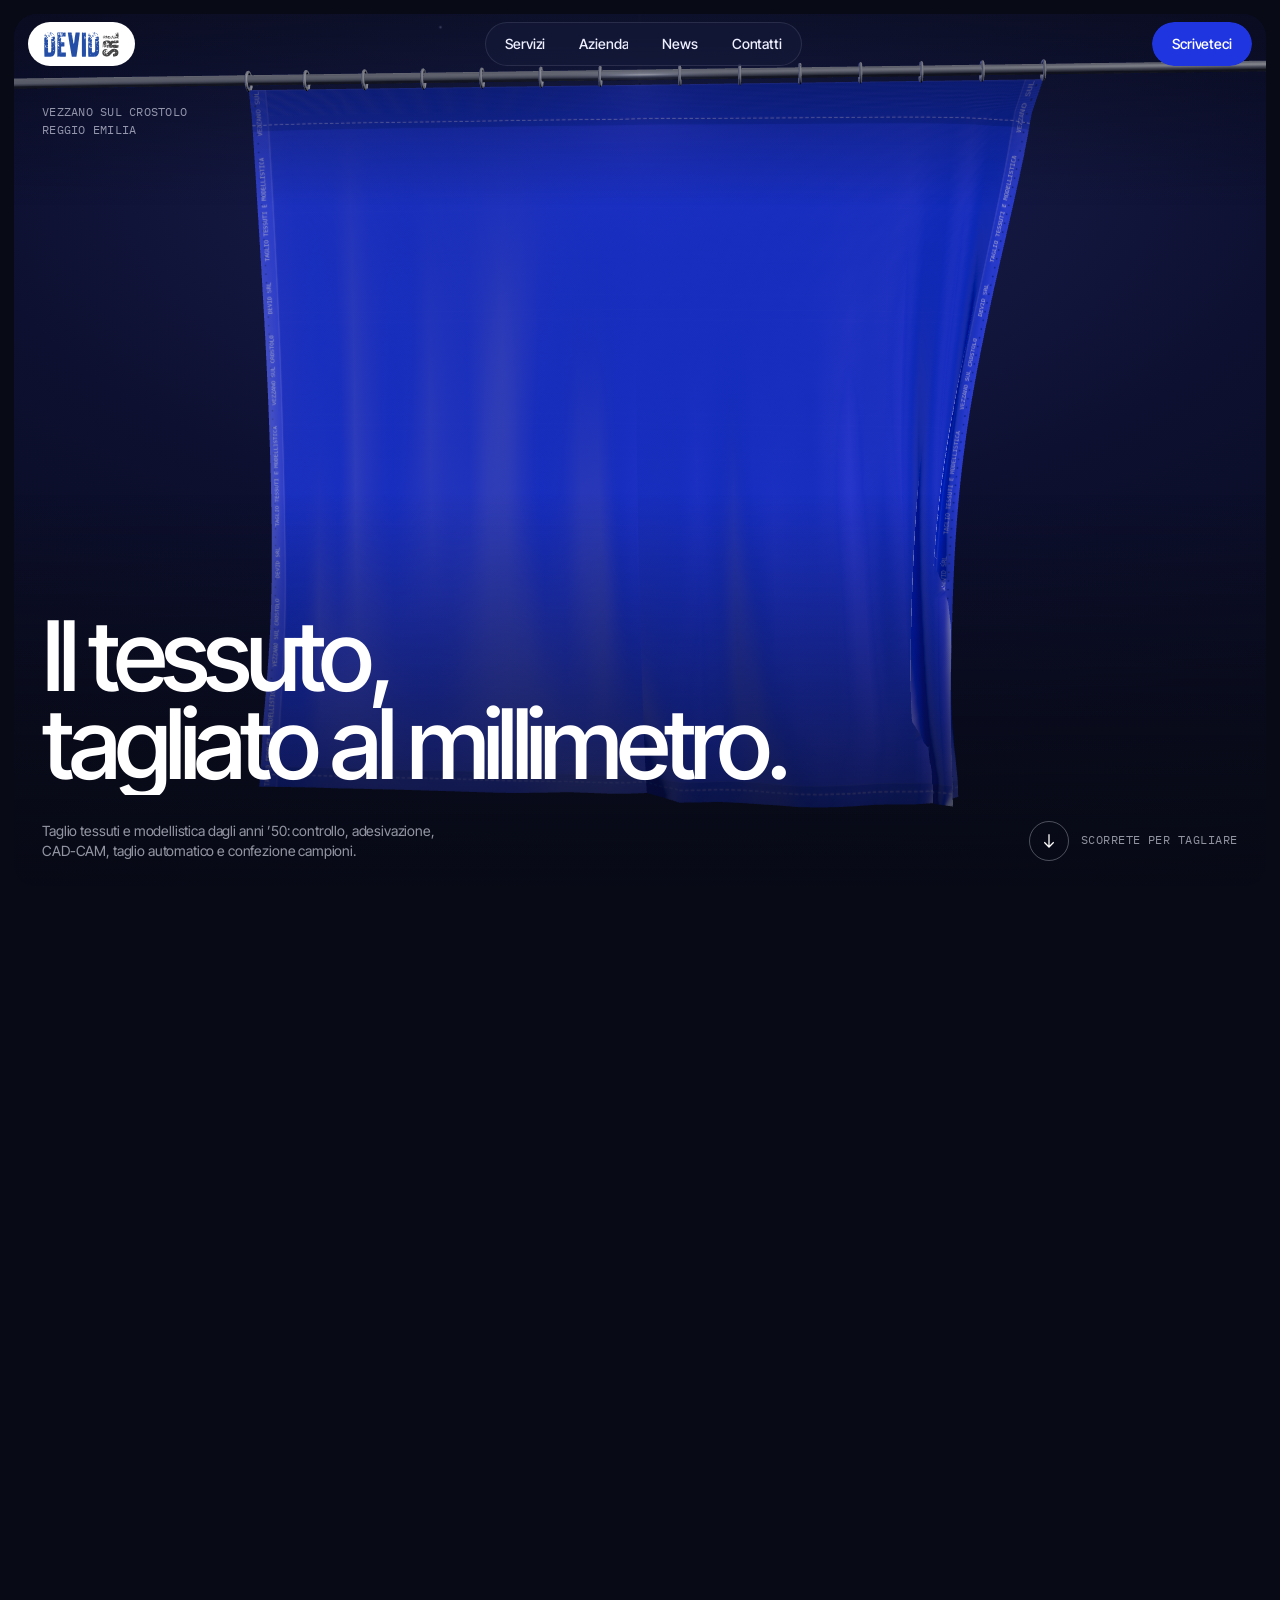
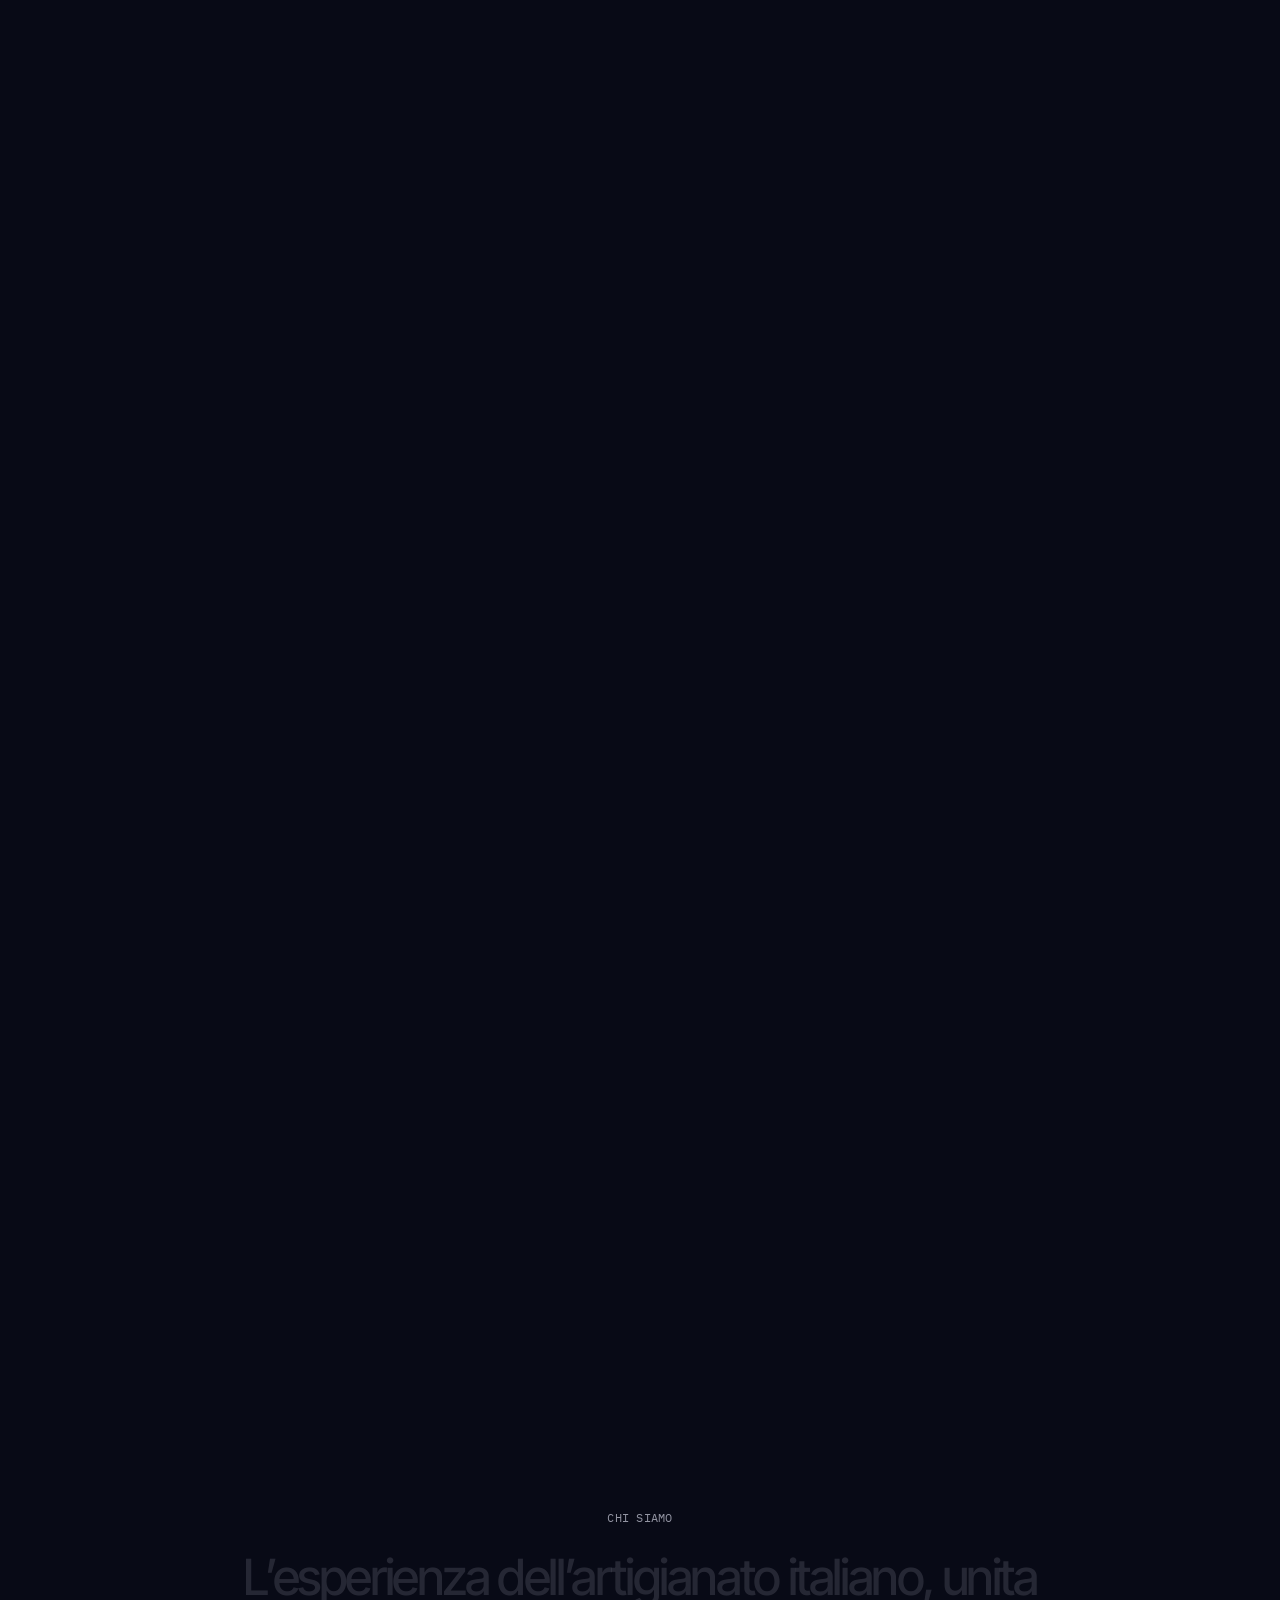
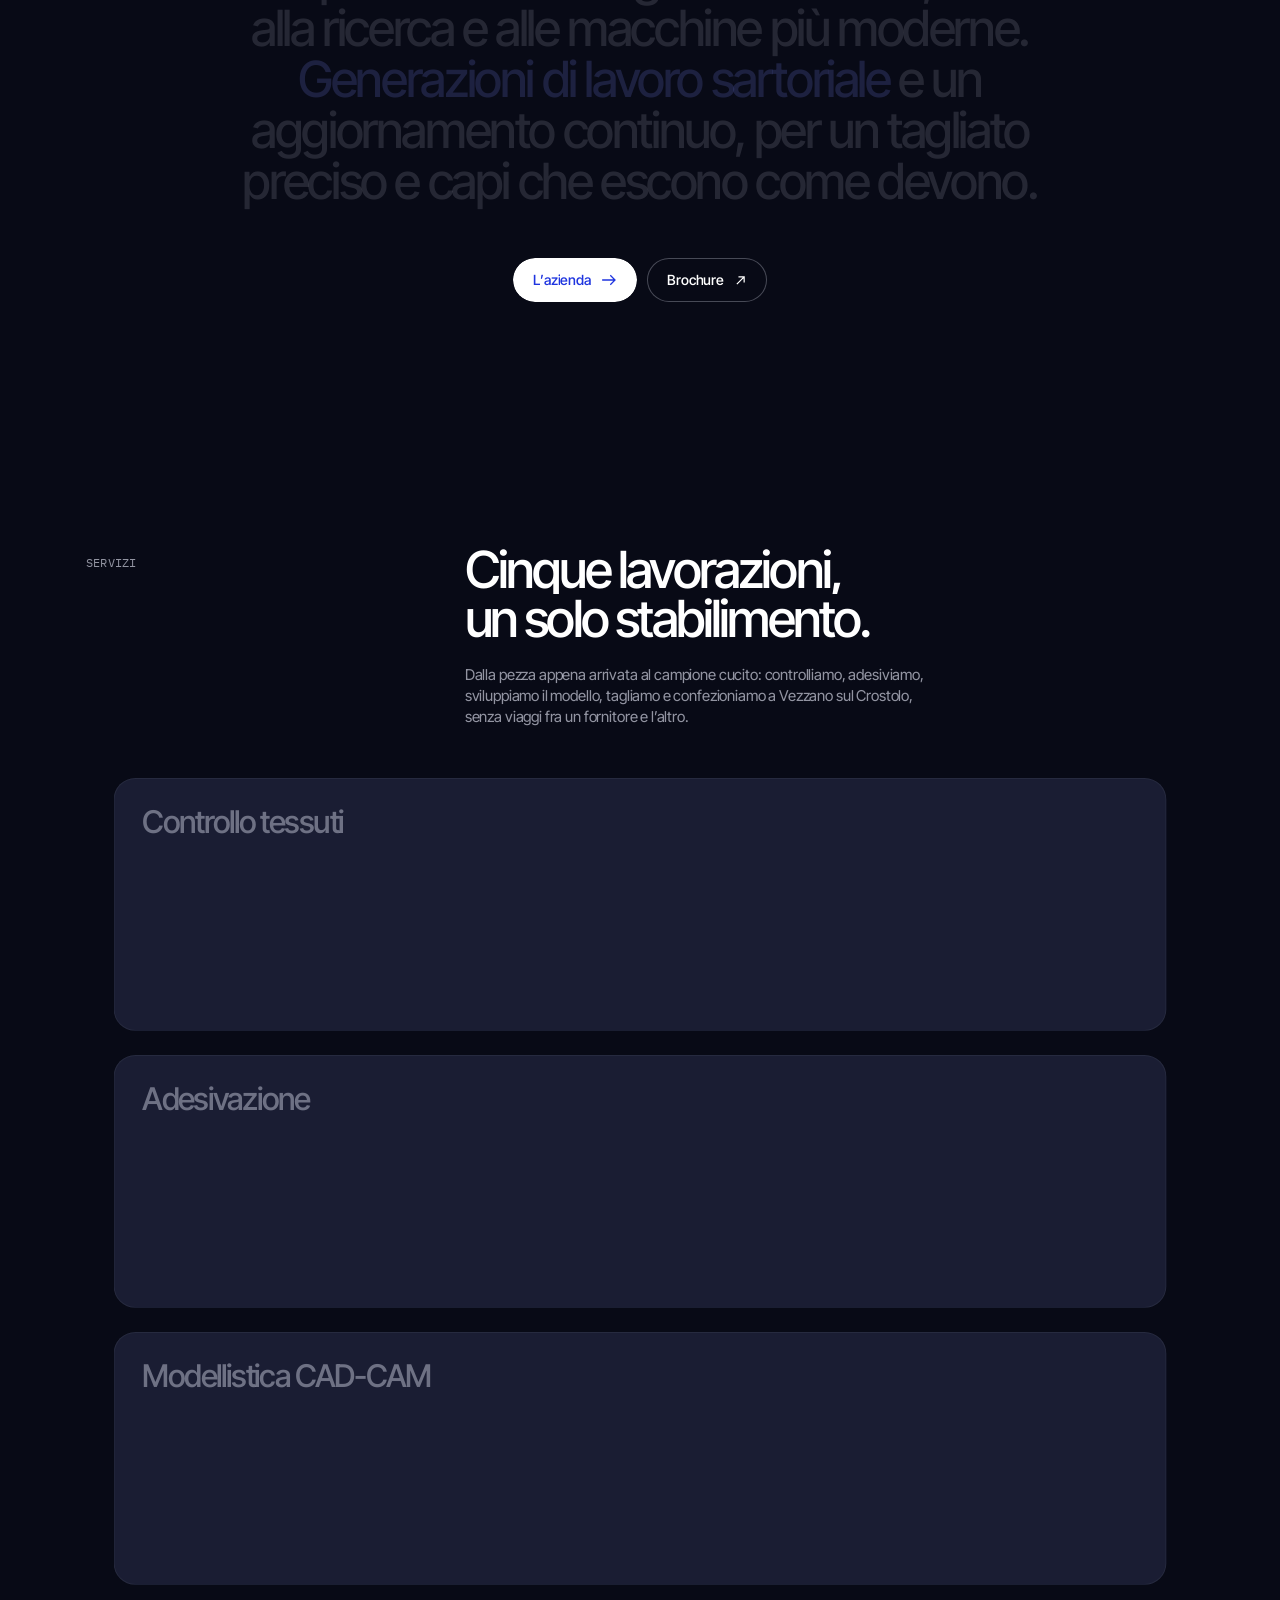
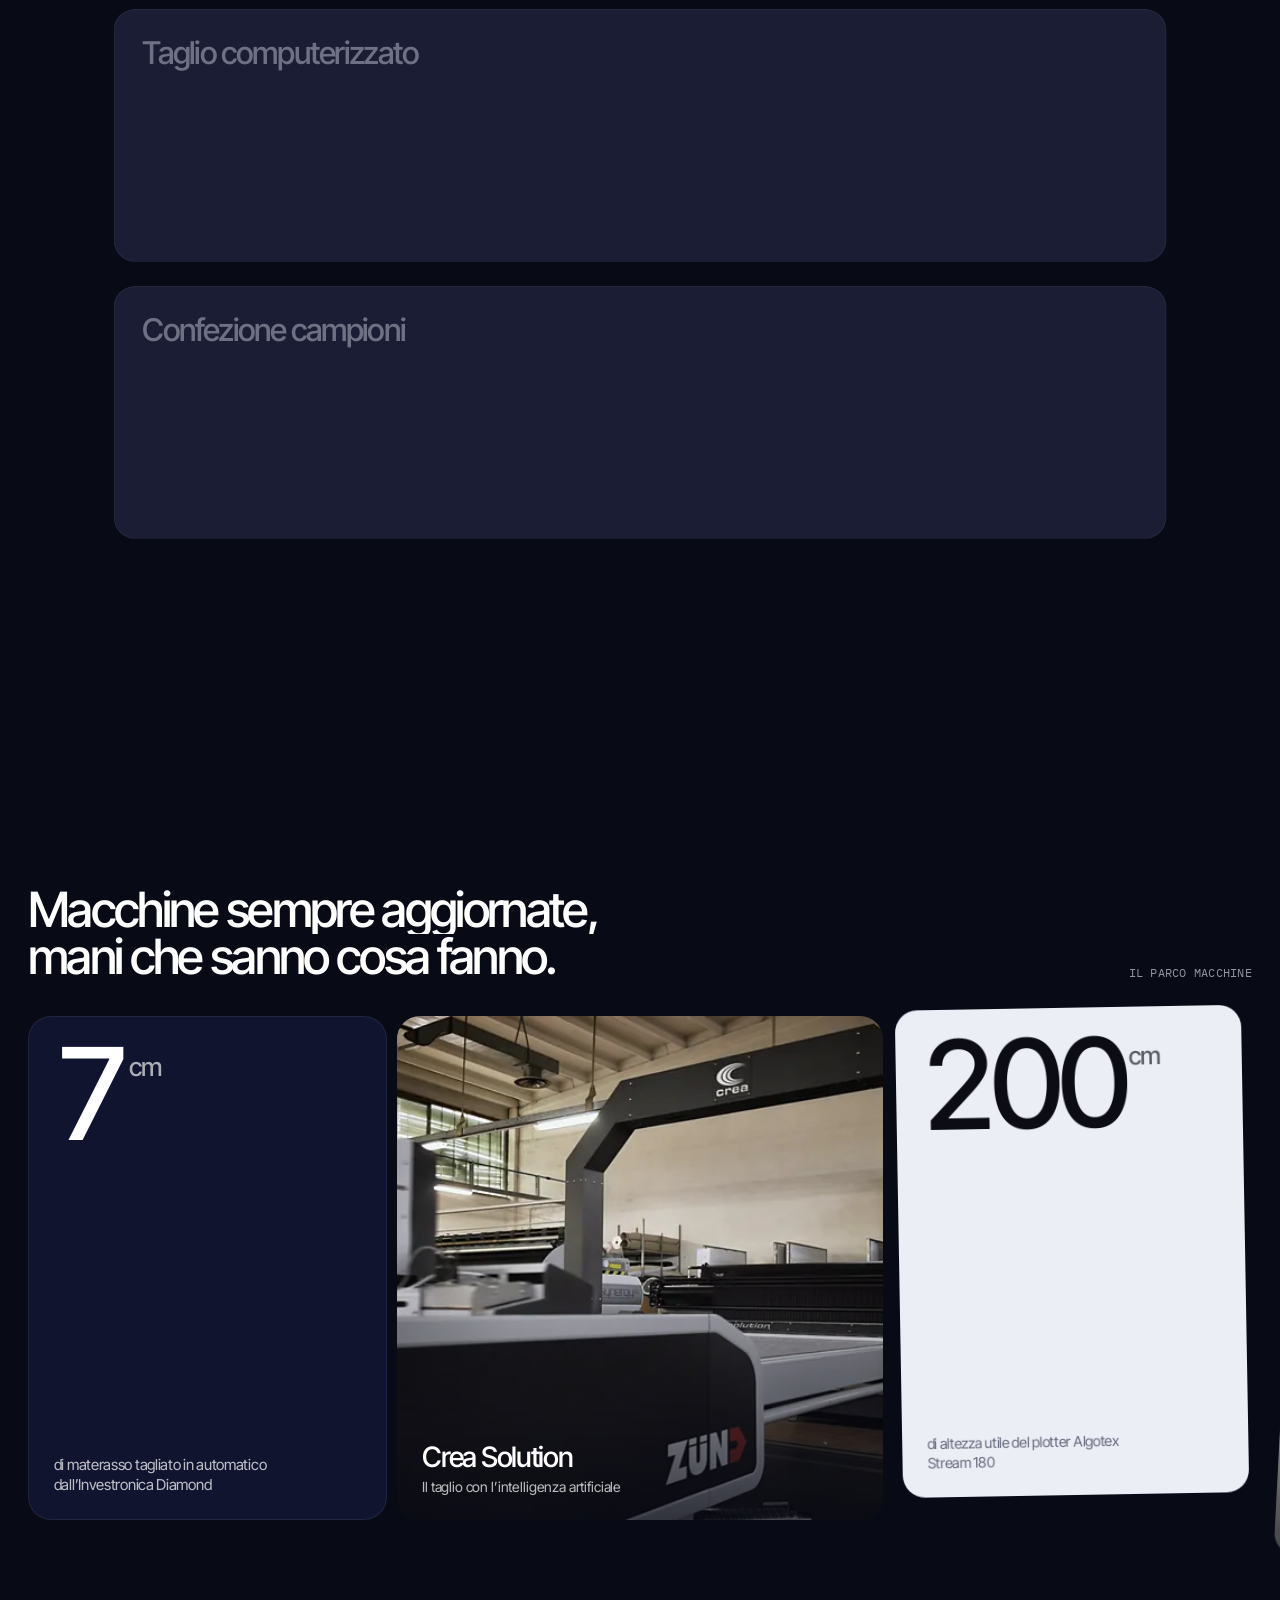
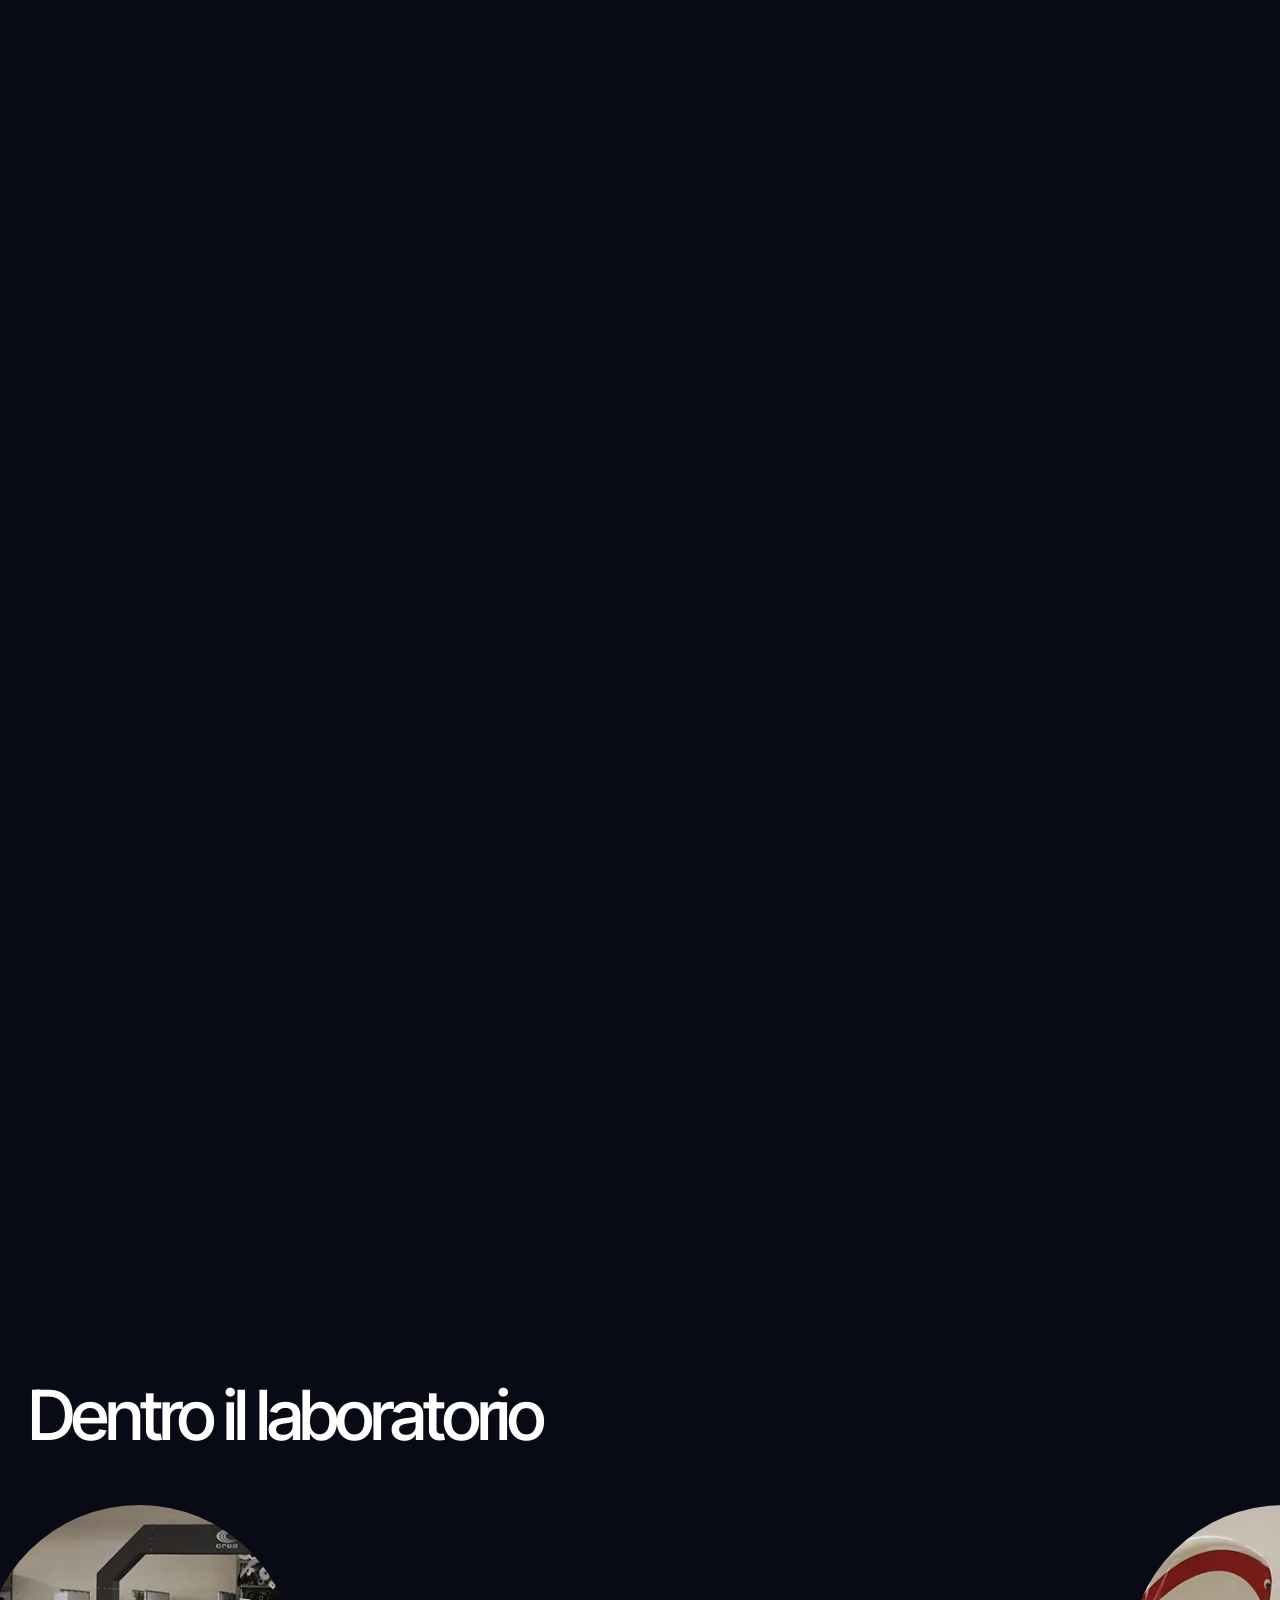
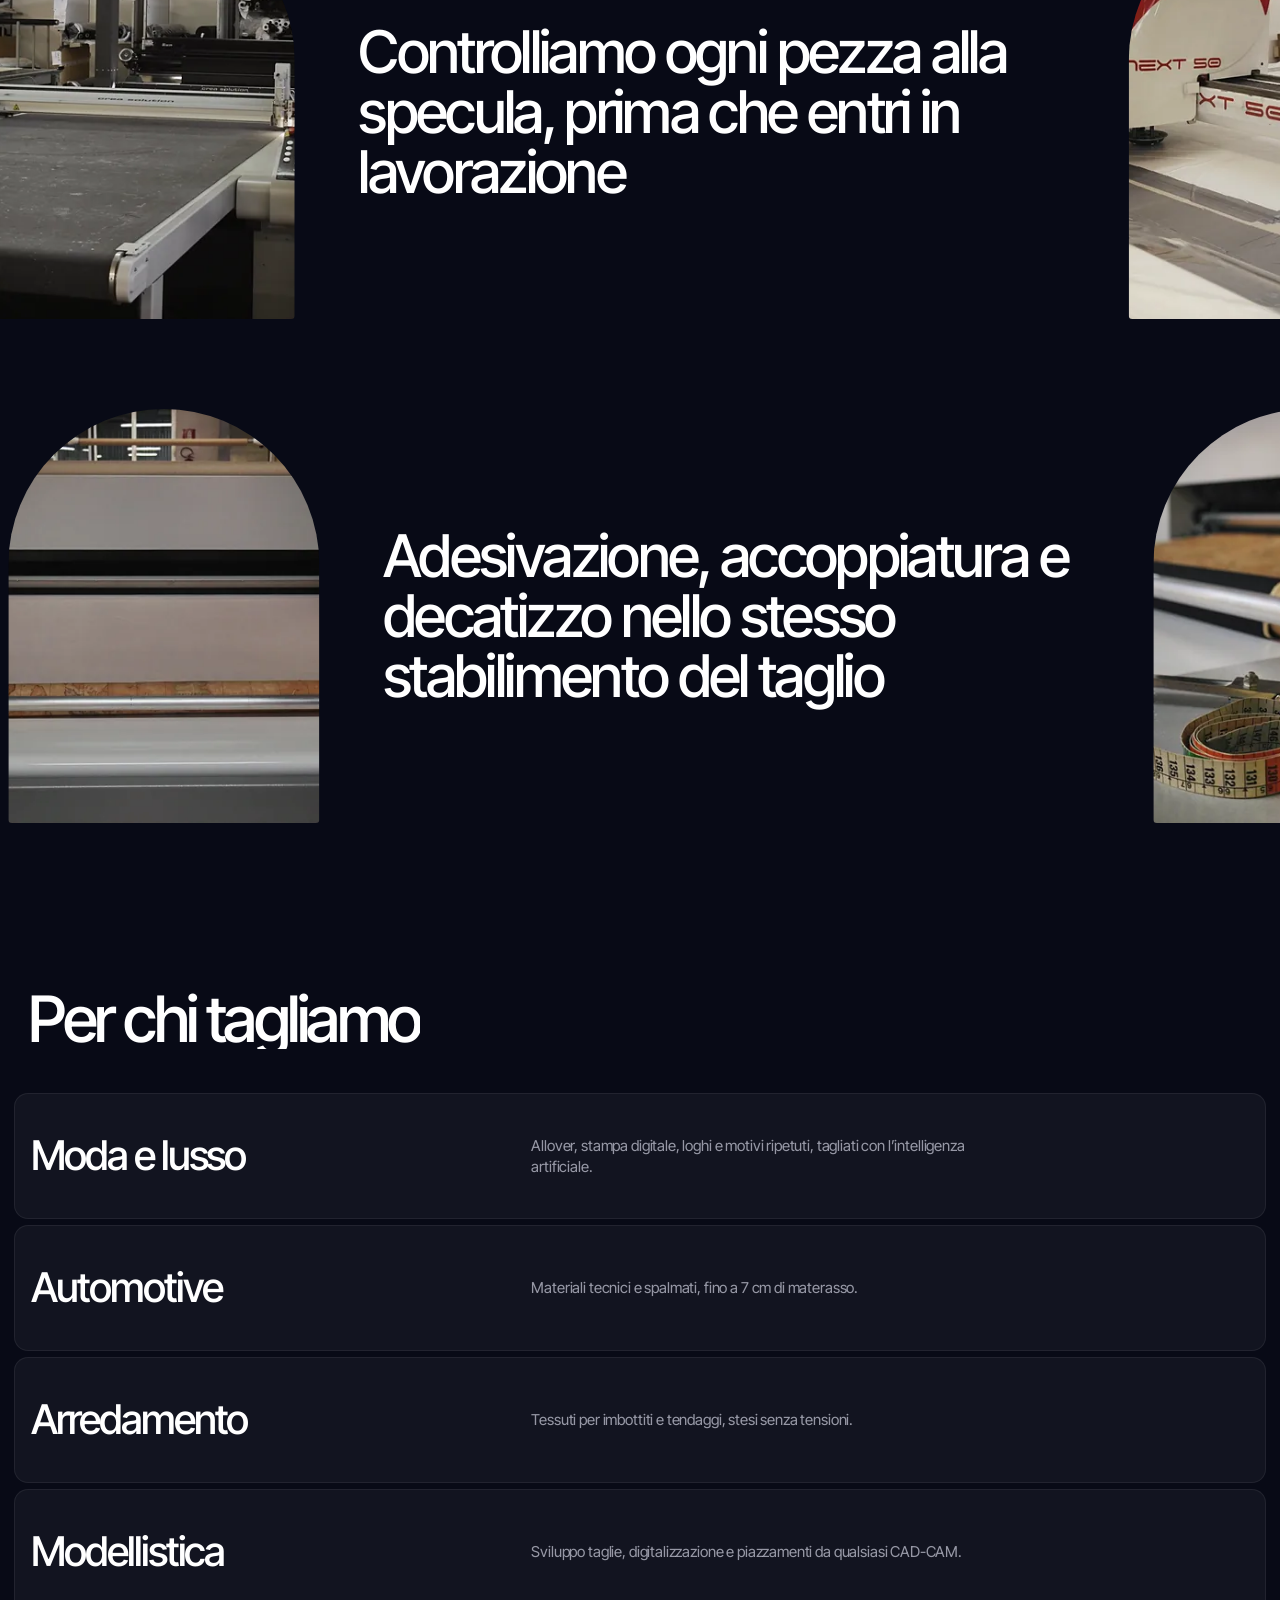
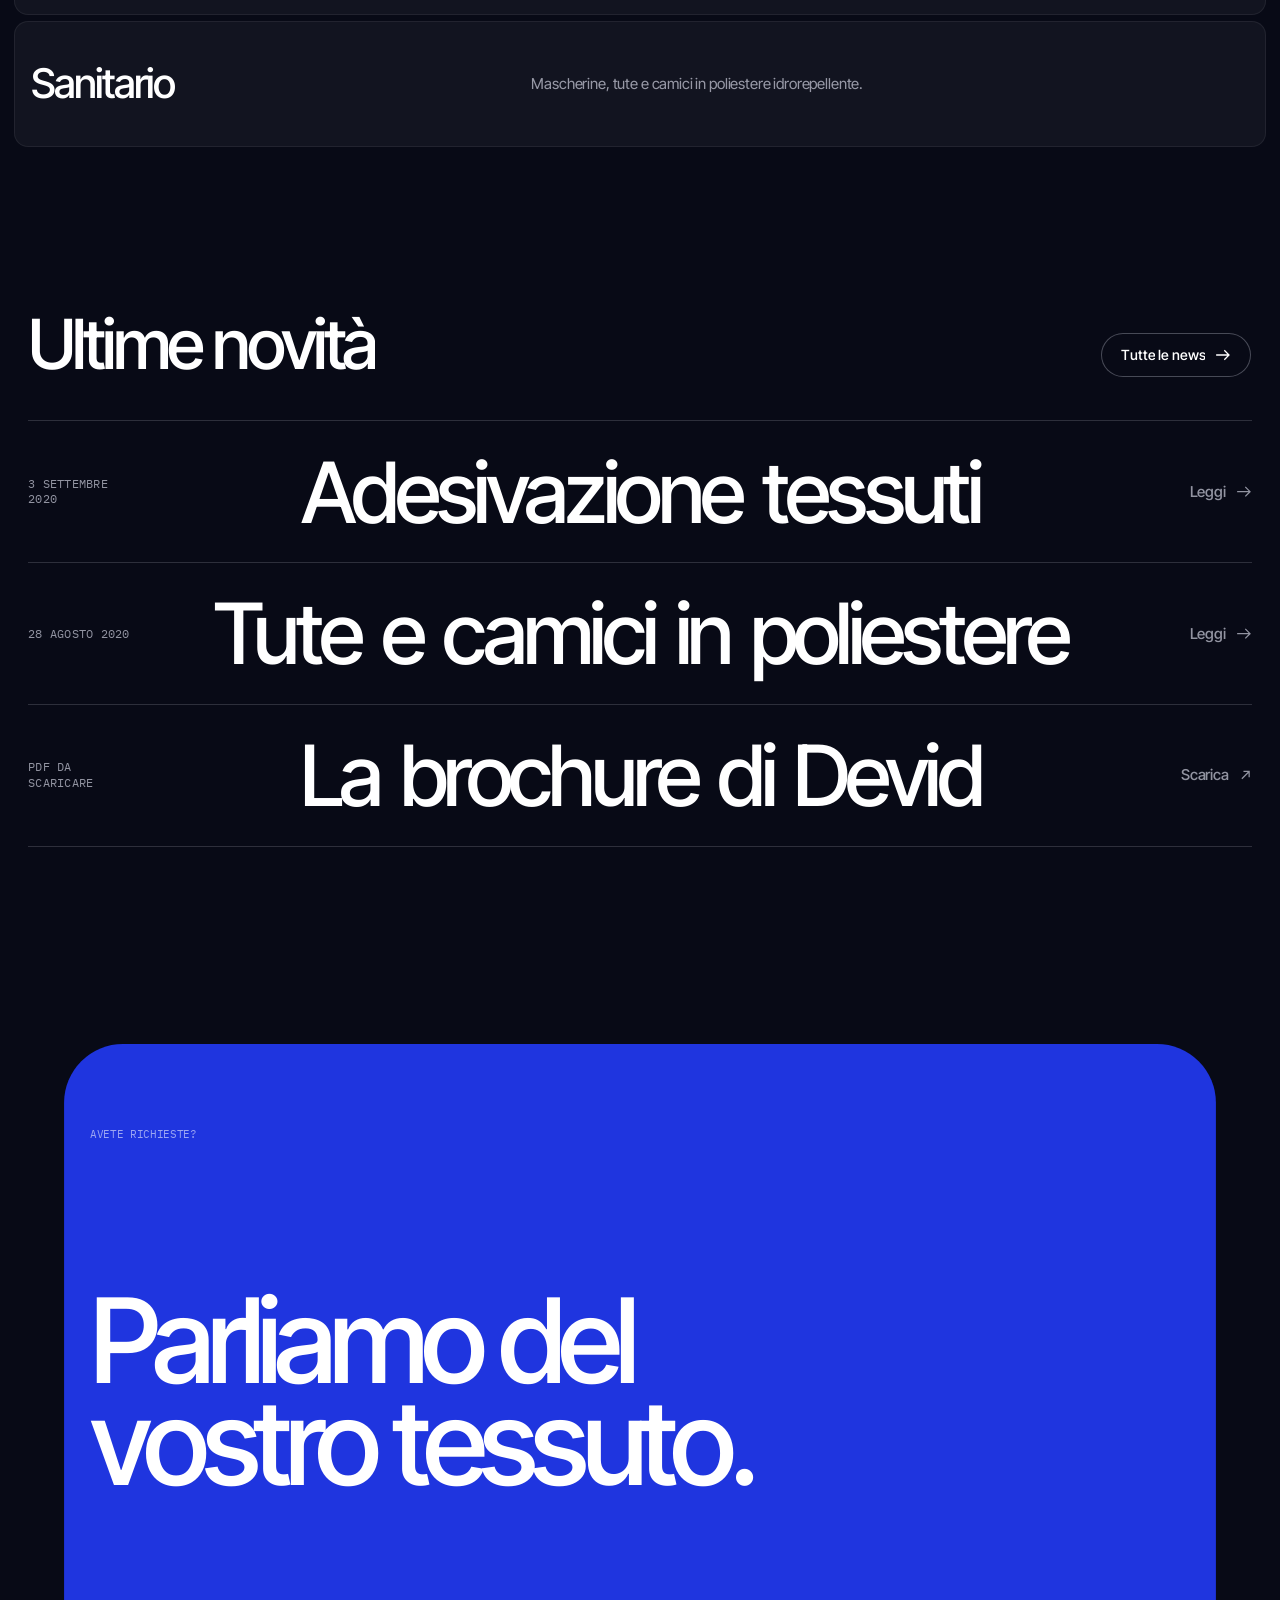
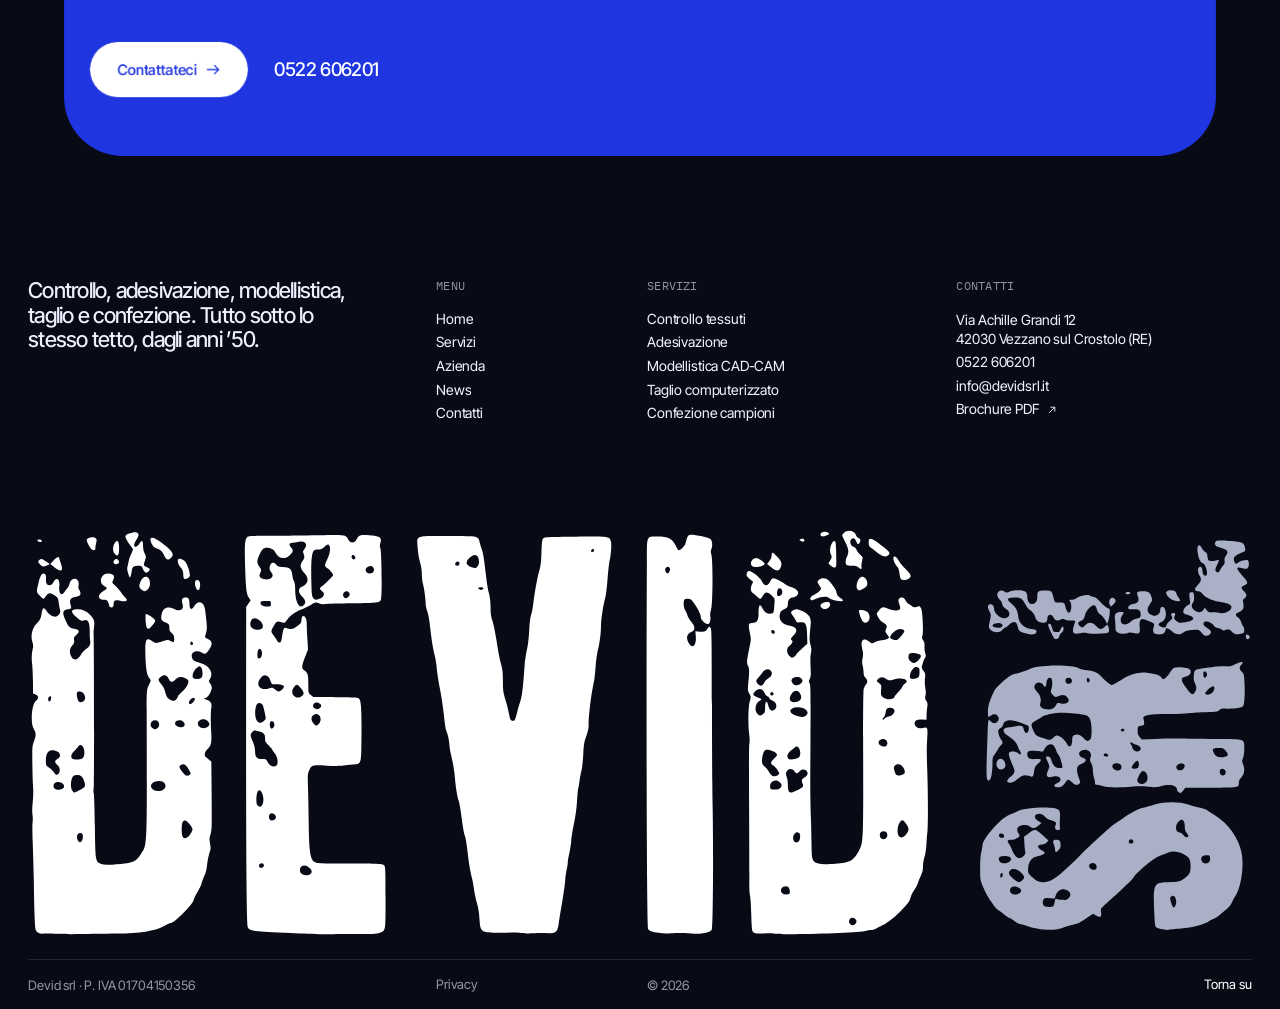
==== index.html @ 7fa1f75e "Pagine interne sul blu notte con le animazioni della home Servizi con le carte che si accendono; ogn" ====
<!doctype html>
<html lang="it">
<head>
<meta charset="utf-8">
<meta name="viewport" content="width=device-width, initial-scale=1, viewport-fit=cover">
<title>Devid srl, taglio tessuti e modellistica a Reggio Emilia</title>
<meta name="description" content="Controllo tessuti, adesivazione, modellistica CAD-CAM, taglio computerizzato e confezione campioni a Vezzano sul Crostolo, Reggio Emilia. Dagli anni Cinquanta.">
<link rel="canonical" href="https://www.devidsrl.it/">
<meta property="og:type" content="website">
<meta property="og:locale" content="it_IT">
<meta property="og:title" content="Devid srl, taglio tessuti e modellistica a Reggio Emilia">
<meta property="og:description" content="Controllo tessuti, adesivazione, modellistica CAD-CAM, taglio computerizzato e confezione campioni a Vezzano sul Crostolo, Reggio Emilia. Dagli anni Cinquanta.">
<meta property="og:url" content="https://www.devidsrl.it/">
<meta property="og:image" content="https://www.devidsrl.it/assets/img/condivisione.jpg">
<meta name="twitter:card" content="summary_large_image">
<meta name="theme-color" content="#eceef5">
<link rel="icon" href="favicon.ico" sizes="32x32">
<link rel="icon" href="assets/icona-192.png" type="image/png" sizes="192x192">
<link rel="apple-touch-icon" href="apple-touch-icon.png">
<link rel="preload" href="assets/fonts/inter-tight-latin-wght-normal.woff2" as="font" type="font/woff2" crossorigin>
<link rel="stylesheet" href="assets/css/sito.css">
<script>(function(h){h.classList.add('js');try{if(sessionStorage.getItem('devid-tenda'))h.classList.add('arrivo');if(sessionStorage.getItem('devid-visto'))h.classList.add('visto-carica')}catch(e){}setTimeout(function(){if(!window.devidPronto)h.classList.remove('js','arrivo')},4000)})(document.documentElement)</script>
</head>
<body class="pagina-home tema-notte">
<div class="carica" data-carica aria-hidden="true">
  <div class="carica-barra"><i></i></div>
  <p class="carica-conta"><span data-conta-carica>0</span></p>
  <img class="carica-logo" src="assets/logo-devid-bianco.svg" alt="" width="196" height="62">
</div>
<a class="salta" href="#contenuto">Vai al contenuto</a>
<div class="tenda" aria-hidden="true"><div class="tenda-pannello"><p class="tenda-titolo"></p></div></div>
<header class="testata" data-testata>
  <a class="marchio" href="" aria-label="Devid srl, pagina iniziale" data-tenda="Devid srl"><img src="assets/logo-devid.svg" alt="Devid srl" width="98" height="33"></a>
  <nav class="menu" aria-label="Principale">
    <a class="menu-voce" href="servizi/"  data-tenda="Servizi"><span data-gira>Servizi</span></a><a class="menu-voce" href="azienda/"  data-tenda="Azienda"><span data-gira>Azienda</span></a><a class="menu-voce" href="news/"  data-tenda="News"><span data-gira>News</span></a><a class="menu-voce" href="contatti/"  data-tenda="Contatti"><span data-gira>Contatti</span></a>
  </nav>
  <div class="testata-destra">
    <a class="bottone bottone-blu" href="contatti/" data-tenda="Contatti" data-magnete><span class="bottone-fondo"></span><span class="bottone-testo"><span data-gira>Scriveteci</span></span></a>
    <button class="bottone bottone-chiaro apri-menu" type="button" aria-expanded="false" aria-controls="menu-telefono" aria-label="Apri il menu"><span class="bottone-fondo"></span><span class="bottone-testo"><span class="hamburger"><i></i><i></i></span></span></button>
  </div>
</header>
<div class="menu-telefono" id="menu-telefono" hidden>
  <div class="menu-telefono-carta">
    <nav aria-label="Menu">
      <a href="" data-tenda="Devid srl"><span>Home</span></a>
      <a href="servizi/" data-tenda="Servizi"><span>Servizi</span></a><a href="azienda/" data-tenda="Azienda"><span>Azienda</span></a><a href="news/" data-tenda="News"><span>News</span></a><a href="contatti/" data-tenda="Contatti"><span>Contatti</span></a>
    </nav>
    <div class="menu-telefono-piede">
      <a href="tel:+390522606201">0522 606201</a>
      <a href="mailto:info@devidsrl.it">info@devidsrl.it</a>
    </div>
  </div>
</div>
<main id="contenuto">
  <section class="eroe" data-eroe>
    <div class="eroe-palco">
      <div class="eroe-carta" data-eroe-carta>
        <div class="eroe-dietro" aria-hidden="true">
          <p class="etichetta etichetta-chiara">Taglio con l’intelligenza artificiale</p>
          <p class="eroe-dietro-titolo">Il taglio del futuro<br>è già presente.</p>
        </div>
        <canvas class="eroe-tela" data-tela aria-hidden="true"></canvas>
        <div class="eroe-velo" aria-hidden="true"></div>
        <div class="eroe-sopra">
          <p class="etichetta etichetta-chiara eroe-luogo"><span>Vezzano sul Crostolo</span><span>Reggio Emilia</span></p>
          <h1 class="eroe-titolo"><span class="riga"><span class="riga-dentro">Il tessuto,</span></span><span class="riga"><span class="riga-dentro">tagliato al millimetro.</span></span></h1>
          <div class="eroe-basso">
            <p class="eroe-testo">Taglio tessuti e modellistica dagli anni ’50: controllo, adesivazione, CAD-CAM, taglio automatico e confezione campioni.</p>
            <p class="eroe-scorri"><span class="eroe-scorri-cerchio"><svg class="g g-giu" viewBox="0 0 14 18" aria-hidden="true"><path d="M7 1v15M1.5 10.5 7 16l5.5-5.5" fill="none" stroke="currentColor" stroke-width="1.5"/></svg></span><span>Scorrete per tagliare</span></p>
          </div>
        </div>
        <div class="eroe-laser-dato etichetta etichetta-chiara" aria-hidden="true"><span>Taglio</span><span data-cut>0%</span></div>
      </div>
    </div>
  </section>

  <section class="dichiarazione" aria-labelledby="dich-t">
    <p class="etichetta etichetta-chiara" data-sale>Chi siamo</p>
    <h2 id="dich-t" class="dichiarazione-testo" data-accende>L’esperienza dell’artigianato italiano, unita alla ricerca e alle macchine più moderne. <em>Generazioni di lavoro sartoriale</em> e un aggiornamento continuo, per un tagliato preciso e capi che escono come devono.</h2>
    <div class="dichiarazione-sotto">
      <a class="bottone bottone-bianco" href="azienda/" data-tenda="Azienda" data-magnete><span class="bottone-fondo"></span><span class="bottone-testo"><span data-gira>L’azienda</span><svg class="g g-dx" viewBox="0 0 18 14" aria-hidden="true"><path d="M1 7h15M10.5 1.5 16 7l-5.5 5.5" fill="none" stroke="currentColor" stroke-width="1.5"/></svg></span></a>
      <a class="bottone bottone-linea-chiara" href="assets/devid-srl-brochure.pdf" target="_blank" rel="noopener" data-magnete><span class="bottone-fondo"></span><span class="bottone-testo"><span data-gira>Brochure</span><svg class="g g-freccia" viewBox="0 0 16 16" aria-hidden="true"><path d="M3.5 12.5 12.5 3.5M5.5 3.5h7v7" fill="none" stroke="currentColor" stroke-width="1.5"/></svg></span></a>
    </div>
  </section>

    <section class="accesi" aria-labelledby="accesi-t">
    <div class="accesi-testa">
      <p class="etichetta etichetta-chiara" data-sale>Servizi</p>
      <div class="accesi-intro">
        <h2 id="accesi-t" class="accesi-titolo" data-righe>Cinque lavorazioni,<br>un solo stabilimento.</h2>
        <p class="accesi-frase" data-righe>Dalla pezza appena arrivata al campione cucito: controlliamo, adesiviamo, sviluppiamo il modello, tagliamo e confezioniamo a Vezzano sul Crostolo, senza viaggi fra un fornitore e l’altro.</p>
      </div>
    </div>
    <div class="accesi-elenco">
      <a class="acceso" href="servizi/controllo-tessuti/" data-tenda="Controllo tessuti" data-acceso>
        <canvas class="acceso-arte" data-arte="controllo" aria-hidden="true"></canvas>
        <span class="acceso-luce" aria-hidden="true"></span>
        <span class="acceso-testo">
          <h3 class="acceso-nome">Controllo tessuti</h3>
          <span class="acceso-breve">Ogni pezza verificata alla specula, misurata senza tensione e segnalata fallo per fallo.</span>
          <span class="acceso-scopri"><span class="acceso-scopri-cerchio"><svg class="g g-dx" viewBox="0 0 18 14" aria-hidden="true"><path d="M1 7h15M10.5 1.5 16 7l-5.5 5.5" fill="none" stroke="currentColor" stroke-width="1.5"/></svg></span><span data-gira>Scopri</span></span>
        </span>
        <span class="acceso-tag"><i>Specula</i><i>Spettrofotometro</i><i>Prova vapore</i></span>
      </a><a class="acceso" href="servizi/adesivazione-tessuto/" data-tenda="Adesivazione" data-acceso>
        <canvas class="acceso-arte" data-arte="adesivazione" aria-hidden="true"></canvas>
        <span class="acceso-luce" aria-hidden="true"></span>
        <span class="acceso-testo">
          <h3 class="acceso-nome">Adesivazione</h3>
          <span class="acceso-breve">Adesivazione, accoppiatura e decatizzo con la strumentazione nuova del reparto.</span>
          <span class="acceso-scopri"><span class="acceso-scopri-cerchio"><svg class="g g-dx" viewBox="0 0 18 14" aria-hidden="true"><path d="M1 7h15M10.5 1.5 16 7l-5.5 5.5" fill="none" stroke="currentColor" stroke-width="1.5"/></svg></span><span data-gira>Scopri</span></span>
        </span>
        <span class="acceso-tag"><i>Adesivazione</i><i>Accoppiatura</i><i>Decatizzo</i></span>
      </a><a class="acceso" href="servizi/modellistica-cad-cam/" data-tenda="Modellistica CAD-CAM" data-acceso>
        <canvas class="acceso-arte" data-arte="modellistica" aria-hidden="true"></canvas>
        <span class="acceso-luce" aria-hidden="true"></span>
        <span class="acceso-testo">
          <h3 class="acceso-nome">Modellistica CAD-CAM</h3>
          <span class="acceso-breve">Sviluppo taglie, digitalizzazione dei cartamodelli e piazzamento automatico.</span>
          <span class="acceso-scopri"><span class="acceso-scopri-cerchio"><svg class="g g-dx" viewBox="0 0 18 14" aria-hidden="true"><path d="M1 7h15M10.5 1.5 16 7l-5.5 5.5" fill="none" stroke="currentColor" stroke-width="1.5"/></svg></span><span data-gira>Scopri</span></span>
        </span>
        <span class="acceso-tag"><i>Sviluppo taglie</i><i>Intelli-di</i><i>Piazzamento</i></span>
      </a><a class="acceso" href="servizi/taglio-tessuti/" data-tenda="Taglio computerizzato" data-acceso>
        <canvas class="acceso-arte" data-arte="taglio" aria-hidden="true"></canvas>
        <span class="acceso-luce" aria-hidden="true"></span>
        <span class="acceso-testo">
          <h3 class="acceso-nome">Taglio computerizzato</h3>
          <span class="acceso-breve">Dai tessuti leggeri agli spalmati, fino a 7 cm di materasso, anche con l’intelligenza artificiale.</span>
          <span class="acceso-scopri"><span class="acceso-scopri-cerchio"><svg class="g g-dx" viewBox="0 0 18 14" aria-hidden="true"><path d="M1 7h15M10.5 1.5 16 7l-5.5 5.5" fill="none" stroke="currentColor" stroke-width="1.5"/></svg></span><span data-gira>Scopri</span></span>
        </span>
        <span class="acceso-tag"><i>Intelligenza artificiale</i><i>Fino a 7 cm</i><i>Conveyor</i></span>
      </a><a class="acceso" href="servizi/confezione-campioni/" data-tenda="Confezione campioni" data-acceso>
        <canvas class="acceso-arte" data-arte="confezione" aria-hidden="true"></canvas>
        <span class="acceso-luce" aria-hidden="true"></span>
        <span class="acceso-testo">
          <h3 class="acceso-nome">Confezione campioni</h3>
          <span class="acceso-breve">Capi campionario e di produzione, cuciti da operatrici con esperienza decennale.</span>
          <span class="acceso-scopri"><span class="acceso-scopri-cerchio"><svg class="g g-dx" viewBox="0 0 18 14" aria-hidden="true"><path d="M1 7h15M10.5 1.5 16 7l-5.5 5.5" fill="none" stroke="currentColor" stroke-width="1.5"/></svg></span><span data-gira>Scopri</span></span>
        </span>
        <span class="acceso-tag"><i>Campionario</i><i>Produzione</i><i>In casa</i></span>
      </a>
    </div>
  </section>

    <section class="sguardo" data-sguardo aria-labelledby="sguardo-t">
    <div class="sguardo-palco">
      <div class="sguardo-testa">
        <p class="etichetta etichetta-chiara">Il parco macchine</p>
        <h2 id="sguardo-t" class="sguardo-titolo" data-righe>Macchine sempre aggiornate,<br>mani che sanno cosa fanno.</h2>
      </div>
      <div class="sguardo-binario" data-sguardo-binario>
        <div class="sguardo-carta sguardo-dato sguardo-scuro"><p class="sguardo-cifra"><span data-conta-lato="7">7</span><small>cm</small></p><p class="sguardo-testo">di materasso tagliato in automatico dall’Investronica Diamond</p></div><figure class="sguardo-carta sguardo-foto"><div class="sguardo-foto-dentro"><img src="assets/img/zund-portale-800.webp" srcset="assets/img/zund-portale-800.webp 800w, assets/img/zund-portale-1400.webp 1400w, assets/img/zund-portale-2400.webp 2400w" sizes="(max-width: 760px) 80vw, 34vw" alt="Il taglio con l’intelligenza artificiale" loading="lazy" decoding="async"></div><figcaption><span class="sguardo-nome">Crea Solution</span><span class="sguardo-sotto">Il taglio con l’intelligenza artificiale</span></figcaption></figure><div class="sguardo-carta sguardo-dato sguardo-chiaro"><p class="sguardo-cifra"><span data-conta-lato="200">200</span><small>cm</small></p><p class="sguardo-testo">di altezza utile del plotter Algotex Stream 180</p></div><figure class="sguardo-carta sguardo-foto"><div class="sguardo-foto-dentro"><img src="assets/img/taglio-testa-800.webp" srcset="assets/img/taglio-testa-800.webp 800w, assets/img/taglio-testa-1400.webp 1400w" sizes="(max-width: 760px) 80vw, 34vw" alt="Taglio automatico fino a 5 cm" loading="lazy" decoding="async"></div><figcaption><span class="sguardo-nome">Morgan Next 2</span><span class="sguardo-sotto">Taglio automatico fino a 5 cm</span></figcaption></figure><div class="sguardo-carta sguardo-dato sguardo-blu"><p class="sguardo-cifra"><span data-conta-lato="1">1</span><small>m</small></p><p class="sguardo-testo">di diametro dei rotoli al banco di controllo</p></div><figure class="sguardo-carta sguardo-foto"><div class="sguardo-foto-dentro"><img src="assets/img/stesura-800.webp" srcset="assets/img/stesura-800.webp 800w, assets/img/stesura-1400.webp 1400w" sizes="(max-width: 760px) 80vw, 34vw" alt="Stenditori elettronici con conveyor" loading="lazy" decoding="async"></div><figcaption><span class="sguardo-nome">Oteman e Bkr</span><span class="sguardo-sotto">Stenditori elettronici con conveyor</span></figcaption></figure><div class="sguardo-carta sguardo-dato sguardo-scuro"><p class="sguardo-cifra"><span data-conta-lato="20">20</span><small>s</small></p><p class="sguardo-testo">al massimo di prova vapore, col metodo Hoffman</p></div><figure class="sguardo-carta sguardo-foto"><div class="sguardo-foto-dentro"><img src="assets/img/sagome-800.webp" srcset="assets/img/sagome-800.webp 800w, assets/img/sagome-1400.webp 1400w" sizes="(max-width: 760px) 80vw, 34vw" alt="Cartamodelli digitalizzati da una fotografia" loading="lazy" decoding="async"></div><figcaption><span class="sguardo-nome">Intelli-di</span><span class="sguardo-sotto">Cartamodelli digitalizzati da una fotografia</span></figcaption></figure>
        <a class="sguardo-carta sguardo-fine" href="servizi/taglio-tessuti/" data-tenda="Taglio computerizzato"><span>Tutte le macchine del taglio</span><span class="sguardo-fine-cerchio"><svg class="g g-dx" viewBox="0 0 18 14" aria-hidden="true"><path d="M1 7h15M10.5 1.5 16 7l-5.5 5.5" fill="none" stroke="currentColor" stroke-width="1.5"/></svg></span></a>
      </div>
    </div>
  </section>

  <section class="caroselli" aria-labelledby="caroselli-t">
    <div class="caroselli-testa">
      <h2 id="caroselli-t" class="caroselli-titolo" data-righe>Dentro il laboratorio</h2>
    </div>
    <div class="carosello" data-carosello="-1">
      <div class="carosello-binario" data-carosello-binario>
        <div class="carosello-giro"><figure class="carosello-foto"><img src="assets/img/zund-operatrice-800.webp" srcset="assets/img/zund-operatrice-800.webp 800w, assets/img/zund-operatrice-1400.webp 1400w, assets/img/zund-operatrice-2400.webp 2400w" sizes="(max-width: 760px) 60vw, 30vw" alt="Il taglio guidato dallo schermo" loading="lazy" decoding="async"></figure><p class="carosello-frase">Controlliamo ogni pezza alla specula, prima che entri in lavorazione</p><figure class="carosello-foto"><img src="assets/img/taglio-testa-800.webp" srcset="assets/img/taglio-testa-800.webp 800w, assets/img/taglio-testa-1400.webp 1400w" sizes="(max-width: 760px) 60vw, 30vw" alt="La testa di taglio" loading="lazy" decoding="async"></figure><p class="carosello-frase">Tagliamo fino a 7 cm di materasso, anche con l’intelligenza artificiale</p><figure class="carosello-foto"><img src="assets/img/sagome-800.webp" srcset="assets/img/sagome-800.webp 800w, assets/img/sagome-1400.webp 1400w" sizes="(max-width: 760px) 60vw, 30vw" alt="Le sagome di un piazzamento" loading="lazy" decoding="async"></figure><p class="carosello-frase">Sviluppiamo le taglie al CAD-CAM e piazziamo i pezzi per consumare meno tessuto</p><figure class="carosello-foto"><img src="assets/img/zund-portale-800.webp" srcset="assets/img/zund-portale-800.webp 800w, assets/img/zund-portale-1400.webp 1400w, assets/img/zund-portale-2400.webp 2400w" sizes="(max-width: 760px) 60vw, 30vw" alt="Il portale di scansione" loading="lazy" decoding="async"></figure><p class="carosello-frase">Piazzamenti automatici da file DXF di qualsiasi sistema CAD-CAM</p></div><div class="carosello-giro" aria-hidden="true"><figure class="carosello-foto"><img src="assets/img/zund-operatrice-800.webp" srcset="assets/img/zund-operatrice-800.webp 800w, assets/img/zund-operatrice-1400.webp 1400w, assets/img/zund-operatrice-2400.webp 2400w" sizes="(max-width: 760px) 60vw, 30vw" alt="" loading="lazy" decoding="async"></figure><p class="carosello-frase">Controlliamo ogni pezza alla specula, prima che entri in lavorazione</p><figure class="carosello-foto"><img src="assets/img/taglio-testa-800.webp" srcset="assets/img/taglio-testa-800.webp 800w, assets/img/taglio-testa-1400.webp 1400w" sizes="(max-width: 760px) 60vw, 30vw" alt="" loading="lazy" decoding="async"></figure><p class="carosello-frase">Tagliamo fino a 7 cm di materasso, anche con l’intelligenza artificiale</p><figure class="carosello-foto"><img src="assets/img/sagome-800.webp" srcset="assets/img/sagome-800.webp 800w, assets/img/sagome-1400.webp 1400w" sizes="(max-width: 760px) 60vw, 30vw" alt="" loading="lazy" decoding="async"></figure><p class="carosello-frase">Sviluppiamo le taglie al CAD-CAM e piazziamo i pezzi per consumare meno tessuto</p><figure class="carosello-foto"><img src="assets/img/zund-portale-800.webp" srcset="assets/img/zund-portale-800.webp 800w, assets/img/zund-portale-1400.webp 1400w, assets/img/zund-portale-2400.webp 2400w" sizes="(max-width: 760px) 60vw, 30vw" alt="" loading="lazy" decoding="async"></figure><p class="carosello-frase">Piazzamenti automatici da file DXF di qualsiasi sistema CAD-CAM</p></div>
      </div>
    </div><div class="carosello" data-carosello="1">
      <div class="carosello-binario" data-carosello-binario>
        <div class="carosello-giro"><figure class="carosello-foto"><img src="assets/img/adesivazione-800.webp" srcset="assets/img/adesivazione-800.webp 800w, assets/img/adesivazione-1400.webp 1400w" sizes="(max-width: 760px) 60vw, 30vw" alt="La macchina per l’adesivazione" loading="lazy" decoding="async"></figure><p class="carosello-frase">Adesivazione, accoppiatura e decatizzo nello stesso stabilimento del taglio</p><figure class="carosello-foto"><img src="assets/img/metro-800.webp" srcset="assets/img/metro-800.webp 800w, assets/img/metro-1400.webp 1400w" sizes="(max-width: 760px) 60vw, 30vw" alt="Metro e forbici sulla macchina" loading="lazy" decoding="async"></figure><p class="carosello-frase">Campioni e produzione cuciti da operatrici con esperienza decennale</p><figure class="carosello-foto"><img src="assets/img/cartamodello-800.webp" srcset="assets/img/cartamodello-800.webp 800w, assets/img/cartamodello-1400.webp 1400w" sizes="(max-width: 760px) 60vw, 30vw" alt="I cartamodelli sul tavolo" loading="lazy" decoding="async"></figure><p class="carosello-frase">Generazioni di lavoro sartoriale, dagli anni ’50 a Vezzano sul Crostolo</p><figure class="carosello-foto"><img src="assets/img/stesura-800.webp" srcset="assets/img/stesura-800.webp 800w, assets/img/stesura-1400.webp 1400w" sizes="(max-width: 760px) 60vw, 30vw" alt="La pezza stesa sul tavolo" loading="lazy" decoding="async"></figure><p class="carosello-frase">Stenditori elettronici senza tensioni, perché il tessuto non cali dopo il taglio</p></div><div class="carosello-giro" aria-hidden="true"><figure class="carosello-foto"><img src="assets/img/adesivazione-800.webp" srcset="assets/img/adesivazione-800.webp 800w, assets/img/adesivazione-1400.webp 1400w" sizes="(max-width: 760px) 60vw, 30vw" alt="" loading="lazy" decoding="async"></figure><p class="carosello-frase">Adesivazione, accoppiatura e decatizzo nello stesso stabilimento del taglio</p><figure class="carosello-foto"><img src="assets/img/metro-800.webp" srcset="assets/img/metro-800.webp 800w, assets/img/metro-1400.webp 1400w" sizes="(max-width: 760px) 60vw, 30vw" alt="" loading="lazy" decoding="async"></figure><p class="carosello-frase">Campioni e produzione cuciti da operatrici con esperienza decennale</p><figure class="carosello-foto"><img src="assets/img/cartamodello-800.webp" srcset="assets/img/cartamodello-800.webp 800w, assets/img/cartamodello-1400.webp 1400w" sizes="(max-width: 760px) 60vw, 30vw" alt="" loading="lazy" decoding="async"></figure><p class="carosello-frase">Generazioni di lavoro sartoriale, dagli anni ’50 a Vezzano sul Crostolo</p><figure class="carosello-foto"><img src="assets/img/stesura-800.webp" srcset="assets/img/stesura-800.webp 800w, assets/img/stesura-1400.webp 1400w" sizes="(max-width: 760px) 60vw, 30vw" alt="" loading="lazy" decoding="async"></figure><p class="carosello-frase">Stenditori elettronici senza tensioni, perché il tessuto non cali dopo il taglio</p></div>
      </div>
    </div>
  </section>

  <section class="settori" aria-labelledby="settori-t">
    <div class="sezione-testa">
      <h2 id="settori-t" class="sezione-titolo" data-righe>Per chi tagliamo</h2>
    </div>
    <ul class="settori-elenco">
      <li class="settore" data-settore>
        <span class="settore-fondo"></span>
        <span class="settore-nome">Moda e lusso</span>
        <span class="settore-testo">Allover, stampa digitale, loghi e motivi ripetuti, tagliati con l’intelligenza artificiale.</span>
        <span class="settore-foto"><img src="assets/img/zund-schermo-800.webp" srcset="assets/img/zund-schermo-800.webp 800w, assets/img/zund-schermo-1400.webp 1400w" sizes="160px" alt="" loading="lazy" decoding="async"></span>
      </li><li class="settore" data-settore>
        <span class="settore-fondo"></span>
        <span class="settore-nome">Automotive</span>
        <span class="settore-testo">Materiali tecnici e spalmati, fino a 7 cm di materasso.</span>
        <span class="settore-foto"><img src="assets/img/taglio-testa-800.webp" srcset="assets/img/taglio-testa-800.webp 800w, assets/img/taglio-testa-1400.webp 1400w" sizes="160px" alt="" loading="lazy" decoding="async"></span>
      </li><li class="settore" data-settore>
        <span class="settore-fondo"></span>
        <span class="settore-nome">Arredamento</span>
        <span class="settore-testo">Tessuti per imbottiti e tendaggi, stesi senza tensioni.</span>
        <span class="settore-foto"><img src="assets/img/stesura-800.webp" srcset="assets/img/stesura-800.webp 800w, assets/img/stesura-1400.webp 1400w" sizes="160px" alt="" loading="lazy" decoding="async"></span>
      </li><li class="settore" data-settore>
        <span class="settore-fondo"></span>
        <span class="settore-nome">Modellistica</span>
        <span class="settore-testo">Sviluppo taglie, digitalizzazione e piazzamenti da qualsiasi CAD-CAM.</span>
        <span class="settore-foto"><img src="assets/img/cad-800.webp" srcset="assets/img/cad-800.webp 800w" sizes="160px" alt="" loading="lazy" decoding="async"></span>
      </li><li class="settore" data-settore>
        <span class="settore-fondo"></span>
        <span class="settore-nome">Sanitario</span>
        <span class="settore-testo">Mascherine, tute e camici in poliestere idrorepellente.</span>
        <span class="settore-foto"><img src="assets/img/tuta-800.webp" srcset="assets/img/tuta-800.webp 800w" sizes="160px" alt="" loading="lazy" decoding="async"></span>
      </li>
    </ul>
  </section>

    <section class="annunci" aria-labelledby="news-t">
    <div class="annunci-testa">
      <h2 id="news-t" class="annunci-titolo" data-righe>Ultime novità</h2>
      <a class="bottone bottone-linea" href="news/" data-tenda="News" data-magnete><span class="bottone-fondo"></span><span class="bottone-testo"><span data-gira>Tutte le news</span><svg class="g g-dx" viewBox="0 0 18 14" aria-hidden="true"><path d="M1 7h15M10.5 1.5 16 7l-5.5 5.5" fill="none" stroke="currentColor" stroke-width="1.5"/></svg></span></a>
    </div>
    <ul class="annunci-elenco">
      <li class="annuncio" data-annuncio>
        <a href="news/adesivazione-tessuti/" data-tenda="Adesivazione tessuti" aria-label="Adesivazione tessuti, 3 settembre 2020">
          <span class="annuncio-data etichetta etichetta-chiara">3 settembre 2020</span>
          <span class="annuncio-nome" aria-hidden="true"><span class="annuncio-parola">Adesivazione</span><span class="annuncio-buco" data-buco aria-hidden="true"><span class="annuncio-foto"><img src="assets/img/adesivazione-800.webp" srcset="assets/img/adesivazione-800.webp 800w, assets/img/adesivazione-1400.webp 1400w" sizes="320px" alt="" loading="lazy" decoding="async"></span></span><span class="annuncio-parola">tessuti</span></span>
          <span class="annuncio-azione"><span data-gira>Leggi</span><svg class="g g-dx" viewBox="0 0 18 14" aria-hidden="true"><path d="M1 7h15M10.5 1.5 16 7l-5.5 5.5" fill="none" stroke="currentColor" stroke-width="1.5"/></svg></span>
        </a>
      </li><li class="annuncio" data-annuncio>
        <a href="news/tute-e-camici-in-poliestere/" data-tenda="Tute e camici in poliestere" aria-label="Tute e camici in poliestere, 28 agosto 2020">
          <span class="annuncio-data etichetta etichetta-chiara">28 agosto 2020</span>
          <span class="annuncio-nome" aria-hidden="true"><span class="annuncio-parola">Tute</span><span class="annuncio-buco" data-buco aria-hidden="true"><span class="annuncio-foto"><img src="assets/img/tuta-800.webp" srcset="assets/img/tuta-800.webp 800w" sizes="320px" alt="" loading="lazy" decoding="async"></span></span><span class="annuncio-parola">e</span><span class="annuncio-buco" data-buco aria-hidden="true"><span class="annuncio-foto"><img src="assets/img/tuta-800.webp" srcset="assets/img/tuta-800.webp 800w" sizes="320px" alt="" loading="lazy" decoding="async"></span></span><span class="annuncio-parola">camici</span><span class="annuncio-buco" data-buco aria-hidden="true"><span class="annuncio-foto"><img src="assets/img/tuta-800.webp" srcset="assets/img/tuta-800.webp 800w" sizes="320px" alt="" loading="lazy" decoding="async"></span></span><span class="annuncio-parola">in</span><span class="annuncio-buco" data-buco aria-hidden="true"><span class="annuncio-foto"><img src="assets/img/tuta-800.webp" srcset="assets/img/tuta-800.webp 800w" sizes="320px" alt="" loading="lazy" decoding="async"></span></span><span class="annuncio-parola">poliestere</span></span>
          <span class="annuncio-azione"><span data-gira>Leggi</span><svg class="g g-dx" viewBox="0 0 18 14" aria-hidden="true"><path d="M1 7h15M10.5 1.5 16 7l-5.5 5.5" fill="none" stroke="currentColor" stroke-width="1.5"/></svg></span>
        </a>
      </li><li class="annuncio" data-annuncio>
        <a href="assets/devid-srl-brochure.pdf" target="_blank" rel="noopener" aria-label="La brochure di Devid, PDF da scaricare">
          <span class="annuncio-data etichetta etichetta-chiara">PDF da scaricare</span>
          <span class="annuncio-nome" aria-hidden="true"><span class="annuncio-parola">La</span><span class="annuncio-buco" data-buco aria-hidden="true"><span class="annuncio-foto"><img src="assets/img/zund-schermo-800.webp" srcset="assets/img/zund-schermo-800.webp 800w, assets/img/zund-schermo-1400.webp 1400w, assets/img/zund-schermo-2400.webp 2400w" sizes="320px" alt="" loading="lazy" decoding="async"></span></span><span class="annuncio-parola">brochure</span><span class="annuncio-buco" data-buco aria-hidden="true"><span class="annuncio-foto"><img src="assets/img/zund-schermo-800.webp" srcset="assets/img/zund-schermo-800.webp 800w, assets/img/zund-schermo-1400.webp 1400w, assets/img/zund-schermo-2400.webp 2400w" sizes="320px" alt="" loading="lazy" decoding="async"></span></span><span class="annuncio-parola">di</span><span class="annuncio-buco" data-buco aria-hidden="true"><span class="annuncio-foto"><img src="assets/img/zund-schermo-800.webp" srcset="assets/img/zund-schermo-800.webp 800w, assets/img/zund-schermo-1400.webp 1400w, assets/img/zund-schermo-2400.webp 2400w" sizes="320px" alt="" loading="lazy" decoding="async"></span></span><span class="annuncio-parola">Devid</span></span>
          <span class="annuncio-azione"><span data-gira>Scarica</span><svg class="g g-freccia" viewBox="0 0 16 16" aria-hidden="true"><path d="M3.5 12.5 12.5 3.5M5.5 3.5h7v7" fill="none" stroke="currentColor" stroke-width="1.5"/></svg></span>
        </a>
      </li>
    </ul>
  </section>
</main>
<section class="chiamata" aria-labelledby="chiamata-t">
  <div class="chiamata-carta" data-carta>
    <p class="etichetta etichetta-chiara">Avete richieste?</p>
    <h2 id="chiamata-t" class="chiamata-titolo" data-righe>Parliamo del<br>vostro tessuto.</h2>
    <div class="chiamata-azioni">
      <a class="bottone bottone-bianco bottone-grande" href="contatti/" data-tenda="Contatti" data-magnete><span class="bottone-fondo"></span><span class="bottone-testo"><span data-gira>Contattateci</span><svg class="g g-dx" viewBox="0 0 18 14" aria-hidden="true"><path d="M1 7h15M10.5 1.5 16 7l-5.5 5.5" fill="none" stroke="currentColor" stroke-width="1.5"/></svg></span></a>
      <a class="chiamata-tel" href="tel:+390522606201">0522 606201</a>
    </div>
    <canvas class="chiamata-trama" data-trama aria-hidden="true"></canvas>
  </div>
</section>
<footer class="piede">
  <div class="piede-colonne">
    <div class="piede-colonna piede-intro">
      <p class="piede-frase">Controllo, adesivazione, modellistica, taglio e confezione. Tutto sotto lo stesso tetto, dagli anni ’50.</p>
    </div>
    <div class="piede-colonna">
      <p class="etichetta">Menu</p>
      <ul>
        <li><a href="" data-tenda="Devid srl"><span data-gira>Home</span></a></li>
        <li><a href="servizi/" data-tenda="Servizi"><span data-gira>Servizi</span></a></li><li><a href="azienda/" data-tenda="Azienda"><span data-gira>Azienda</span></a></li><li><a href="news/" data-tenda="News"><span data-gira>News</span></a></li><li><a href="contatti/" data-tenda="Contatti"><span data-gira>Contatti</span></a></li>
      </ul>
    </div>
    <div class="piede-colonna">
      <p class="etichetta">Servizi</p>
      <ul><li><a href="servizi/controllo-tessuti/" data-tenda="Controllo tessuti"><span data-gira>Controllo tessuti</span></a></li><li><a href="servizi/adesivazione-tessuto/" data-tenda="Adesivazione"><span data-gira>Adesivazione</span></a></li><li><a href="servizi/modellistica-cad-cam/" data-tenda="Modellistica CAD-CAM"><span data-gira>Modellistica CAD-CAM</span></a></li><li><a href="servizi/taglio-tessuti/" data-tenda="Taglio computerizzato"><span data-gira>Taglio computerizzato</span></a></li><li><a href="servizi/confezione-campioni/" data-tenda="Confezione campioni"><span data-gira>Confezione campioni</span></a></li></ul>
    </div>
    <div class="piede-colonna">
      <p class="etichetta">Contatti</p>
      <ul>
        <li><a href="https://www.google.com/maps/search/?api=1&query=Via+Achille+Grandi+12+42030+Vezzano+sul+Crostolo+RE" target="_blank" rel="noopener">Via Achille Grandi 12<br>42030 Vezzano sul Crostolo (RE)</a></li>
        <li><a href="tel:+390522606201"><span data-gira>0522 606201</span></a></li>
        <li><a href="mailto:info@devidsrl.it"><span data-gira>info@devidsrl.it</span></a></li>
        <li><a href="assets/devid-srl-brochure.pdf" target="_blank" rel="noopener"><span data-gira>Brochure PDF</span> <svg class="g g-freccia" viewBox="0 0 16 16" aria-hidden="true"><path d="M3.5 12.5 12.5 3.5M5.5 3.5h7v7" fill="none" stroke="currentColor" stroke-width="1.5"/></svg></a></li>
      </ul>
    </div>
  </div>
  <div class="piede-marchio" data-marchio-grande><img src="assets/logo-devid-bianco.svg" alt="Devid srl" width="1513" height="476" loading="lazy"></div>
  <div class="piede-fondo">
    <p>Devid srl · P. IVA 01704150356</p>
    <p><a href="privacy/" data-tenda="Privacy"><span data-gira>Privacy</span></a></p>
    <p>© <span data-anno>2026</span></p>
    <button class="su" type="button" data-su><span data-gira>Torna su</span></button>
  </div>
</footer>
<div class="cursore" aria-hidden="true" data-cursore-bolla><span></span></div>
<script type="application/ld+json">{"@context":"https://schema.org","@type":"LocalBusiness","name":"Devid srl","description":"Taglio tessuti e modellistica: controllo tessuti, adesivazione, modellistica CAD-CAM, taglio computerizzato, confezione campioni e produzione.","url":"https://www.devidsrl.it/","telephone":"+39 0522 606201","email":"info@devidsrl.it","vatID":"IT01704150356","image":"https://www.devidsrl.it/assets/img/condivisione.jpg","logo":"https://www.devidsrl.it/assets/icona-192.png","address":{"@type":"PostalAddress","streetAddress":"Via Achille Grandi 12","postalCode":"42030","addressLocality":"Vezzano sul Crostolo","addressRegion":"RE","addressCountry":"IT"}}</script>
<script src="assets/js/gsap.min.js" defer></script>
<script src="assets/js/ScrollTrigger.min.js" defer></script>
<script src="assets/js/SplitText.min.js" defer></script>
<script src="assets/js/CustomEase.min.js" defer></script>
<script src="assets/js/lenis.min.js" defer></script>
<script src="assets/js/sito.js" defer></script>
<script type="module" src="assets/js/tessuto.js"></script>
</body>
</html>
---- assets/css/sito.css ----
/* Devid srl: stile del sito */
@font-face { font-family: 'Inter Tight'; src: url('../fonts/inter-tight-latin-wght-normal.woff2') format('woff2'); font-weight: 100 900; font-style: normal; font-display: swap; }
@font-face { font-family: 'Plex Mono'; src: url('../fonts/ibm-plex-mono-latin-400-normal.woff2') format('woff2'); font-weight: 400; font-style: normal; font-display: swap; }

:root {
  --fondo: #eceef5;
  --carta: #ffffff;
  --inchiostro: #0b0c14;
  --grigio: #6a6e80;
  --grigio-2: #a4a8b8;
  --linea: rgba(11, 12, 20, .1);
  --blu: #1f35df;
  --blu-2: #3a4ff0;
  --notte: #080a16;
  --ghiaccio: #eef0ff;
  --ghiaccio-2: rgba(238, 240, 255, .6);
  --sans: 'Inter Tight', 'Helvetica Neue', Helvetica, Arial, sans-serif;
  --mono: 'Plex Mono', ui-monospace, 'SF Mono', Menlo, monospace;
  --m: clamp(12px, 1.1vw, 20px);
  --raggio: clamp(18px, 1.8vw, 32px);
  --raggio-p: clamp(12px, 1.1vw, 20px);
  --spazio: clamp(100px, 13vw, 210px);
  --uscita: cubic-bezier(.16, 1, .3, 1);
  --molla: cubic-bezier(.34, 1.5, .64, 1);
}

*, *::before, *::after { box-sizing: border-box; }
html { -webkit-text-size-adjust: 100%; text-size-adjust: 100%; }
html.lenis, html.lenis body { height: auto; }
.lenis.lenis-smooth { scroll-behavior: auto !important; }
.lenis.lenis-stopped { overflow: hidden; }
body {
  margin: 0; background: var(--fondo); color: var(--inchiostro);
  font-family: var(--sans); font-size: clamp(15px, 1.02vw, 17px); line-height: 1.4; font-weight: 420;
  letter-spacing: -.01em; -webkit-font-smoothing: antialiased; -moz-osx-font-smoothing: grayscale;
  overflow-x: clip;
}
img { display: block; max-width: 100%; }
a { color: inherit; text-decoration: none; }
button { font: inherit; color: inherit; background: none; border: 0; padding: 0; cursor: pointer; }
h1, h2, h3, p, ul, ol, dl, dd, figure { margin: 0; padding: 0; }
ul, ol { list-style: none; }
::selection { background: var(--blu); color: #fff; }
:focus-visible { outline: 2px solid var(--blu); outline-offset: 3px; border-radius: 6px; }
.salta { position: fixed; left: var(--m); top: -60px; z-index: 300; background: var(--inchiostro); color: #fff; padding: 10px 14px; border-radius: 10px; }
.salta:focus { top: 10px; }

.g { display: inline-block; flex: none; }
.g-freccia { width: 13px; height: 13px; }
.g-dx { width: 16px; height: 12px; }
.g-giu { width: 12px; height: 16px; }

.etichetta { font-family: var(--mono); font-size: 12px; letter-spacing: .02em; text-transform: uppercase; color: var(--grigio); line-height: 1.3; }
.etichetta-chiara { color: var(--ghiaccio-2); }
.riga { display: block; overflow: hidden; padding-bottom: .08em; margin-bottom: -.08em; }
.riga-dentro { display: block; }
.js .eroe-titolo .riga-dentro, .js .apertura-titolo .riga-dentro { transform: translateY(110%); }

/* testo che gira al passaggio */
[data-gira] { display: inline-block; position: relative; overflow: hidden; vertical-align: top; line-height: 1.25; }
[data-gira] .gira-a, [data-gira] .gira-b { display: block; transition: transform .7s var(--uscita); }
[data-gira] .gira-b { position: absolute; left: 0; top: 100%; }
@media (hover: hover) {
  a:hover > [data-gira] .gira-a, a:hover .bottone-testo [data-gira] .gira-a, button:hover [data-gira] .gira-a,
  a:hover > [data-gira] .gira-b, a:hover .bottone-testo [data-gira] .gira-b, button:hover [data-gira] .gira-b { transform: translateY(-100%); }
}

/* ---------- bottoni a pillola ---------- */
.bottone {
  position: relative; display: inline-flex; align-items: center; justify-content: center; height: 44px; padding: 0 20px;
  border-radius: 999px; font-size: 14px; font-weight: 520; letter-spacing: -.01em; isolation: isolate; overflow: hidden;
  will-change: transform; white-space: nowrap;
}
.bottone-grande { height: 60px; padding: 0 30px; font-size: 16px; }
.bottone-fondo { position: absolute; inset: 0; border-radius: inherit; z-index: -1; }
.bottone-fondo { overflow: hidden; }
.bottone-fondo::after { content: ''; position: absolute; left: var(--bx, 50%); top: var(--by, 50%); width: var(--bd, 300px); height: var(--bd, 300px); margin: calc(var(--bd, 300px) / -2) 0 0 calc(var(--bd, 300px) / -2); border-radius: 50%; transform: scale(0); transition: transform .6s var(--uscita); }
.bottone.dentro .bottone-fondo::after { transform: scale(1); }
.bottone-testo { display: inline-flex; align-items: center; gap: 10px; transition: color .45s var(--uscita); }
.bottone-blu { color: #fff; } .bottone-blu .bottone-fondo { background: var(--blu); } .bottone-blu .bottone-fondo::after { background: var(--inchiostro); }
.bottone-scuro { color: #fff; } .bottone-scuro .bottone-fondo { background: var(--inchiostro); } .bottone-scuro .bottone-fondo::after { background: var(--blu); }
.bottone-chiaro { color: var(--inchiostro); } .bottone-chiaro .bottone-fondo { background: #fff; } .bottone-chiaro .bottone-fondo::after { background: var(--blu); }
.bottone-bianco { color: var(--blu); } .bottone-bianco .bottone-fondo { background: #fff; } .bottone-bianco .bottone-fondo::after { background: var(--inchiostro); }
.bottone-linea { color: var(--inchiostro); box-shadow: inset 0 0 0 1px rgba(11, 12, 20, .22); } .bottone-linea .bottone-fondo::after { background: var(--inchiostro); }
@media (hover: hover) {
  .bottone-chiaro:hover, .bottone-bianco:hover, .bottone-linea:hover { color: #fff; }
  .bottone-chiaro:hover .hamburger i { background: #fff; }
}
.bottone .g-dx { transition: transform .6s var(--uscita); }
.bottone .bottone-testo .g { position: relative; }
.bottone-freccia { position: relative; display: inline-flex; overflow: hidden; }
.bottone-freccia .g + .g { position: absolute; left: 0; top: 0; transform: translate(-130%, 0); }
.bottone-freccia .g { transition: transform .55s var(--uscita); }
.bottone-freccia .g-freccia + .g-freccia { transform: translate(-130%, 130%); }
.bottone.dentro .bottone-freccia .g:first-child { transform: translate(130%, 0); }
.bottone.dentro .bottone-freccia .g-freccia:first-child { transform: translate(130%, -130%); }
.bottone.dentro .bottone-freccia .g + .g { transform: none; }
/* le lettere girano una dopo l'altra */
.lettere { display: inline-flex; white-space: pre; }
.lettera { display: inline-block; overflow: hidden; height: 1.25em; line-height: 1.25; vertical-align: top; }
.lettera i { display: block; font-style: normal; transition: transform .55s var(--uscita); transition-delay: calc(var(--i) * 16ms); }
.dentro .lettera i, .menu-voce.sotto .lettera i { transform: translateY(-100%); }

/* ---------- testata ---------- */
.testata { position: fixed; inset: 0 0 auto; z-index: 100; display: flex; align-items: center; justify-content: space-between; padding: calc(var(--m) + 8px) calc(var(--m) * 2) 0; pointer-events: none; transition: transform .8s var(--uscita); }
.testata > * { pointer-events: auto; }
.testata.nascosta { transform: translateY(-140%); }
.marchio { color: var(--inchiostro); display: inline-flex; align-items: center; gap: 10px; height: 44px; padding: 0 16px; border-radius: 999px; background: #fff; font-weight: 640; font-size: 15px; letter-spacing: .06em; box-shadow: 0 1px 0 rgba(11,12,20,.04); }
.marchio img { height: 25px; width: auto; transition: transform .6s var(--molla); }
@media (hover: hover) { .marchio:hover img { transform: scale(1.06) rotate(-2deg); } }
.menu { position: relative; display: flex; gap: 2px; padding: 4px; border-radius: 999px; background: rgba(255, 255, 255, .72); backdrop-filter: blur(14px); -webkit-backdrop-filter: blur(14px); }
.menu-voce { position: relative; z-index: 1; height: 36px; padding: 0 16px; display: inline-flex; align-items: center; border-radius: 999px; font-size: 14px; font-weight: 500; transition: color .35s var(--uscita); }
.menu-pillola { position: absolute; z-index: 0; left: 0; top: 4px; height: 36px; width: 0; border-radius: 999px; background: var(--inchiostro); opacity: 0; pointer-events: none; will-change: transform, width; }
.js .menu-voce[aria-current] { background: none; color: inherit; }
.menu .menu-voce.sotto { color: #fff; }
.menu-voce[aria-current] { background: var(--inchiostro); color: #fff; }
.testata-destra { display: flex; gap: 8px; }
.apri-menu { width: 44px; padding: 0; display: none; }
.hamburger { display: flex; flex-direction: column; gap: 5px; width: 16px; }
.hamburger i { display: block; height: 1.6px; background: var(--inchiostro); border-radius: 2px; transition: transform .5s var(--uscita), background .3s; }
.apri-menu[aria-expanded="true"] .hamburger i:first-child { transform: translateY(3.3px) rotate(45deg); }
.apri-menu[aria-expanded="true"] .hamburger i:last-child { transform: translateY(-3.3px) rotate(-45deg); }

.menu-telefono { position: fixed; inset: 0; z-index: 95; padding: 76px var(--m) var(--m); background: rgba(11, 12, 20, .25); }
.menu-telefono[hidden] { display: none; }
.menu-telefono-carta { background: #fff; border-radius: var(--raggio); padding: 18px 20px 22px; display: flex; flex-direction: column; gap: 28px; transform-origin: 100% 0; }
.menu-telefono nav { display: flex; flex-direction: column; }
.menu-telefono nav a { font-size: 40px; font-weight: 540; letter-spacing: -.04em; line-height: 1.12; overflow: hidden; }
.menu-telefono nav a span { display: block; }
.menu-telefono-piede { display: flex; flex-direction: column; gap: 4px; font-size: 15px; color: var(--grigio); }

/* ---------- tenda fra le pagine ---------- */
.tenda { position: fixed; inset: 0; z-index: 200; pointer-events: none; visibility: hidden; }
.tenda-pannello { position: absolute; inset: 0; background: var(--blu); display: flex; align-items: center; justify-content: center; border-radius: 0; }
.tenda-titolo { color: #fff; font-size: clamp(34px, 5vw, 80px); font-weight: 540; letter-spacing: -.045em; white-space: nowrap; }
.arrivo .tenda { visibility: visible; }

/* ---------- caricamento ---------- */
.carica { position: fixed; inset: 0; z-index: 250; background: var(--notte); color: #fff; display: none; }
.js .pagina-home .carica { display: block; }
.arrivo .carica, .visto-carica .carica { display: none !important; }
.carica-barra { position: absolute; left: 50%; top: 50%; width: min(220px, 40vw); height: 3px; transform: translate(-50%, -50%); background: rgba(255, 255, 255, .14); border-radius: 3px; overflow: hidden; }
.carica-barra i { position: absolute; inset: 0; background: #fff; transform-origin: 0 50%; transform: scaleX(0); border-radius: 3px; }
.carica-conta { position: absolute; left: calc(var(--m) * 2); bottom: var(--m); font-size: clamp(90px, 16vw, 260px); font-weight: 480; letter-spacing: -.06em; line-height: .8; font-variant-numeric: tabular-nums; }
.carica-logo { position: absolute; left: 50%; top: calc(50% - 64px); width: min(196px, 44vw); height: auto; transform: translate(-50%, -50%); }

/* ---------- eroe col tessuto ---------- */
.eroe { position: relative; }
.eroe-palco { height: 100vh; height: 100lvh; padding: var(--m); }
.eroe-carta { position: relative; height: 100%; border-radius: var(--raggio); overflow: hidden; color: var(--ghiaccio); isolation: isolate;
  background: radial-gradient(120% 90% at 50% 18%, #1b2153 0%, #0d1030 42%, #080a16 100%); }
.senza-webgl .eroe-carta { background: #080a16 url('../img/hero-laser-blu-1400.webp') center 75% / cover; }
.eroe-tela { position: absolute; inset: 0; width: 100%; height: 100%; z-index: 2; opacity: 0; transition: opacity 1.2s var(--uscita); }
.tela-pronta .eroe-tela { opacity: 1; }
.eroe-velo { position: absolute; inset: 0; z-index: 3; pointer-events: none; background: linear-gradient(180deg, rgba(8,10,22,.55) 0%, rgba(8,10,22,0) 22%, rgba(8,10,22,0) 55%, rgba(8,10,22,.82) 100%); }
.eroe-dietro { position: absolute; inset: 0; z-index: 1; display: flex; flex-direction: column; align-items: center; justify-content: center; gap: 22px; text-align: center; padding: 0 var(--m); }
.eroe-dietro-titolo { font-size: clamp(42px, 7vw, 128px); font-weight: 520; letter-spacing: -.055em; line-height: .92; color: #fff; }
.eroe-sopra { position: absolute; inset: 0; z-index: 4; display: flex; flex-direction: column; justify-content: flex-end; padding: calc(var(--m) * 2.4) calc(var(--m) * 2) calc(var(--m) * 1.8); pointer-events: none; }
.eroe-sopra a { pointer-events: auto; }
.eroe-luogo { position: absolute; top: calc(76px + var(--m)); left: calc(var(--m) * 2); display: flex; flex-direction: column; gap: 2px; }
.eroe-titolo { font-size: clamp(46px, 7.6vw, 142px); font-weight: 520; letter-spacing: -.058em; line-height: .9; color: #fff; max-width: 11em; }
.eroe-basso { display: flex; justify-content: space-between; align-items: flex-end; gap: 24px; margin-top: clamp(22px, 2.6vw, 40px); }
.eroe-testo { max-width: 30em; color: var(--ghiaccio-2); font-size: clamp(14px, 1vw, 16px); }
.eroe-scorri { display: inline-flex; align-items: center; gap: 12px; font-family: var(--mono); font-size: 12px; text-transform: uppercase; letter-spacing: .04em; color: var(--ghiaccio-2); white-space: nowrap; }
.eroe-scorri-cerchio { width: 40px; height: 40px; border-radius: 50%; border: 1px solid rgba(238, 240, 255, .3); display: inline-flex; align-items: center; justify-content: center; color: #fff; overflow: hidden; }
.eroe-scorri-cerchio .g { animation: scendi 2.2s var(--uscita) infinite; }
@keyframes scendi { 0% { transform: translateY(-140%); } 40%, 60% { transform: translateY(0); } 100% { transform: translateY(140%); } }
.eroe-laser-dato { position: absolute; z-index: 4; top: calc(76px + var(--m)); right: calc(var(--m) * 2); display: flex; gap: 10px; font-variant-numeric: tabular-nums; opacity: 0; }

/* ---------- sezioni comuni ---------- */
.sezione-testa { display: flex; justify-content: space-between; align-items: flex-end; gap: 24px; padding: 0 calc(var(--m) * 2) clamp(28px, 3.4vw, 56px); }
.sezione-titolo { font-size: clamp(38px, 5vw, 92px); font-weight: 520; letter-spacing: -.055em; line-height: .94; }
.sezione-nota { max-width: 22em; color: var(--grigio); font-size: 14px; }

/* dichiarazione */
.dichiarazione { padding: var(--spazio) calc(var(--m) * 2); }
.dichiarazione > .etichetta { margin-bottom: 26px; }
.dichiarazione-testo { font-size: clamp(30px, 3.9vw, 74px); font-weight: 480; letter-spacing: -.048em; line-height: 1.02; max-width: 18em; }
.dichiarazione-testo em { font-style: normal; color: var(--blu); }
.dichiarazione-testo .parola { color: rgba(11, 12, 20, .14); transition: none; }
.dichiarazione-testo em .parola { color: rgba(31, 53, 223, .16); }
.dichiarazione-sotto { display: flex; gap: 10px; margin-top: clamp(32px, 4vw, 64px); flex-wrap: wrap; }

/* servizi: carte grandi */
.servizi { padding-bottom: var(--spazio); }
.servizi-griglia { display: grid; grid-template-columns: 1fr 1fr; gap: var(--m); padding: 0 var(--m); }
.servizio-carta { display: flex; flex-direction: column; gap: 16px; }
.carta-giu { margin-top: clamp(60px, 9vw, 160px); }
.servizi-griglia .servizio-carta:last-child:nth-child(odd) { grid-column: 1 / -1; width: calc(50% - var(--m) / 2); justify-self: center; margin-top: 0; }
.servizio-foto { position: relative; aspect-ratio: 4 / 3; border-radius: var(--raggio); overflow: hidden; background: #d9dce8; transform: translateZ(0); }
.servizio-foto img { width: 100%; height: 100%; object-fit: cover; transform: scale(1.02); transition: transform 1.4s var(--uscita); }
@media (hover: hover) { .servizio-carta:hover .servizio-foto img { transform: scale(1.08); } }
.servizio-testo { display: grid; grid-template-columns: 1fr auto; gap: 6px 20px; padding: 0 6px; }
.servizio-nome { font-size: clamp(22px, 1.9vw, 34px); font-weight: 540; letter-spacing: -.04em; line-height: 1.05; }
.servizio-breve { grid-column: 1; color: var(--grigio); font-size: 15px; max-width: 30em; }
.servizio-tag { grid-column: 2; grid-row: 1 / span 2; display: flex; flex-direction: column; align-items: flex-end; gap: 4px; }
.servizio-tag li, .apertura-tag li { font-family: var(--mono); font-size: 11px; text-transform: uppercase; letter-spacing: .03em; padding: 5px 10px 4px; border-radius: 999px; background: #fff; white-space: nowrap; }

/* cursore sopra le foto */
.cursore { position: fixed; left: 0; top: 0; z-index: 150; pointer-events: none; width: 92px; height: 92px; margin: -46px 0 0 -46px; border-radius: 50%; background: var(--blu); color: #fff; display: flex; align-items: center; justify-content: center; font-size: 14px; font-weight: 560; transform: scale(0); }
@media (hover: none) { .cursore { display: none; } }

/* numeri */
.numeri { padding: 0 var(--m) var(--spazio); }
.numeri-carta { background: var(--notte); color: #fff; border-radius: var(--raggio); padding: clamp(32px, 4.6vw, 80px) calc(var(--m) * 2) 0; overflow: hidden; }
.numeri-testa { display: flex; flex-direction: column; gap: 20px; }
.numeri-titolo { font-size: clamp(34px, 4.2vw, 80px); font-weight: 520; letter-spacing: -.055em; line-height: .96; max-width: 14em; }
.numeri-griglia { display: grid; grid-template-columns: repeat(4, 1fr); gap: var(--m); margin-top: clamp(48px, 6vw, 110px); }
.numero { border-top: 1px solid rgba(255, 255, 255, .16); padding-top: 18px; }
.numero-cifra { font-size: clamp(64px, 7.6vw, 150px); font-weight: 480; letter-spacing: -.065em; line-height: .86; font-variant-numeric: tabular-nums; }
.numero-cifra small { font-size: .22em; letter-spacing: -.02em; margin-left: .25em; color: var(--ghiaccio-2); vertical-align: top; position: relative; top: .5em; }
.numero-testo { margin-top: 14px; color: var(--ghiaccio-2); font-size: 14px; max-width: 16em; }
.nastro { margin: clamp(56px, 6vw, 100px) calc(var(--m) * -2) 0; border-top: 1px solid rgba(255, 255, 255, .12); overflow: hidden; padding: 22px 0 24px; }
.nastro-binario { display: flex; width: max-content; will-change: transform; }
.nastro-giro { display: flex; align-items: center; gap: 30px; padding-right: 30px; font-size: clamp(22px, 2.3vw, 42px); font-weight: 480; letter-spacing: -.04em; white-space: nowrap; }
.nastro-giro .g { width: 22px; height: 22px; color: var(--blu-2); }

/* galleria che scorre */
.laboratorio { padding-bottom: var(--spazio); overflow: hidden; }
.galleria { overflow: hidden; cursor: grab; touch-action: pan-y; }
.galleria:active { cursor: grabbing; }
.galleria-binario { display: flex; gap: var(--m); width: max-content; padding: 0 var(--m); will-change: transform; }
.galleria-foto { flex: none; width: clamp(260px, 27vw, 480px); aspect-ratio: 4 / 5; border-radius: var(--raggio); overflow: hidden; background: #d9dce8; }
.galleria-foto:nth-child(3n + 2) { aspect-ratio: 1 / 1; margin-top: 8%; }
.galleria-foto:nth-child(3n) { aspect-ratio: 3 / 4; margin-top: 3%; }
.galleria-foto img { width: 100%; height: 100%; object-fit: cover; pointer-events: none; user-select: none; -webkit-user-drag: none; }

/* settori */
.settori { padding-bottom: var(--spazio); }
.settori-elenco { padding: 0 var(--m); display: flex; flex-direction: column; gap: 6px; }
.settore { position: relative; display: grid; grid-template-columns: 5fr 6fr 120px; align-items: center; gap: var(--m); padding: 18px calc(var(--m) * 1.2); border-radius: var(--raggio-p); background: #fff; overflow: hidden; isolation: isolate; min-height: 104px; }
.settore-fondo { position: absolute; inset: 0; background: var(--blu); z-index: -1; clip-path: inset(0 100% 0 0 round var(--raggio-p)); transition: clip-path .8s var(--uscita); }
.settore-nome { font-size: clamp(28px, 3.2vw, 60px); font-weight: 520; letter-spacing: -.05em; line-height: 1; transition: color .5s var(--uscita), transform .8s var(--uscita); }
.settore-testo { color: var(--grigio); font-size: 15px; max-width: 30em; transition: color .5s var(--uscita); }
.settore-foto { justify-self: end; width: 120px; aspect-ratio: 4 / 3; border-radius: 12px; overflow: hidden; transform: scale(.7) rotate(-6deg); opacity: 0; transition: transform .8s var(--molla), opacity .5s var(--uscita); }
.settore-foto img { width: 100%; height: 100%; object-fit: cover; }
@media (hover: hover) {
  .settore:hover .settore-fondo { clip-path: inset(0 0 0 0 round var(--raggio-p)); }
  .settore:hover .settore-nome { color: #fff; transform: translateX(10px); }
  .settore:hover .settore-testo { color: rgba(255, 255, 255, .8); }
  .settore:hover .settore-foto { transform: none; opacity: 1; }
}

/* novità */
.novita { padding-bottom: var(--spazio); }
.novita-griglia { display: grid; grid-template-columns: 1fr 1fr; gap: var(--m); padding: 0 var(--m); }
.novita-carta { display: flex; flex-direction: column; gap: 12px; }
.novita-foto { aspect-ratio: 16 / 10; border-radius: var(--raggio); overflow: hidden; background: #d9dce8; }
.novita-foto img { width: 100%; height: 100%; object-fit: cover; transition: transform 1.4s var(--uscita); }
@media (hover: hover) { .novita-carta:hover .novita-foto img { transform: scale(1.06); } }
.novita-carta .etichetta { padding: 0 6px; margin-top: 4px; }
.novita-titolo { padding: 0 6px; font-size: clamp(22px, 1.9vw, 34px); font-weight: 540; letter-spacing: -.04em; line-height: 1.05; }

/* chiamata e piede */
.chiamata { padding: 0 var(--m) var(--m); }
.chiamata-carta { position: relative; overflow: hidden; isolation: isolate; border-radius: var(--raggio); background: var(--blu); color: #fff; padding: clamp(48px, 7vw, 130px) calc(var(--m) * 2) clamp(40px, 5vw, 80px); min-height: min(86vh, 820px); display: flex; flex-direction: column; justify-content: space-between; gap: 40px; }
.chiamata-trama { position: absolute; inset: 0; width: 100%; height: 100%; z-index: -1; opacity: .55; }
.chiamata-titolo { font-size: clamp(52px, 10vw, 196px); font-weight: 520; letter-spacing: -.065em; line-height: .86; }
.chiamata-azioni { display: flex; align-items: center; gap: 28px; flex-wrap: wrap; }
.chiamata-tel { font-size: clamp(18px, 1.6vw, 26px); font-weight: 500; letter-spacing: -.03em; }
.piede { padding: clamp(48px, 6vw, 90px) calc(var(--m) * 2) var(--m); }
.piede-colonne { display: grid; grid-template-columns: 4fr 2fr 3fr 3fr; gap: var(--m); font-size: 14px; }
.piede-frase { font-size: clamp(20px, 1.7vw, 28px); font-weight: 480; letter-spacing: -.035em; line-height: 1.12; max-width: 15em; }
.piede-colonna .etichetta { margin-bottom: 14px; }
.piede-colonna li { padding: 2px 0; }
.piede-colonna .g { width: 10px; height: 10px; margin-left: 4px; }
.piede-marchio { margin-top: clamp(60px, 8vw, 140px); overflow: hidden; }
.piede-marchio img { display: block; width: 100%; height: auto; }
.piede-fondo { display: grid; grid-template-columns: 4fr 2fr 3fr 3fr; gap: var(--m); margin-top: 22px; padding-top: 16px; border-top: 1px solid var(--linea); font-size: 13px; color: var(--grigio); }
.su { justify-self: end; font-size: 13px; color: var(--inchiostro); }

/* ---------- pagine interne ---------- */
.apertura { padding: calc(130px + 6vh) calc(var(--m) * 2) clamp(30px, 3.6vw, 60px); }
.apertura-sopra { display: flex; align-items: center; gap: 22px; margin-bottom: clamp(18px, 2vw, 32px); }
.indietro { display: inline-flex; align-items: center; gap: 10px; height: 36px; padding: 0 16px 0 12px; border-radius: 999px; background: #fff; font-size: 14px; font-weight: 500; }
.indietro .g { transform: scaleX(-1); }
.apertura-titolo { font-size: clamp(50px, 9vw, 176px); font-weight: 520; letter-spacing: -.06em; line-height: .88; }
.apertura-testo { margin-top: clamp(26px, 3vw, 50px); max-width: 34em; margin-left: auto; font-size: clamp(17px, 1.35vw, 23px); letter-spacing: -.025em; line-height: 1.3; }
.apertura-tag { display: flex; gap: 6px; flex-wrap: wrap; padding: 0 calc(var(--m) * 2) var(--m); }
.apertura-azioni { padding: 0 calc(var(--m) * 2) var(--spazio); }
.foto-grande { margin: 0 var(--m); height: min(84vh, 58vw); border-radius: var(--raggio); overflow: hidden; background: #d9dce8; }
.foto-grande-dentro { width: 100%; height: 100%; }
.foto-grande img { width: 100%; height: 116%; object-fit: cover; margin-top: -8%; }
.blocchi { padding: var(--spazio) var(--m) 0; display: flex; flex-direction: column; gap: clamp(80px, 9vw, 150px); }
.blocco { display: grid; grid-template-columns: 1fr 2fr; gap: var(--m); }
.blocco-titolo { padding: 6px calc(var(--m)) 0; }
.blocco-corpo { display: flex; flex-direction: column; gap: 26px; align-items: flex-start; }
.testo { max-width: 38em; color: var(--grigio); }
.testo-grande { font-size: clamp(24px, 2.4vw, 42px); font-weight: 480; letter-spacing: -.045em; line-height: 1.08; max-width: 20em; }
.schede { display: grid; grid-template-columns: 1fr 1fr; gap: 8px; }
.scheda { background: #fff; border-radius: var(--raggio-p); padding: clamp(18px, 1.8vw, 30px); display: flex; flex-direction: column; gap: 12px; min-height: 180px; }
.scheda dt { font-size: clamp(20px, 1.6vw, 28px); font-weight: 540; letter-spacing: -.04em; line-height: 1.05; }
.scheda dd { margin: auto 0 0; color: var(--grigio); font-size: 15px; }
.tabella-carta { width: 100%; background: #fff; border-radius: var(--raggio-p); padding: 8px clamp(16px, 1.6vw, 26px); }
.tabella-scorre { overflow-x: auto; }
.tabella { width: 100%; border-collapse: collapse; font-size: 14px; min-width: 520px; }
.tabella th { text-align: left; font-family: var(--mono); font-weight: 400; font-size: 11px; text-transform: uppercase; color: var(--grigio); padding: 14px 12px 12px 0; }
.tabella td { padding: 14px 12px 14px 0; border-top: 1px solid var(--linea); vertical-align: top; }
.campanello { display: inline-block; padding: 3px 10px 4px; border-radius: 99px; font-size: 12px; }
.campanello-giallo { color: #7a5f00; background: #f7eab0; }
.campanello-verde { color: #1d5a31; background: #d3ecd9; }
.campanello-rosso { color: #8a1f1f; background: #f6d4cf; }
.doppia { display: grid; grid-template-columns: 1fr 1fr; gap: var(--m); }
.doppia-foto { aspect-ratio: 4 / 5; border-radius: var(--raggio); overflow: hidden; }
.doppia-foto img { width: 100%; height: 100%; object-fit: cover; }
.prossimo { padding: var(--spazio) var(--m) var(--spazio); }
.prossimo-carta { position: relative; display: block; height: min(70vh, 640px); border-radius: var(--raggio); overflow: hidden; color: #fff; isolation: isolate; }
.prossimo-foto { position: absolute; inset: 0; z-index: -1; }
.prossimo-foto img { width: 100%; height: 100%; object-fit: cover; transform: scale(1.04); transition: transform 1.6s var(--uscita); }
.prossimo-foto::after { content: ''; position: absolute; inset: 0; background: linear-gradient(180deg, rgba(8,10,22,.15), rgba(8,10,22,.7)); }
.prossimo-testo { position: absolute; inset: auto calc(var(--m) * 2) calc(var(--m) * 2); display: flex; flex-direction: column; gap: 12px; }
.prossimo-nome { font-size: clamp(44px, 7vw, 130px); font-weight: 520; letter-spacing: -.06em; line-height: .9; }
.prossimo-cerchio { position: absolute; right: 0; bottom: 0; width: 64px; height: 64px; border-radius: 50%; background: #fff; color: var(--inchiostro); display: flex; align-items: center; justify-content: center; transition: transform .7s var(--molla), background .4s; }
@media (hover: hover) {
  .prossimo-carta:hover .prossimo-foto img { transform: scale(1.1); }
  .prossimo-carta:hover .prossimo-cerchio { transform: scale(1.18) rotate(-45deg); background: var(--blu); color: #fff; }
}
.contatti { display: grid; grid-template-columns: 1fr 1fr; gap: 8px; padding: 0 var(--m); }
.contatto { position: relative; display: flex; flex-direction: column; gap: 40px; justify-content: space-between; background: #fff; border-radius: var(--raggio); padding: clamp(20px, 2vw, 34px); min-height: 220px; overflow: hidden; isolation: isolate; transition: color .5s var(--uscita); }
.contatto::before { content: ''; position: absolute; inset: 0; z-index: -1; background: var(--blu); clip-path: circle(0% at 100% 0%); transition: clip-path .9s var(--uscita); }
.contatto-largo { grid-column: 1 / -1; }
.contatto-valore { font-size: clamp(26px, 3.4vw, 64px); font-weight: 520; letter-spacing: -.05em; line-height: 1; overflow-wrap: anywhere; }
.contatto-cerchio { position: absolute; right: clamp(20px, 2vw, 34px); top: clamp(20px, 2vw, 34px); width: 46px; height: 46px; border-radius: 50%; background: var(--fondo); display: flex; align-items: center; justify-content: center; color: var(--inchiostro); transition: transform .7s var(--molla); }
@media (hover: hover) {
  .contatto:hover { color: #fff; }
  .contatto:hover .etichetta { color: rgba(255, 255, 255, .7); }
  .contatto:hover::before { clip-path: circle(150% at 100% 0%); }
  .contatto:hover .contatto-cerchio { transform: rotate(45deg) scale(1.1); background: #fff; }
}
.mappa { position: relative; height: min(70vh, 640px); border-radius: var(--raggio); overflow: hidden; background: #d9dce8; }
.mappa iframe { width: 100%; height: 100%; border: 0; filter: grayscale(1) contrast(1.05); }
.mappa-bottone { position: absolute; left: var(--m); bottom: var(--m); }

/* ---------- la home resta notte, dall'apertura al fondo ---------- */
.tema-notte { background: var(--notte); color: var(--ghiaccio); }
.tema-notte .sezione-titolo, .tema-notte .novita-titolo { color: #fff; }
.tema-notte .etichetta { color: var(--ghiaccio-2); }
.tema-notte .sezione-nota { color: var(--ghiaccio-2); }
.tema-notte .bottone-linea { color: #fff; box-shadow: inset 0 0 0 1px rgba(238, 240, 255, .28); }
.tema-notte .bottone-linea .bottone-fondo::after { background: #fff; }
@media (hover: hover) { .tema-notte .bottone-linea:hover { color: var(--notte); } }
.bottone-linea-chiara { color: #fff; box-shadow: inset 0 0 0 1px rgba(238, 240, 255, .28); }
.bottone-linea-chiara .bottone-fondo::after { background: #fff; }
@media (hover: hover) { .bottone-linea-chiara:hover { color: var(--notte); } .tema-notte .bottone-bianco:hover { color: #fff; } }
.tema-notte .bottone-bianco .bottone-fondo::after { background: var(--blu); }
.tema-notte .eroe-carta { background: radial-gradient(120% 90% at 50% 18%, #1b2153 0%, #0d1030 45%, #080a16 100%); }
.tema-notte .numeri-carta { background: linear-gradient(180deg, #10142f, #0b0e22); box-shadow: inset 0 0 0 1px rgba(238, 240, 255, .08); }
.tema-notte .settore { background: rgba(238, 240, 255, .045); box-shadow: inset 0 0 0 1px rgba(238, 240, 255, .07); }
.tema-notte .settore-nome { color: #fff; }
.tema-notte .settore-testo { color: var(--ghiaccio-2); }
.tema-notte .novita-foto { background: #12162f; }
.tema-notte .piede-marchio { color: #eef0ff; }
.tema-notte .piede-fondo { border-top-color: rgba(238, 240, 255, .12); color: var(--ghiaccio-2); }
.tema-notte .su { color: #fff; }
.tema-notte .piede-colonna a { color: var(--ghiaccio); }

/* chi siamo, al centro */
.dichiarazione { text-align: center; display: flex; flex-direction: column; align-items: center; }
.tema-notte .dichiarazione { padding-top: clamp(140px, 18vw, 280px); }
.dichiarazione-testo { margin: 0 auto; max-width: 17em; }
.dichiarazione-sotto { justify-content: center; }
.tema-notte .dichiarazione-testo .parola { color: rgba(238, 240, 255, .13); }
.tema-notte .dichiarazione-testo em .parola { color: rgba(127, 141, 255, .18); }

/* ---------- servizi: carte che si accendono scorrendo (sul modello di Cuberto) ---------- */
.accesi { padding: clamp(40px, 6vw, 100px) var(--m) var(--spazio); }
.accesi-testa { max-width: 1120px; margin: 0 auto clamp(36px, 4vw, 64px); display: grid; grid-template-columns: 1fr 2fr; gap: var(--m); padding: 0 6px; }
.accesi-testa > .etichetta { padding-top: 10px; }
.accesi-intro { display: flex; flex-direction: column; gap: 22px; }
.accesi-titolo { font-size: clamp(34px, 4vw, 74px); font-weight: 520; letter-spacing: -.055em; line-height: .95; color: #fff; }
.accesi-frase { color: var(--ghiaccio-2); max-width: 32em; font-size: clamp(15px, 1.1vw, 18px); }
.accesi-elenco { max-width: 1120px; margin: 0 auto; display: flex; flex-direction: column; gap: 8px; }
.acceso { position: relative; display: block; min-height: clamp(220px, 21vw, 300px); border-radius: var(--raggio); overflow: hidden; isolation: isolate; background: #10132b; box-shadow: inset 0 0 0 1px rgba(238, 240, 255, .06); transform-origin: 50% 0; }
.acceso-arte { position: absolute; inset: 0 0 0 auto; width: 64%; height: 100%; z-index: -2; opacity: 0; }
.acceso-luce { position: absolute; inset: 0; z-index: -1; pointer-events: none; opacity: 0;
  background: radial-gradient(90% 140% at 100% 50%, rgba(43, 62, 230, .55), rgba(20, 28, 110, .25) 45%, rgba(10, 12, 32, 0) 75%), linear-gradient(90deg, #0b0e26 30%, rgba(11, 14, 38, 0) 70%); }
.acceso-testo { position: relative; display: flex; flex-direction: column; align-items: flex-start; gap: 14px; padding: clamp(22px, 2.4vw, 40px); max-width: 32em; }
.acceso-nome { font-size: clamp(26px, 2.6vw, 46px); font-weight: 520; letter-spacing: -.05em; line-height: 1; color: rgba(238, 240, 255, .4); }
.acceso-breve { color: var(--ghiaccio-2); font-size: 15px; line-height: 1.4; opacity: 0; }
.acceso-scopri { display: inline-flex; align-items: center; gap: 10px; font-size: 14px; font-weight: 520; color: #fff; opacity: 0; margin-top: 4px; }
.acceso-scopri-cerchio { width: 34px; height: 34px; border-radius: 50%; background: #fff; color: var(--notte); display: inline-flex; align-items: center; justify-content: center; transition: transform .6s var(--molla), background .4s, color .4s; }
.acceso-tag { position: absolute; top: clamp(22px, 2.4vw, 40px); right: clamp(22px, 2.4vw, 40px); display: flex; gap: 6px; flex-wrap: wrap; justify-content: flex-end; max-width: 50%; opacity: 0; }
.acceso-tag i { font-style: normal; font-family: var(--mono); font-size: 11px; text-transform: uppercase; letter-spacing: .03em; color: #fff; padding: 6px 11px 5px; border-radius: 999px; background: rgba(255, 255, 255, .1); backdrop-filter: blur(10px); -webkit-backdrop-filter: blur(10px); box-shadow: inset 0 0 0 1px rgba(255, 255, 255, .14); }
@media (hover: hover) {
  .acceso:hover .acceso-scopri-cerchio { transform: scale(1.15) rotate(-45deg); background: var(--blu); color: #fff; }
}
.ridotto .acceso-arte, .ridotto .acceso-luce, .ridotto .acceso-breve, .ridotto .acceso-scopri, .ridotto .acceso-tag { opacity: 1; }
.ridotto .acceso-nome { color: #fff; }

/* ---------- la bobina del laboratorio ---------- */
.bobina-palco { position: relative; height: 100vh; height: 100lvh; display: flex; flex-direction: column; padding: calc(88px + 2vh) calc(var(--m) * 2) calc(var(--m) * 2); overflow: hidden; }
.bobina-testa { display: flex; flex-direction: column; align-items: center; gap: 16px; text-align: center; position: relative; z-index: 2; }
.bobina-titolo { font-size: clamp(38px, 5vw, 96px); font-weight: 520; letter-spacing: -.055em; line-height: .94; color: #fff; }
.bobina-scena { position: relative; flex: 1; min-height: 0; perspective: 1500px; perspective-origin: 50% 40%; cursor: grab; touch-action: pan-y; user-select: none; }
.bobina-scena:active { cursor: grabbing; }
.bobina-rullo { position: absolute; left: 50%; top: 50%; width: 0; height: 0; transform-style: preserve-3d; will-change: transform; }
.bobina-foto { position: absolute; width: var(--pannello, 24vw); aspect-ratio: 4 / 5; left: calc(var(--pannello, 24vw) / -2); top: calc(var(--pannello, 24vw) * -0.625); border-radius: 14px; overflow: hidden; background: #12162f; transform-style: preserve-3d; }
.bobina-foto img { width: 100%; height: 100%; object-fit: cover; pointer-events: none; -webkit-user-drag: none; }
.bobina-foto figcaption { position: absolute; width: 1px; height: 1px; overflow: hidden; clip: rect(0 0 0 0); }
.bobina-foto::after { content: ''; position: absolute; inset: 0; background: #080a16; opacity: var(--buio, 0); }
.bobina-asse { display: none; }
.bobina-basso { position: relative; z-index: 2; display: flex; flex-direction: column; align-items: center; gap: 10px; text-align: center; }
.bobina-dida { min-height: 1.3em; font-size: clamp(18px, 1.5vw, 26px); font-weight: 500; letter-spacing: -.03em; color: #fff; }

/* ---------- parco macchine: carte che scorrono di lato (sul modello di Rejouice) ---------- */
.sguardo-palco { position: relative; height: 100vh; height: 100lvh; display: flex; flex-direction: column; justify-content: center; gap: clamp(28px, 4vh, 56px); overflow: hidden; padding: 80px 0 var(--m); }
.sguardo-testa { display: flex; justify-content: space-between; align-items: flex-end; gap: 24px; padding: 0 calc(var(--m) * 2); }
.sguardo-testa .etichetta { order: 2; }
.sguardo-titolo { font-size: clamp(32px, 3.8vw, 72px); font-weight: 520; letter-spacing: -.055em; line-height: .96; color: #fff; }
.sguardo-binario { display: flex; gap: 10px; padding: 0 calc(var(--m) * 2); width: max-content; will-change: transform; }
.sguardo-carta { flex: none; position: relative; height: min(56vh, 520px); border-radius: var(--raggio); overflow: hidden; }
.sguardo-dato { width: min(28vw, 46vh); display: flex; flex-direction: column; justify-content: space-between; padding: clamp(20px, 2vw, 34px); }
.sguardo-scuro { background: #10142f; box-shadow: inset 0 0 0 1px rgba(238, 240, 255, .08); color: #fff; }
.sguardo-chiaro { background: #eceef5; color: var(--inchiostro); }
.sguardo-blu { background: var(--blu); color: #fff; }
.sguardo-cifra { font-size: clamp(90px, 10vw, 190px); font-weight: 480; letter-spacing: -.07em; line-height: .82; font-variant-numeric: tabular-nums; }
.sguardo-cifra small { font-size: .2em; letter-spacing: -.02em; margin-left: .2em; opacity: .65; vertical-align: top; position: relative; top: .55em; }
.sguardo-testo { font-size: clamp(15px, 1.15vw, 19px); line-height: 1.3; letter-spacing: -.02em; max-width: 15em; }
.sguardo-chiaro .sguardo-testo { color: var(--grigio); }
.sguardo-scuro .sguardo-testo, .sguardo-blu .sguardo-testo { color: rgba(255, 255, 255, .72); }
.sguardo-foto { width: min(38vw, 66vh); background: #12162f; }
.sguardo-foto-dentro { position: absolute; inset: 0; overflow: hidden; }
.sguardo-foto img { width: 120%; max-width: none; height: 100%; object-fit: cover; margin-left: -10%; }
.sguardo-foto::after { content: ''; position: absolute; inset: 0; background: linear-gradient(180deg, rgba(8,10,22,0) 45%, rgba(8,10,22,.72)); pointer-events: none; }
.sguardo-foto figcaption { position: absolute; z-index: 2; left: clamp(20px, 2vw, 34px); right: clamp(20px, 2vw, 34px); bottom: clamp(18px, 1.8vw, 30px); display: flex; flex-direction: column; gap: 6px; color: #fff; }
.sguardo-nome { font-size: clamp(24px, 2.2vw, 40px); font-weight: 520; letter-spacing: -.045em; line-height: 1; }
.sguardo-sotto { font-size: 14px; color: rgba(255, 255, 255, .72); }
.sguardo-fine { width: min(24vw, 40vh); display: flex; flex-direction: column; justify-content: space-between; padding: clamp(20px, 2vw, 34px); background: transparent; box-shadow: inset 0 0 0 1px rgba(238, 240, 255, .2); color: #fff; font-size: clamp(22px, 2vw, 36px); font-weight: 520; letter-spacing: -.045em; line-height: 1.05; transition: background .5s var(--uscita); }
.sguardo-fine-cerchio { width: 56px; height: 56px; border-radius: 50%; background: #fff; color: var(--notte); display: flex; align-items: center; justify-content: center; transition: transform .7s var(--molla); }
@media (hover: hover) { .sguardo-fine:hover { background: rgba(255, 255, 255, .06); } .sguardo-fine:hover .sguardo-fine-cerchio { transform: scale(1.12) rotate(-45deg); } }

/* ---------- dentro il laboratorio: la colonna che passa nel mirino (sul modello di Obys) ---------- */
.mirino-palco { position: relative; height: 100vh; height: 100lvh; overflow: hidden; }
.mirino-sx { position: absolute; z-index: 3; left: calc(var(--m) * 2); top: calc(84px + 2vh); bottom: calc(var(--m) * 2); width: 26vw; display: flex; flex-direction: column; }
.mirino-titolo { font-size: clamp(34px, 4vw, 76px); font-weight: 520; letter-spacing: -.055em; line-height: .94; color: #fff; margin-top: 16px; }
.mirino-elenco { margin-top: auto; display: flex; flex-direction: column; gap: 3px; font-size: 14px; }
.mirino-elenco li { color: rgba(238, 240, 255, .28); transition: color .4s var(--uscita), transform .6s var(--uscita); }
.mirino-elenco li.attiva { color: #fff; transform: translateX(12px); }
.mirino-colonna { position: absolute; left: 50%; top: 50%; width: var(--mf, 12vw); will-change: transform; }
.mirino-foto { position: absolute; left: 0; width: 100%; aspect-ratio: 4 / 3; overflow: hidden; border-radius: 6px; background: #12162f; will-change: transform, filter; transform-origin: 50% 50%; }
.mirino-foto img { width: 100%; height: 100%; object-fit: cover; }
.mirino-cornice { position: absolute; z-index: 2; left: 50%; top: 50%; width: var(--mc-w, 30vw); height: var(--mc-h, 22.5vw); transform: translate(-50%, -50%); pointer-events: none; }
.mirino-cornice i { position: absolute; width: 34px; height: 34px; border: 0 solid #fff; }
.mirino-cornice i:nth-child(1) { left: -18px; top: -18px; border-width: 2px 0 0 2px; border-top-left-radius: 14px; }
.mirino-cornice i:nth-child(2) { right: -18px; top: -18px; border-width: 2px 2px 0 0; border-top-right-radius: 14px; }
.mirino-cornice i:nth-child(3) { left: -18px; bottom: -18px; border-width: 0 0 2px 2px; border-bottom-left-radius: 14px; }
.mirino-cornice i:nth-child(4) { right: -18px; bottom: -18px; border-width: 0 2px 2px 0; border-bottom-right-radius: 14px; }
.mirino-dx { position: absolute; z-index: 3; right: calc(var(--m) * 2); top: 50%; transform: translateY(-50%); width: 18vw; height: 1.4em; text-align: right; }
.mirino-reparto { position: absolute; inset: 0; font-family: var(--mono); font-size: 12px; text-transform: uppercase; letter-spacing: .04em; color: #fff; opacity: 0; }

/* ---------- ultime novità: vetrine a tutto schermo che si coprono (sul modello di Rejouice) ---------- */
.vetrine { position: relative; padding-bottom: var(--spazio); }
.vetrina { position: sticky; top: 0; height: 100vh; height: 100lvh; padding: var(--m); }
.vetrina-carta { position: relative; display: block; height: 100%; border-radius: var(--raggio); overflow: hidden; color: #fff; isolation: isolate; will-change: transform; }
.vetrina-foto { position: absolute; inset: 0; z-index: -2; }
.vetrina-foto img { width: 100%; height: 100%; object-fit: cover; will-change: transform; }
.vetrina-buio { position: absolute; inset: 0; z-index: -1; background: linear-gradient(180deg, rgba(8,10,22,.55), rgba(8,10,22,.15) 40%, rgba(8,10,22,.6)); }
.vetrina-alto { position: absolute; left: clamp(20px, 2.2vw, 38px); right: clamp(20px, 2.2vw, 38px); top: clamp(76px, 9vh, 100px); display: flex; justify-content: space-between; }
.vetrina-titolo { position: absolute; left: 50%; top: 50%; transform: translate(-50%, -50%); width: 90%; text-align: center; font-size: clamp(42px, 7vw, 132px); font-weight: 520; letter-spacing: -.06em; line-height: .9; text-shadow: 0 10px 50px rgba(0, 0, 0, .35); }
.vetrina-basso { position: absolute; left: clamp(20px, 2.2vw, 38px); right: clamp(20px, 2.2vw, 38px); bottom: clamp(20px, 2.2vw, 38px); display: flex; justify-content: center; }
.vetrina-azione { display: inline-flex; align-items: center; gap: 12px; height: 52px; padding: 0 24px; border-radius: 999px; background: rgba(255, 255, 255, .14); backdrop-filter: blur(14px); -webkit-backdrop-filter: blur(14px); box-shadow: inset 0 0 0 1px rgba(255, 255, 255, .22); font-size: 15px; font-weight: 520; transition: background .5s var(--uscita), color .5s var(--uscita); }
@media (hover: hover) { .vetrina-carta:hover .vetrina-azione { background: #fff; color: var(--notte); } .vetrina-carta:hover .vetrina-foto img { transform: scale(1.04); } }
.vetrina-foto img { transition: transform 1.6s var(--uscita); }
.vetrine-tutte { display: flex; justify-content: center; padding-top: clamp(40px, 5vw, 80px); }

/* ---------- telefono e tablet ---------- */
@media (max-width: 1024px) {
  .numeri-griglia { grid-template-columns: 1fr 1fr; row-gap: 40px; }
  .settore { grid-template-columns: 1fr 1fr; }
  .settore-foto { display: none; }
}
@media (max-width: 860px) {
  .menu { display: none; }
  .apri-menu { display: inline-flex; }
}
@media (max-width: 760px) {
  :root { --spazio: clamp(80px, 22vw, 120px); }
  .sguardo-palco { padding: 80px 0 var(--m); justify-content: flex-start; padding-top: 96px; }
  .sguardo-testa { flex-direction: column; align-items: flex-start; padding: 0 calc(var(--m) * 1.4); gap: 12px; }
  .sguardo-testa .etichetta { order: 0; }
  .sguardo-titolo { font-size: clamp(30px, 8.4vw, 42px); }
  .sguardo-binario { padding: 0 calc(var(--m) * 1.4); }
  .sguardo-carta { height: min(54vh, 440px); }
  .sguardo-dato { width: 70vw; }
  .sguardo-foto { width: 80vw; }
  .sguardo-fine { width: 62vw; }
  .mirino-sx { left: calc(var(--m) * 1.4); right: calc(var(--m) * 1.4); width: auto; top: 84px; bottom: auto; }
  .mirino-elenco { display: none; }
  .mirino-dx { left: 0; right: 0; width: auto; top: auto; bottom: calc(var(--m) * 2.2); transform: none; text-align: center; }
  .vetrina-titolo { font-size: clamp(38px, 11vw, 60px); }
  .accesi { padding: 40px var(--m) var(--spazio); }
  .accesi-testa { grid-template-columns: 1fr; gap: 16px; }
  .acceso { min-height: 300px; display: flex; flex-direction: column; justify-content: flex-end; }
  .acceso-arte { width: 100%; height: 62%; inset: 0 0 auto 0; }
  .acceso-luce { background: radial-gradient(120% 80% at 50% 0%, rgba(43, 62, 230, .5), rgba(20, 28, 110, .2) 50%, rgba(10, 12, 32, 0) 80%), linear-gradient(0deg, #0b0e26 30%, rgba(11, 14, 38, 0) 70%); }
  .acceso-tag { left: 18px; right: 18px; top: 18px; max-width: none; justify-content: flex-start; }
  .acceso-testo { padding: 20px; }
  .bobina-palco { padding: 84px calc(var(--m) * 1.4) calc(var(--m) * 1.6); }
  .bobina-titolo { font-size: clamp(34px, 10vw, 52px); }
  .testata { padding: calc(var(--m) + 4px) var(--m) 0; }
  .testata-destra .bottone-blu { display: none; }
  .eroe-sopra { padding: 0 calc(var(--m) * 1.4) calc(var(--m) * 1.4); }
  .eroe-luogo { top: calc(70px + var(--m)); left: calc(var(--m) * 1.4); }
  .eroe-laser-dato { top: calc(70px + var(--m)); right: calc(var(--m) * 1.4); }
  .eroe-titolo { font-size: clamp(42px, 12.5vw, 64px); }
  .eroe-basso { flex-direction: column; align-items: flex-start; gap: 18px; }
  .eroe-dietro-titolo { font-size: clamp(38px, 11vw, 60px); }
  .sezione-testa { flex-direction: column; align-items: flex-start; padding: 0 calc(var(--m) * 1.4) 28px; }
  .dichiarazione { padding: var(--spazio) calc(var(--m) * 1.4); }
  .servizi-griglia, .novita-griglia { grid-template-columns: 1fr; gap: 40px; }
  .carta-giu { margin-top: 0; }
  .servizi-griglia .servizio-carta:last-child:nth-child(odd) { width: auto; }
  .servizio-testo { grid-template-columns: 1fr; }
  .servizio-tag { grid-column: 1; grid-row: auto; flex-direction: row; flex-wrap: wrap; align-items: flex-start; margin-top: 6px; }
  .numeri-carta { padding: 36px calc(var(--m) * 1.4) 0; }
  .nastro { margin: 56px calc(var(--m) * -1.4) 0; }
  .galleria-foto { width: 66vw; }
  .settore { grid-template-columns: 1fr; gap: 8px; padding: 18px; min-height: 0; }
  .chiamata-carta { min-height: 72vh; padding: 48px calc(var(--m) * 1.4) 32px; }
  .piede { padding: 48px calc(var(--m) * 1.4) var(--m); }
  .piede-colonne { grid-template-columns: 1fr 1fr; row-gap: 36px; }
  .piede-intro { grid-column: 1 / -1; }
  .piede-colonne .piede-colonna:last-child { grid-column: 1 / -1; }
  .piede-fondo { grid-template-columns: 1fr 1fr; row-gap: 6px; }
  .apertura { padding: 120px calc(var(--m) * 1.4) 28px; }
  .apertura-sopra { flex-wrap: wrap; gap: 14px; }
  .apertura-testo { margin-left: 0; }
  .apertura-tag { padding: 0 calc(var(--m) * 1.4) var(--m); }
  .foto-grande { height: 60vh; height: 60svh; max-height: 120vw; }
  .blocco { grid-template-columns: 1fr; gap: 20px; }
  .blocco-titolo { padding: 0 6px; }
  .schede, .contatti, .doppia { grid-template-columns: 1fr; }
  .scheda { min-height: 0; }
  .contatto { min-height: 170px; }
  .prossimo-carta { height: 62vh; }
  .prossimo-cerchio { width: 52px; height: 52px; }
}

/* ---------- movimento ridotto ---------- */
.ridotto .eroe-sopra, .ridotto .eroe-dietro { opacity: 1 !important; }
@media (prefers-reduced-motion: reduce) {
  .js .eroe-titolo .riga-dentro, .js .apertura-titolo .riga-dentro { transform: none; }
  .carica { display: none !important; }
  .eroe-scorri-cerchio .g { animation: none; }
  .dichiarazione-testo .parola, .dichiarazione-testo em .parola { color: inherit; }
}

/* il menu in alto sulla notte */
.tema-notte .menu { background: rgba(22, 26, 58, .62); box-shadow: inset 0 0 0 1px rgba(238, 240, 255, .1); }
.tema-notte .menu-voce { color: var(--ghiaccio); }
.tema-notte .menu-voce[aria-current] { background: #fff; color: var(--notte); }
.tema-notte .menu-pillola { background: #fff; }
.js .tema-notte .menu-voce[aria-current] { background: none; color: var(--ghiaccio); }
.js .tema-notte .menu .menu-voce.sotto { color: var(--notte); }
.nascosto { position: absolute; width: 1px; height: 1px; overflow: hidden; clip: rect(0 0 0 0); white-space: nowrap; }

.vetrina:nth-last-child(2) { position: relative; }
@media (max-width: 760px) {
  .mirino-colonna, .mirino-cornice { top: 58%; }
  .mirino-sx { z-index: 4; }
}

/* ---------- dentro il laboratorio: le foto come i fili di un ordito (sul modello di Aristide Benoist) ---------- */
.ordito-palco { position: relative; height: 100vh; height: 100lvh; display: flex; flex-direction: column; padding: calc(84px + 2vh) 0 calc(var(--m) * 2); overflow: hidden; }
.ordito-testa { display: flex; justify-content: space-between; align-items: flex-end; gap: 24px; padding: 0 calc(var(--m) * 2); }
.ordito-titolo { font-size: clamp(34px, 4.4vw, 84px); font-weight: 520; letter-spacing: -.055em; line-height: .94; color: #fff; }
.ordito-nota { max-width: 20em; text-align: right; color: var(--ghiaccio-2); font-size: 14px; }
.ordito-metro { position: relative; margin: clamp(22px, 3.4vh, 40px) calc(var(--m) * 2) 0; height: 34px; }
.ordito-tacche { position: absolute; inset: 0; border-top: 1px solid rgba(238, 240, 255, .22);
  background-image: linear-gradient(90deg, rgba(238,240,255,.55) 0 1px, transparent 1px), linear-gradient(90deg, rgba(238,240,255,.35) 0 1px, transparent 1px), linear-gradient(90deg, rgba(238,240,255,.2) 0 1px, transparent 1px);
  background-size: calc(100% / 14) 14px, calc(100% / 28) 10px, calc(100% / 140) 6px; background-repeat: repeat-x; }
.ordito-tacche span { position: absolute; top: 16px; font-family: var(--mono); font-size: 10px; color: rgba(238, 240, 255, .45); transform: translateX(-50%); }
.ordito-ago { position: absolute; top: -8px; left: 0; width: 2px; height: 30px; background: var(--blu-2); border-radius: 2px; box-shadow: 0 0 0 3px rgba(58, 79, 240, .18); will-change: transform; }
.ordito-scena { position: relative; flex: 1; min-height: 0; display: flex; align-items: center; perspective: 1200px; cursor: grab; touch-action: pan-y; user-select: none; }
.ordito-scena:active { cursor: grabbing; }
.ordito-fila { display: flex; align-items: center; gap: var(--gap-filo, 8px); height: min(46vh, 440px); will-change: transform; transform-style: preserve-3d; }
.ordito-filo { position: relative; flex: none; height: 100%; width: var(--filo, 46px); overflow: hidden; border-radius: 4px; background: #12162f; transform-style: preserve-3d; will-change: width, transform; }
.ordito-filo-dentro { position: absolute; top: 0; bottom: 0; left: 50%; width: var(--grande, 30vw); transform: translateX(-50%); }
.ordito-filo img { width: 100%; height: 100%; object-fit: cover; pointer-events: none; -webkit-user-drag: none; }
.ordito-filo::after { content: ''; position: absolute; inset: 0; background: linear-gradient(90deg, rgba(8,10,22,.35), rgba(8,10,22,0) 30%, rgba(8,10,22,0) 70%, rgba(8,10,22,.35)); opacity: var(--ombra, 1); pointer-events: none; }
.ordito-dida { display: flex; justify-content: space-between; align-items: baseline; gap: 20px; padding: 0 calc(var(--m) * 2); min-height: 2.6em; }
.ordito-nome { font-size: clamp(22px, 2.2vw, 40px); font-weight: 520; letter-spacing: -.045em; color: #fff; }
.ridotto .ordito-scena { overflow-x: auto; }
@media (max-width: 760px) {
  .ordito-palco { padding: 88px 0 calc(var(--m) * 1.6); }
  .ordito-testa { flex-direction: column; align-items: flex-start; padding: 0 calc(var(--m) * 1.4); gap: 10px; }
  .ordito-nota { text-align: left; font-size: 13px; }
  .ordito-metro { margin: 22px calc(var(--m) * 1.4) 0; }
  .ordito-fila { height: min(44vh, 380px); }
  .ordito-dida { padding: 0 calc(var(--m) * 1.4); flex-direction: column; gap: 6px; }
  .ordito-nome { font-size: 24px; }
}

/* ---------- dentro il laboratorio: la parola che si apre sulla foto, poi il laser che taglia ---------- */
.lente-palco { position: relative; height: 100vh; height: 100lvh; overflow: hidden; background: var(--notte); }
.lente-foto { position: absolute; inset: 0; }
.lente-strato { position: absolute; inset: 0; overflow: hidden; }
.lente-strato img { width: 100%; height: 100%; object-fit: cover; will-change: transform; }
.lente-strato + .lente-strato { clip-path: inset(0% 0% 0% 100%); }
.lente-laser { position: absolute; top: 0; bottom: 0; left: 0; width: 2px; margin-left: -1px; background: #fff; opacity: 0; box-shadow: 0 0 14px 3px rgba(150, 170, 255, .9), 0 0 60px 10px rgba(60, 80, 255, .45); will-change: transform; }
.lente-velo { position: absolute; inset: 0; background: linear-gradient(180deg, rgba(8,10,22,.5), rgba(8,10,22,0) 30%, rgba(8,10,22,0) 55%, rgba(8,10,22,.75)); opacity: 0; }
.lente-maschera { position: absolute; inset: 0; width: 100%; height: 100%; will-change: transform; }
.lente-parola { font-family: var(--sans); font-weight: 640; letter-spacing: -.04em; }
.lente-testi { position: absolute; inset: 0; pointer-events: none; }
.lente-titolo { position: absolute; left: calc(var(--m) * 2); top: calc(84px + 2vh); }
.lente-dida { position: absolute; left: calc(var(--m) * 2); right: calc(var(--m) * 2); bottom: calc(var(--m) * 2.4); display: flex; justify-content: space-between; align-items: baseline; gap: 20px; }
.lente-nome { font-size: clamp(34px, 5vw, 96px); font-weight: 520; letter-spacing: -.055em; line-height: .95; color: #fff; text-shadow: 0 8px 40px rgba(0,0,0,.35); }
.lente-reparto { color: #fff; }
.lente-aiuto { position: absolute; left: 50%; bottom: calc(var(--m) * 2.4); transform: translateX(-50%); }
@media (max-width: 760px) {
  .lente-titolo { left: calc(var(--m) * 1.4); top: 88px; }
  .lente-dida { left: calc(var(--m) * 1.4); right: calc(var(--m) * 1.4); flex-direction: column; gap: 8px; }
  .lente-nome { font-size: clamp(30px, 9vw, 46px); }
}

/* ---------- dentro il laboratorio: due colonne sfalsate (sul modello di Cuberto, «Selected work») ---------- */
.colonne { padding: var(--spazio) calc(var(--m) * 2) var(--spazio); }
.colonne-testa { display: flex; justify-content: space-between; align-items: flex-end; gap: 24px; margin-bottom: clamp(40px, 5vw, 90px); }
.colonne-titolo { font-size: clamp(40px, 5.4vw, 104px); font-weight: 520; letter-spacing: -.06em; line-height: .92; color: #fff; }
.colonne-frase { max-width: 22em; color: var(--ghiaccio-2); font-size: 15px; }
.colonne-griglia { display: grid; grid-template-columns: 1fr 1fr; gap: clamp(16px, 4vw, 80px); align-items: start; }
.colonne-col { display: flex; flex-direction: column; gap: clamp(60px, 8vw, 140px); will-change: transform; }
.colonne-col[data-colonna="1"] { padding-top: clamp(120px, 16vw, 300px); }
.colonne-carta { display: flex; flex-direction: column; gap: 16px; }
.colonne-foto { position: relative; display: block; overflow: hidden; border-radius: var(--raggio); background: #12162f; transform: translateZ(0); }
.colonne-alta { aspect-ratio: 4 / 5; }
.colonne-larga { aspect-ratio: 4 / 3; }
.colonne-zoom { position: absolute; inset: 0; display: block; transition: transform 1.4s var(--uscita); }
.colonne-foto img { width: 100%; height: 112%; margin-top: -6%; object-fit: cover; will-change: transform; }
@media (hover: hover) { .colonne-carta:hover .colonne-zoom { transform: scale(1.07); } .colonne-carta:hover .colonne-rep { color: #fff; } }
.colonne-dida { display: flex; flex-direction: column; gap: 4px; padding: 0 4px; }
.colonne-rep { font-size: clamp(18px, 1.5vw, 26px); font-weight: 520; letter-spacing: -.035em; color: rgba(238, 240, 255, .9); transition: color .4s var(--uscita); }
.colonne-riga { font-size: 14px; color: var(--ghiaccio-2); max-width: 30em; }
@media (max-width: 760px) {
  .colonne { padding: var(--spazio) calc(var(--m) * 1.4); }
  .colonne-testa { flex-direction: column; align-items: flex-start; gap: 14px; }
  .colonne-griglia { gap: 12px; }
  .colonne-col { gap: 40px; }
  .colonne-col[data-colonna="1"] { padding-top: 110px; }
  .colonne-rep { font-size: 16px; }
  .colonne-riga { font-size: 12.5px; }
}

/* ---------- dentro il laboratorio: due caroselli in direzioni opposte, foto e frasi ---------- */
.caroselli { padding: var(--spazio) 0; overflow: hidden; }
.caroselli-testa { padding: 0 calc(var(--m) * 2); margin-bottom: clamp(36px, 4.5vw, 72px); }
.caroselli-titolo { font-size: clamp(40px, 5.4vw, 104px); font-weight: 520; letter-spacing: -.06em; line-height: .92; color: #fff; }
.carosello { overflow: hidden; }
.carosello + .carosello { margin-top: clamp(56px, 7vw, 130px); }
.carosello-binario { display: flex; width: max-content; will-change: transform; }
.carosello-giro { display: flex; align-items: center; gap: clamp(40px, 5vw, 100px); padding-right: clamp(40px, 5vw, 100px); }
.carosello-foto { flex: none; height: clamp(280px, 46vh, 540px); aspect-ratio: 3 / 4; border-radius: 999px 999px var(--raggio) var(--raggio); overflow: hidden; background: #12162f; }
.carosello-foto img { width: 100%; height: 100%; object-fit: cover; transition: transform 1.2s var(--uscita); }
@media (hover: hover) { .carosello-foto:hover img { transform: scale(1.06); } }
.carosello-frase { flex: none; max-width: 12em; font-size: clamp(40px, 4.6vw, 92px); font-weight: 500; letter-spacing: -.045em; line-height: 1.02; color: #fff; }
@media (max-width: 760px) {
  .caroselli-testa { padding: 0 calc(var(--m) * 1.4); }
  .carosello-foto { height: min(38vh, 300px); }
  .carosello-frase { font-size: 34px; max-width: 9em; }
}

/* ---------- ultime novità: titoli che si aprono su una foto (sul modello di Locomotive, «Featured work») ---------- */
.annunci { padding: var(--spazio) calc(var(--m) * 2) var(--spazio); }
.annunci-testa { display: flex; justify-content: space-between; align-items: flex-end; gap: 24px; margin-bottom: clamp(28px, 3.4vw, 56px); }
.annunci-titolo { font-size: clamp(40px, 5.4vw, 104px); font-weight: 520; letter-spacing: -.06em; line-height: .92; color: #fff; }
.annunci-elenco { border-bottom: 1px solid rgba(238, 240, 255, .16); }
.annuncio { position: relative; border-top: 1px solid rgba(238, 240, 255, .16); }
.annuncio > a { position: relative; display: flex; align-items: center; justify-content: center; min-height: clamp(110px, 11vw, 190px); padding: 12px clamp(110px, 12vw, 200px); color: #fff; }
.annuncio-nome { display: inline-flex; align-items: center; flex-wrap: nowrap; white-space: nowrap; font-size: clamp(34px, 6.6vw, 128px); font-weight: 500; letter-spacing: -.055em; line-height: 1; }
.annuncio-parola { display: inline-block; padding: 0 .12em; }
.annuncio-buco { display: inline-block; width: 0; height: .8em; overflow: hidden; border-radius: .14em; transition: width .7s var(--uscita), margin .7s var(--uscita); }
.annuncio-buco.aperto { width: 1.5em; margin: 0 .1em; }
.annuncio-foto { display: block; width: 1.5em; height: .8em; }
.annuncio-foto img { width: 100%; height: 100%; object-fit: cover; transform: scale(1.4); transition: transform 1s var(--uscita); }
.annuncio-buco.aperto img { transform: scale(1); }
.annuncio-data { position: absolute; left: 0; top: 50%; transform: translateY(-50%); max-width: 9em; }
.annuncio-azione { position: absolute; right: 0; top: 50%; transform: translateY(-50%); display: inline-flex; align-items: center; gap: 10px; font-size: 15px; font-weight: 520; color: var(--ghiaccio-2); transition: color .4s var(--uscita); }
@media (hover: hover) { .annuncio > a:hover .annuncio-azione { color: #fff; } }
@media (max-width: 1024px) { .annuncio > a { padding: 46px 0 46px; } .annuncio-data { top: 14px; transform: none; } .annuncio-azione { top: auto; bottom: 14px; transform: none; } }
@media (max-width: 760px) {
  .annunci { padding: var(--spazio) calc(var(--m) * 1.4); }
  .annunci-testa { flex-direction: column; align-items: flex-start; }
  .annuncio > a { min-height: 150px; }
  .annuncio-nome { font-size: clamp(24px, 7.4vw, 40px); white-space: normal; flex-wrap: wrap; justify-content: center; }
}

/* ---------- pagine interne sul blu notte, come la home ---------- */
.tema-notte .apertura-titolo { color: #fff; }
.tema-notte .apertura-testo { color: var(--ghiaccio); }
.tema-notte .indietro { background: rgba(238, 240, 255, .08); color: #fff; box-shadow: inset 0 0 0 1px rgba(238, 240, 255, .12); }
.tema-notte .apertura-tag li { background: rgba(238, 240, 255, .08); color: #fff; box-shadow: inset 0 0 0 1px rgba(238, 240, 255, .12); }
.tema-notte .foto-grande, .tema-notte .doppia-foto { background: #12162f; }
.tema-notte .testo { color: var(--ghiaccio-2); }
.tema-notte .testo-grande { color: #fff; }
.tema-notte .testo-grande .parola { color: rgba(238, 240, 255, .14); }
.tema-notte .scheda { position: relative; overflow: hidden; isolation: isolate; background: rgba(238, 240, 255, .04); box-shadow: inset 0 0 0 1px rgba(238, 240, 255, .08); transition: box-shadow .5s var(--uscita); }
.tema-notte .scheda::before { content: ''; position: absolute; inset: 0; z-index: -1; opacity: 0; transition: opacity .5s var(--uscita);
  background: radial-gradient(320px circle at var(--mx, 50%) var(--my, 50%), rgba(58, 79, 240, .45), rgba(58, 79, 240, 0) 70%); }
@media (hover: hover) { .tema-notte .scheda:hover::before { opacity: 1; } .tema-notte .scheda:hover { box-shadow: inset 0 0 0 1px rgba(150, 165, 255, .35); } }
.tema-notte .scheda dt { color: #fff; }
.tema-notte .scheda dd { color: var(--ghiaccio-2); }
.tema-notte .tabella-carta { background: rgba(238, 240, 255, .04); box-shadow: inset 0 0 0 1px rgba(238, 240, 255, .08); }
.tema-notte .tabella th { color: var(--ghiaccio-2); }
.tema-notte .tabella td { color: #fff; border-top-color: rgba(238, 240, 255, .1); }
.tema-notte .prossimo-carta { box-shadow: inset 0 0 0 1px rgba(238, 240, 255, .08); }
.blocchi-dopo { padding-top: 0; }
.tema-notte .annunci-elenco:first-child, .tema-notte main > .annunci { padding-top: 0; }

/* il disegno animato del servizio dietro il titolo */
.apertura-con-arte { position: relative; isolation: isolate; }
.apertura-arte { position: absolute; z-index: -1; right: 0; top: 0; width: 62%; height: 100%;
  -webkit-mask-image: linear-gradient(90deg, transparent, #000 35%, #000 80%, transparent), linear-gradient(180deg, transparent, #000 25%, #000 75%, transparent);
  -webkit-mask-composite: source-in; mask-image: linear-gradient(90deg, transparent, #000 35%, #000 80%, transparent), linear-gradient(180deg, transparent, #000 25%, #000 75%, transparent); mask-composite: intersect; opacity: .9; }
@media (max-width: 760px) { .apertura-arte { width: 100%; opacity: .28 !important; } }
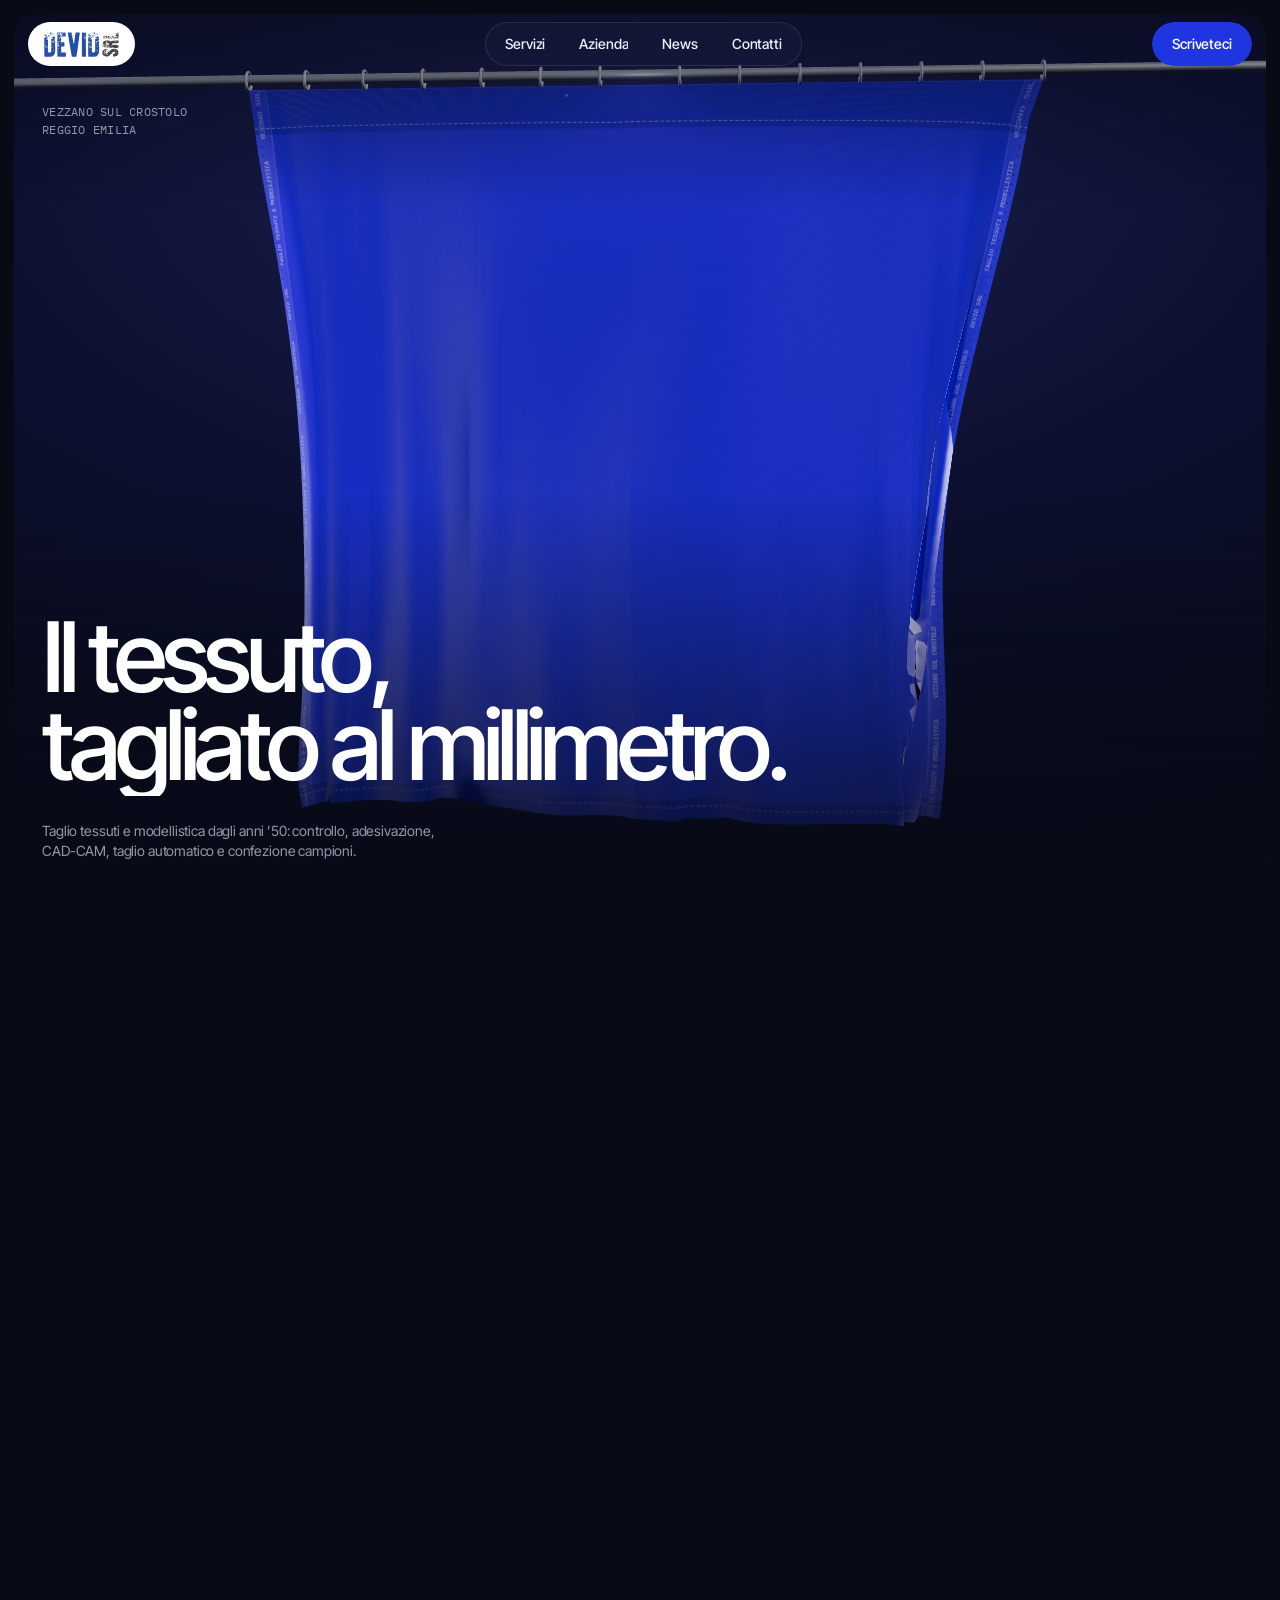
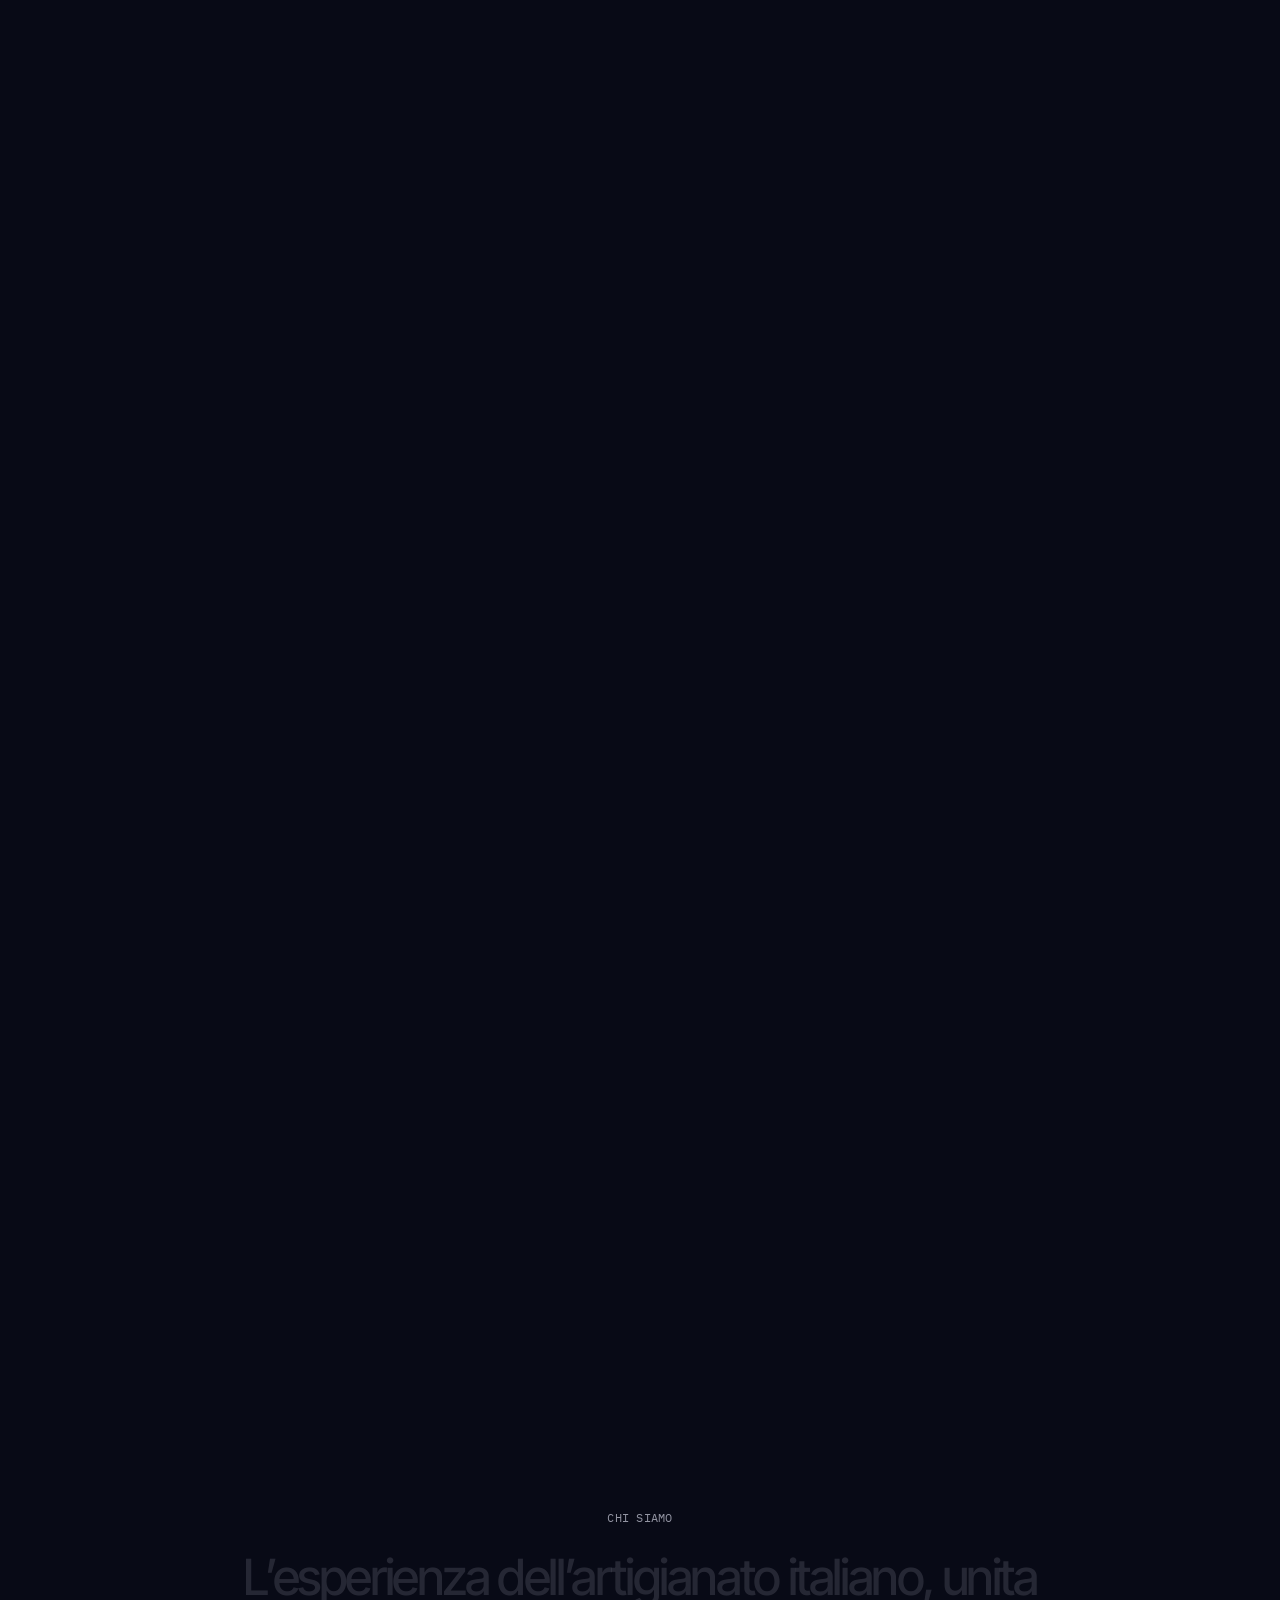
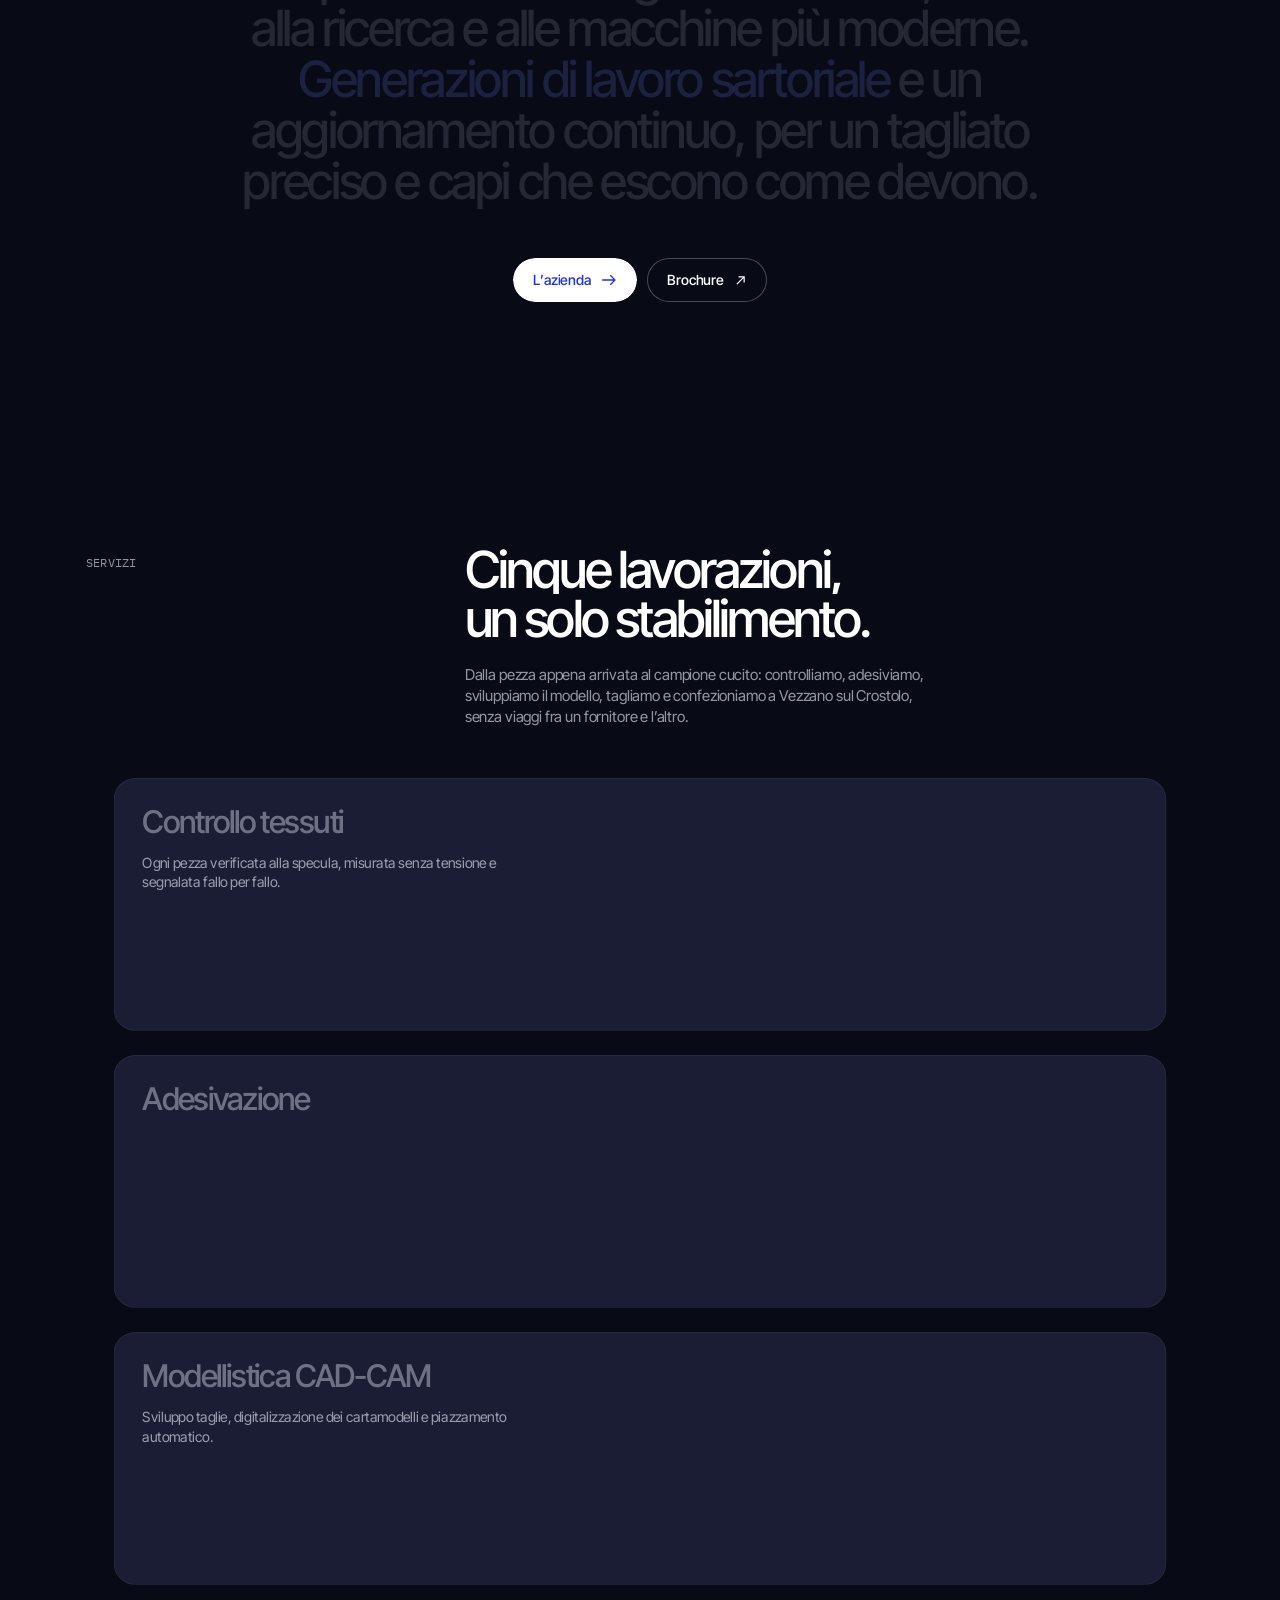
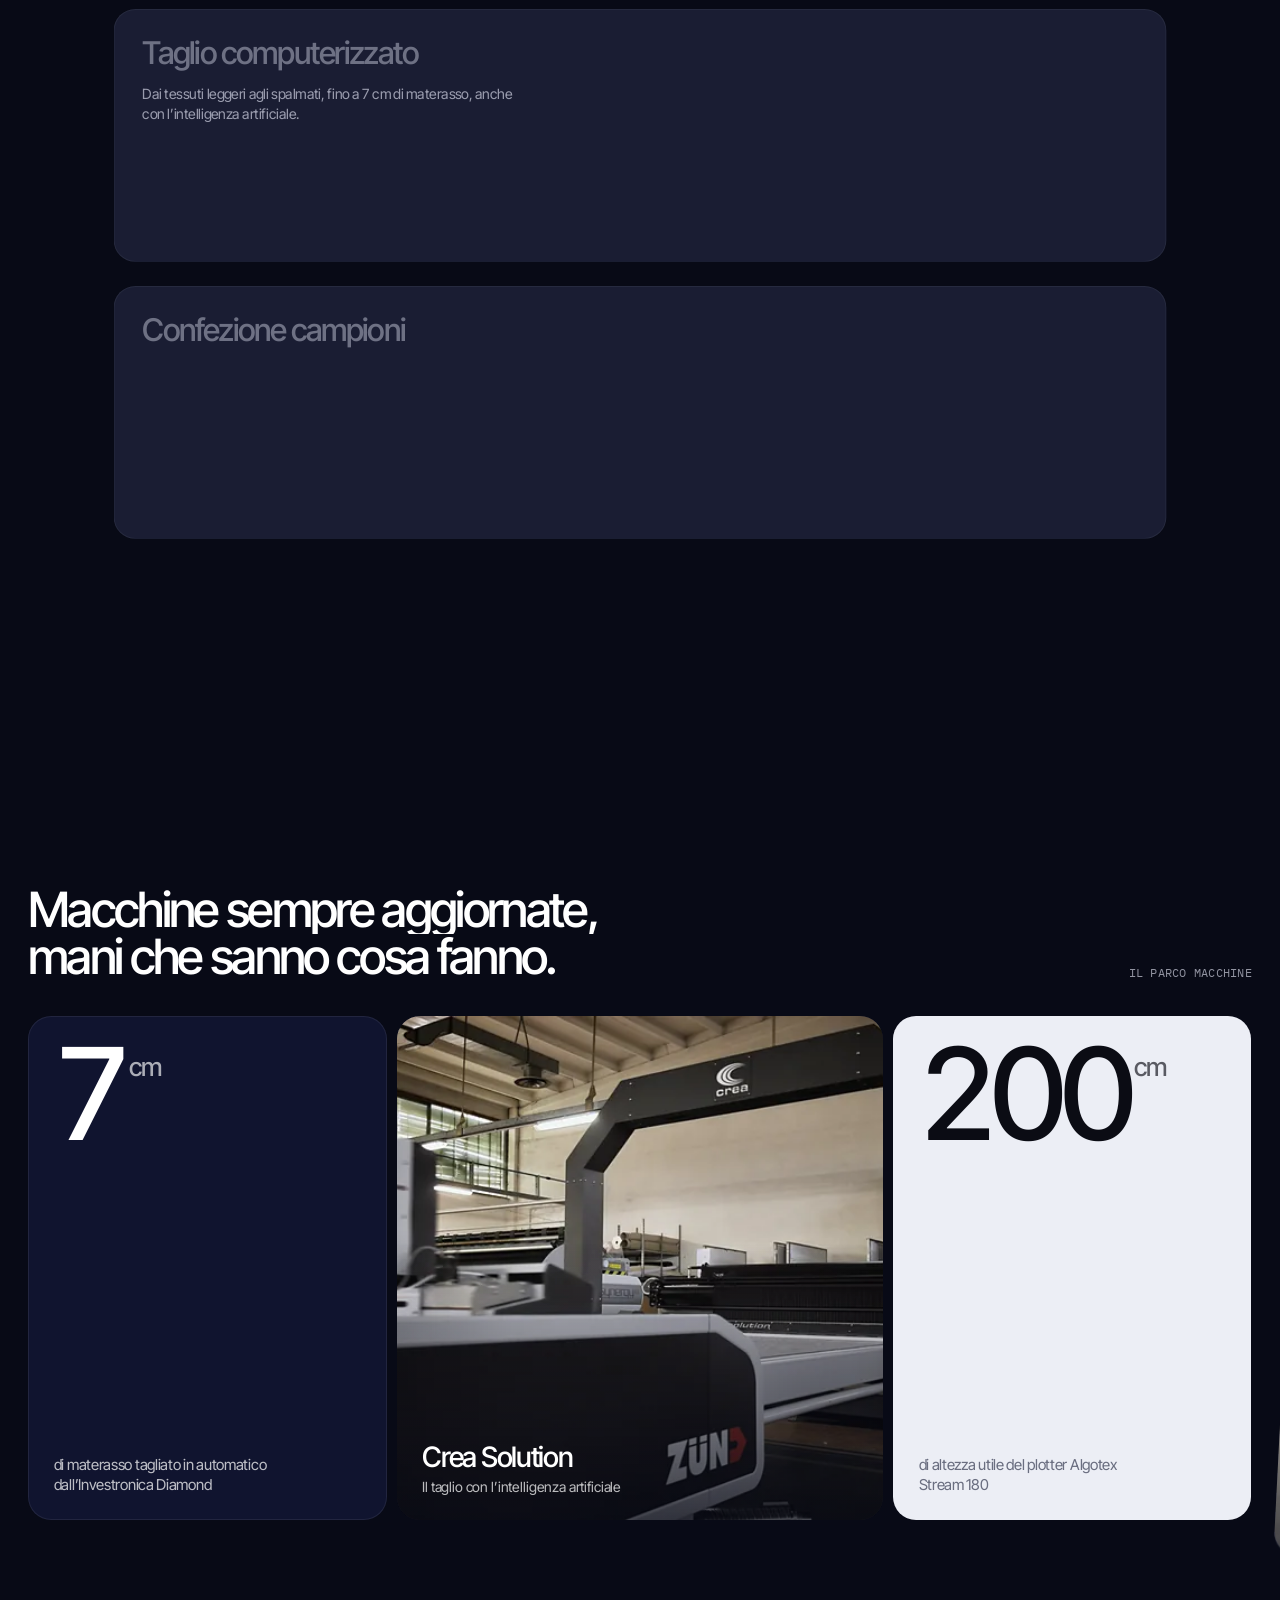
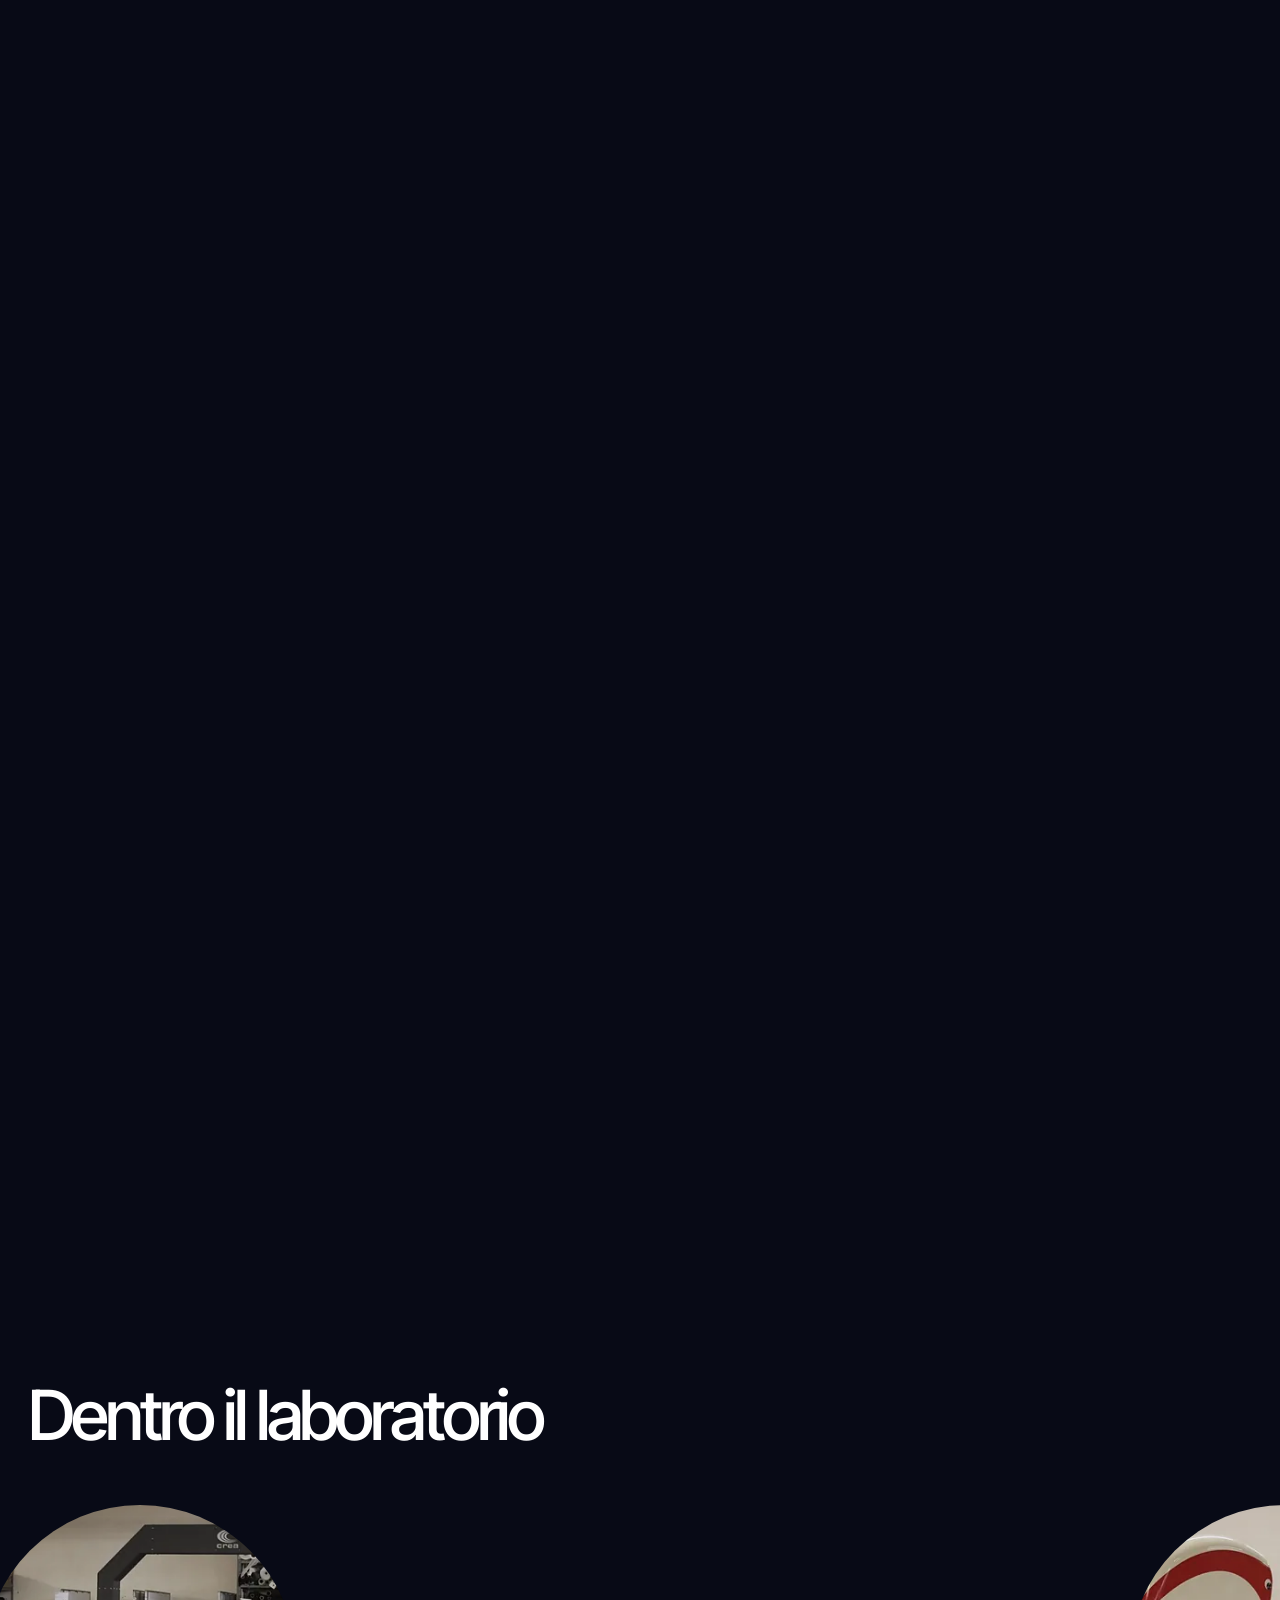
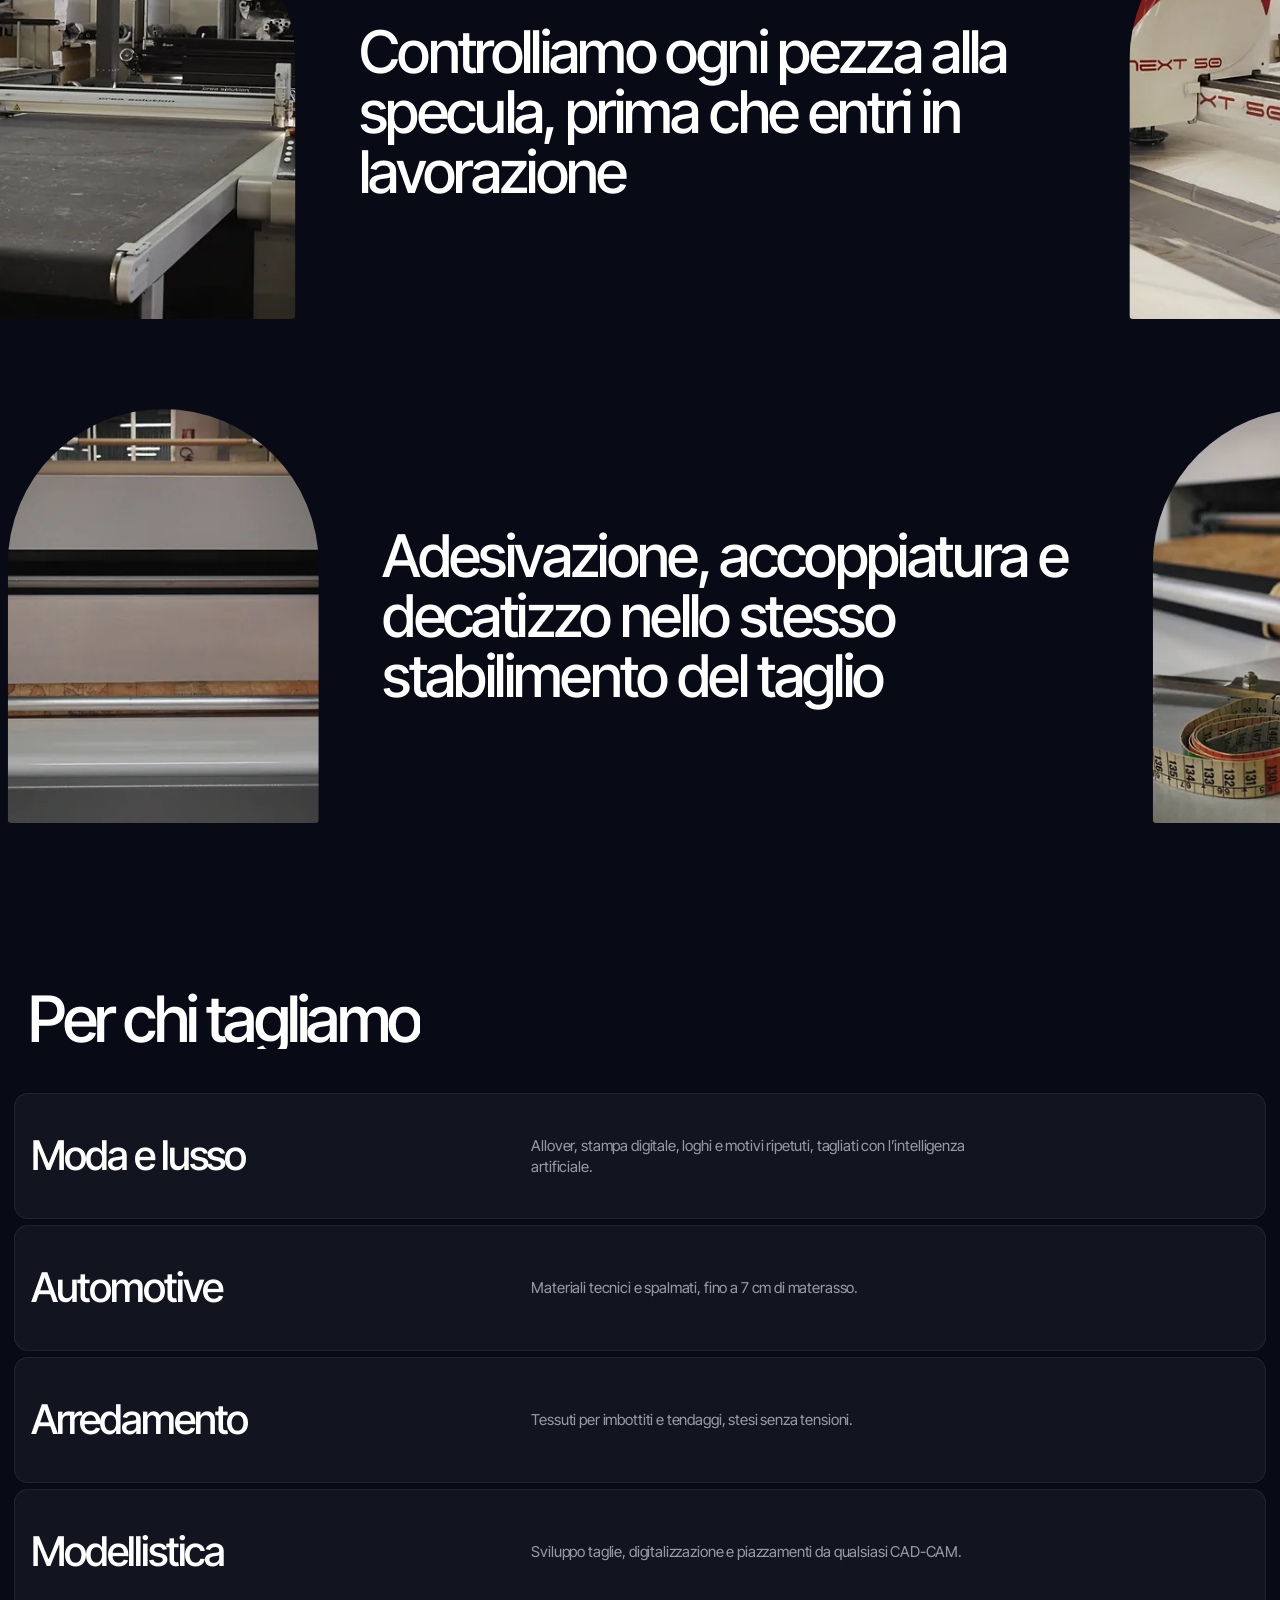
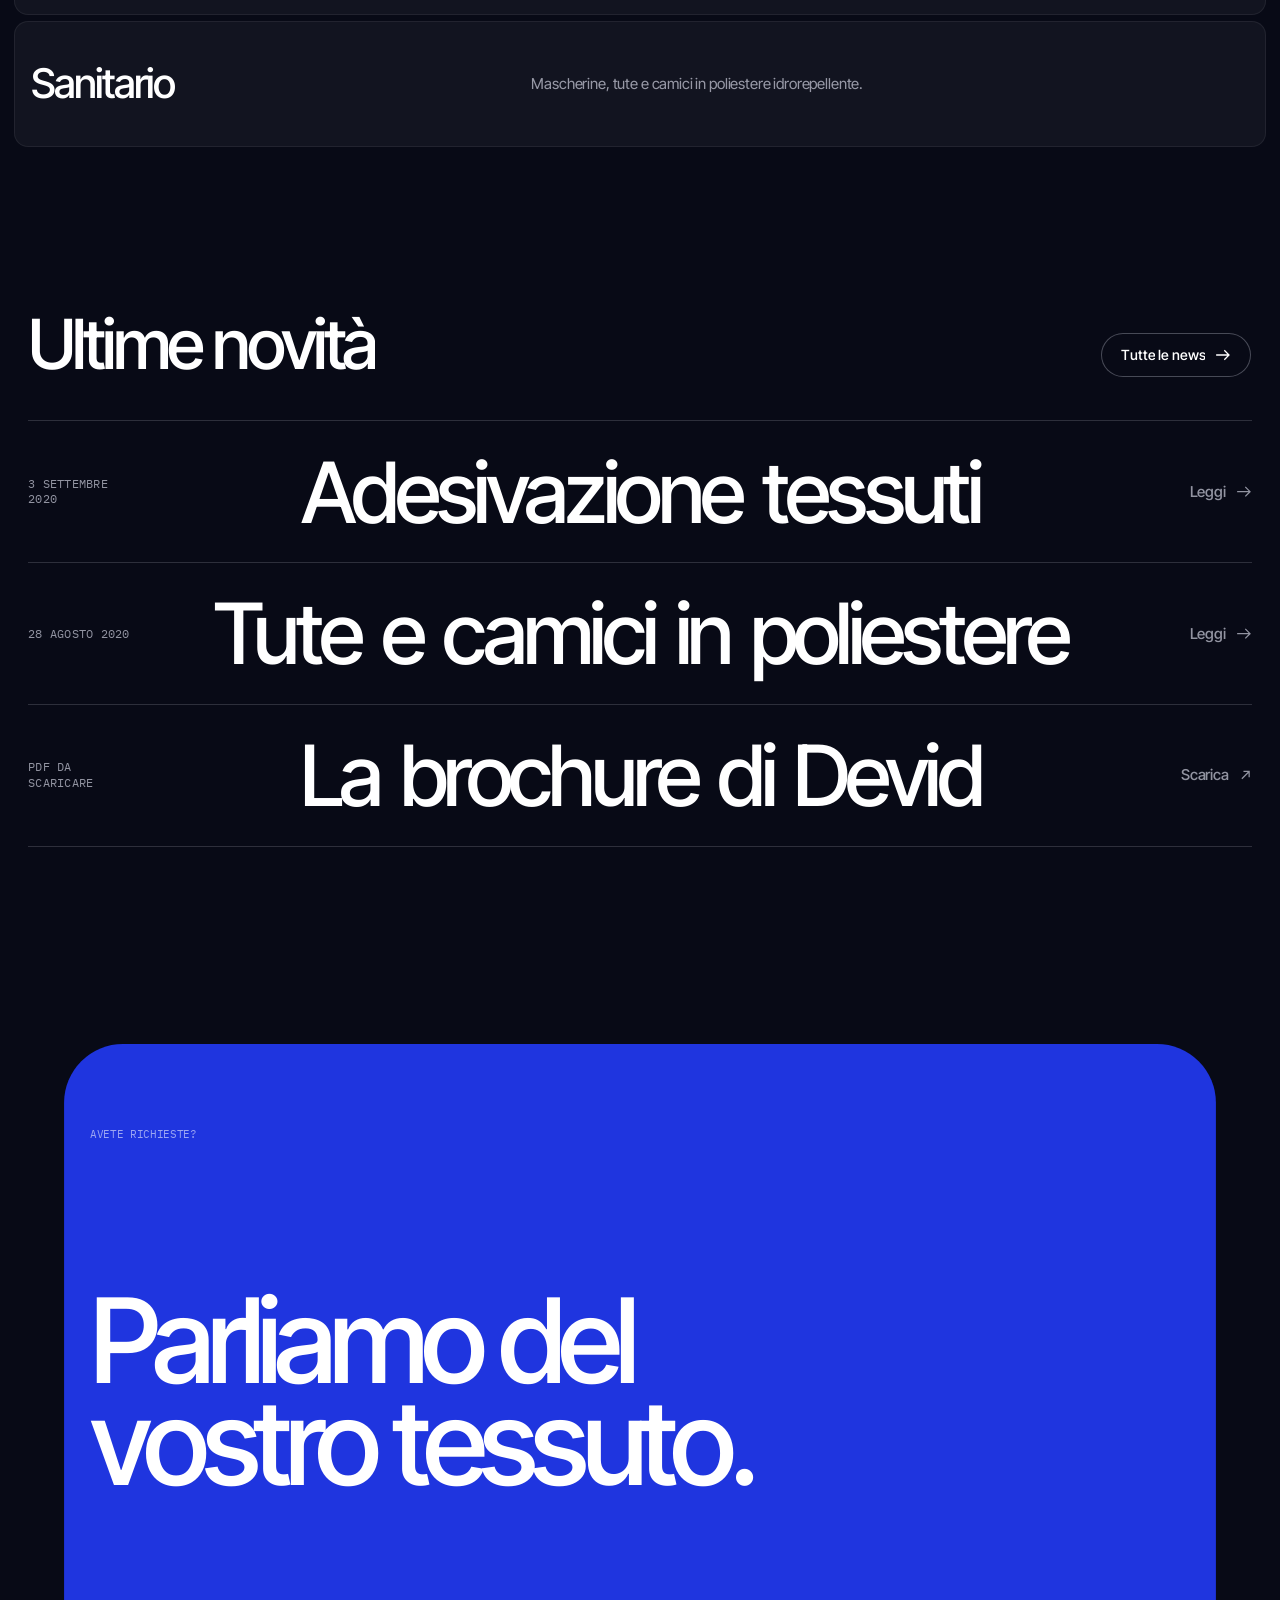
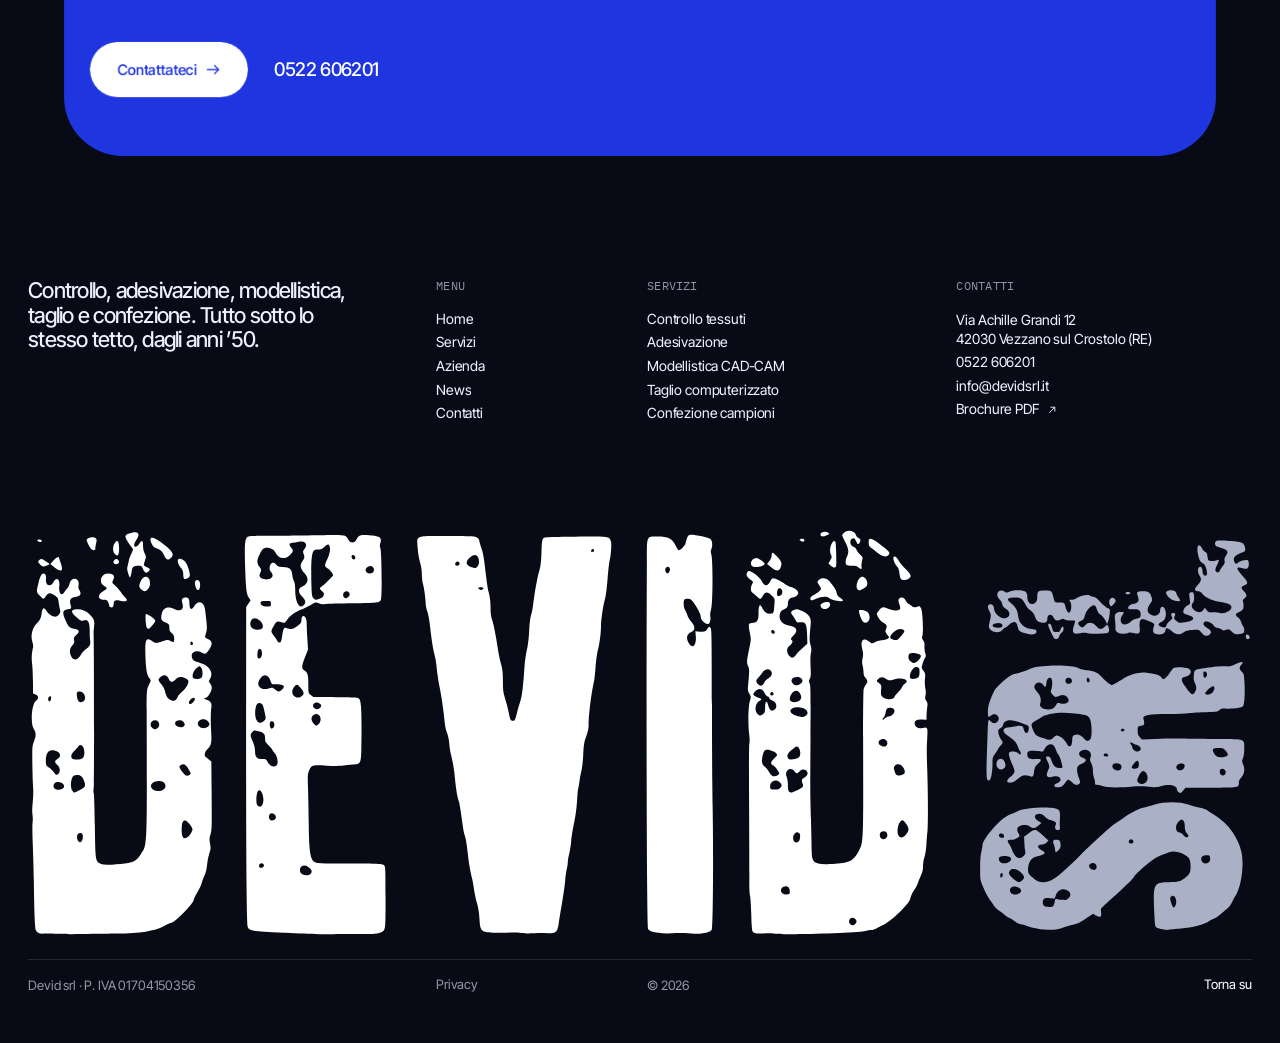
==== commit ab77e24b: "Il laser che crea il logo nel caricamento, mappa di Google, via le scritte per scorrere Caricamento:" ====
--- a/index.html
+++ b/index.html
@@ -23,9 +23,15 @@
 </head>
 <body class="pagina-home tema-notte">
 <div class="carica" data-carica aria-hidden="true">
-  <div class="carica-barra"><i></i></div>
+  <div class="carica-scena">
+    <div class="carica-logo-box" data-carica-box>
+      <img class="carica-fantasma" src="assets/logo-devid-bianco.svg" alt="" width="1513" height="476">
+      <img class="carica-logo" src="assets/logo-devid-bianco.svg" alt="" width="1513" height="476" data-carica-logo>
+      <span class="carica-raggio" data-carica-raggio><i class="carica-testa" data-carica-testa></i></span>
+      <span class="carica-scintille" data-carica-scintille></span>
+    </div>
+  </div>
   <p class="carica-conta"><span data-conta-carica>0</span></p>
-  <img class="carica-logo" src="assets/logo-devid-bianco.svg" alt="" width="196" height="62">
 </div>
 <a class="salta" href="#contenuto">Vai al contenuto</a>
 <div class="tenda" aria-hidden="true"><div class="tenda-pannello"><p class="tenda-titolo"></p></div></div>
@@ -66,7 +72,6 @@
           <h1 class="eroe-titolo"><span class="riga"><span class="riga-dentro">Il tessuto,</span></span><span class="riga"><span class="riga-dentro">tagliato al millimetro.</span></span></h1>
           <div class="eroe-basso">
             <p class="eroe-testo">Taglio tessuti e modellistica dagli anni ’50: controllo, adesivazione, CAD-CAM, taglio automatico e confezione campioni.</p>
-            <p class="eroe-scorri"><span class="eroe-scorri-cerchio"><svg class="g g-giu" viewBox="0 0 14 18" aria-hidden="true"><path d="M7 1v15M1.5 10.5 7 16l5.5-5.5" fill="none" stroke="currentColor" stroke-width="1.5"/></svg></span><span>Scorrete per tagliare</span></p>
           </div>
         </div>
         <div class="eroe-laser-dato etichetta etichetta-chiara" aria-hidden="true"><span>Taglio</span><span data-cut>0%</span></div>
--- a/assets/css/sito.css
+++ b/assets/css/sito.css
@@ -712,3 +712,73 @@
   -webkit-mask-image: linear-gradient(90deg, transparent, #000 35%, #000 80%, transparent), linear-gradient(180deg, transparent, #000 25%, #000 75%, transparent);
   -webkit-mask-composite: source-in; mask-image: linear-gradient(90deg, transparent, #000 35%, #000 80%, transparent), linear-gradient(180deg, transparent, #000 25%, #000 75%, transparent); mask-composite: intersect; opacity: .9; }
 @media (max-width: 760px) { .apertura-arte { width: 100%; opacity: .28 !important; } }
+
+/* ---------- pagina Servizi: le carte chiuse che si aprono sotto il mouse ---------- */
+.accesi-apri .accesi-elenco { gap: 10px; }
+.accesi-apri .acceso { min-height: 0; height: clamp(96px, 8.5vw, 132px); transition: height .9s var(--uscita), box-shadow .5s var(--uscita); }
+.accesi-apri .acceso.aperto { height: clamp(380px, 58vh, 560px); box-shadow: inset 0 0 0 1px rgba(150, 165, 255, .3); }
+.accesi-apri .acceso-testo { height: 100%; justify-content: flex-start; max-width: 30em; }
+.accesi-apri .acceso-nome { color: rgba(238, 240, 255, .55); transition: color .5s var(--uscita), font-size .9s var(--uscita); }
+.accesi-apri .acceso.aperto .acceso-nome { color: #fff; }
+.accesi-apri .acceso-breve, .accesi-apri .acceso-scopri { opacity: 0; transform: translateY(16px); transition: opacity .5s var(--uscita), transform .7s var(--uscita); }
+.accesi-apri .acceso.aperto .acceso-breve { opacity: 1; transform: none; transition-delay: .2s; font-size: clamp(16px, 1.25vw, 20px); color: var(--ghiaccio); }
+.accesi-apri .acceso.aperto .acceso-scopri { opacity: 1; transform: none; transition-delay: .3s; margin-top: auto; }
+.accesi-apri .acceso-tag { opacity: 1; }
+.accesi-apri .acceso-arte { width: 66%; opacity: .25; transition: opacity .7s var(--uscita); }
+.accesi-apri .acceso.aperto .acceso-arte { opacity: 1; }
+.accesi-apri .acceso-luce { opacity: .35; transition: opacity .7s var(--uscita); }
+.accesi-apri .acceso.aperto .acceso-luce { opacity: 1; }
+@media (max-width: 760px) {
+  .accesi-apri .acceso { height: 92px; display: block; }
+  .accesi-apri .acceso.aperto { height: 440px; }
+  .accesi-apri .acceso-arte { width: 100%; height: 100%; inset: 0; }
+  .accesi-apri .acceso-testo { justify-content: flex-start; padding-top: 30px; }
+  .accesi-apri .acceso-tag { display: none; }
+}
+
+/* ---------- azienda: le due foto intrecciate al testo ---------- */
+.intreccio { display: grid; grid-template-columns: 5fr 7fr; gap: clamp(24px, 4vw, 80px); align-items: center; }
+.intreccio-testo { display: flex; flex-direction: column; gap: 22px; }
+.intreccio-frase { font-size: clamp(26px, 2.6vw, 48px); font-weight: 480; letter-spacing: -.045em; line-height: 1.08; color: #fff; }
+.intreccio-frase .parola { color: rgba(238, 240, 255, .14); }
+.intreccio-foto { position: relative; height: clamp(380px, 46vw, 640px); }
+.intreccio-foto figure { position: absolute; will-change: transform; }
+.intreccio-dentro { display: block; overflow: hidden; border-radius: var(--raggio); background: #12162f; box-shadow: 0 40px 80px -40px rgba(0, 0, 0, .8); }
+.intreccio-dentro img { width: 100%; height: 100%; object-fit: cover; transition: transform 1.2s var(--uscita); }
+.intreccio-foto figcaption { margin-top: 10px; font-family: var(--mono); font-size: 11px; text-transform: uppercase; letter-spacing: .04em; color: var(--ghiaccio-2); }
+.intreccio-a { left: 0; top: 0; width: 58%; }
+.intreccio-a .intreccio-dentro { aspect-ratio: 4 / 5; }
+.intreccio-b { right: 0; bottom: 0; width: 44%; z-index: 2; }
+.intreccio-b .intreccio-dentro { aspect-ratio: 1 / 1; }
+@media (hover: hover) { .intreccio-foto figure:hover .intreccio-dentro img { transform: scale(1.06); } }
+@media (max-width: 760px) {
+  .intreccio { grid-template-columns: 1fr; }
+  .intreccio-foto { height: 118vw; }
+  .intreccio-a { width: 68%; }
+  .intreccio-b { width: 54%; }
+}
+
+/* ---------- caricamento: il laser che crea il logo ---------- */
+.carica-barra, .carica-logo:not([data-carica-logo]) { display: none; }
+.carica-scena { position: absolute; inset: 0; display: flex; align-items: center; justify-content: center; }
+.carica-logo-box { position: relative; width: min(520px, 72vw); aspect-ratio: 1513 / 476; }
+.carica-fantasma, .carica-logo { position: absolute; inset: 0; width: 100%; height: 100%; }
+.carica-fantasma { opacity: .06; }
+.carica-logo { clip-path: inset(0% 100% 0% 0%); }
+.carica-raggio { position: absolute; left: 0; top: -60vh; bottom: -8%; width: 2px; margin-left: -1px; opacity: 0;
+  background: linear-gradient(180deg, rgba(170, 182, 255, 0), rgba(200, 210, 255, .55) 60%, #fff); box-shadow: 0 0 12px 2px rgba(120, 140, 255, .55); will-change: transform; }
+.carica-testa { position: absolute; left: 50%; width: 22px; height: 22px; margin: -11px 0 0 -11px; border-radius: 50%;
+  background: radial-gradient(circle, #fff 0 18%, rgba(190, 200, 255, .8) 30%, rgba(80, 100, 255, .25) 60%, rgba(80, 100, 255, 0) 72%); }
+.carica-scintille { position: absolute; inset: 0; pointer-events: none; overflow: visible; }
+.carica-scintille i { position: absolute; width: 2px; height: 2px; border-radius: 1px; background: #fff; box-shadow: 0 0 6px 1px rgba(150, 165, 255, .9); }
+
+/* ---------- contatti: la mappa di Google con la carta dell'indirizzo ---------- */
+.mappa iframe { filter: none; }
+.mappa-carta { position: absolute; left: var(--m); top: var(--m); width: min(320px, calc(100% - 2 * var(--m))); display: flex; flex-direction: column; align-items: flex-start; gap: 12px; padding: 22px; border-radius: var(--raggio-p); background: rgba(255, 255, 255, .94); backdrop-filter: blur(12px); -webkit-backdrop-filter: blur(12px); box-shadow: 0 30px 60px -30px rgba(11, 12, 20, .45); }
+.mappa-logo { height: 30px; width: auto; }
+.mappa-indirizzo { font-size: 16px; line-height: 1.35; letter-spacing: -.02em; }
+.mappa-tel { font-size: 15px; color: var(--grigio); }
+.mappa-bottone { display: none; }
+@media (max-width: 760px) { .mappa { height: auto; display: flex; flex-direction: column-reverse; } .mappa iframe { height: 60vh; } .mappa-carta { position: static; width: auto; margin: 0; border-radius: 0; box-shadow: none; } }
+.carica-logo-box .carica-logo, .carica-logo-box .carica-fantasma { left: 0; top: 0; transform: none; width: 100%; height: 100%; }
+.mappa-carta { left: 8px; top: 8px; min-height: 160px; }
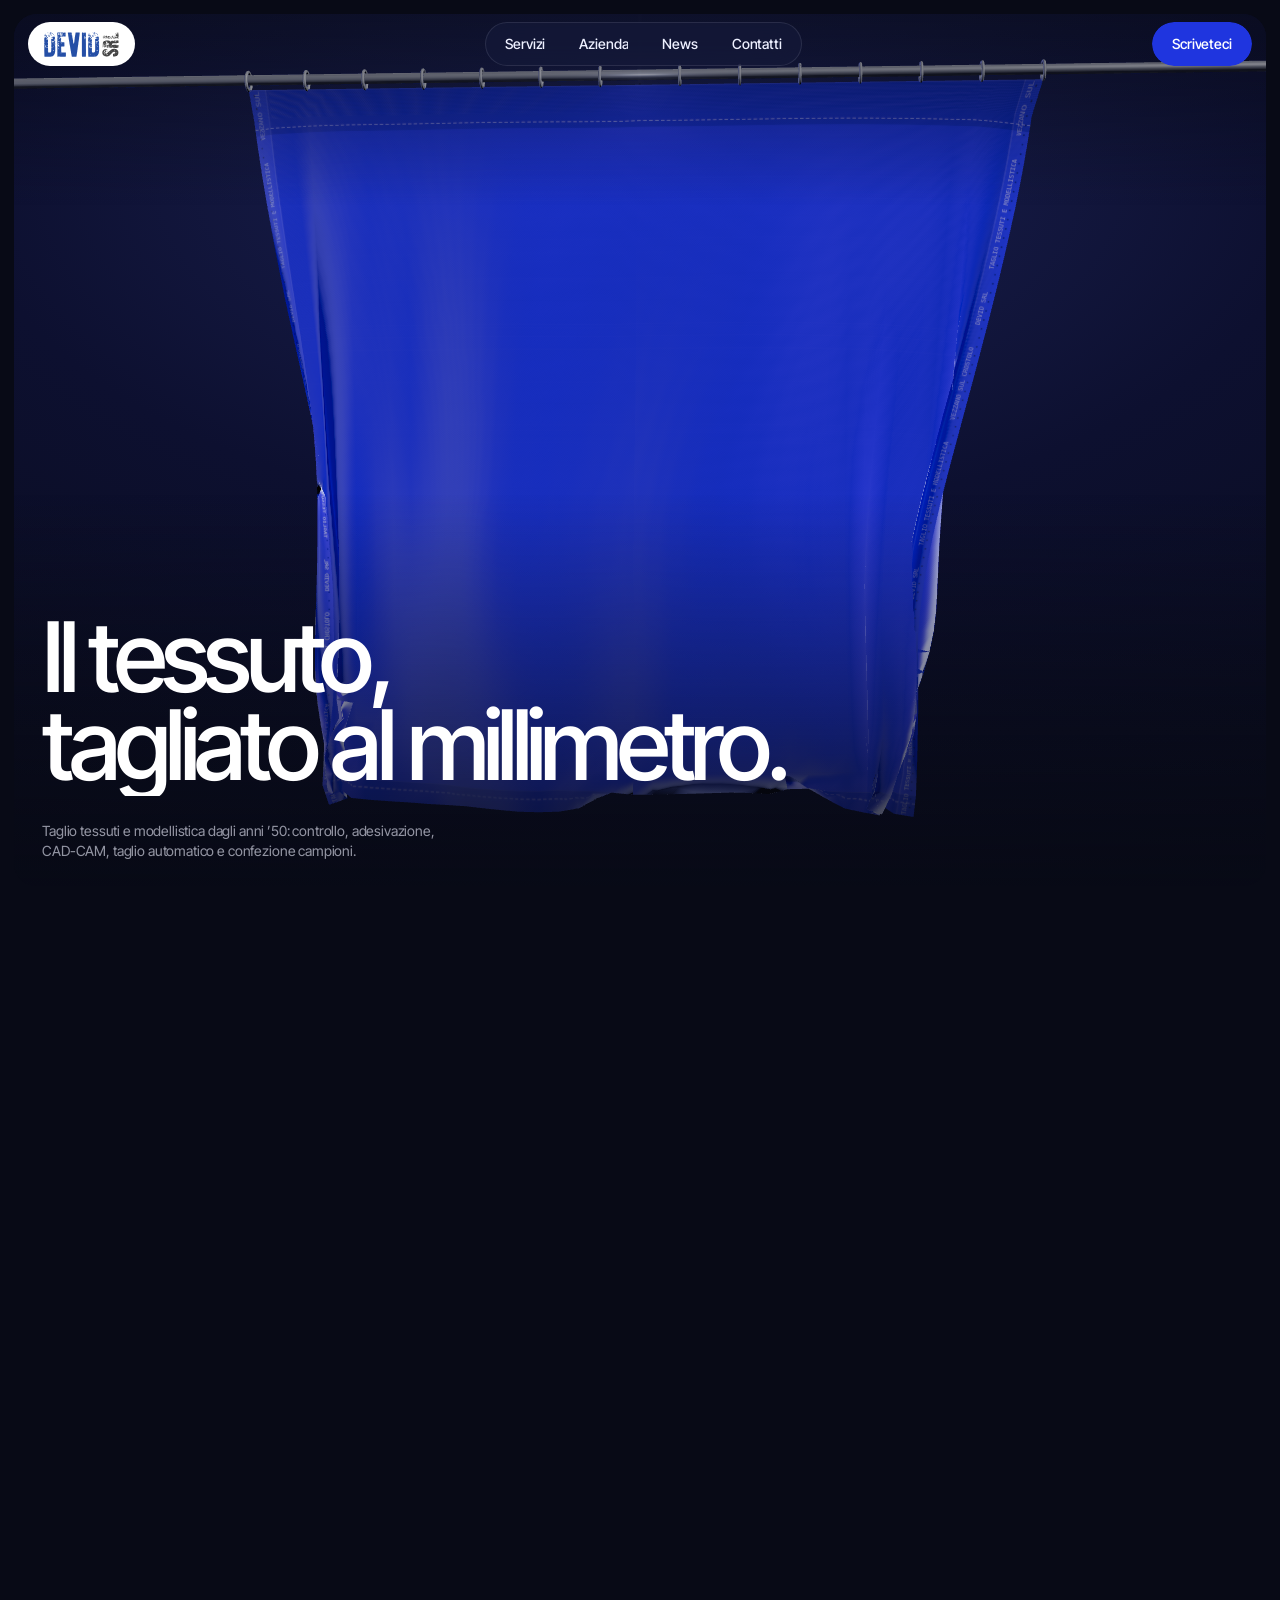
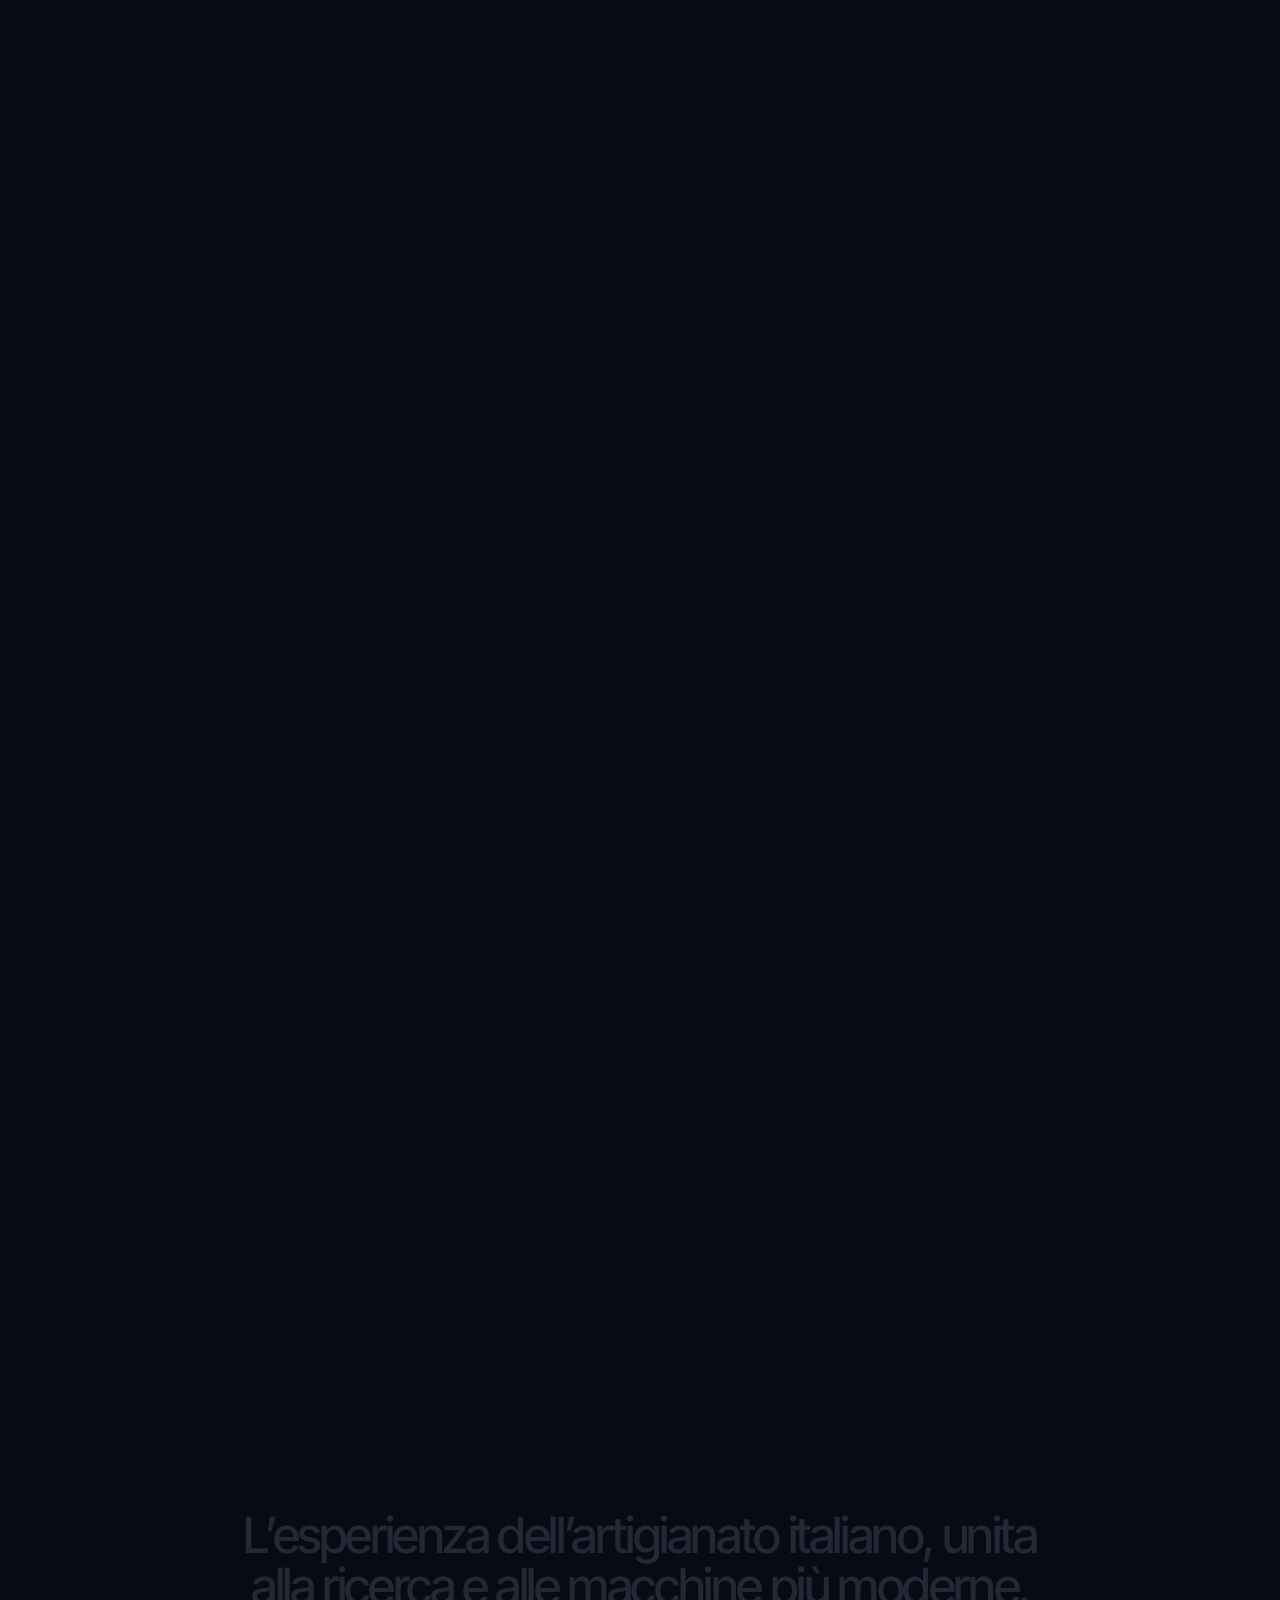
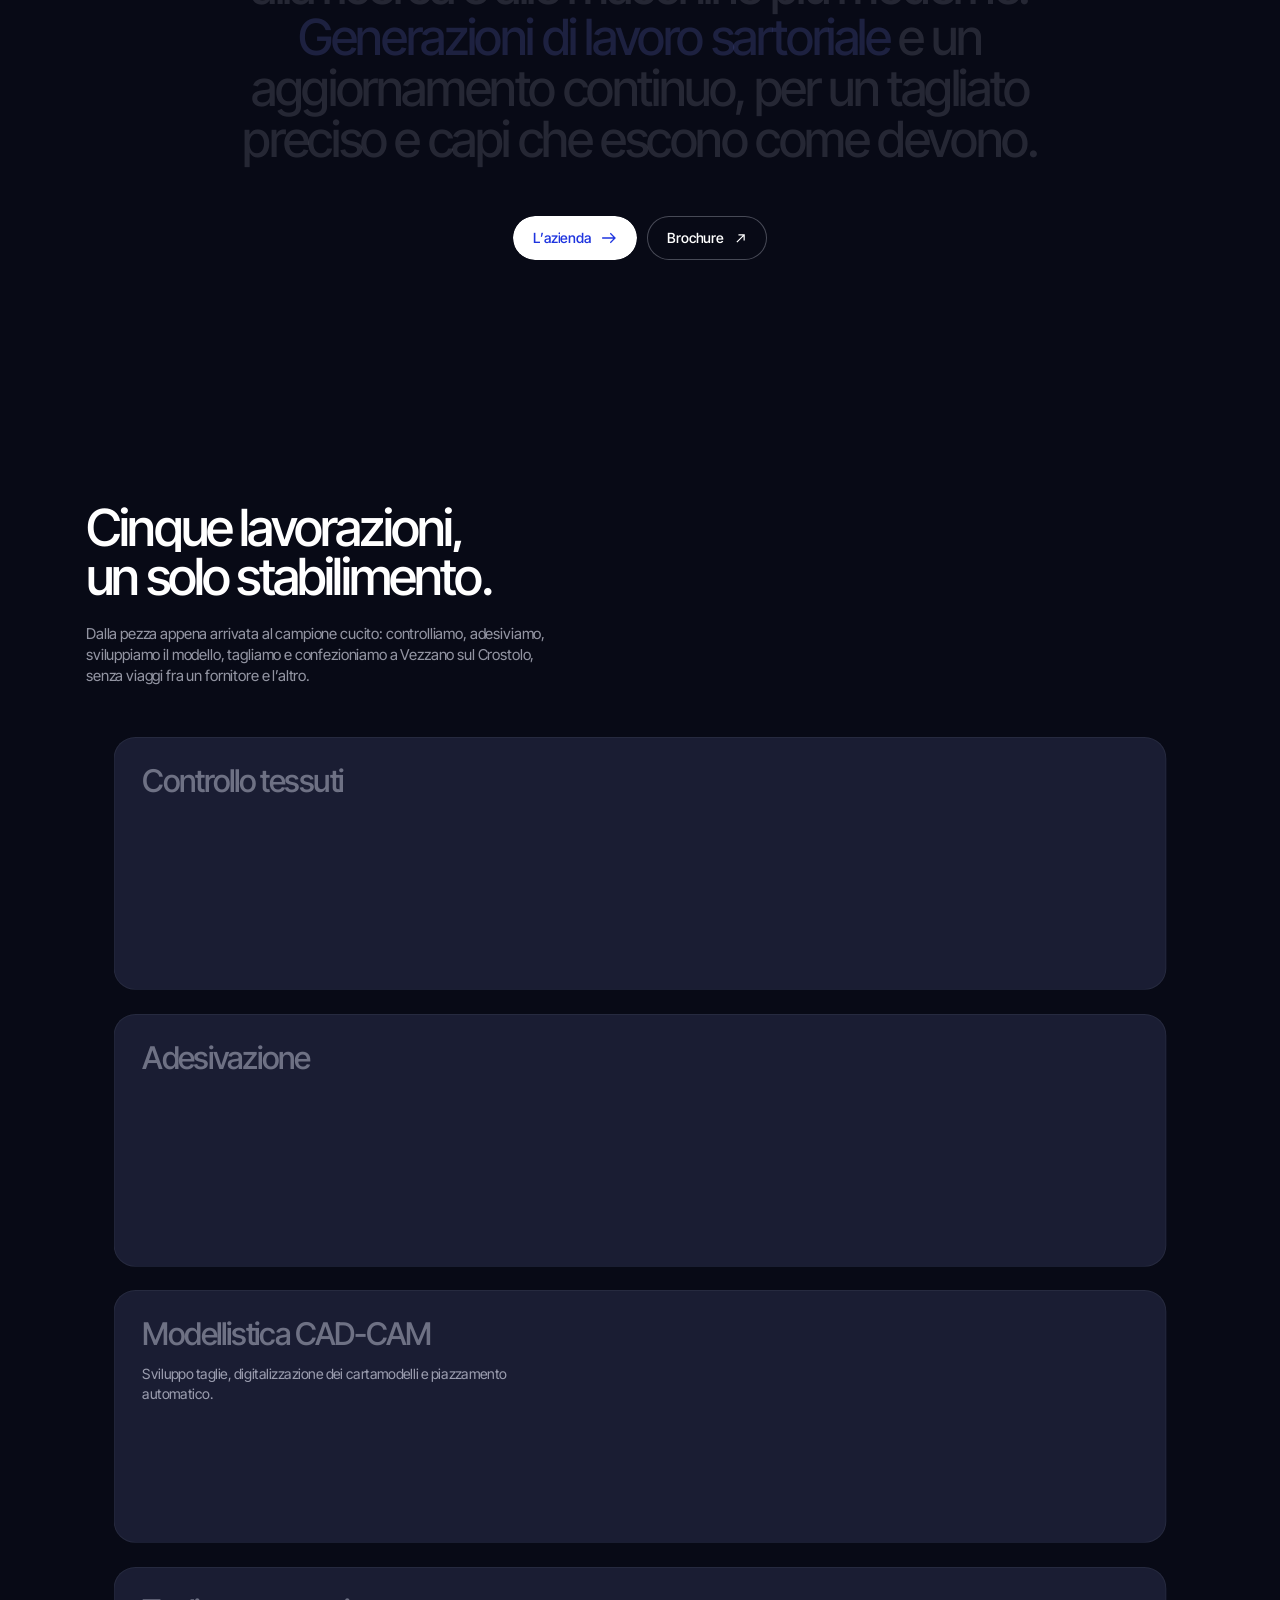
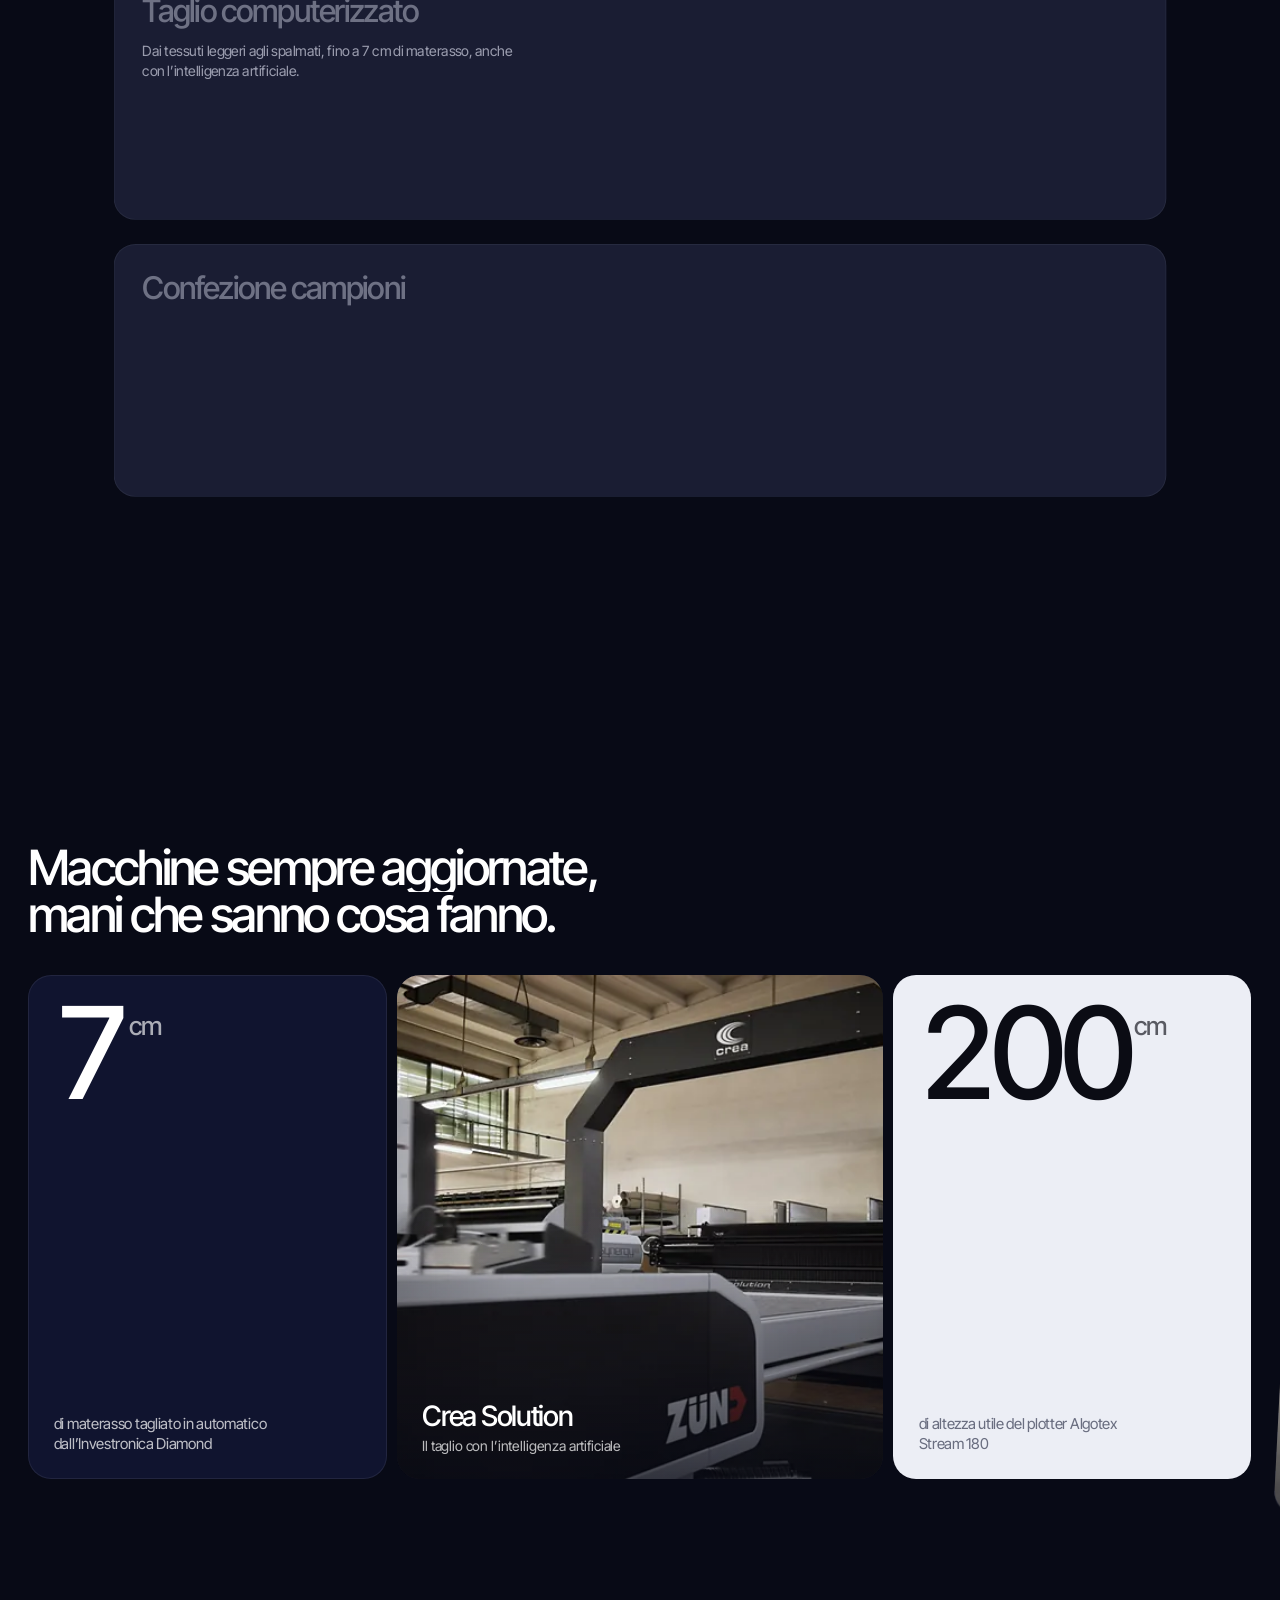
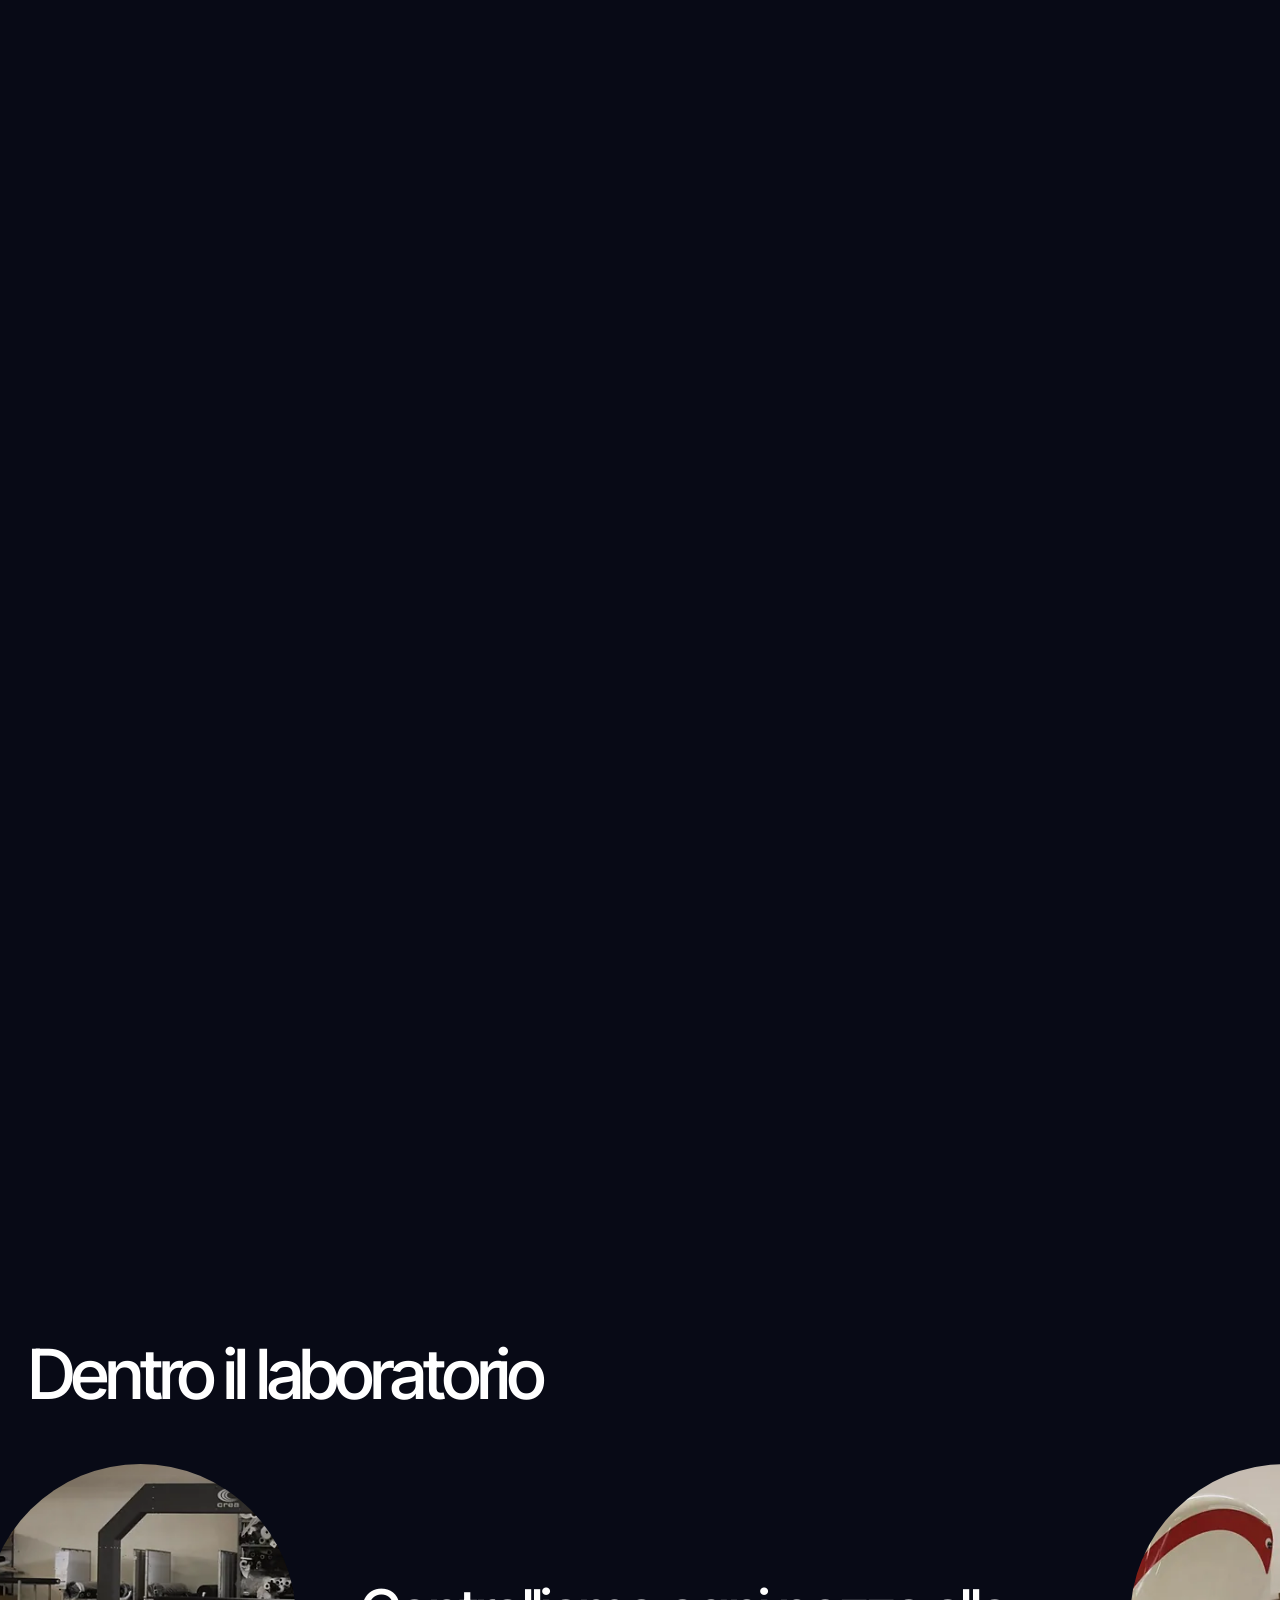
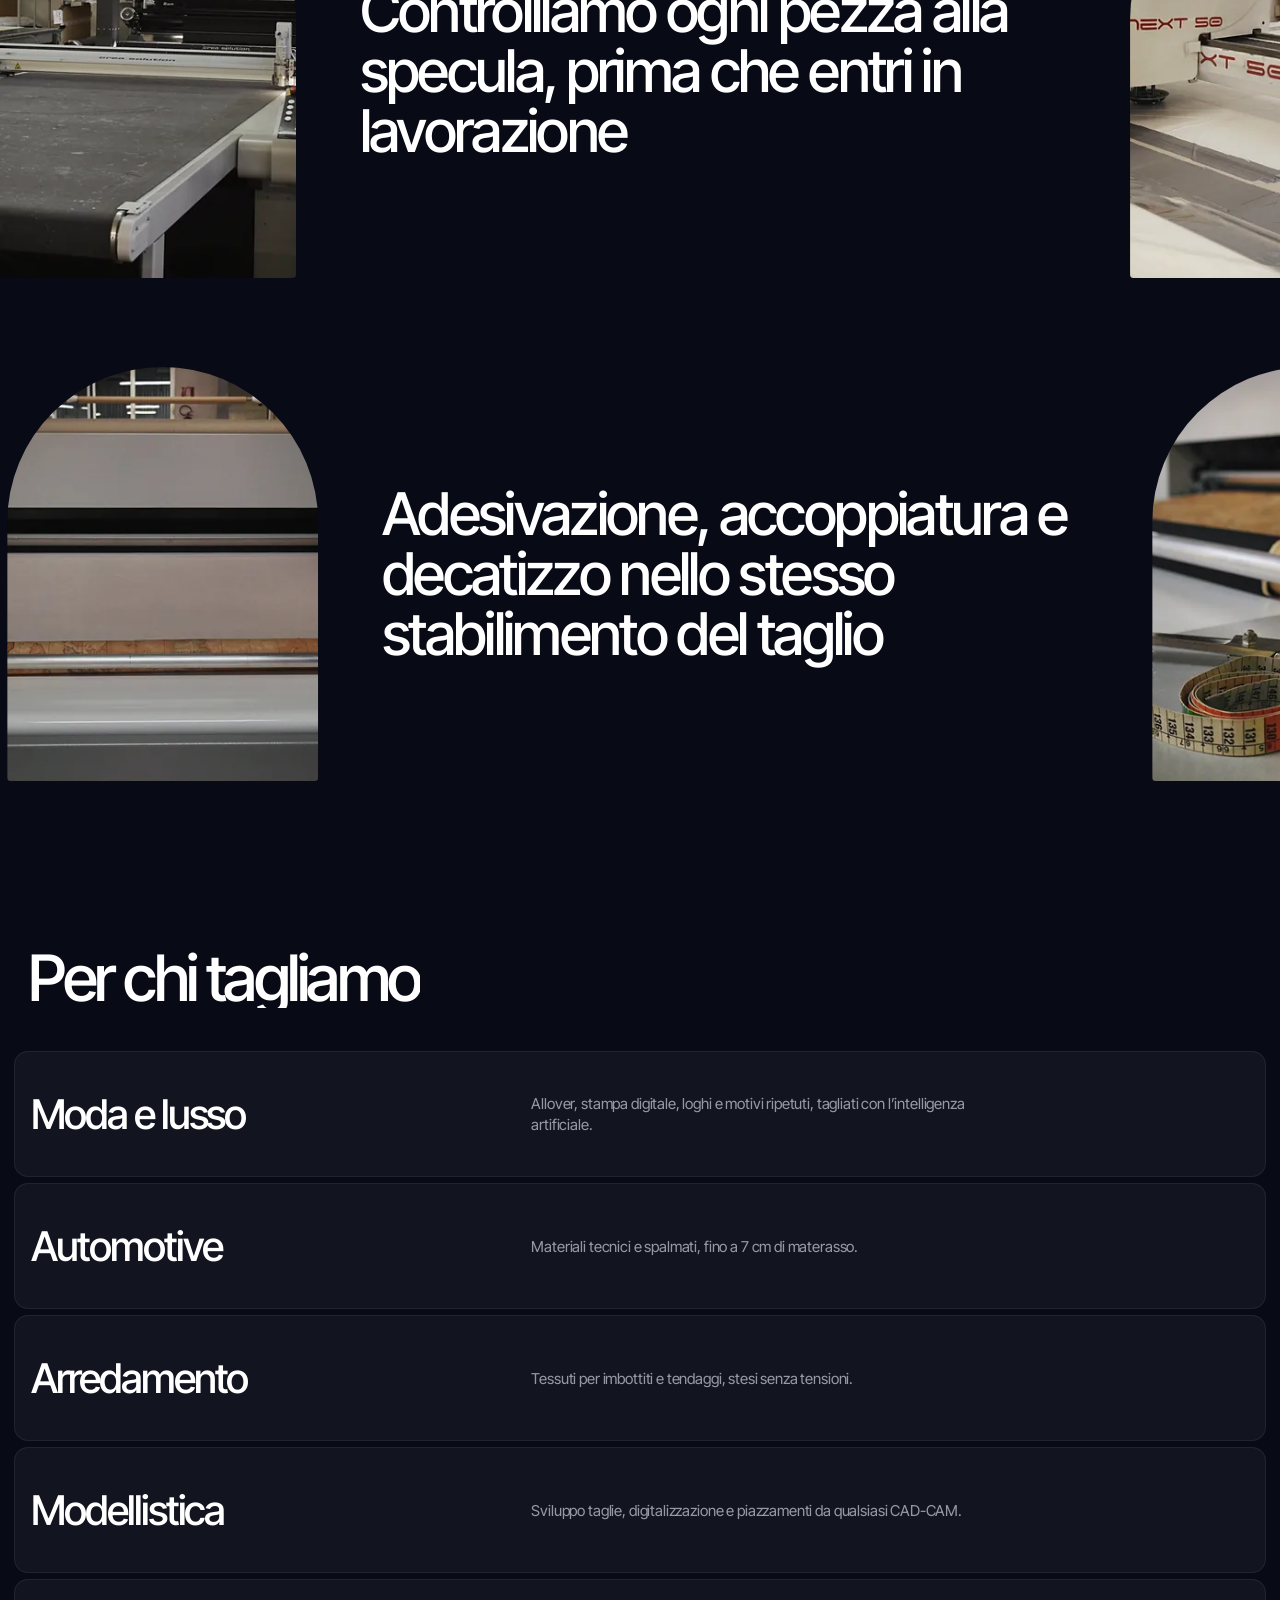
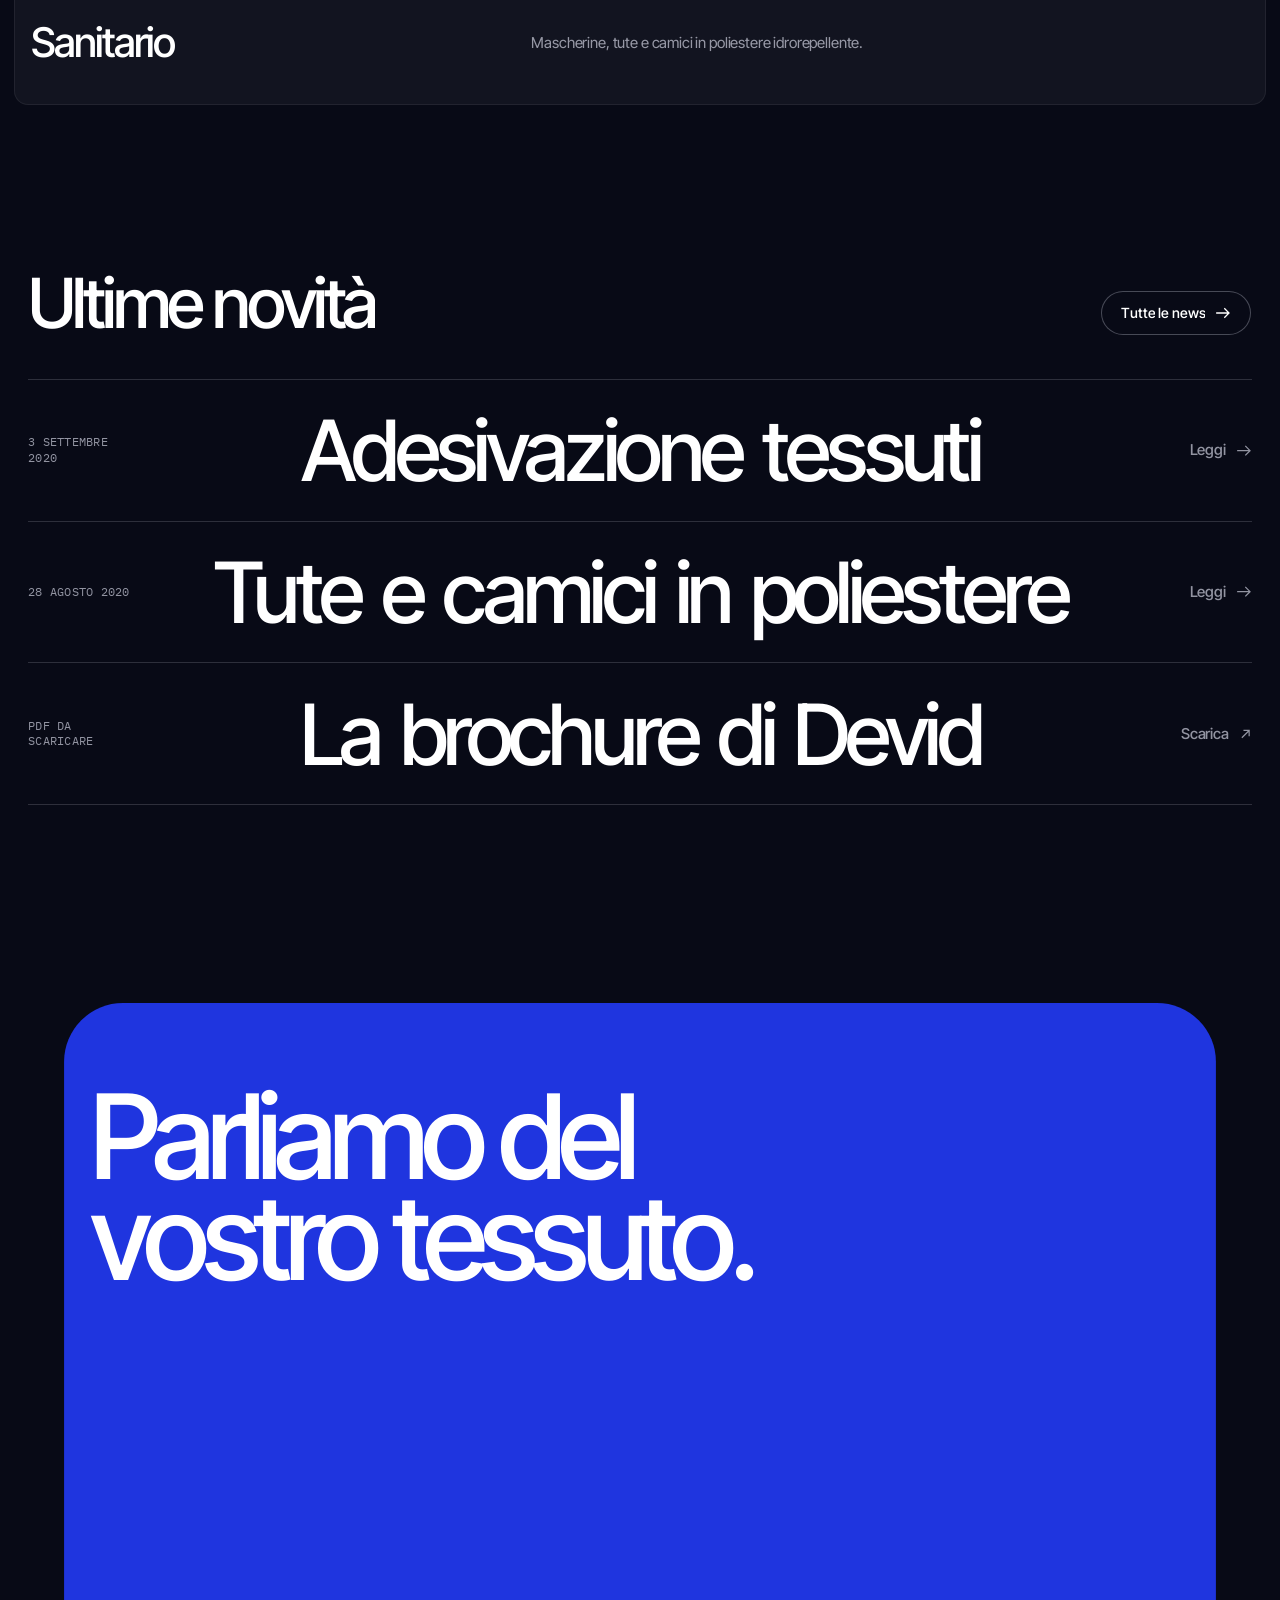
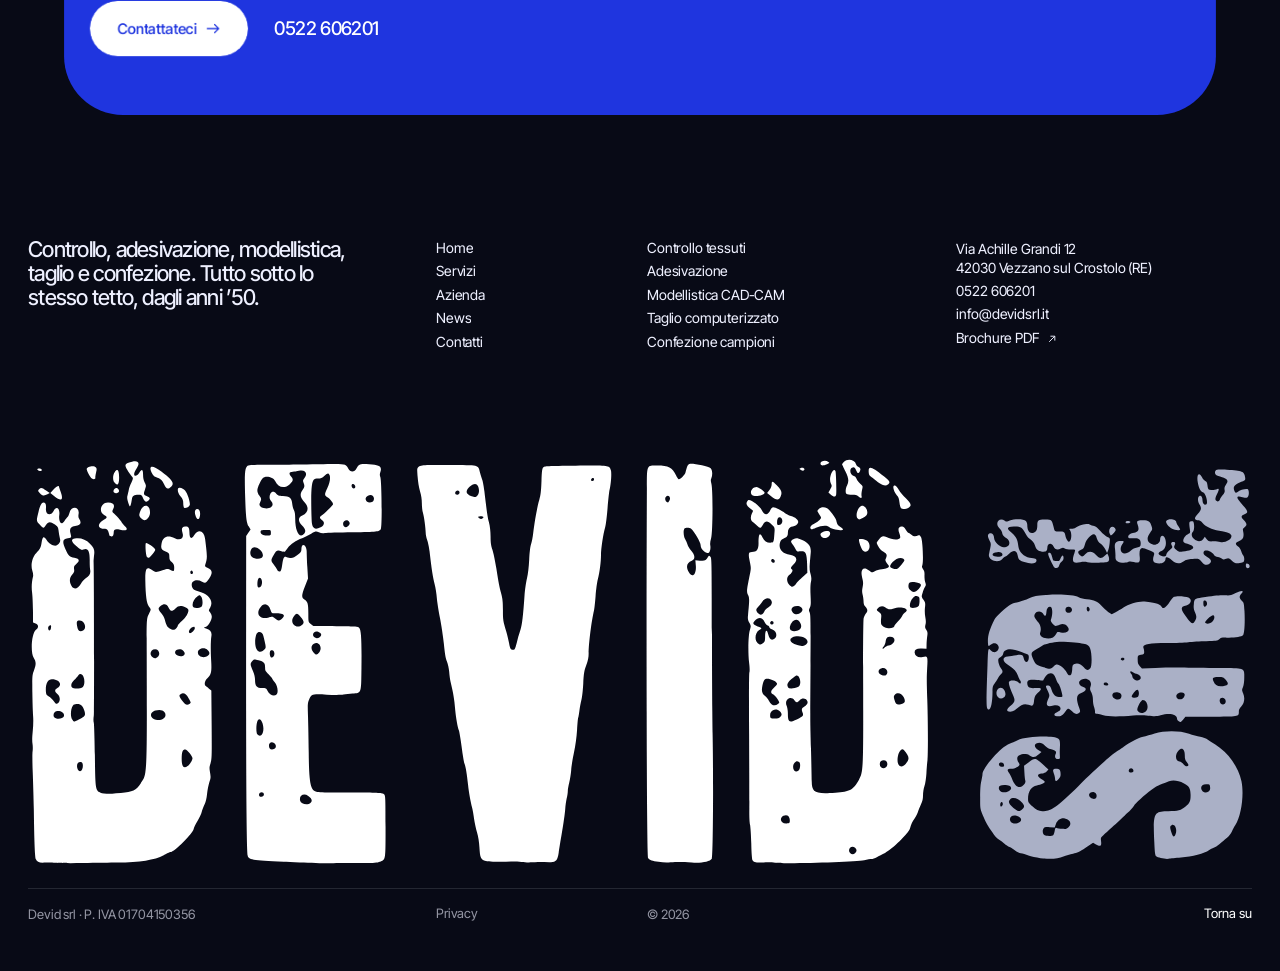
==== commit 3cfdee88: "Tolti i titoletti piccoli e grigi da tutto il sito Restano i titoli grandi e le descrizioni. I titol" ====
--- a/index.html
+++ b/index.html
@@ -62,13 +62,11 @@
     <div class="eroe-palco">
       <div class="eroe-carta" data-eroe-carta>
         <div class="eroe-dietro" aria-hidden="true">
-          <p class="etichetta etichetta-chiara">Taglio con l’intelligenza artificiale</p>
           <p class="eroe-dietro-titolo">Il taglio del futuro<br>è già presente.</p>
         </div>
         <canvas class="eroe-tela" data-tela aria-hidden="true"></canvas>
         <div class="eroe-velo" aria-hidden="true"></div>
         <div class="eroe-sopra">
-          <p class="etichetta etichetta-chiara eroe-luogo"><span>Vezzano sul Crostolo</span><span>Reggio Emilia</span></p>
           <h1 class="eroe-titolo"><span class="riga"><span class="riga-dentro">Il tessuto,</span></span><span class="riga"><span class="riga-dentro">tagliato al millimetro.</span></span></h1>
           <div class="eroe-basso">
             <p class="eroe-testo">Taglio tessuti e modellistica dagli anni ’50: controllo, adesivazione, CAD-CAM, taglio automatico e confezione campioni.</p>
@@ -80,7 +78,6 @@
   </section>
 
   <section class="dichiarazione" aria-labelledby="dich-t">
-    <p class="etichetta etichetta-chiara" data-sale>Chi siamo</p>
     <h2 id="dich-t" class="dichiarazione-testo" data-accende>L’esperienza dell’artigianato italiano, unita alla ricerca e alle macchine più moderne. <em>Generazioni di lavoro sartoriale</em> e un aggiornamento continuo, per un tagliato preciso e capi che escono come devono.</h2>
     <div class="dichiarazione-sotto">
       <a class="bottone bottone-bianco" href="azienda/" data-tenda="Azienda" data-magnete><span class="bottone-fondo"></span><span class="bottone-testo"><span data-gira>L’azienda</span><svg class="g g-dx" viewBox="0 0 18 14" aria-hidden="true"><path d="M1 7h15M10.5 1.5 16 7l-5.5 5.5" fill="none" stroke="currentColor" stroke-width="1.5"/></svg></span></a>
@@ -90,7 +87,6 @@
 
     <section class="accesi" aria-labelledby="accesi-t">
     <div class="accesi-testa">
-      <p class="etichetta etichetta-chiara" data-sale>Servizi</p>
       <div class="accesi-intro">
         <h2 id="accesi-t" class="accesi-titolo" data-righe>Cinque lavorazioni,<br>un solo stabilimento.</h2>
         <p class="accesi-frase" data-righe>Dalla pezza appena arrivata al campione cucito: controlliamo, adesiviamo, sviluppiamo il modello, tagliamo e confezioniamo a Vezzano sul Crostolo, senza viaggi fra un fornitore e l’altro.</p>
@@ -149,7 +145,6 @@
     <section class="sguardo" data-sguardo aria-labelledby="sguardo-t">
     <div class="sguardo-palco">
       <div class="sguardo-testa">
-        <p class="etichetta etichetta-chiara">Il parco macchine</p>
         <h2 id="sguardo-t" class="sguardo-titolo" data-righe>Macchine sempre aggiornate,<br>mani che sanno cosa fanno.</h2>
       </div>
       <div class="sguardo-binario" data-sguardo-binario>
@@ -238,7 +233,6 @@
 </main>
 <section class="chiamata" aria-labelledby="chiamata-t">
   <div class="chiamata-carta" data-carta>
-    <p class="etichetta etichetta-chiara">Avete richieste?</p>
     <h2 id="chiamata-t" class="chiamata-titolo" data-righe>Parliamo del<br>vostro tessuto.</h2>
     <div class="chiamata-azioni">
       <a class="bottone bottone-bianco bottone-grande" href="contatti/" data-tenda="Contatti" data-magnete><span class="bottone-fondo"></span><span class="bottone-testo"><span data-gira>Contattateci</span><svg class="g g-dx" viewBox="0 0 18 14" aria-hidden="true"><path d="M1 7h15M10.5 1.5 16 7l-5.5 5.5" fill="none" stroke="currentColor" stroke-width="1.5"/></svg></span></a>
@@ -253,18 +247,15 @@
       <p class="piede-frase">Controllo, adesivazione, modellistica, taglio e confezione. Tutto sotto lo stesso tetto, dagli anni ’50.</p>
     </div>
     <div class="piede-colonna">
-      <p class="etichetta">Menu</p>
       <ul>
         <li><a href="" data-tenda="Devid srl"><span data-gira>Home</span></a></li>
         <li><a href="servizi/" data-tenda="Servizi"><span data-gira>Servizi</span></a></li><li><a href="azienda/" data-tenda="Azienda"><span data-gira>Azienda</span></a></li><li><a href="news/" data-tenda="News"><span data-gira>News</span></a></li><li><a href="contatti/" data-tenda="Contatti"><span data-gira>Contatti</span></a></li>
       </ul>
     </div>
     <div class="piede-colonna">
-      <p class="etichetta">Servizi</p>
       <ul><li><a href="servizi/controllo-tessuti/" data-tenda="Controllo tessuti"><span data-gira>Controllo tessuti</span></a></li><li><a href="servizi/adesivazione-tessuto/" data-tenda="Adesivazione"><span data-gira>Adesivazione</span></a></li><li><a href="servizi/modellistica-cad-cam/" data-tenda="Modellistica CAD-CAM"><span data-gira>Modellistica CAD-CAM</span></a></li><li><a href="servizi/taglio-tessuti/" data-tenda="Taglio computerizzato"><span data-gira>Taglio computerizzato</span></a></li><li><a href="servizi/confezione-campioni/" data-tenda="Confezione campioni"><span data-gira>Confezione campioni</span></a></li></ul>
     </div>
     <div class="piede-colonna">
-      <p class="etichetta">Contatti</p>
       <ul>
         <li><a href="https://www.google.com/maps/search/?api=1&query=Via+Achille+Grandi+12+42030+Vezzano+sul+Crostolo+RE" target="_blank" rel="noopener">Via Achille Grandi 12<br>42030 Vezzano sul Crostolo (RE)</a></li>
         <li><a href="tel:+390522606201"><span data-gira>0522 606201</span></a></li>
--- a/assets/css/sito.css
+++ b/assets/css/sito.css
@@ -782,3 +782,15 @@
 @media (max-width: 760px) { .mappa { height: auto; display: flex; flex-direction: column-reverse; } .mappa iframe { height: 60vh; } .mappa-carta { position: static; width: auto; margin: 0; border-radius: 0; box-shadow: none; } }
 .carica-logo-box .carica-logo, .carica-logo-box .carica-fantasma { left: 0; top: 0; transform: none; width: 100%; height: 100%; }
 .mappa-carta { left: 8px; top: 8px; min-height: 160px; }
+
+/* senza i titoletti: i blocchi tengono il testo nella colonna larga */
+.blocco > .blocco-corpo, .blocco > .schede { grid-column: 2; }
+.accesi-testa { grid-template-columns: 1fr; }
+.contatto { justify-content: flex-end; }
+.apertura-data { font-size: 15px; color: var(--ghiaccio-2); }
+.testo strong { color: inherit; font-weight: 600; }
+.tema-notte .testo strong { color: #fff; }
+@media (max-width: 760px) { .blocco > .blocco-corpo, .blocco > .schede { grid-column: 1; } }
+.blocco > .schede { grid-column: 1 / -1; grid-template-columns: repeat(3, 1fr); }
+@media (max-width: 1024px) { .blocco > .schede { grid-template-columns: 1fr 1fr; } }
+@media (max-width: 760px) { .blocco > .schede { grid-template-columns: 1fr; } }
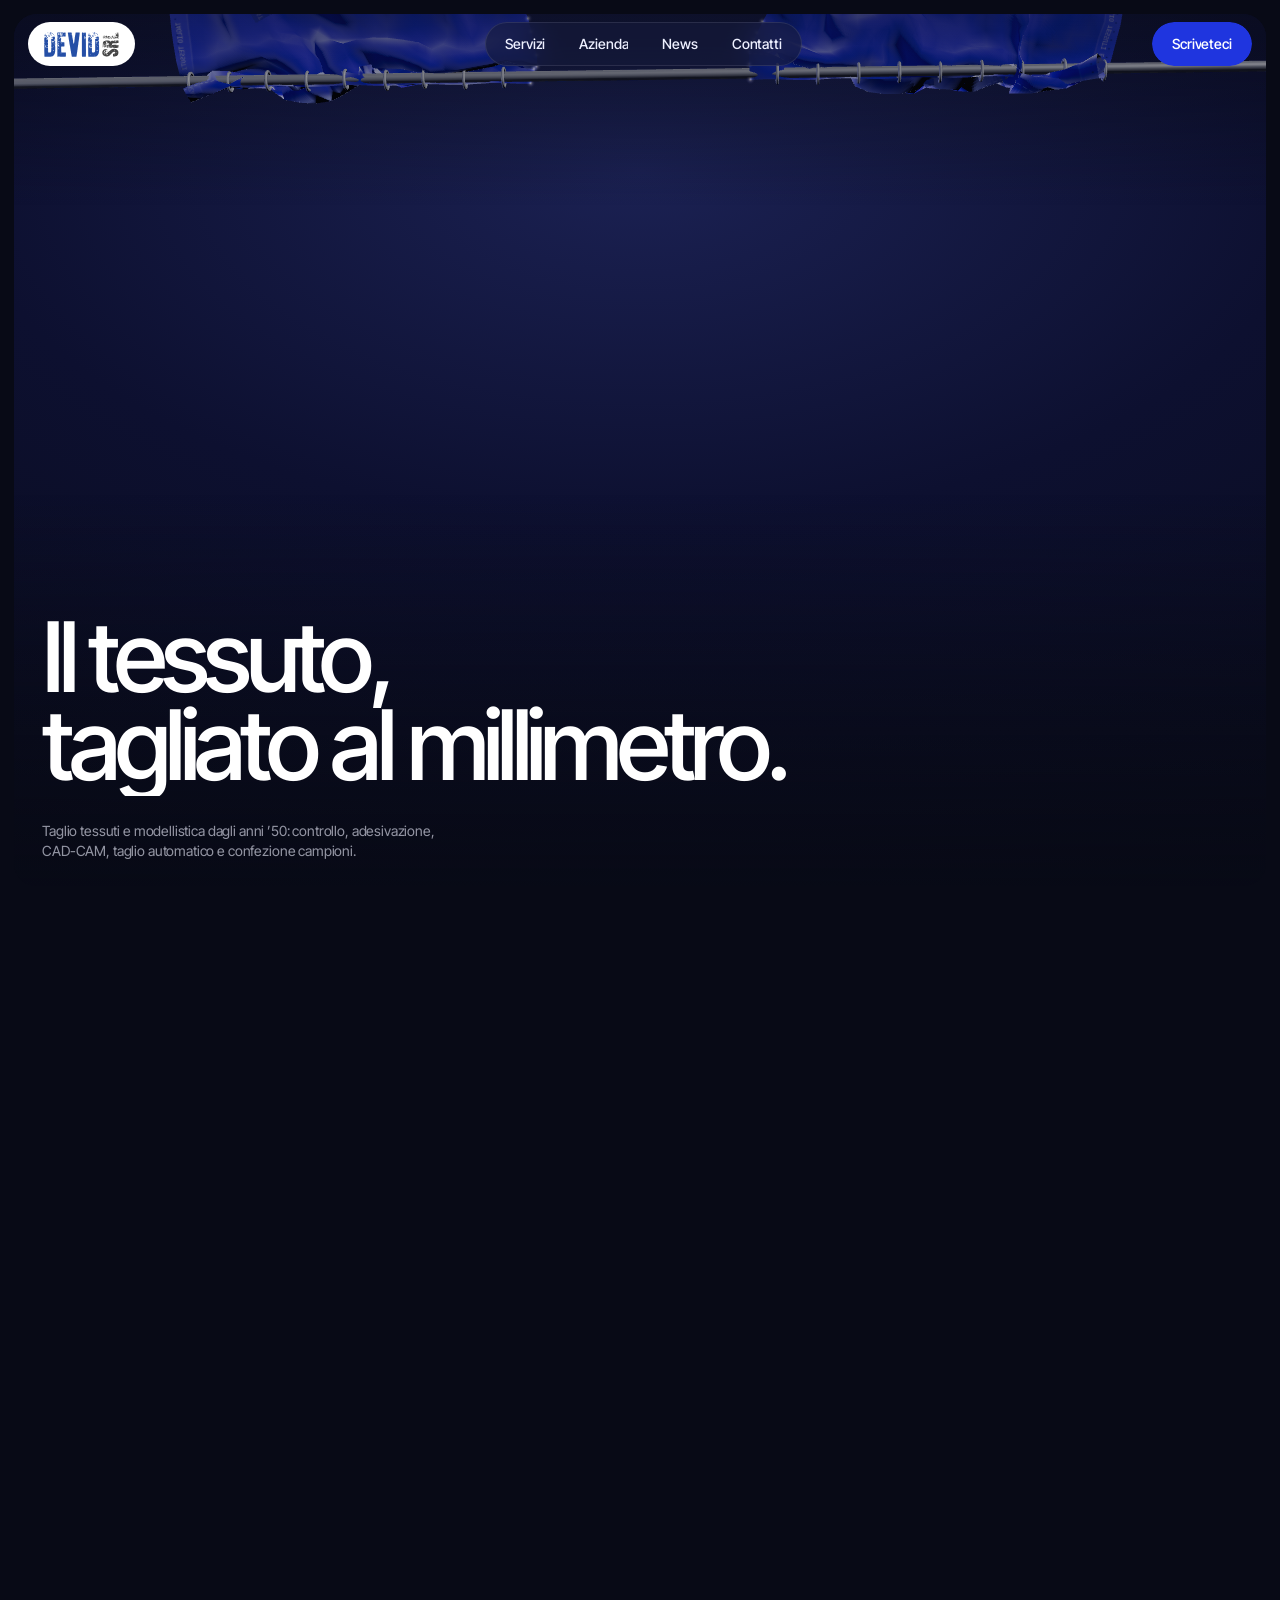
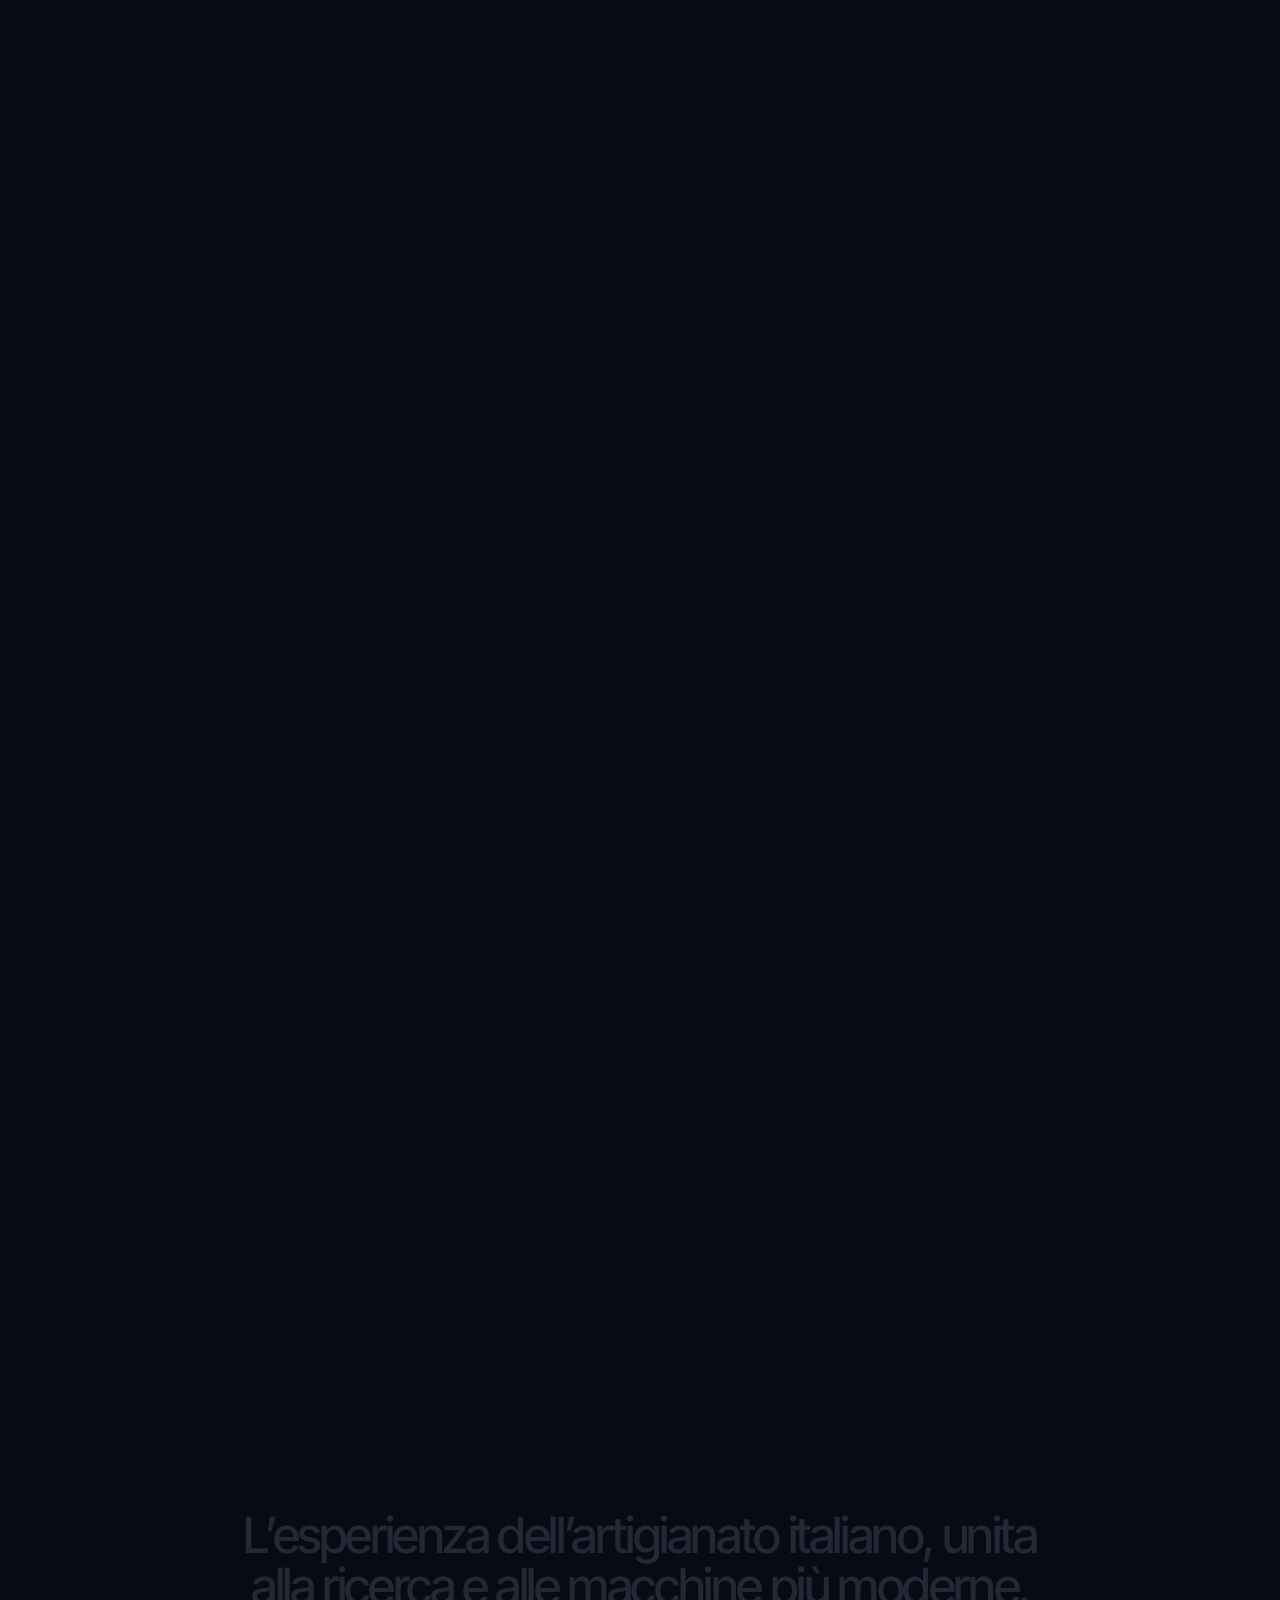
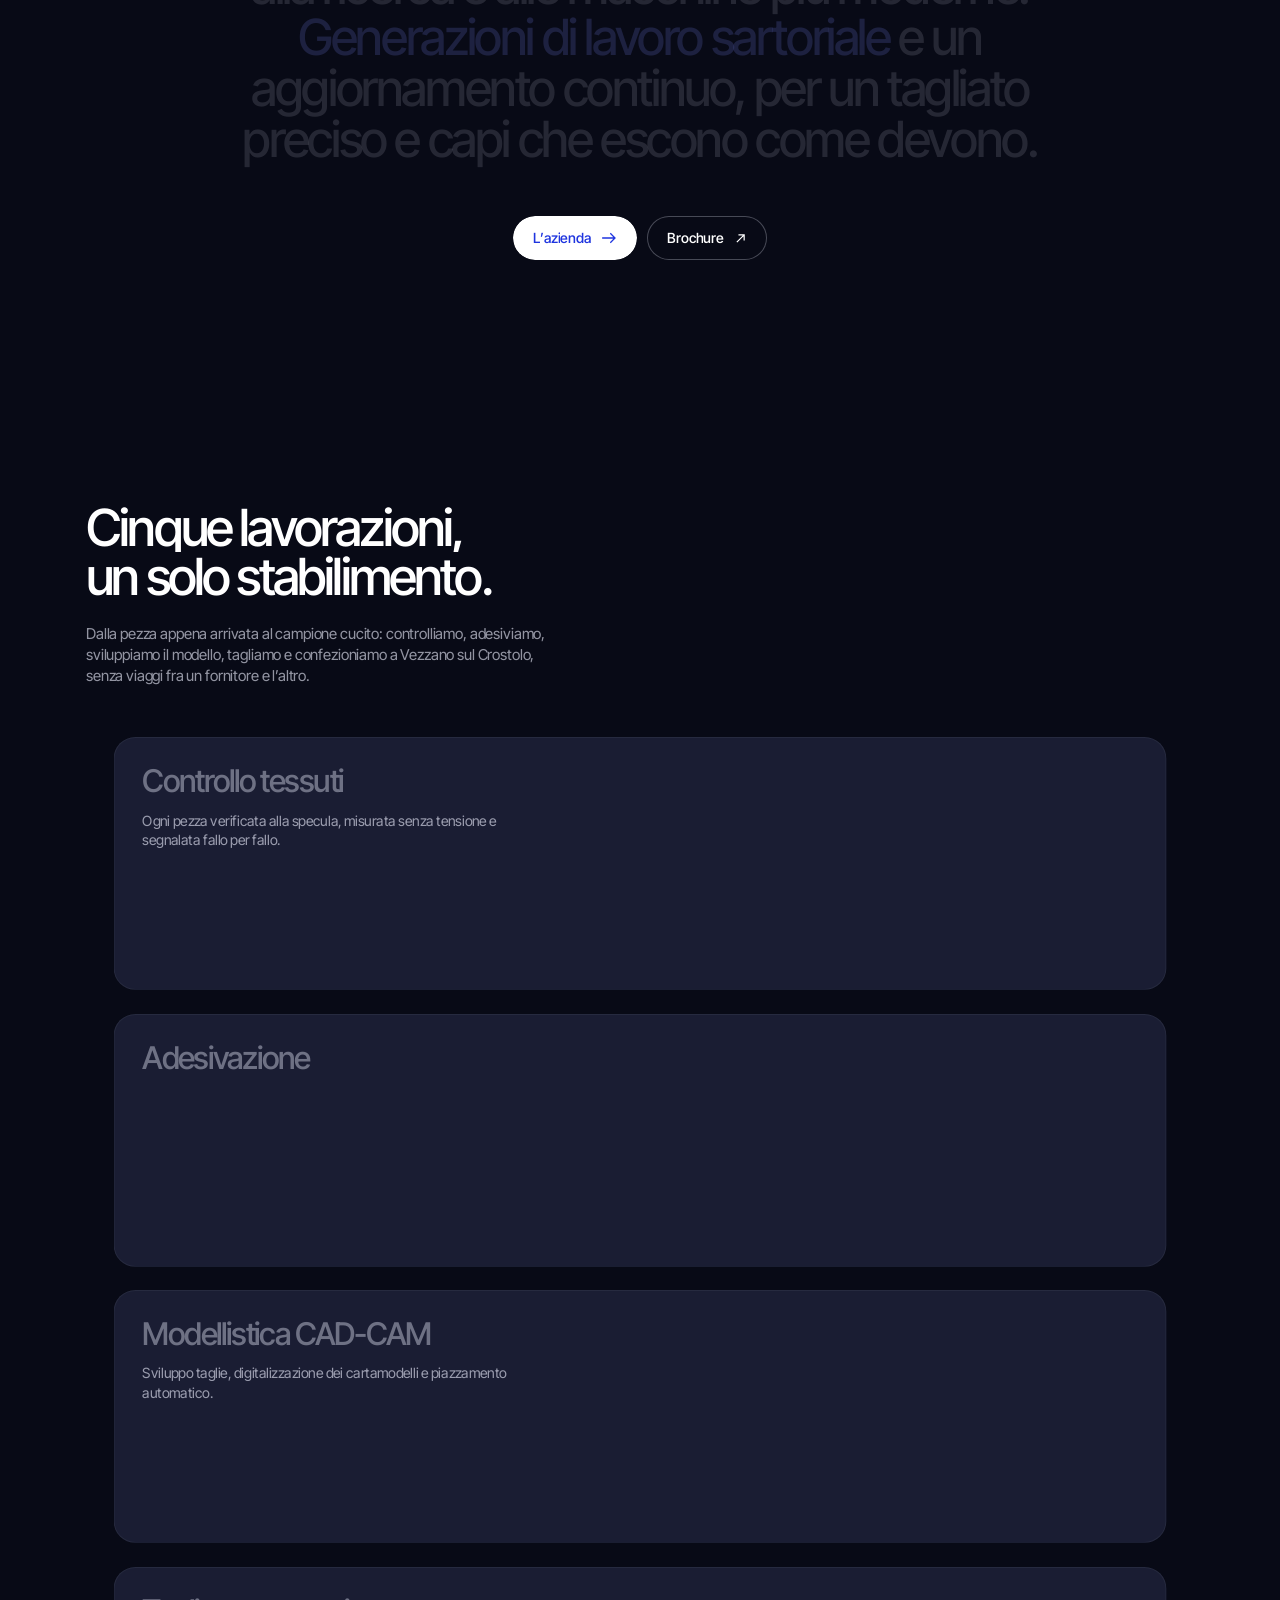
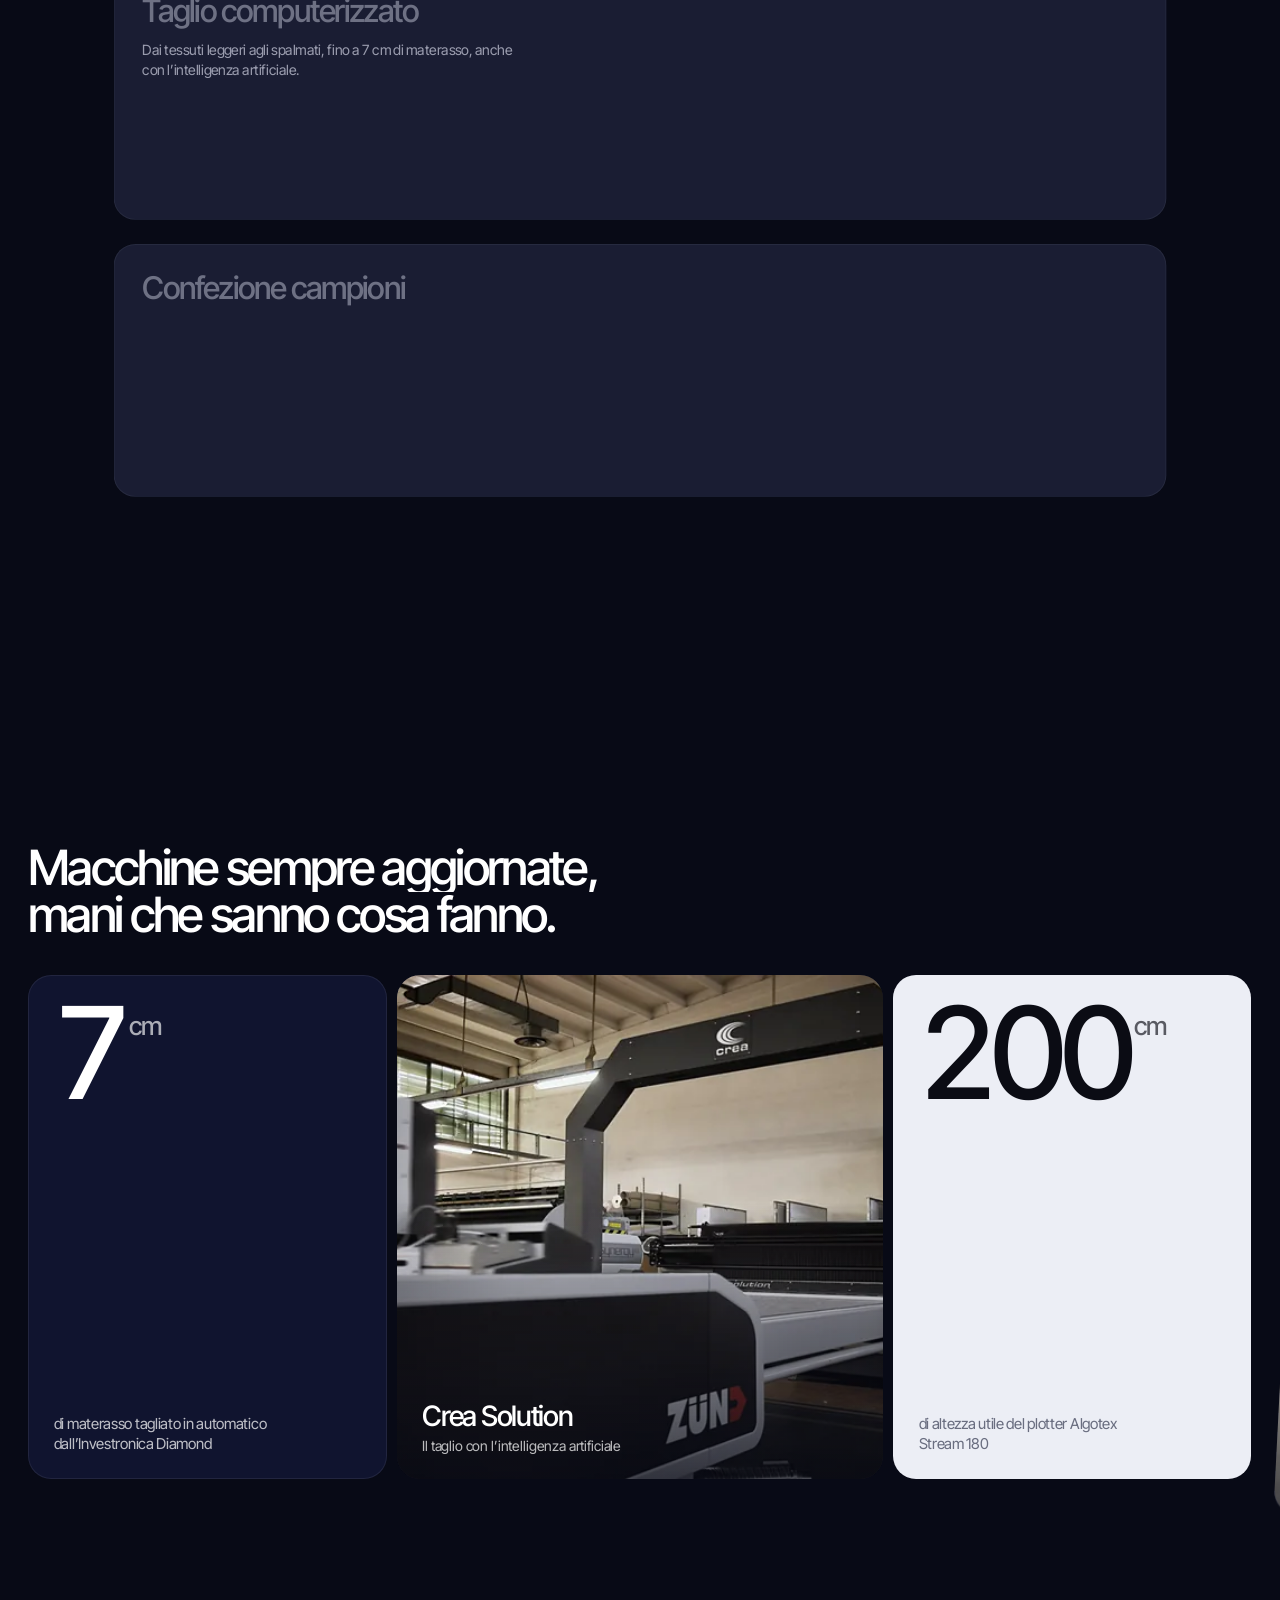
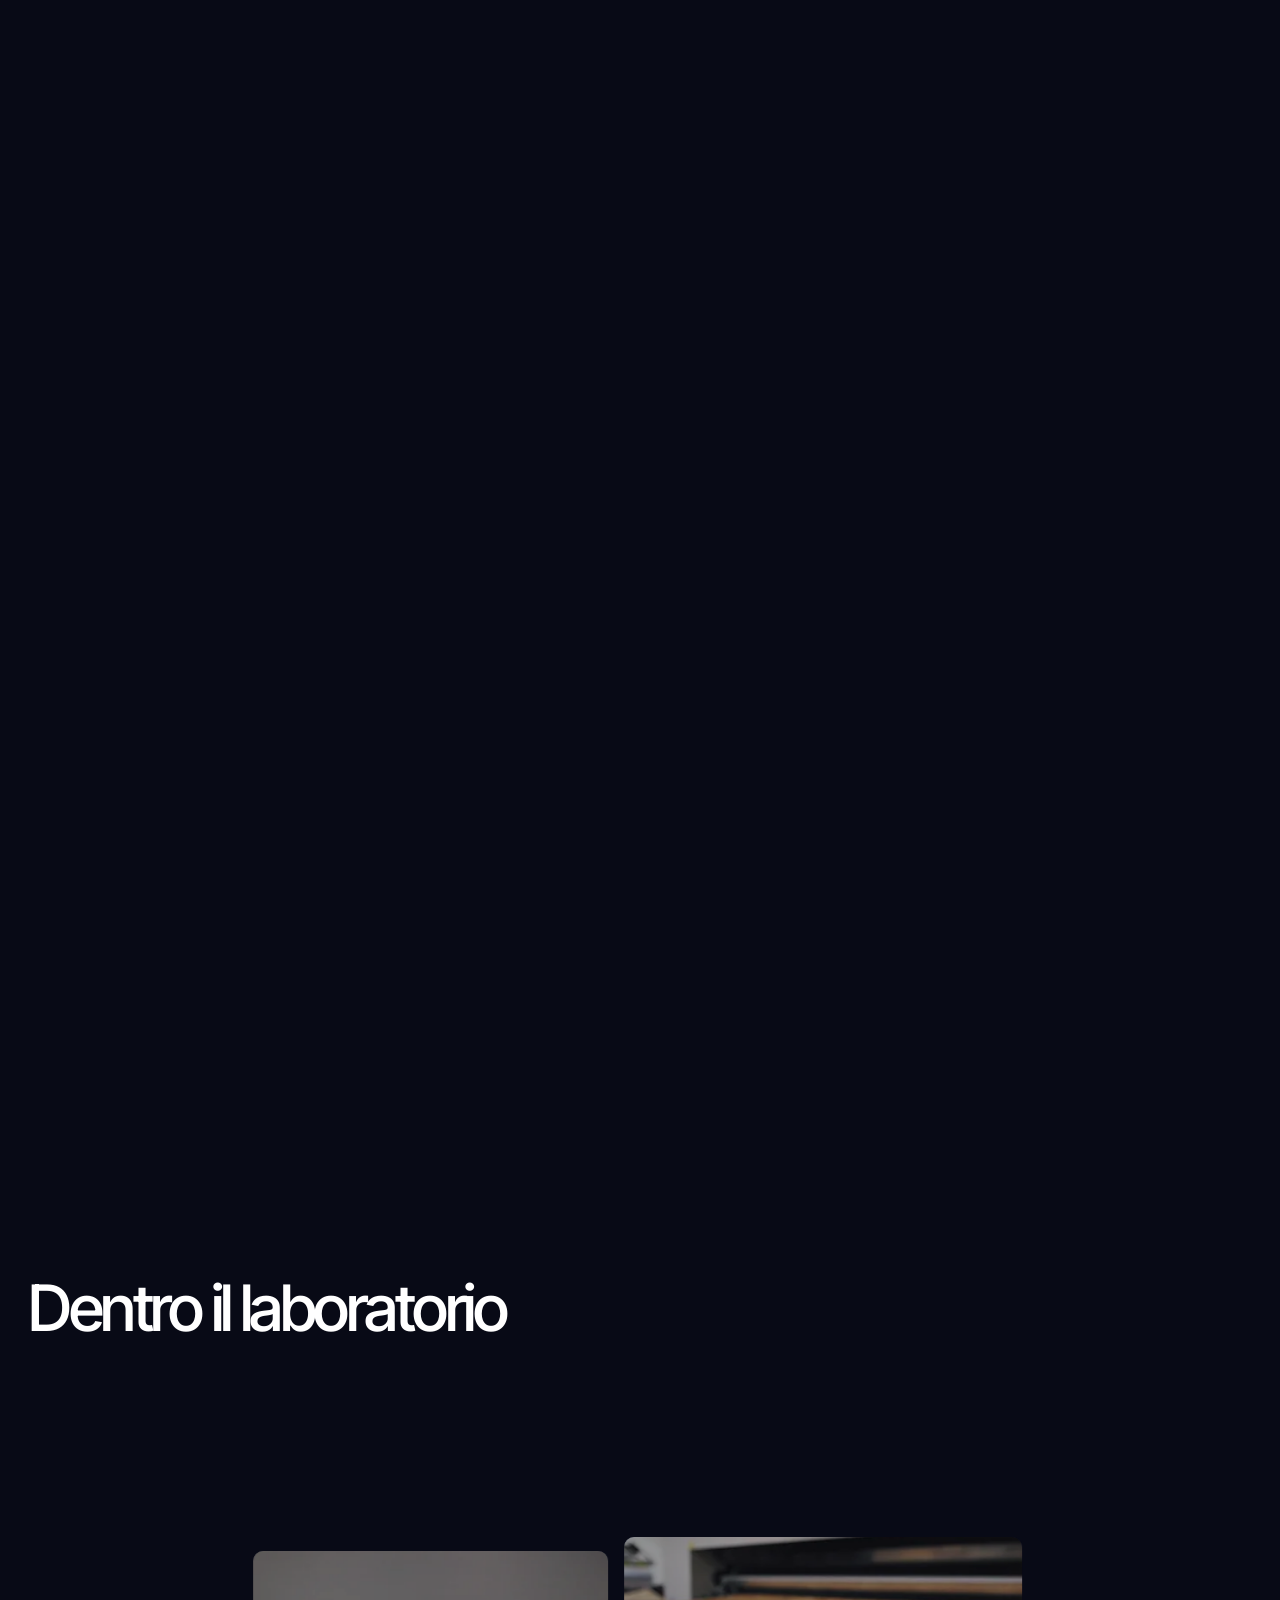
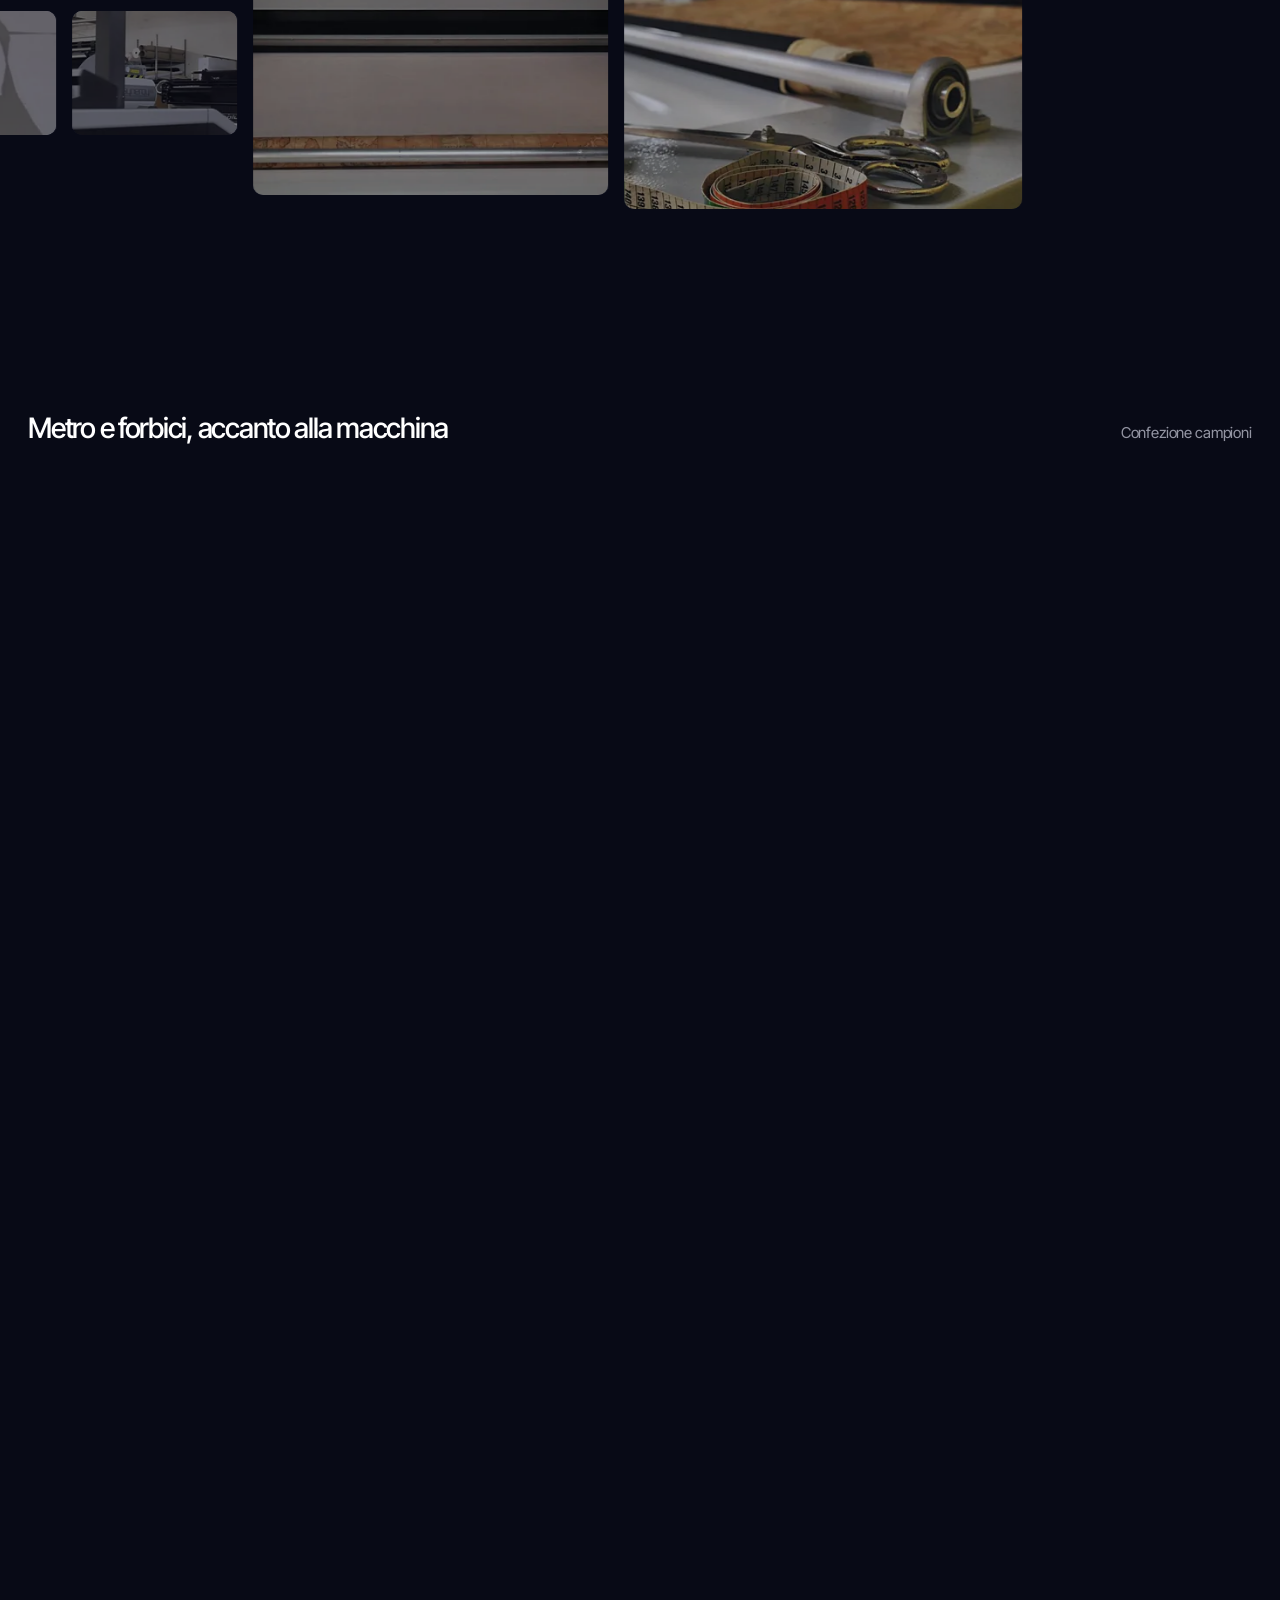
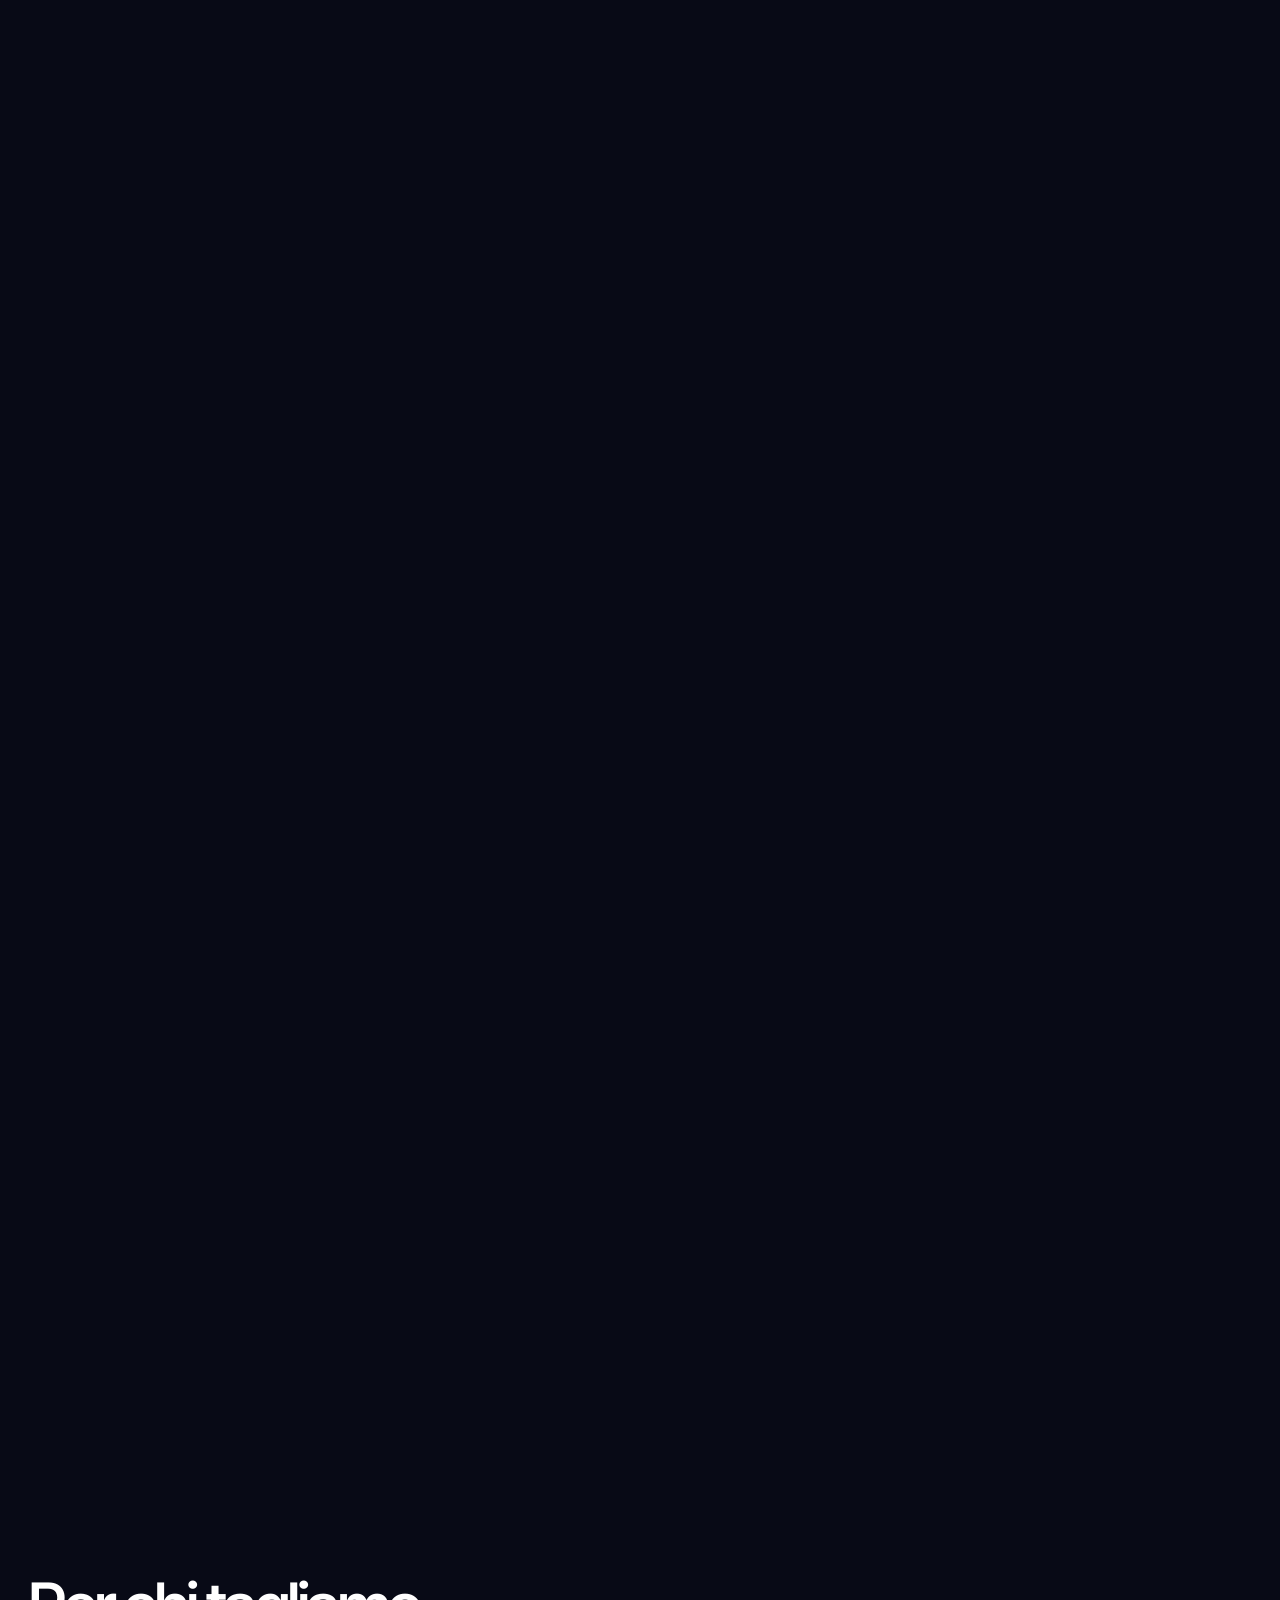
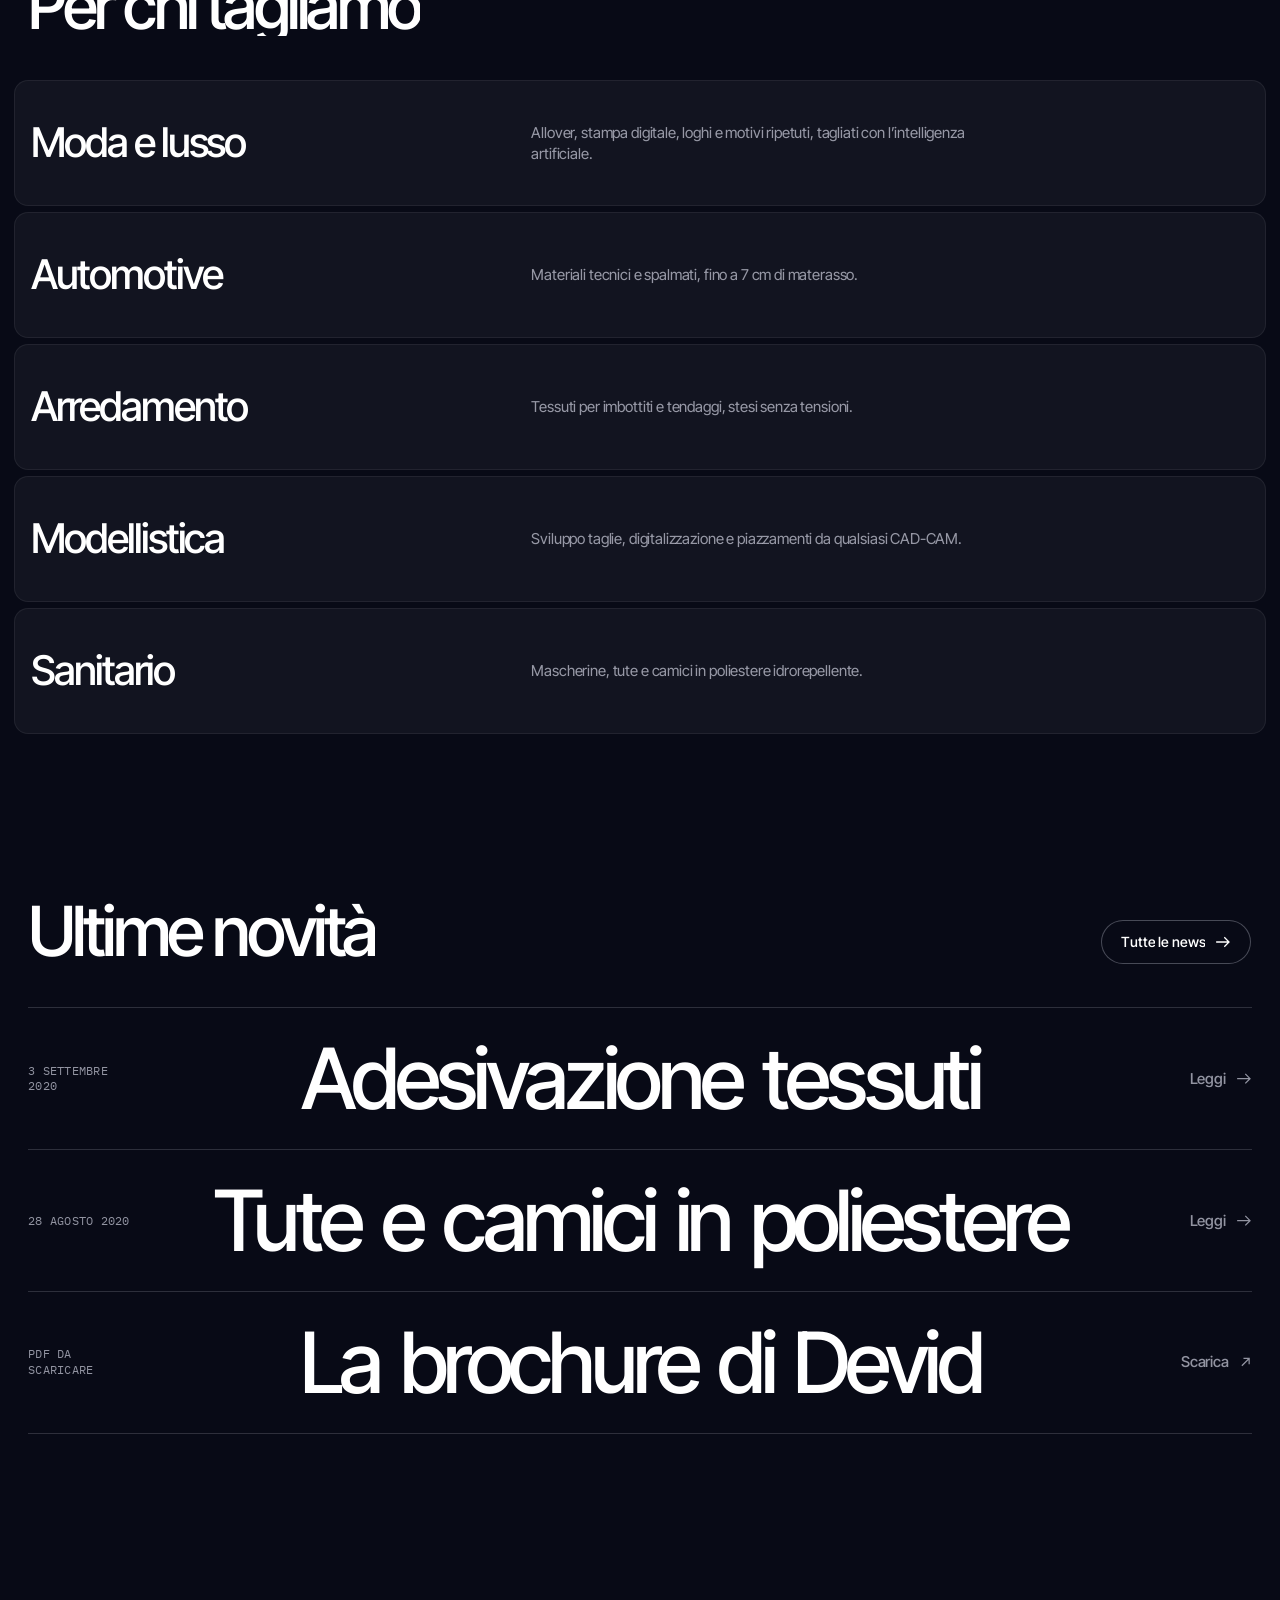
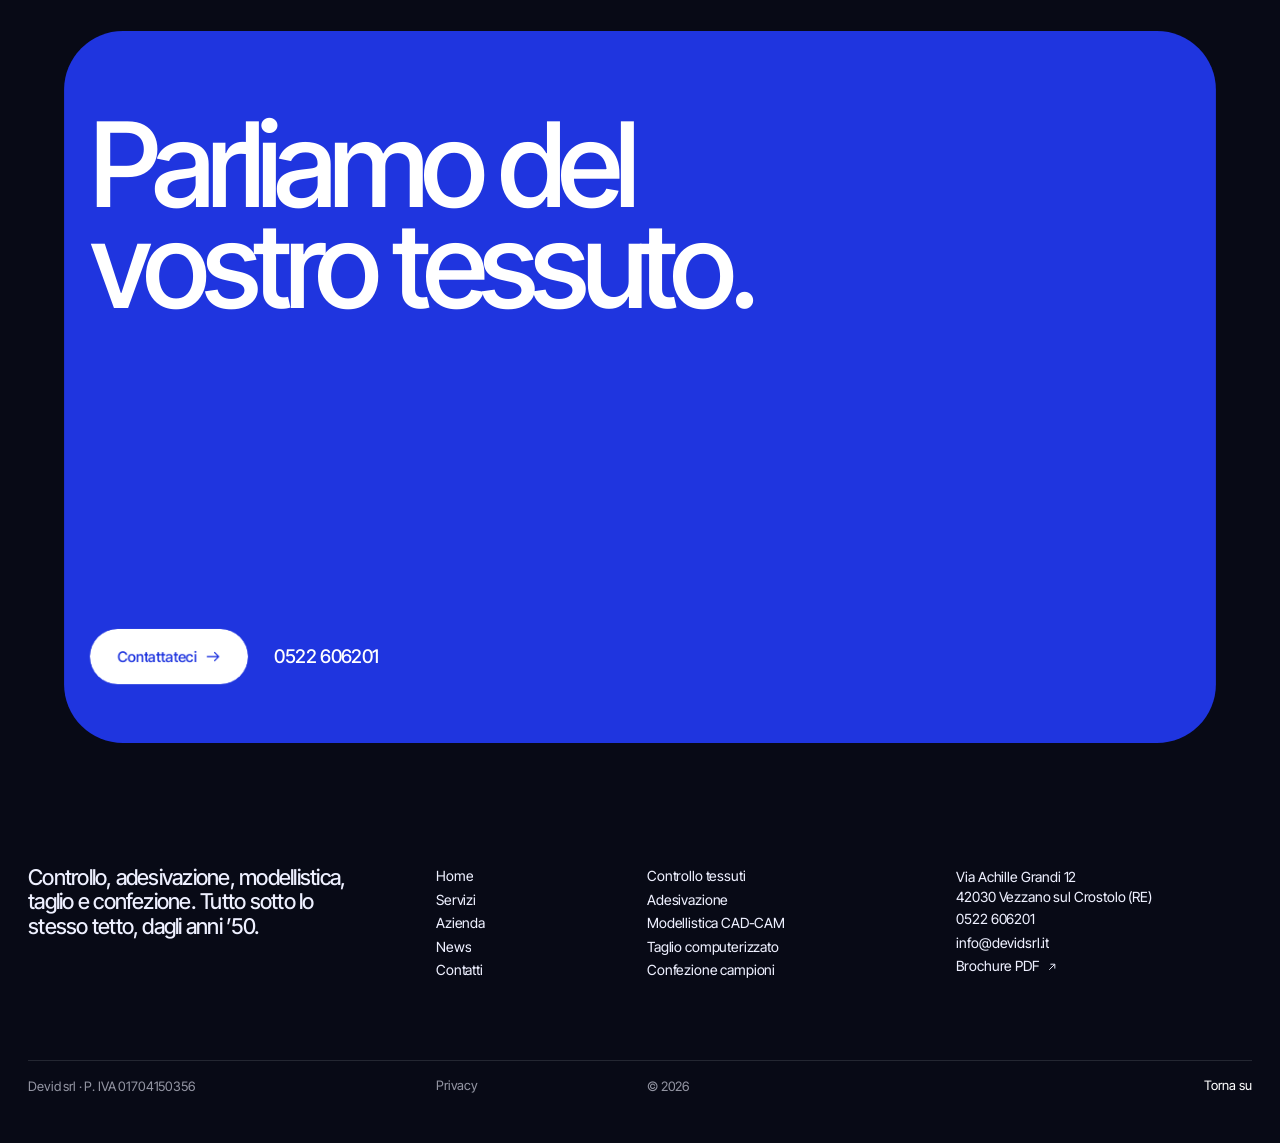
==== commit 26c1c2d0: "Taglio piu' realistico, nuovo laboratorio, via il logo dal piede Taglio: portale orizzontale con la " ====
--- a/index.html
+++ b/index.html
@@ -154,18 +154,15 @@
     </div>
   </section>
 
-  <section class="caroselli" aria-labelledby="caroselli-t">
-    <div class="caroselli-testa">
-      <h2 id="caroselli-t" class="caroselli-titolo" data-righe>Dentro il laboratorio</h2>
-    </div>
-    <div class="carosello" data-carosello="-1">
-      <div class="carosello-binario" data-carosello-binario>
-        <div class="carosello-giro"><figure class="carosello-foto"><img src="assets/img/zund-operatrice-800.webp" srcset="assets/img/zund-operatrice-800.webp 800w, assets/img/zund-operatrice-1400.webp 1400w, assets/img/zund-operatrice-2400.webp 2400w" sizes="(max-width: 760px) 60vw, 30vw" alt="Il taglio guidato dallo schermo" loading="lazy" decoding="async"></figure><p class="carosello-frase">Controlliamo ogni pezza alla specula, prima che entri in lavorazione</p><figure class="carosello-foto"><img src="assets/img/taglio-testa-800.webp" srcset="assets/img/taglio-testa-800.webp 800w, assets/img/taglio-testa-1400.webp 1400w" sizes="(max-width: 760px) 60vw, 30vw" alt="La testa di taglio" loading="lazy" decoding="async"></figure><p class="carosello-frase">Tagliamo fino a 7 cm di materasso, anche con l’intelligenza artificiale</p><figure class="carosello-foto"><img src="assets/img/sagome-800.webp" srcset="assets/img/sagome-800.webp 800w, assets/img/sagome-1400.webp 1400w" sizes="(max-width: 760px) 60vw, 30vw" alt="Le sagome di un piazzamento" loading="lazy" decoding="async"></figure><p class="carosello-frase">Sviluppiamo le taglie al CAD-CAM e piazziamo i pezzi per consumare meno tessuto</p><figure class="carosello-foto"><img src="assets/img/zund-portale-800.webp" srcset="assets/img/zund-portale-800.webp 800w, assets/img/zund-portale-1400.webp 1400w, assets/img/zund-portale-2400.webp 2400w" sizes="(max-width: 760px) 60vw, 30vw" alt="Il portale di scansione" loading="lazy" decoding="async"></figure><p class="carosello-frase">Piazzamenti automatici da file DXF di qualsiasi sistema CAD-CAM</p></div><div class="carosello-giro" aria-hidden="true"><figure class="carosello-foto"><img src="assets/img/zund-operatrice-800.webp" srcset="assets/img/zund-operatrice-800.webp 800w, assets/img/zund-operatrice-1400.webp 1400w, assets/img/zund-operatrice-2400.webp 2400w" sizes="(max-width: 760px) 60vw, 30vw" alt="" loading="lazy" decoding="async"></figure><p class="carosello-frase">Controlliamo ogni pezza alla specula, prima che entri in lavorazione</p><figure class="carosello-foto"><img src="assets/img/taglio-testa-800.webp" srcset="assets/img/taglio-testa-800.webp 800w, assets/img/taglio-testa-1400.webp 1400w" sizes="(max-width: 760px) 60vw, 30vw" alt="" loading="lazy" decoding="async"></figure><p class="carosello-frase">Tagliamo fino a 7 cm di materasso, anche con l’intelligenza artificiale</p><figure class="carosello-foto"><img src="assets/img/sagome-800.webp" srcset="assets/img/sagome-800.webp 800w, assets/img/sagome-1400.webp 1400w" sizes="(max-width: 760px) 60vw, 30vw" alt="" loading="lazy" decoding="async"></figure><p class="carosello-frase">Sviluppiamo le taglie al CAD-CAM e piazziamo i pezzi per consumare meno tessuto</p><figure class="carosello-foto"><img src="assets/img/zund-portale-800.webp" srcset="assets/img/zund-portale-800.webp 800w, assets/img/zund-portale-1400.webp 1400w, assets/img/zund-portale-2400.webp 2400w" sizes="(max-width: 760px) 60vw, 30vw" alt="" loading="lazy" decoding="async"></figure><p class="carosello-frase">Piazzamenti automatici da file DXF di qualsiasi sistema CAD-CAM</p></div>
-      </div>
-    </div><div class="carosello" data-carosello="1">
-      <div class="carosello-binario" data-carosello-binario>
-        <div class="carosello-giro"><figure class="carosello-foto"><img src="assets/img/adesivazione-800.webp" srcset="assets/img/adesivazione-800.webp 800w, assets/img/adesivazione-1400.webp 1400w" sizes="(max-width: 760px) 60vw, 30vw" alt="La macchina per l’adesivazione" loading="lazy" decoding="async"></figure><p class="carosello-frase">Adesivazione, accoppiatura e decatizzo nello stesso stabilimento del taglio</p><figure class="carosello-foto"><img src="assets/img/metro-800.webp" srcset="assets/img/metro-800.webp 800w, assets/img/metro-1400.webp 1400w" sizes="(max-width: 760px) 60vw, 30vw" alt="Metro e forbici sulla macchina" loading="lazy" decoding="async"></figure><p class="carosello-frase">Campioni e produzione cuciti da operatrici con esperienza decennale</p><figure class="carosello-foto"><img src="assets/img/cartamodello-800.webp" srcset="assets/img/cartamodello-800.webp 800w, assets/img/cartamodello-1400.webp 1400w" sizes="(max-width: 760px) 60vw, 30vw" alt="I cartamodelli sul tavolo" loading="lazy" decoding="async"></figure><p class="carosello-frase">Generazioni di lavoro sartoriale, dagli anni ’50 a Vezzano sul Crostolo</p><figure class="carosello-foto"><img src="assets/img/stesura-800.webp" srcset="assets/img/stesura-800.webp 800w, assets/img/stesura-1400.webp 1400w" sizes="(max-width: 760px) 60vw, 30vw" alt="La pezza stesa sul tavolo" loading="lazy" decoding="async"></figure><p class="carosello-frase">Stenditori elettronici senza tensioni, perché il tessuto non cali dopo il taglio</p></div><div class="carosello-giro" aria-hidden="true"><figure class="carosello-foto"><img src="assets/img/adesivazione-800.webp" srcset="assets/img/adesivazione-800.webp 800w, assets/img/adesivazione-1400.webp 1400w" sizes="(max-width: 760px) 60vw, 30vw" alt="" loading="lazy" decoding="async"></figure><p class="carosello-frase">Adesivazione, accoppiatura e decatizzo nello stesso stabilimento del taglio</p><figure class="carosello-foto"><img src="assets/img/metro-800.webp" srcset="assets/img/metro-800.webp 800w, assets/img/metro-1400.webp 1400w" sizes="(max-width: 760px) 60vw, 30vw" alt="" loading="lazy" decoding="async"></figure><p class="carosello-frase">Campioni e produzione cuciti da operatrici con esperienza decennale</p><figure class="carosello-foto"><img src="assets/img/cartamodello-800.webp" srcset="assets/img/cartamodello-800.webp 800w, assets/img/cartamodello-1400.webp 1400w" sizes="(max-width: 760px) 60vw, 30vw" alt="" loading="lazy" decoding="async"></figure><p class="carosello-frase">Generazioni di lavoro sartoriale, dagli anni ’50 a Vezzano sul Crostolo</p><figure class="carosello-foto"><img src="assets/img/stesura-800.webp" srcset="assets/img/stesura-800.webp 800w, assets/img/stesura-1400.webp 1400w" sizes="(max-width: 760px) 60vw, 30vw" alt="" loading="lazy" decoding="async"></figure><p class="carosello-frase">Stenditori elettronici senza tensioni, perché il tessuto non cali dopo il taglio</p></div>
-      </div>
+  <section class="fila" data-fila aria-labelledby="fila-t">
+    <div class="fila-palco">
+      <h2 id="fila-t" class="fila-titolo" data-righe>Dentro il laboratorio</h2>
+      <div class="fila-scena">
+        <div class="fila-binario" data-fila-binario>
+          <figure class="fila-foto" data-fila-foto data-nome="Il taglio guidato dallo schermo" data-reparto="Taglio con l’intelligenza artificiale"><span class="fila-dentro"><img src="assets/img/zund-operatrice-800.webp" srcset="assets/img/zund-operatrice-800.webp 800w, assets/img/zund-operatrice-1400.webp 1400w, assets/img/zund-operatrice-2400.webp 2400w" sizes="(max-width: 760px) 80vw, 46vw" alt="Il taglio guidato dallo schermo" loading="lazy" decoding="async"></span></figure><figure class="fila-foto" data-fila-foto data-nome="La testa del Morgan Next 2" data-reparto="Taglio computerizzato"><span class="fila-dentro"><img src="assets/img/taglio-testa-800.webp" srcset="assets/img/taglio-testa-800.webp 800w, assets/img/taglio-testa-1400.webp 1400w" sizes="(max-width: 760px) 80vw, 46vw" alt="La testa del Morgan Next 2" loading="lazy" decoding="async"></span></figure><figure class="fila-foto" data-fila-foto data-nome="Le sagome di un piazzamento" data-reparto="Modellistica CAD-CAM"><span class="fila-dentro"><img src="assets/img/sagome-800.webp" srcset="assets/img/sagome-800.webp 800w, assets/img/sagome-1400.webp 1400w" sizes="(max-width: 760px) 80vw, 46vw" alt="Le sagome di un piazzamento" loading="lazy" decoding="async"></span></figure><figure class="fila-foto" data-fila-foto data-nome="Il portale che legge la pezza" data-reparto="Scansione"><span class="fila-dentro"><img src="assets/img/zund-portale-800.webp" srcset="assets/img/zund-portale-800.webp 800w, assets/img/zund-portale-1400.webp 1400w, assets/img/zund-portale-2400.webp 2400w" sizes="(max-width: 760px) 80vw, 46vw" alt="Il portale che legge la pezza" loading="lazy" decoding="async"></span></figure><figure class="fila-foto" data-fila-foto data-nome="La macchina per l’adesivazione" data-reparto="Adesivazione"><span class="fila-dentro"><img src="assets/img/adesivazione-800.webp" srcset="assets/img/adesivazione-800.webp 800w, assets/img/adesivazione-1400.webp 1400w" sizes="(max-width: 760px) 80vw, 46vw" alt="La macchina per l’adesivazione" loading="lazy" decoding="async"></span></figure><figure class="fila-foto" data-fila-foto data-nome="Metro e forbici, accanto alla macchina" data-reparto="Confezione campioni"><span class="fila-dentro"><img src="assets/img/metro-800.webp" srcset="assets/img/metro-800.webp 800w, assets/img/metro-1400.webp 1400w" sizes="(max-width: 760px) 80vw, 46vw" alt="Metro e forbici, accanto alla macchina" loading="lazy" decoding="async"></span></figure>
+        </div>
+      </div>
+      <div class="fila-dida" aria-live="polite"><p class="fila-nome" data-fila-nome></p><p class="fila-reparto" data-fila-reparto></p></div>
     </div>
   </section>
 
@@ -264,7 +261,6 @@
       </ul>
     </div>
   </div>
-  <div class="piede-marchio" data-marchio-grande><img src="assets/logo-devid-bianco.svg" alt="Devid srl" width="1513" height="476" loading="lazy"></div>
   <div class="piede-fondo">
     <p>Devid srl · P. IVA 01704150356</p>
     <p><a href="privacy/" data-tenda="Privacy"><span data-gira>Privacy</span></a></p>
--- a/assets/css/sito.css
+++ b/assets/css/sito.css
@@ -794,3 +794,48 @@
 .blocco > .schede { grid-column: 1 / -1; grid-template-columns: repeat(3, 1fr); }
 @media (max-width: 1024px) { .blocco > .schede { grid-template-columns: 1fr 1fr; } }
 @media (max-width: 760px) { .blocco > .schede { grid-template-columns: 1fr; } }
+
+/* ---------- telefono: niente che sporga, cose leggibili, effetti leggeri ---------- */
+html { overflow-x: clip; }
+.intreccio { overflow: clip; overflow-clip-margin: 20px; }
+@media (max-width: 760px) {
+  /* la sfocatura di sfondo sui telefoni costa troppo: fondi pieni */
+  .menu, .lavori-chip i, .acceso-tag i, .vetrina-azione, .mappa-carta, .settore, .servizio-tag li { backdrop-filter: none !important; -webkit-backdrop-filter: none !important; }
+  .eroe-laser-dato { display: none; }
+  /* carte dei servizi della home: il disegno sopra, il testo sotto, niente sovrapposizioni */
+  .accesi:not(.accesi-apri) .acceso { min-height: 360px; }
+  .accesi:not(.accesi-apri) .acceso-arte { height: 52%; -webkit-mask-image: linear-gradient(180deg, #000 60%, transparent); mask-image: linear-gradient(180deg, #000 60%, transparent); }
+  .accesi:not(.accesi-apri) .acceso-tag { display: none; }
+  .accesi:not(.accesi-apri) .acceso-luce { background: radial-gradient(120% 60% at 50% 0%, rgba(43, 62, 230, .45), rgba(20, 28, 110, .15) 55%, rgba(10, 12, 32, 0) 80%), linear-gradient(0deg, #0b0e26 46%, rgba(11, 14, 38, 0) 62%); }
+  /* contatti: riquadri compatti */
+  .contatto { min-height: 0; padding: 22px 70px 22px 20px; justify-content: center; }
+  .contatto-cerchio { top: 50%; margin-top: -23px; right: 18px; }
+  .contatto-valore { font-size: clamp(24px, 7vw, 34px); }
+  /* servizio successivo: la freccia non copre il nome */
+  .prossimo-nome { font-size: clamp(34px, 10vw, 52px); padding-right: 64px; }
+  .intreccio-b { right: 2%; }
+}
+/* il menu del telefono è sempre bianco con le voci scure, anche sulle pagine blu notte */
+.menu-telefono-carta, .menu-telefono-carta a { color: var(--inchiostro); }
+.menu-telefono-piede, .menu-telefono-piede a { color: var(--grigio); }
+.menu-telefono-carta nav a[aria-current], .menu-telefono-carta nav a:active { color: var(--blu); }
+
+/* ---------- dentro il laboratorio: la fila in cui la foto al centro cresce (sul modello di The First The Last) ---------- */
+.fila-palco { position: relative; height: 100vh; height: 100lvh; display: flex; flex-direction: column; padding: calc(84px + 2vh) 0 calc(var(--m) * 2); overflow: hidden; }
+.fila-titolo { padding: 0 calc(var(--m) * 2); font-size: clamp(38px, 5vw, 96px); font-weight: 520; letter-spacing: -.055em; line-height: .94; color: #fff; }
+.fila-scena { position: relative; flex: 1; min-height: 0; display: flex; align-items: center; }
+.fila-binario { display: flex; align-items: center; gap: var(--fila-gap, 14px); will-change: transform; }
+.fila-foto { flex: none; position: relative; overflow: hidden; border-radius: 10px; background: #12162f; will-change: width, height; }
+.fila-dentro { position: absolute; left: 50%; top: 50%; width: var(--fila-gw, 46vw); height: var(--fila-gh, 30vw); transform: translate(-50%, -50%); }
+.fila-dentro img { width: 100%; height: 100%; object-fit: cover; }
+.fila-foto::after { content: ''; position: absolute; inset: 0; background: #080a16; opacity: var(--fila-buio, .55); pointer-events: none; }
+.fila-dida { display: flex; justify-content: space-between; align-items: baseline; gap: 20px; padding: 0 calc(var(--m) * 2); min-height: 2.4em; }
+.fila-nome { font-size: clamp(22px, 2.2vw, 40px); font-weight: 520; letter-spacing: -.045em; color: #fff; }
+.fila-reparto { font-size: 15px; color: var(--ghiaccio-2); }
+@media (max-width: 760px) {
+  .fila-palco { padding: 84px 0 calc(var(--m) * 1.6); }
+  .fila-titolo { padding: 0 calc(var(--m) * 1.4); }
+  .fila-dida { padding: 0 calc(var(--m) * 1.4); flex-direction: column; gap: 4px; }
+  .fila-nome { font-size: 22px; }
+}
+.piede-fondo { margin-top: clamp(48px, 6vw, 96px); }
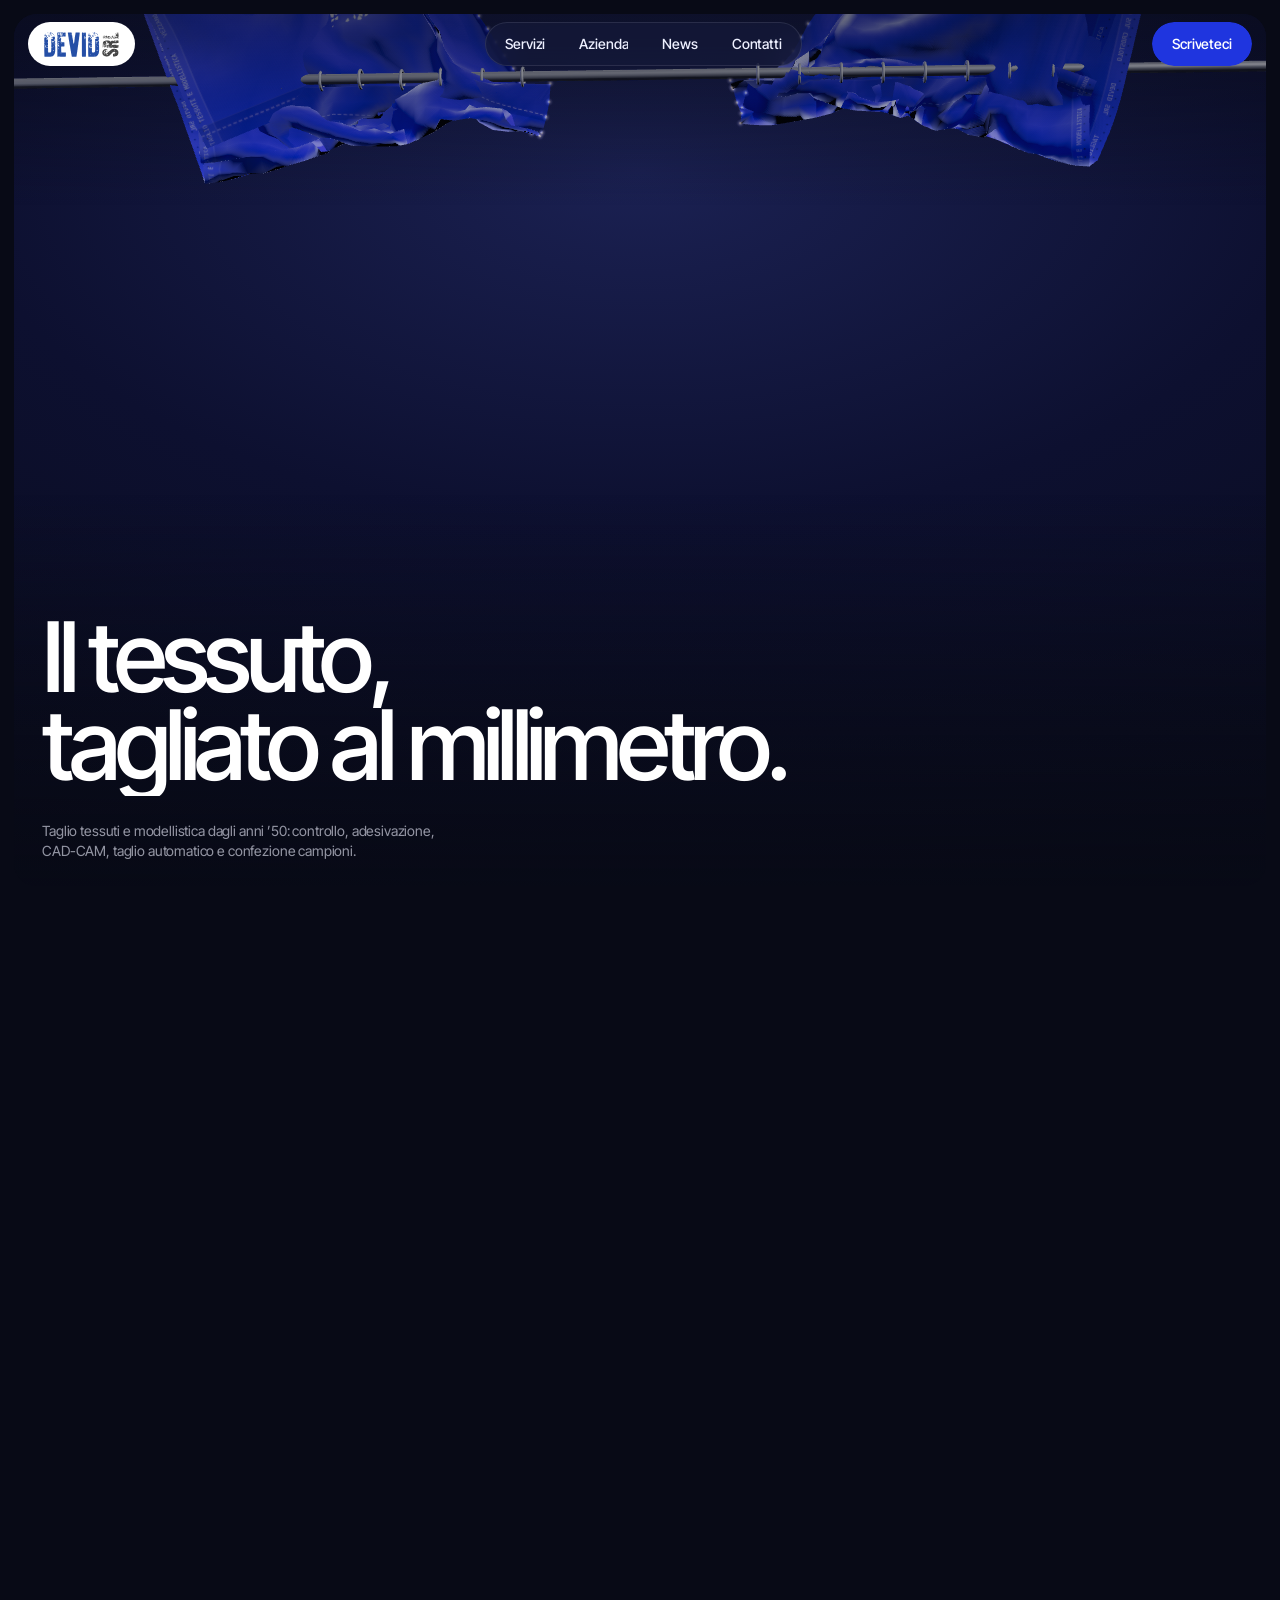
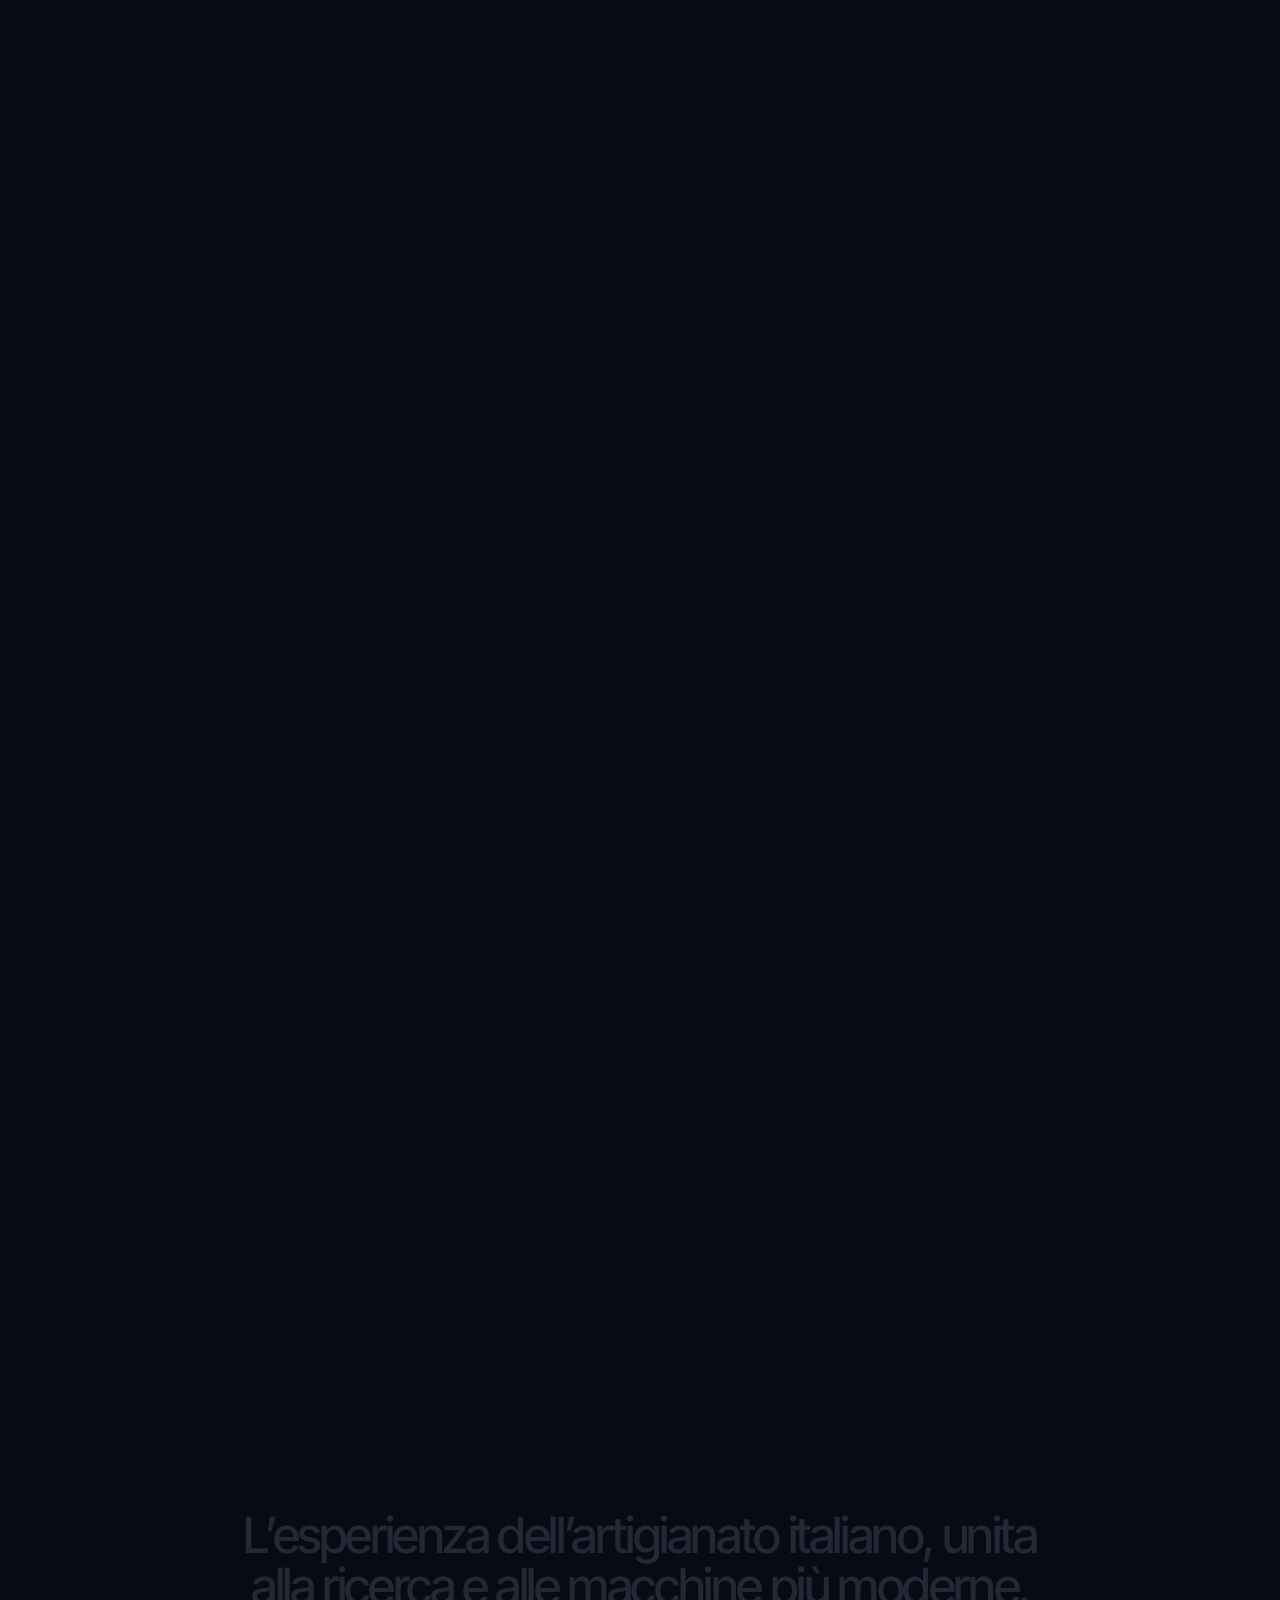
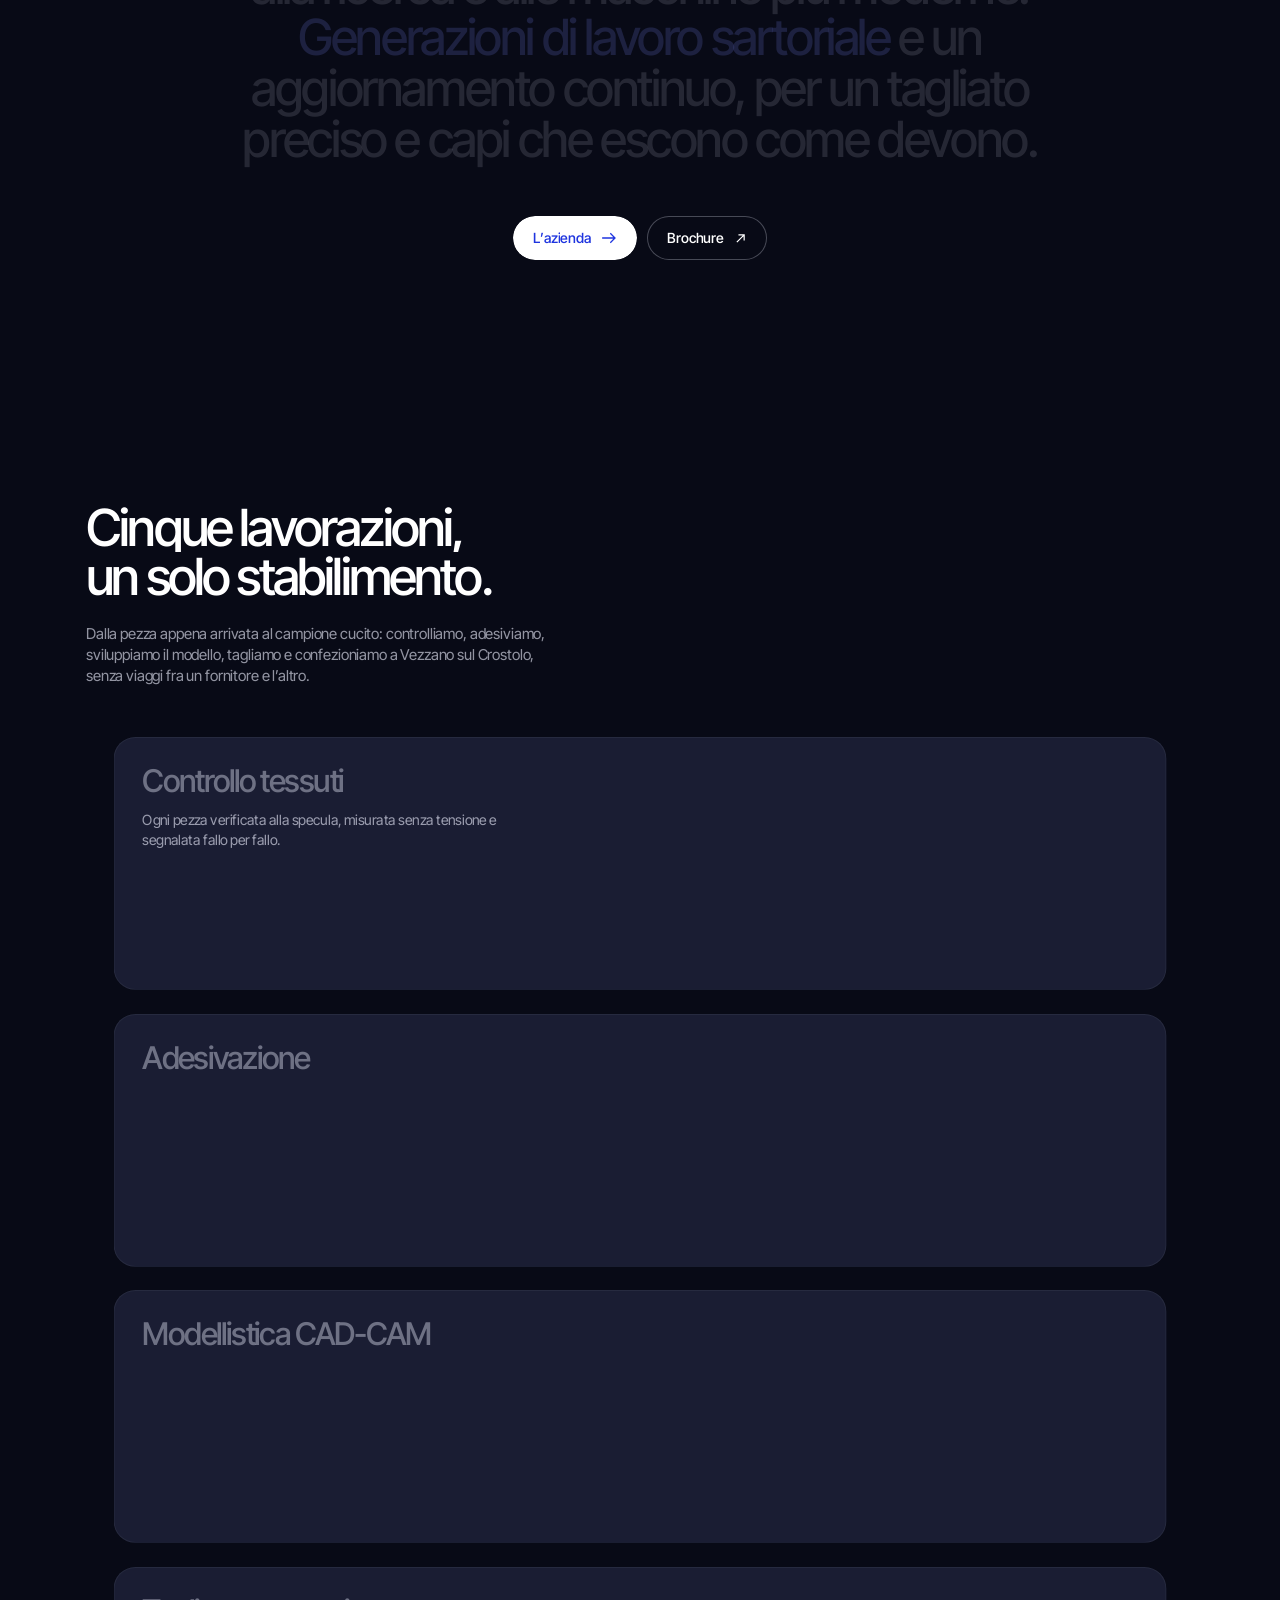
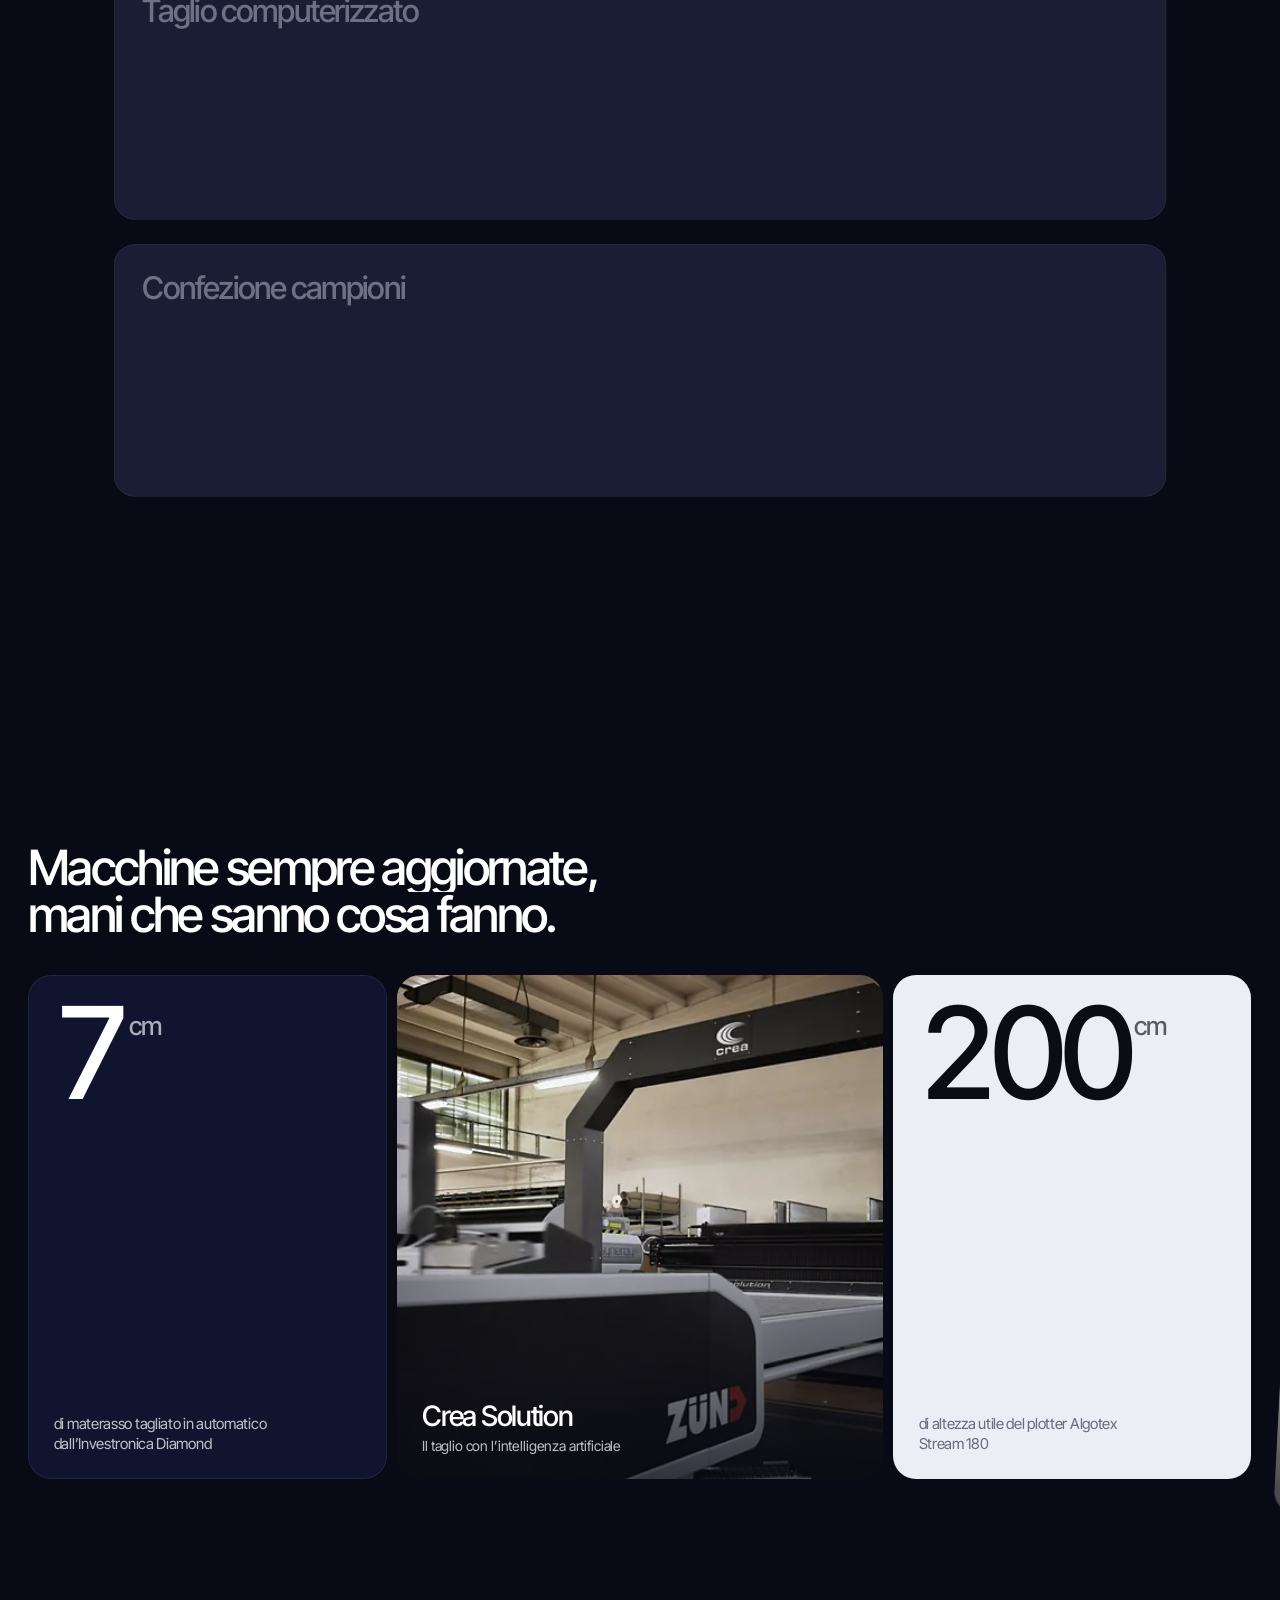
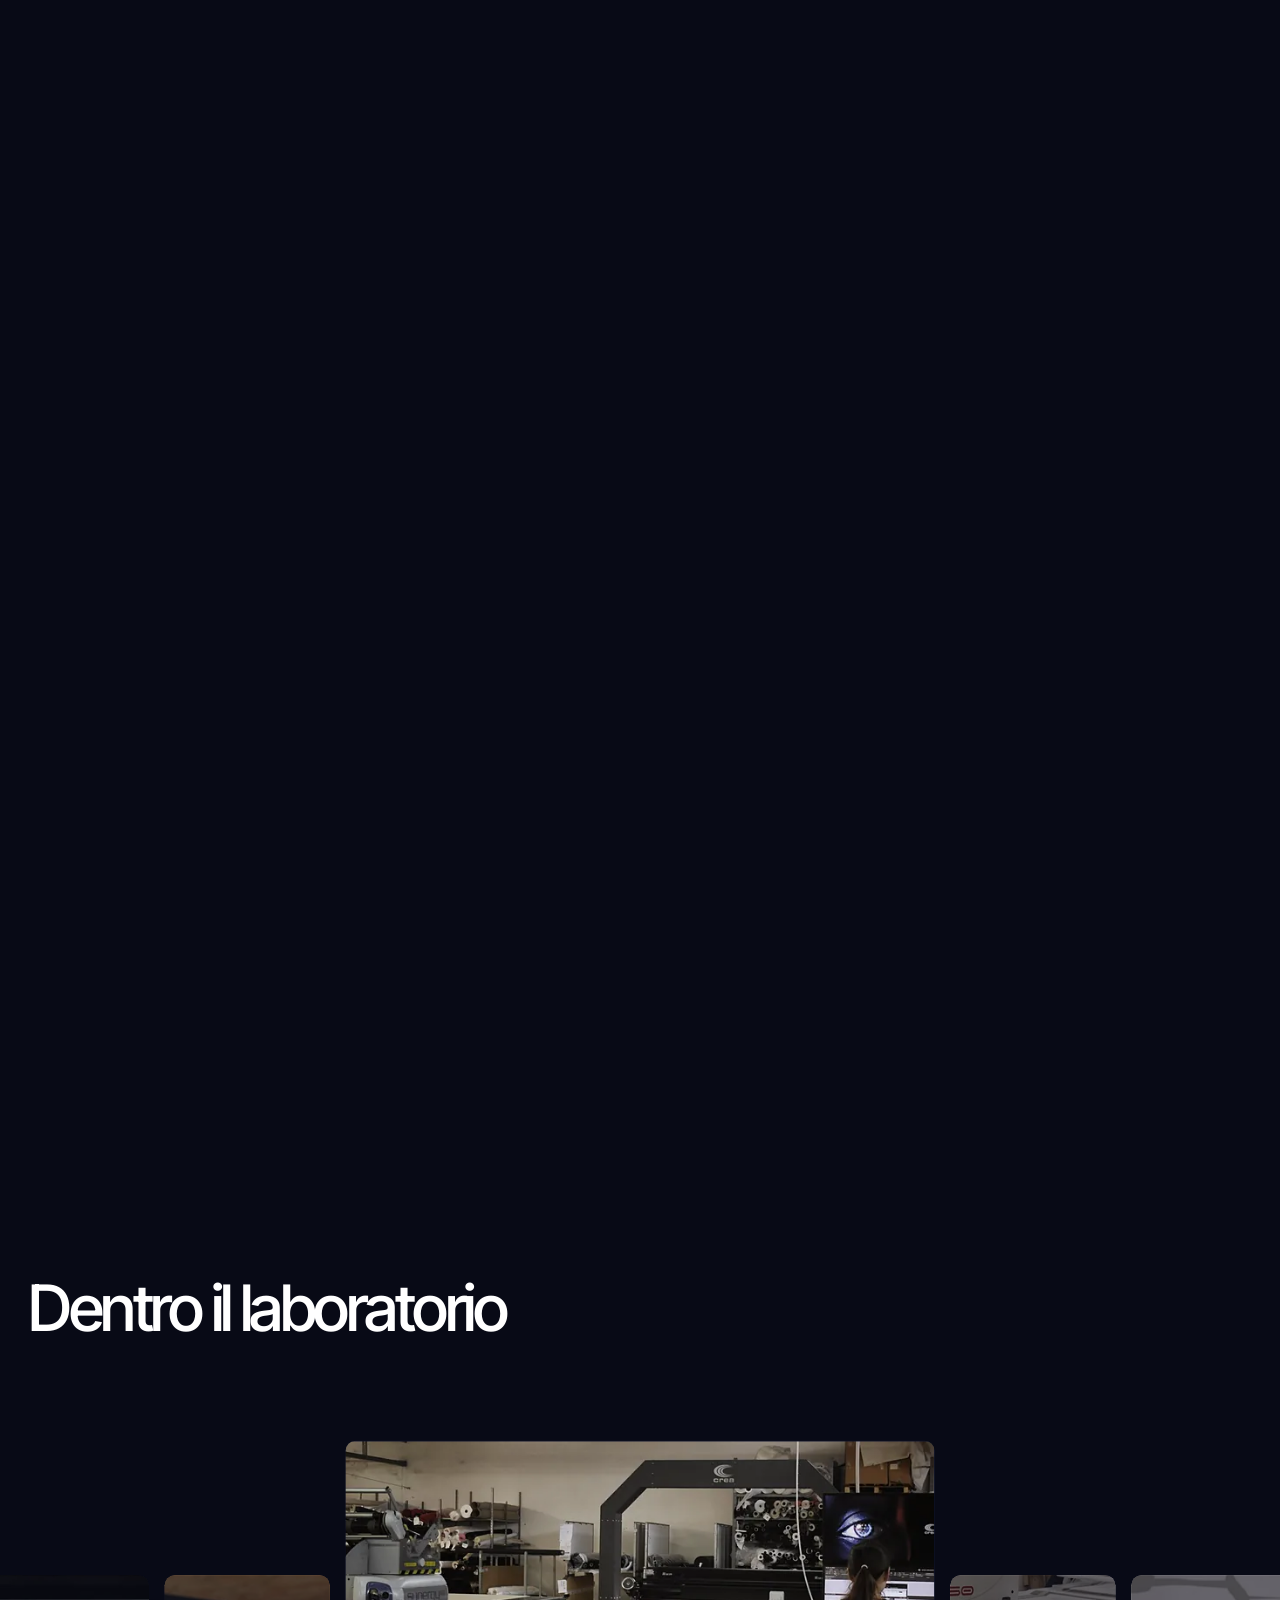
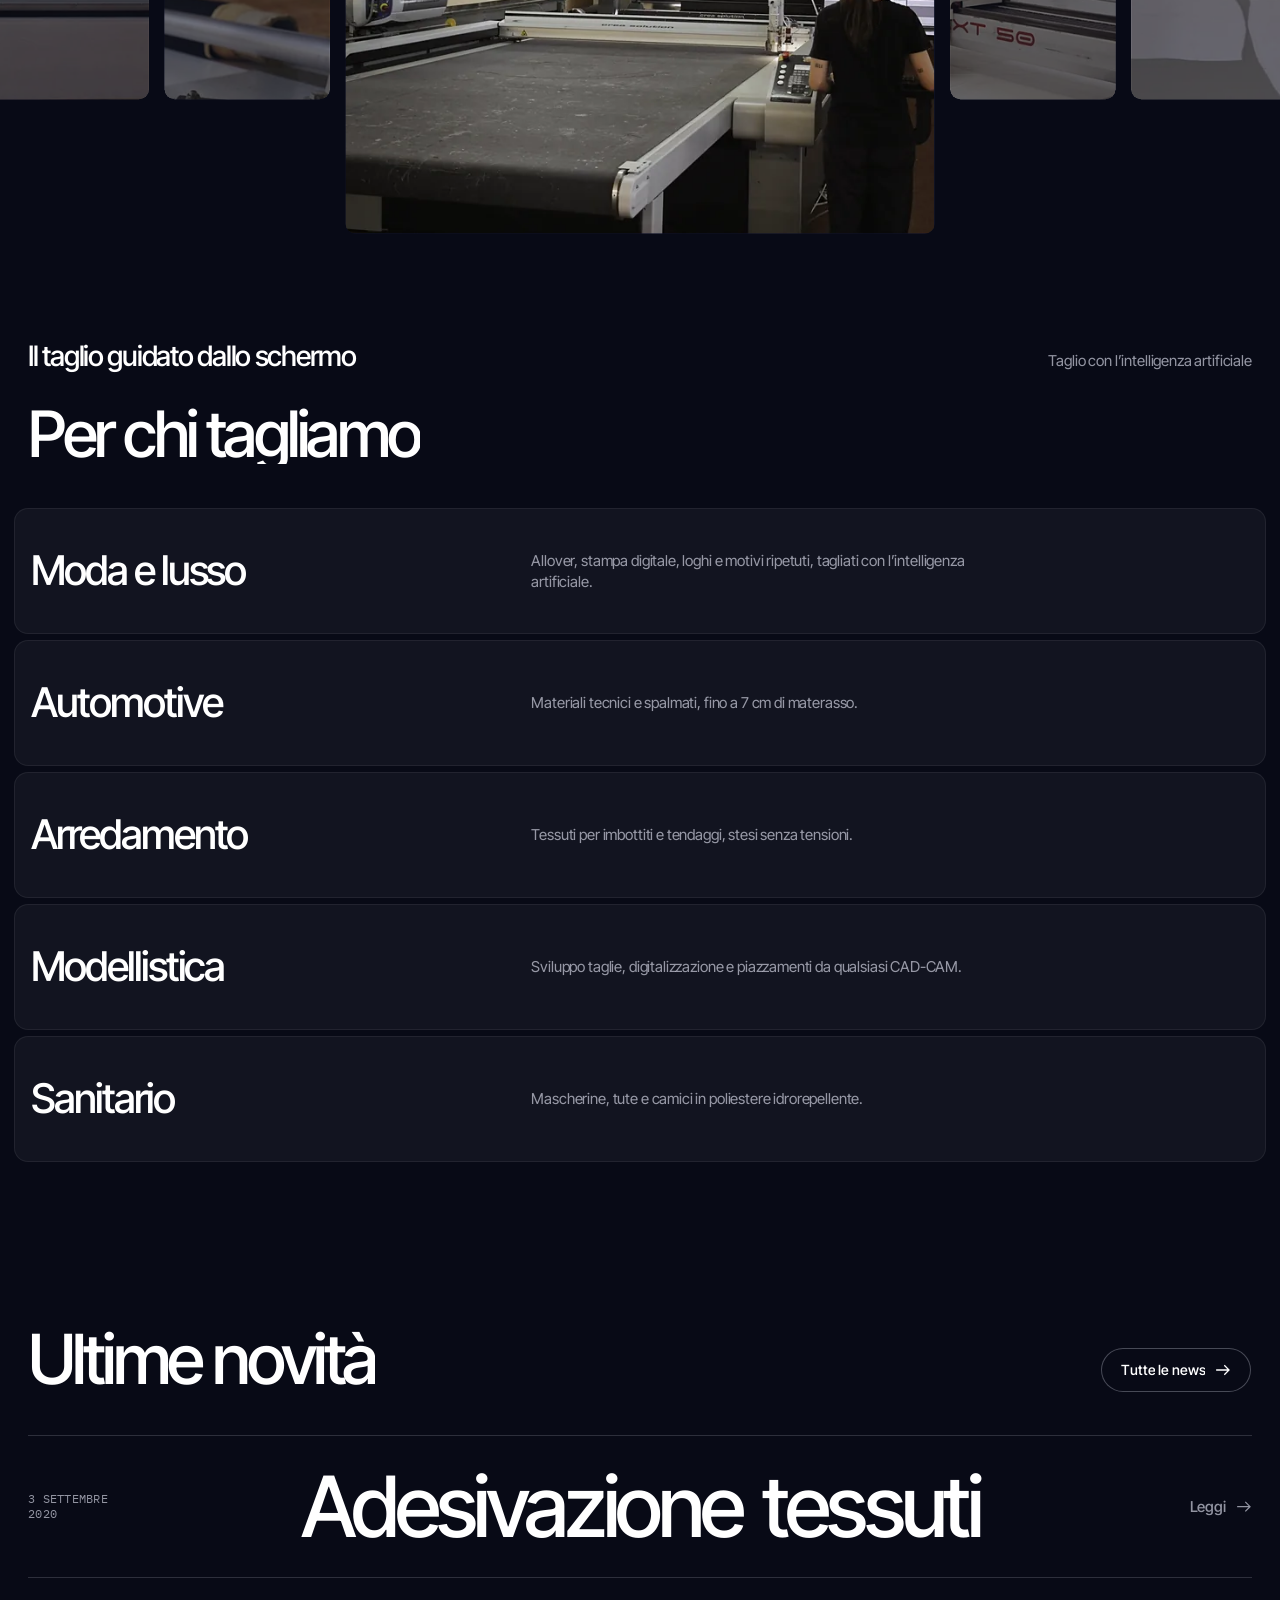
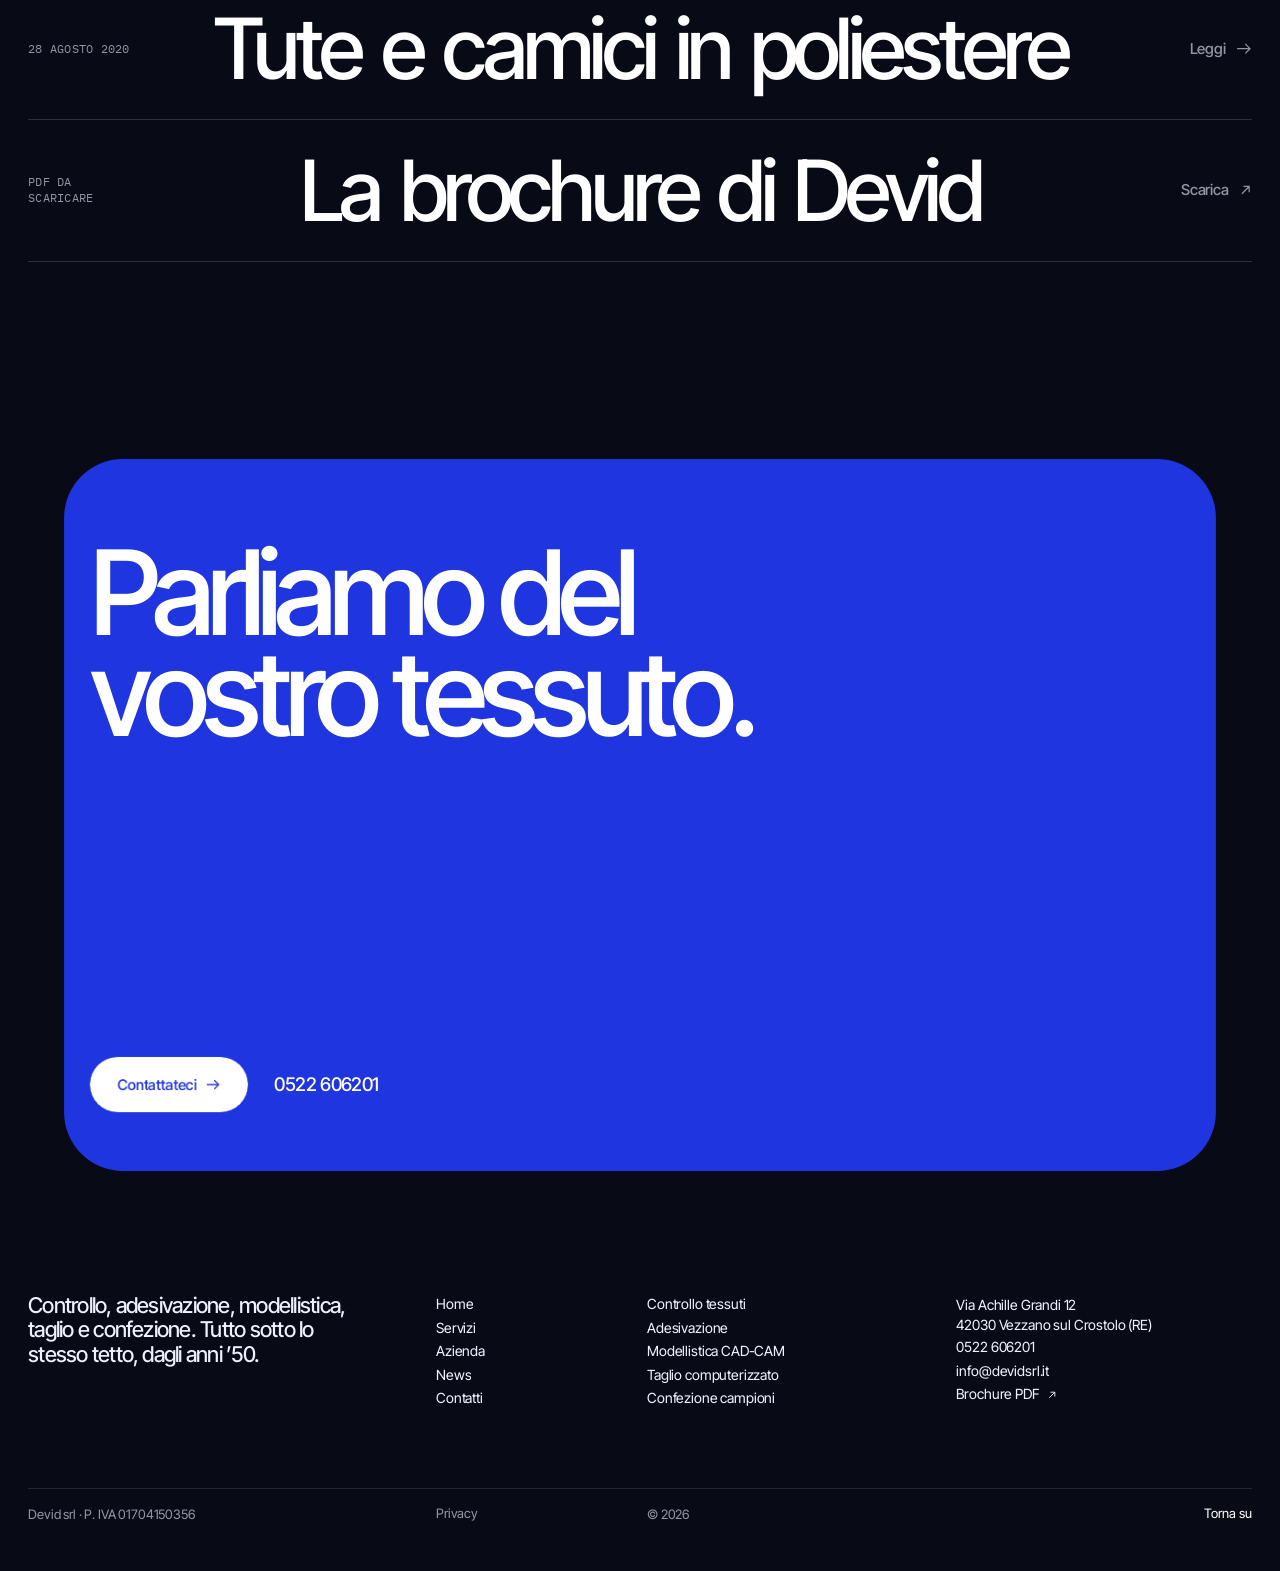
==== commit 9c071d59: "Laboratorio: carosello infinito da trascinare; taglio senza la macchina Il carosello non e' piu' leg" ====
--- a/index.html
+++ b/index.html
@@ -159,7 +159,7 @@
       <h2 id="fila-t" class="fila-titolo" data-righe>Dentro il laboratorio</h2>
       <div class="fila-scena">
         <div class="fila-binario" data-fila-binario>
-          <figure class="fila-foto" data-fila-foto data-nome="Il taglio guidato dallo schermo" data-reparto="Taglio con l’intelligenza artificiale"><span class="fila-dentro"><img src="assets/img/zund-operatrice-800.webp" srcset="assets/img/zund-operatrice-800.webp 800w, assets/img/zund-operatrice-1400.webp 1400w, assets/img/zund-operatrice-2400.webp 2400w" sizes="(max-width: 760px) 80vw, 46vw" alt="Il taglio guidato dallo schermo" loading="lazy" decoding="async"></span></figure><figure class="fila-foto" data-fila-foto data-nome="La testa del Morgan Next 2" data-reparto="Taglio computerizzato"><span class="fila-dentro"><img src="assets/img/taglio-testa-800.webp" srcset="assets/img/taglio-testa-800.webp 800w, assets/img/taglio-testa-1400.webp 1400w" sizes="(max-width: 760px) 80vw, 46vw" alt="La testa del Morgan Next 2" loading="lazy" decoding="async"></span></figure><figure class="fila-foto" data-fila-foto data-nome="Le sagome di un piazzamento" data-reparto="Modellistica CAD-CAM"><span class="fila-dentro"><img src="assets/img/sagome-800.webp" srcset="assets/img/sagome-800.webp 800w, assets/img/sagome-1400.webp 1400w" sizes="(max-width: 760px) 80vw, 46vw" alt="Le sagome di un piazzamento" loading="lazy" decoding="async"></span></figure><figure class="fila-foto" data-fila-foto data-nome="Il portale che legge la pezza" data-reparto="Scansione"><span class="fila-dentro"><img src="assets/img/zund-portale-800.webp" srcset="assets/img/zund-portale-800.webp 800w, assets/img/zund-portale-1400.webp 1400w, assets/img/zund-portale-2400.webp 2400w" sizes="(max-width: 760px) 80vw, 46vw" alt="Il portale che legge la pezza" loading="lazy" decoding="async"></span></figure><figure class="fila-foto" data-fila-foto data-nome="La macchina per l’adesivazione" data-reparto="Adesivazione"><span class="fila-dentro"><img src="assets/img/adesivazione-800.webp" srcset="assets/img/adesivazione-800.webp 800w, assets/img/adesivazione-1400.webp 1400w" sizes="(max-width: 760px) 80vw, 46vw" alt="La macchina per l’adesivazione" loading="lazy" decoding="async"></span></figure><figure class="fila-foto" data-fila-foto data-nome="Metro e forbici, accanto alla macchina" data-reparto="Confezione campioni"><span class="fila-dentro"><img src="assets/img/metro-800.webp" srcset="assets/img/metro-800.webp 800w, assets/img/metro-1400.webp 1400w" sizes="(max-width: 760px) 80vw, 46vw" alt="Metro e forbici, accanto alla macchina" loading="lazy" decoding="async"></span></figure>
+          <figure class="fila-foto" data-fila-foto data-nome="Il taglio guidato dallo schermo" data-reparto="Taglio con l’intelligenza artificiale"><span class="fila-dentro"><img src="assets/img/zund-operatrice-800.webp" srcset="assets/img/zund-operatrice-800.webp 800w, assets/img/zund-operatrice-1400.webp 1400w, assets/img/zund-operatrice-2400.webp 2400w" sizes="(max-width: 760px) 80vw, 46vw" alt="Il taglio guidato dallo schermo" loading="lazy" decoding="async"></span></figure><figure class="fila-foto" data-fila-foto data-nome="La testa del Morgan Next 2" data-reparto="Taglio computerizzato"><span class="fila-dentro"><img src="assets/img/taglio-testa-800.webp" srcset="assets/img/taglio-testa-800.webp 800w, assets/img/taglio-testa-1400.webp 1400w" sizes="(max-width: 760px) 80vw, 46vw" alt="La testa del Morgan Next 2" loading="lazy" decoding="async"></span></figure><figure class="fila-foto" data-fila-foto data-nome="Le sagome di un piazzamento" data-reparto="Modellistica CAD-CAM"><span class="fila-dentro"><img src="assets/img/sagome-800.webp" srcset="assets/img/sagome-800.webp 800w, assets/img/sagome-1400.webp 1400w" sizes="(max-width: 760px) 80vw, 46vw" alt="Le sagome di un piazzamento" loading="lazy" decoding="async"></span></figure><figure class="fila-foto" data-fila-foto data-nome="Il portale che legge la pezza" data-reparto="Scansione"><span class="fila-dentro"><img src="assets/img/zund-portale-800.webp" srcset="assets/img/zund-portale-800.webp 800w, assets/img/zund-portale-1400.webp 1400w, assets/img/zund-portale-2400.webp 2400w" sizes="(max-width: 760px) 80vw, 46vw" alt="Il portale che legge la pezza" loading="lazy" decoding="async"></span></figure><figure class="fila-foto" data-fila-foto data-nome="La macchina per l’adesivazione" data-reparto="Adesivazione"><span class="fila-dentro"><img src="assets/img/adesivazione-800.webp" srcset="assets/img/adesivazione-800.webp 800w, assets/img/adesivazione-1400.webp 1400w" sizes="(max-width: 760px) 80vw, 46vw" alt="La macchina per l’adesivazione" loading="lazy" decoding="async"></span></figure><figure class="fila-foto" data-fila-foto data-nome="Metro e forbici, accanto alla macchina" data-reparto="Confezione campioni"><span class="fila-dentro"><img src="assets/img/metro-800.webp" srcset="assets/img/metro-800.webp 800w, assets/img/metro-1400.webp 1400w" sizes="(max-width: 760px) 80vw, 46vw" alt="Metro e forbici, accanto alla macchina" loading="lazy" decoding="async"></span></figure><figure class="fila-foto" data-fila-foto data-nome="Il taglio guidato dallo schermo" data-reparto="Taglio con l’intelligenza artificiale" aria-hidden="true"><span class="fila-dentro"><img src="assets/img/zund-operatrice-800.webp" srcset="assets/img/zund-operatrice-800.webp 800w, assets/img/zund-operatrice-1400.webp 1400w, assets/img/zund-operatrice-2400.webp 2400w" sizes="(max-width: 760px) 80vw, 46vw" alt="" loading="lazy" decoding="async"></span></figure><figure class="fila-foto" data-fila-foto data-nome="La testa del Morgan Next 2" data-reparto="Taglio computerizzato" aria-hidden="true"><span class="fila-dentro"><img src="assets/img/taglio-testa-800.webp" srcset="assets/img/taglio-testa-800.webp 800w, assets/img/taglio-testa-1400.webp 1400w" sizes="(max-width: 760px) 80vw, 46vw" alt="" loading="lazy" decoding="async"></span></figure><figure class="fila-foto" data-fila-foto data-nome="Le sagome di un piazzamento" data-reparto="Modellistica CAD-CAM" aria-hidden="true"><span class="fila-dentro"><img src="assets/img/sagome-800.webp" srcset="assets/img/sagome-800.webp 800w, assets/img/sagome-1400.webp 1400w" sizes="(max-width: 760px) 80vw, 46vw" alt="" loading="lazy" decoding="async"></span></figure><figure class="fila-foto" data-fila-foto data-nome="Il portale che legge la pezza" data-reparto="Scansione" aria-hidden="true"><span class="fila-dentro"><img src="assets/img/zund-portale-800.webp" srcset="assets/img/zund-portale-800.webp 800w, assets/img/zund-portale-1400.webp 1400w, assets/img/zund-portale-2400.webp 2400w" sizes="(max-width: 760px) 80vw, 46vw" alt="" loading="lazy" decoding="async"></span></figure><figure class="fila-foto" data-fila-foto data-nome="La macchina per l’adesivazione" data-reparto="Adesivazione" aria-hidden="true"><span class="fila-dentro"><img src="assets/img/adesivazione-800.webp" srcset="assets/img/adesivazione-800.webp 800w, assets/img/adesivazione-1400.webp 1400w" sizes="(max-width: 760px) 80vw, 46vw" alt="" loading="lazy" decoding="async"></span></figure><figure class="fila-foto" data-fila-foto data-nome="Metro e forbici, accanto alla macchina" data-reparto="Confezione campioni" aria-hidden="true"><span class="fila-dentro"><img src="assets/img/metro-800.webp" srcset="assets/img/metro-800.webp 800w, assets/img/metro-1400.webp 1400w" sizes="(max-width: 760px) 80vw, 46vw" alt="" loading="lazy" decoding="async"></span></figure>
         </div>
       </div>
       <div class="fila-dida" aria-live="polite"><p class="fila-nome" data-fila-nome></p><p class="fila-reparto" data-fila-reparto></p></div>
--- a/assets/css/sito.css
+++ b/assets/css/sito.css
@@ -839,3 +839,13 @@
   .fila-nome { font-size: 22px; }
 }
 .piede-fondo { margin-top: clamp(48px, 6vw, 96px); }
+/* laboratorio: si trascina, non è bloccato allo scroll */
+.fila-palco { height: auto; min-height: min(92vh, 860px); }
+.fila-scena { min-height: min(62vh, 560px); cursor: grab; touch-action: pan-y; user-select: none; -webkit-user-select: none; }
+.fila-scena.presa { cursor: grabbing; }
+.fila-scena img { pointer-events: none; -webkit-user-drag: none; }
+.fila-aiuto { padding: 10px calc(var(--m) * 2) 0; font-size: 15px; color: var(--ghiaccio-2); }
+@media (max-width: 760px) { .fila-aiuto { padding: 8px calc(var(--m) * 1.4) 0; } }
+/* il carosello infinito: ogni foto è posizionata da sola */
+.fila-binario { position: relative; width: 100%; height: var(--fila-gh, 30vw); }
+.fila-foto { position: absolute; left: 0; top: 50%; }
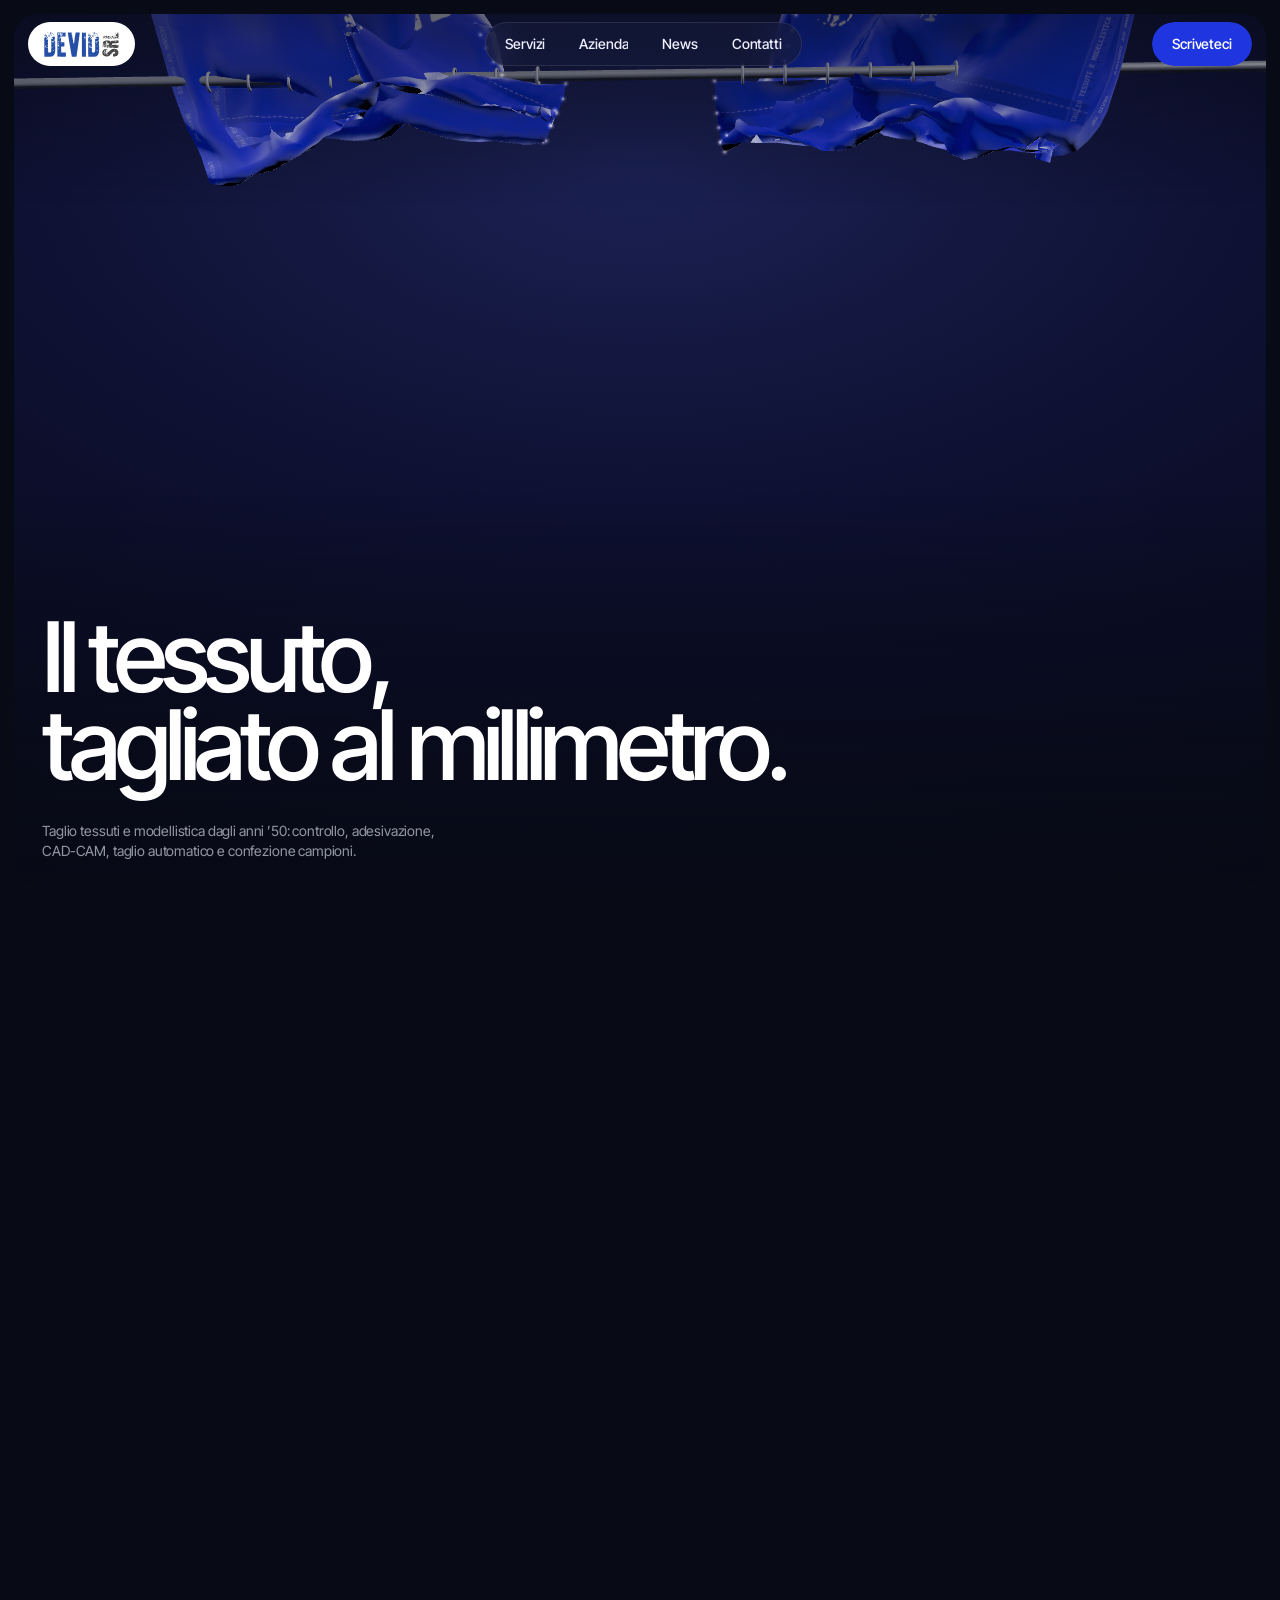
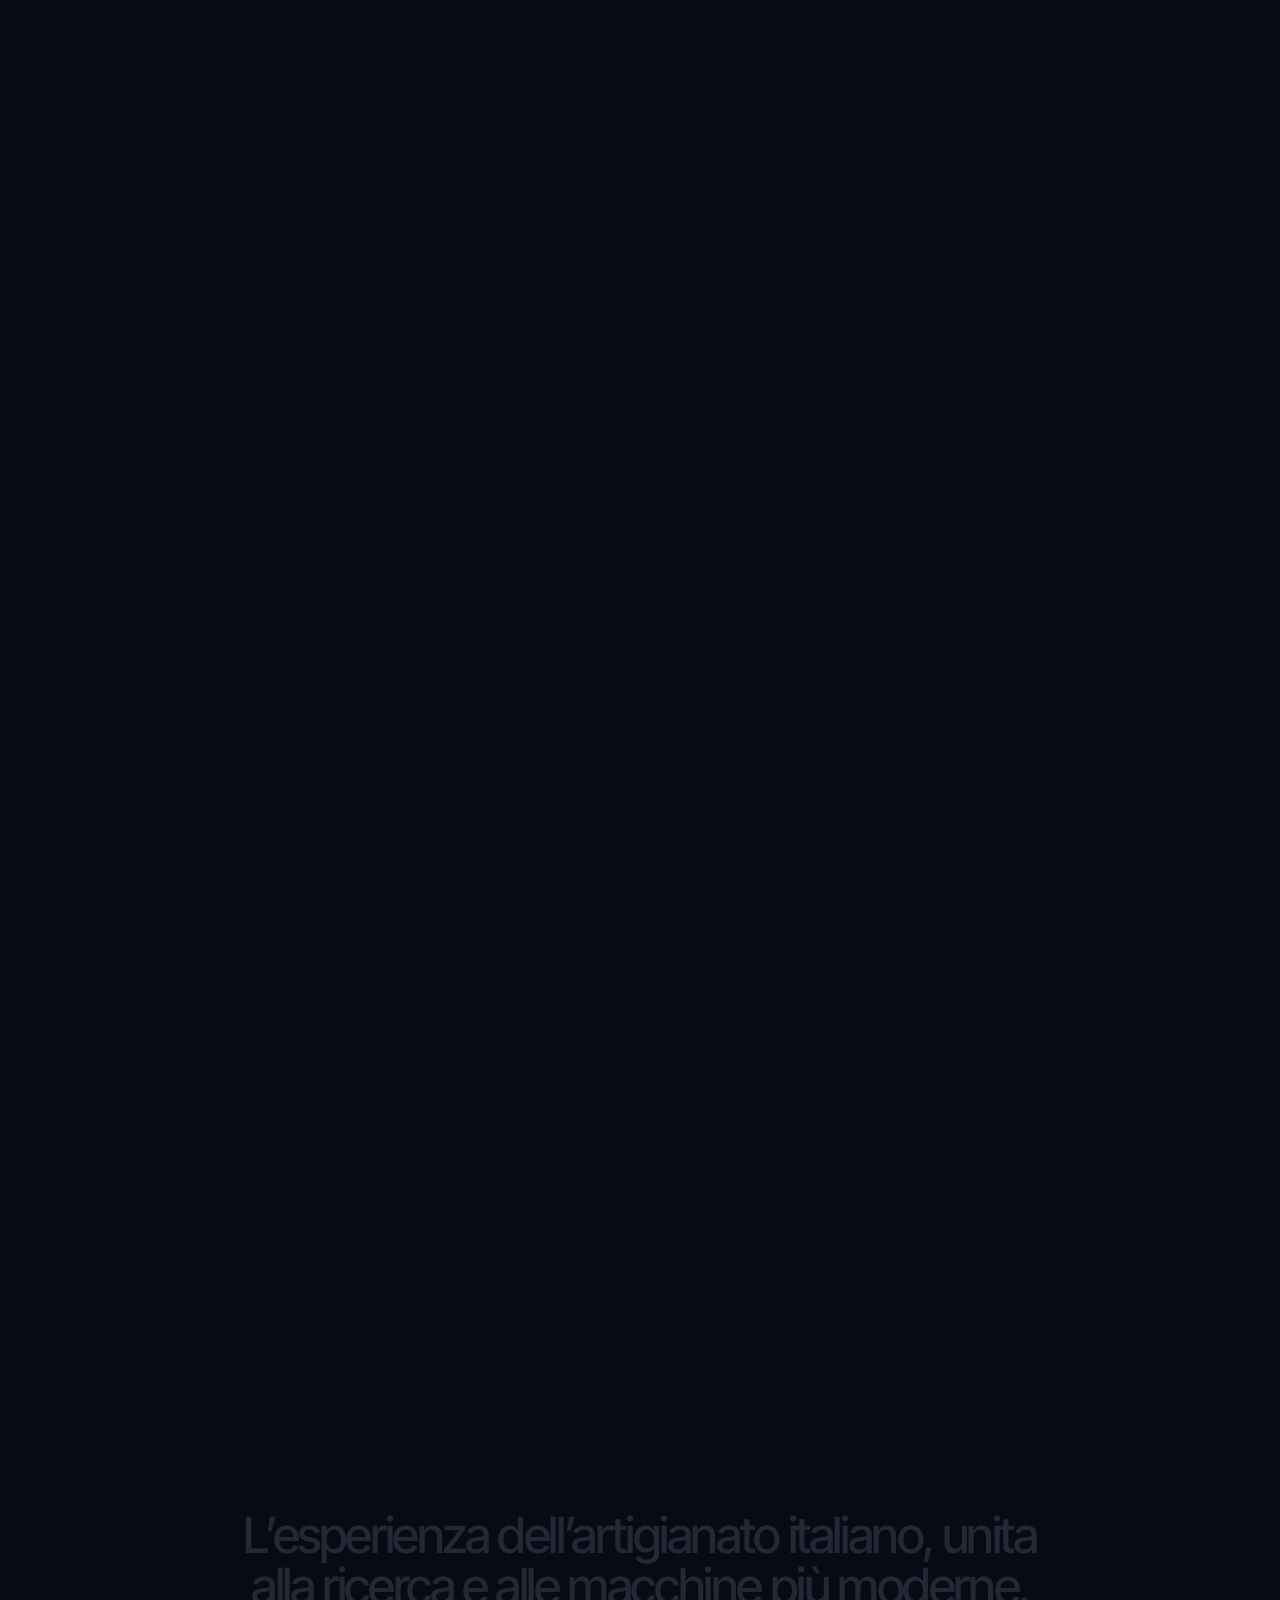
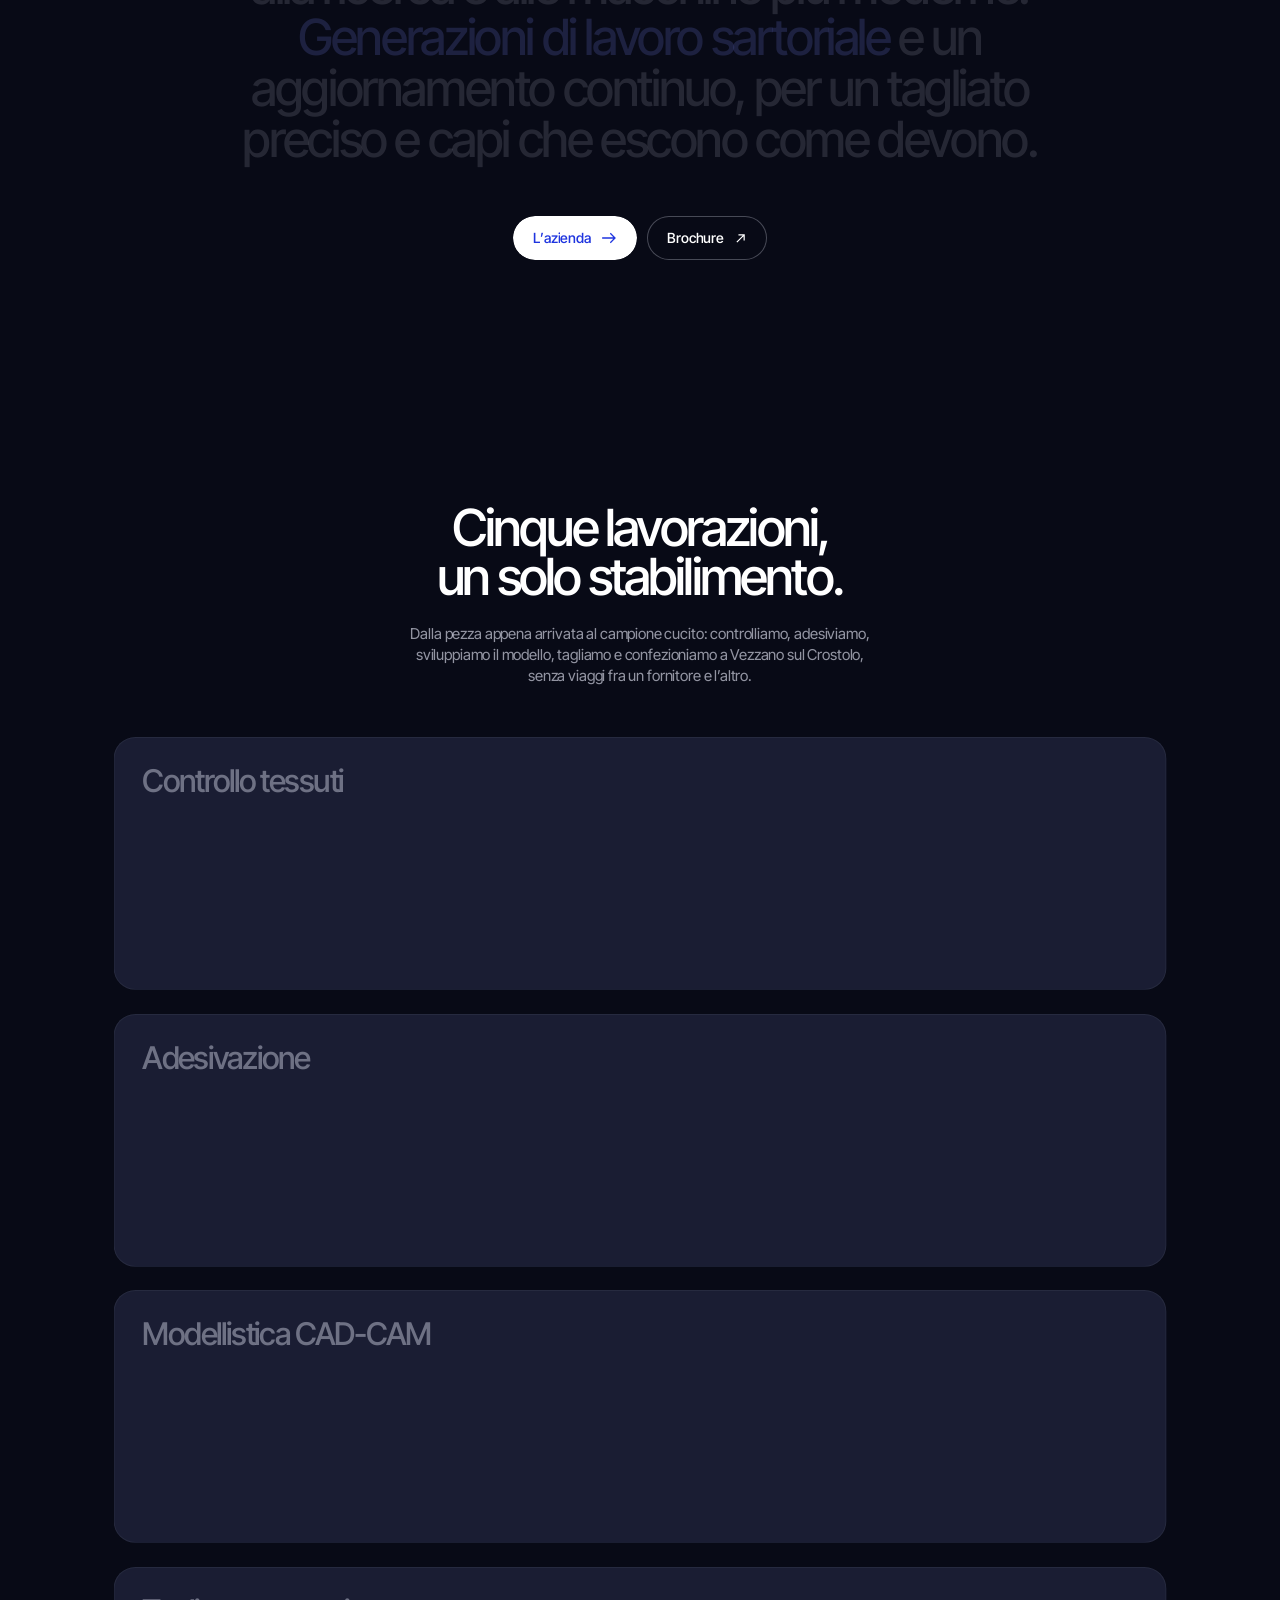
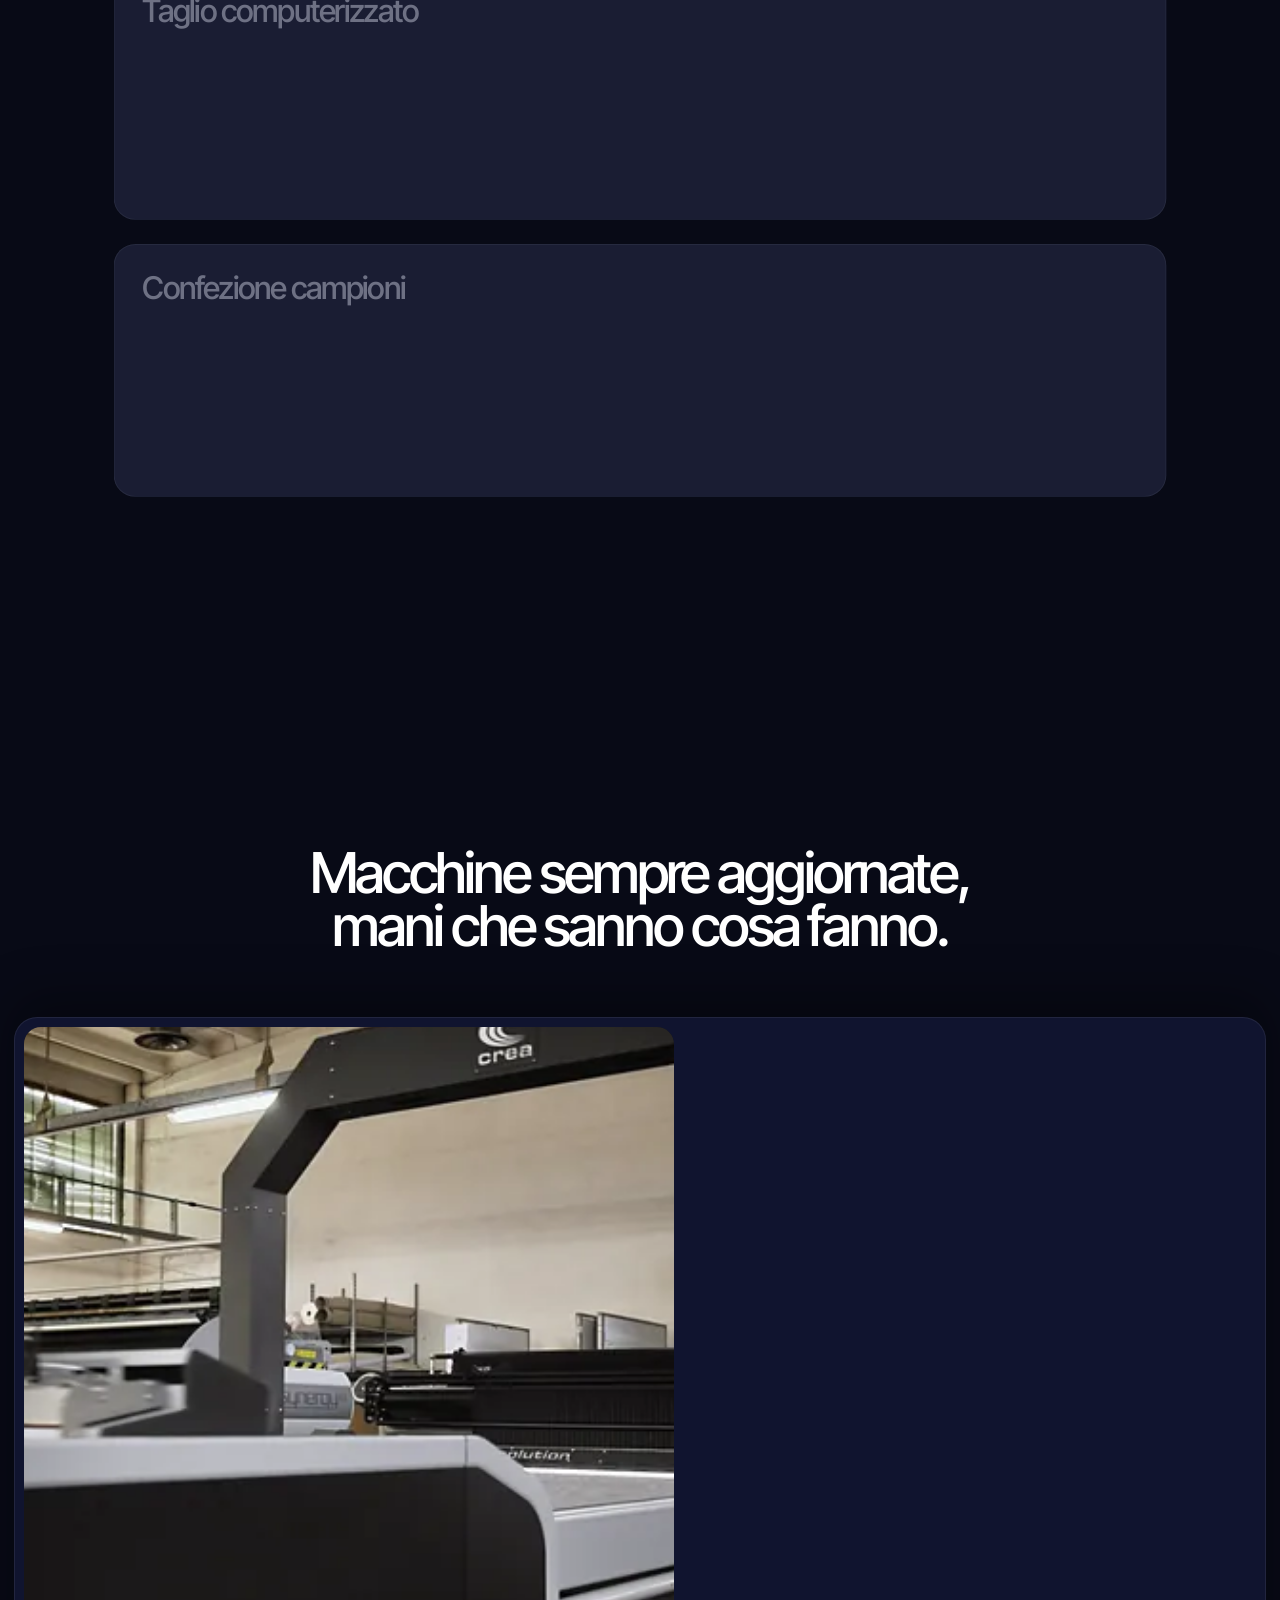
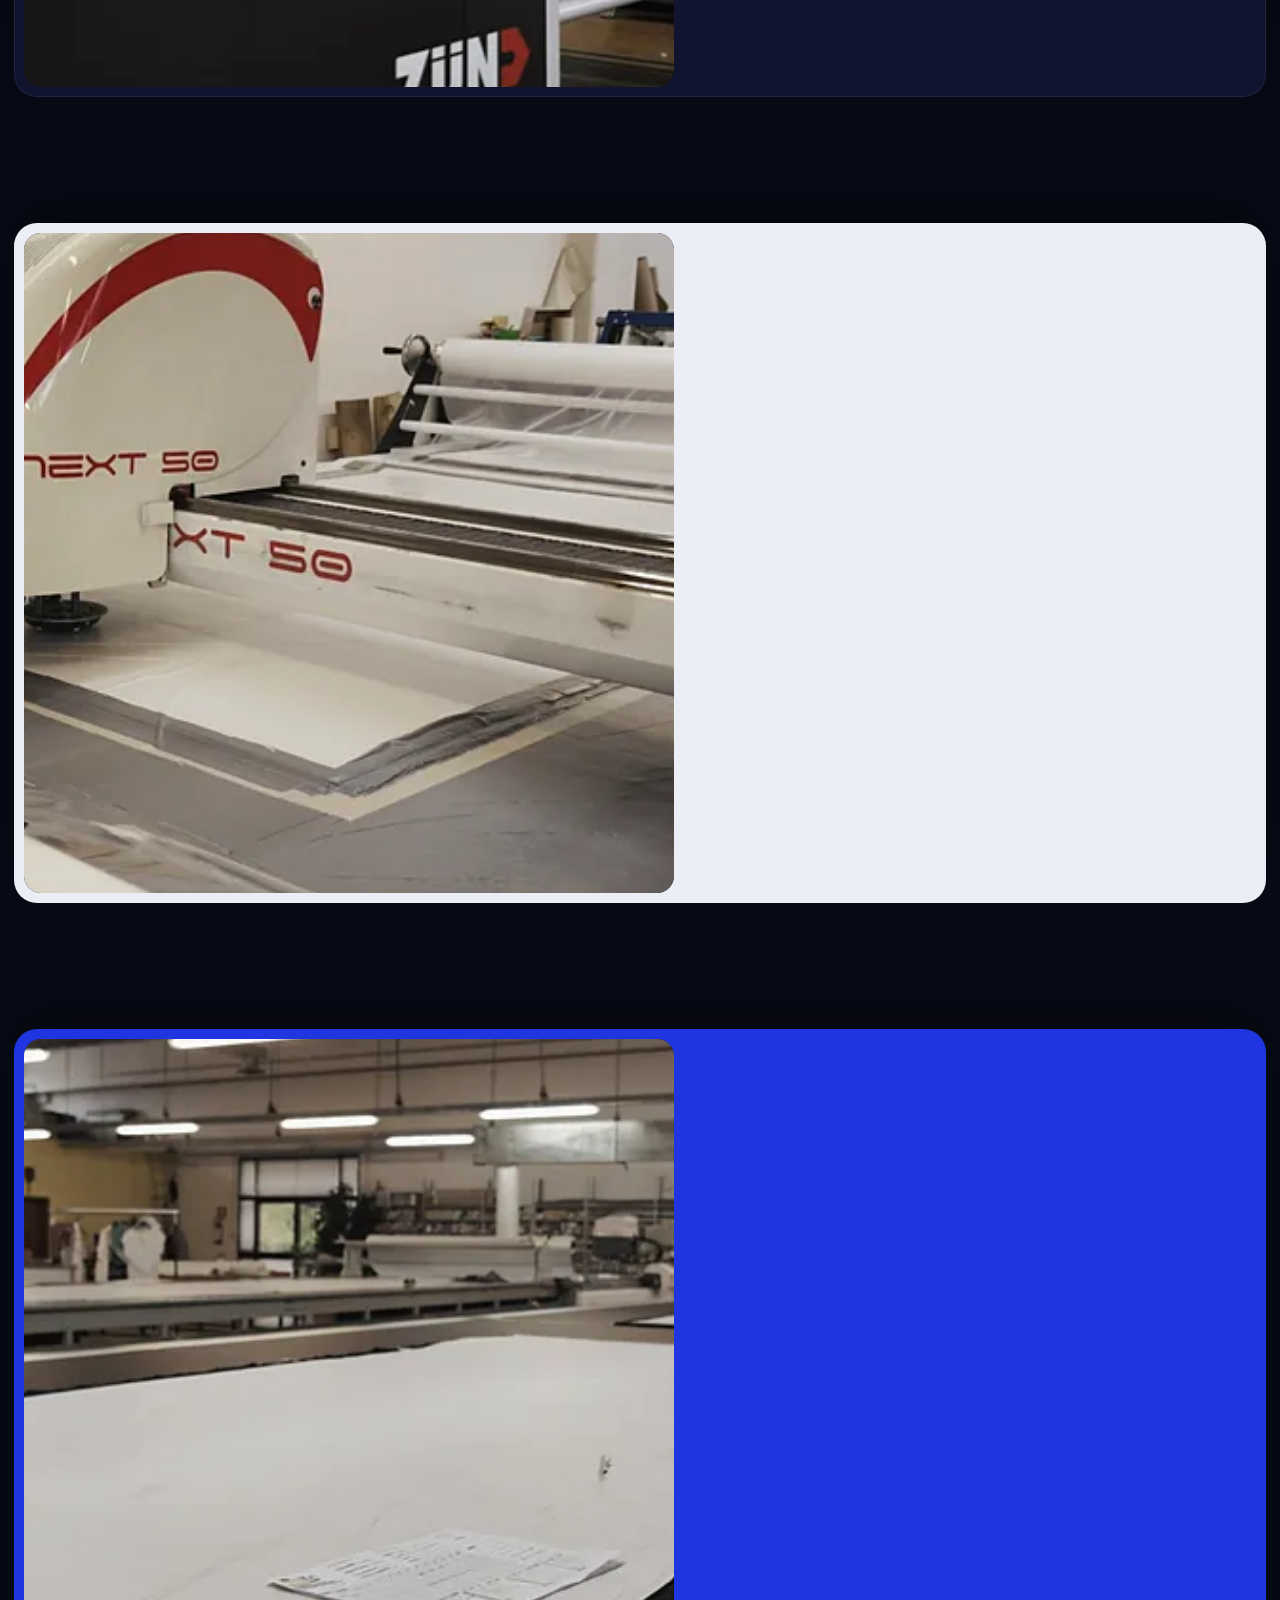
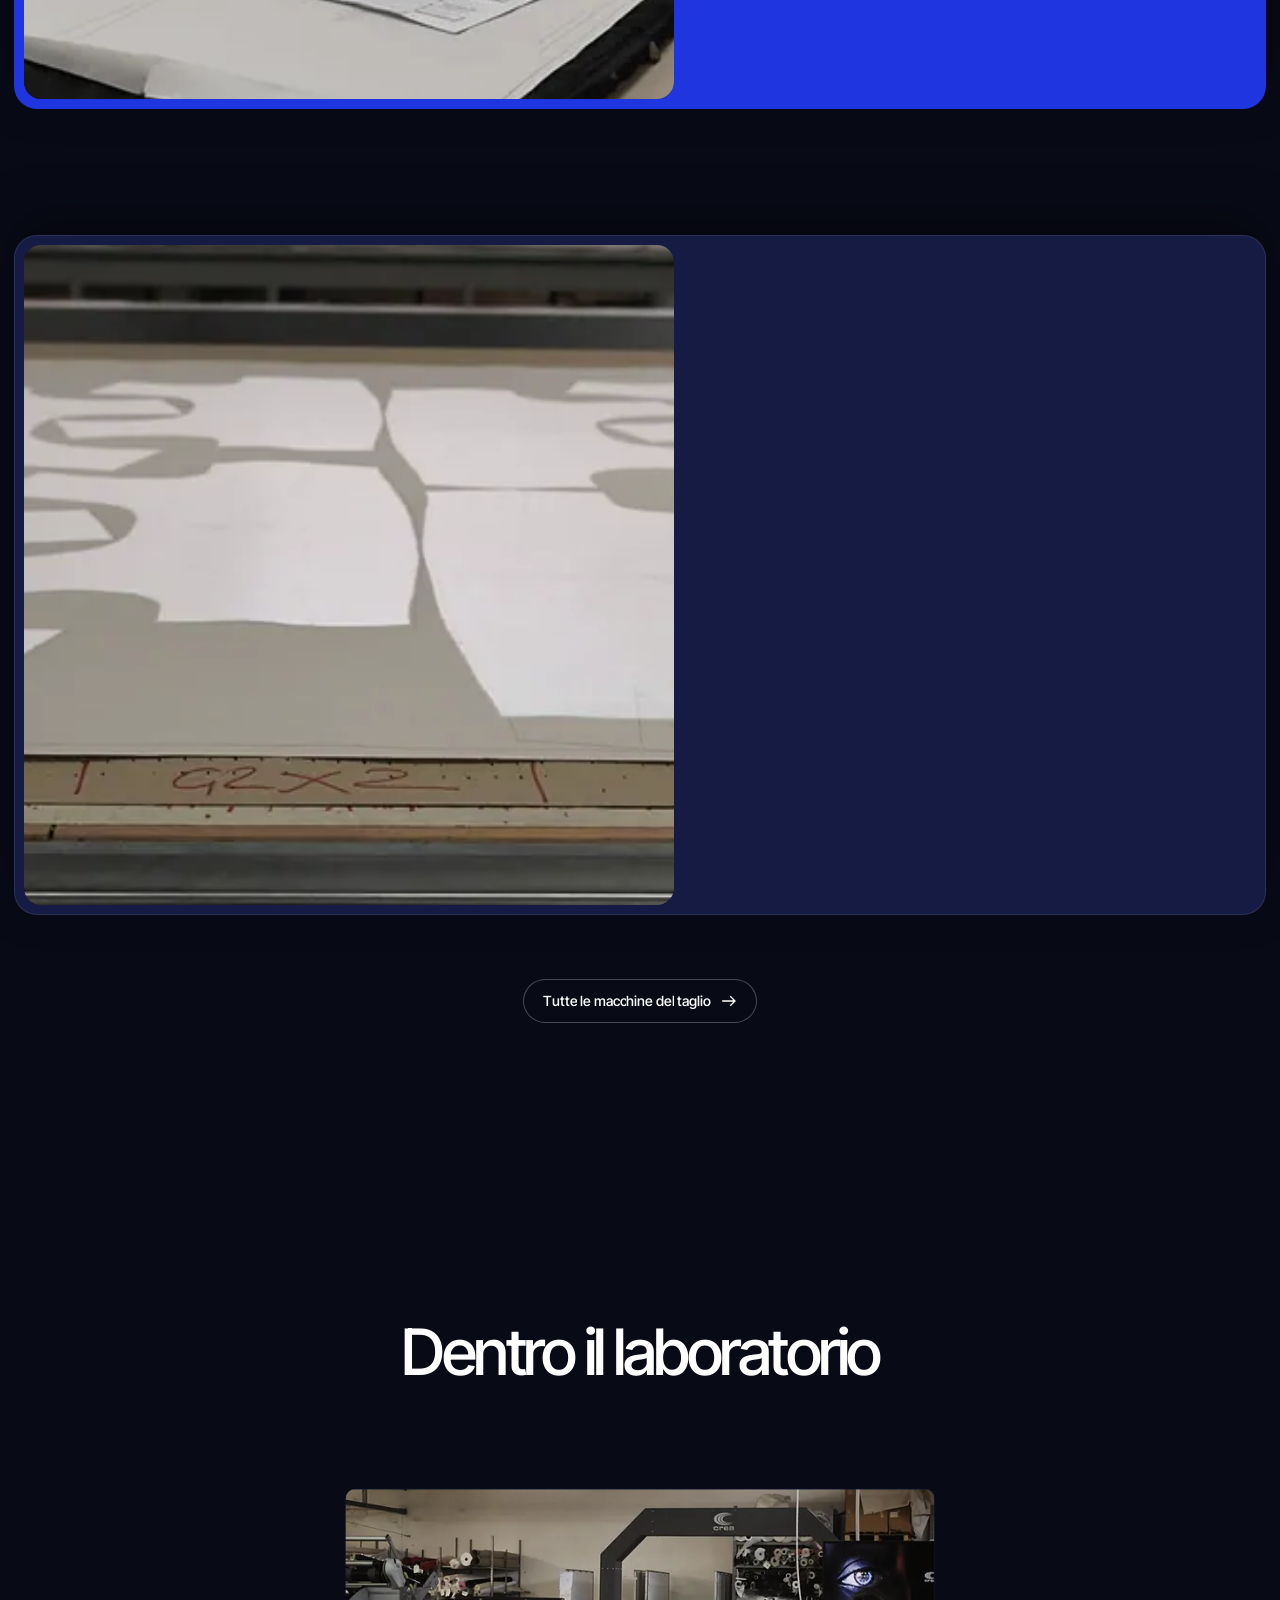
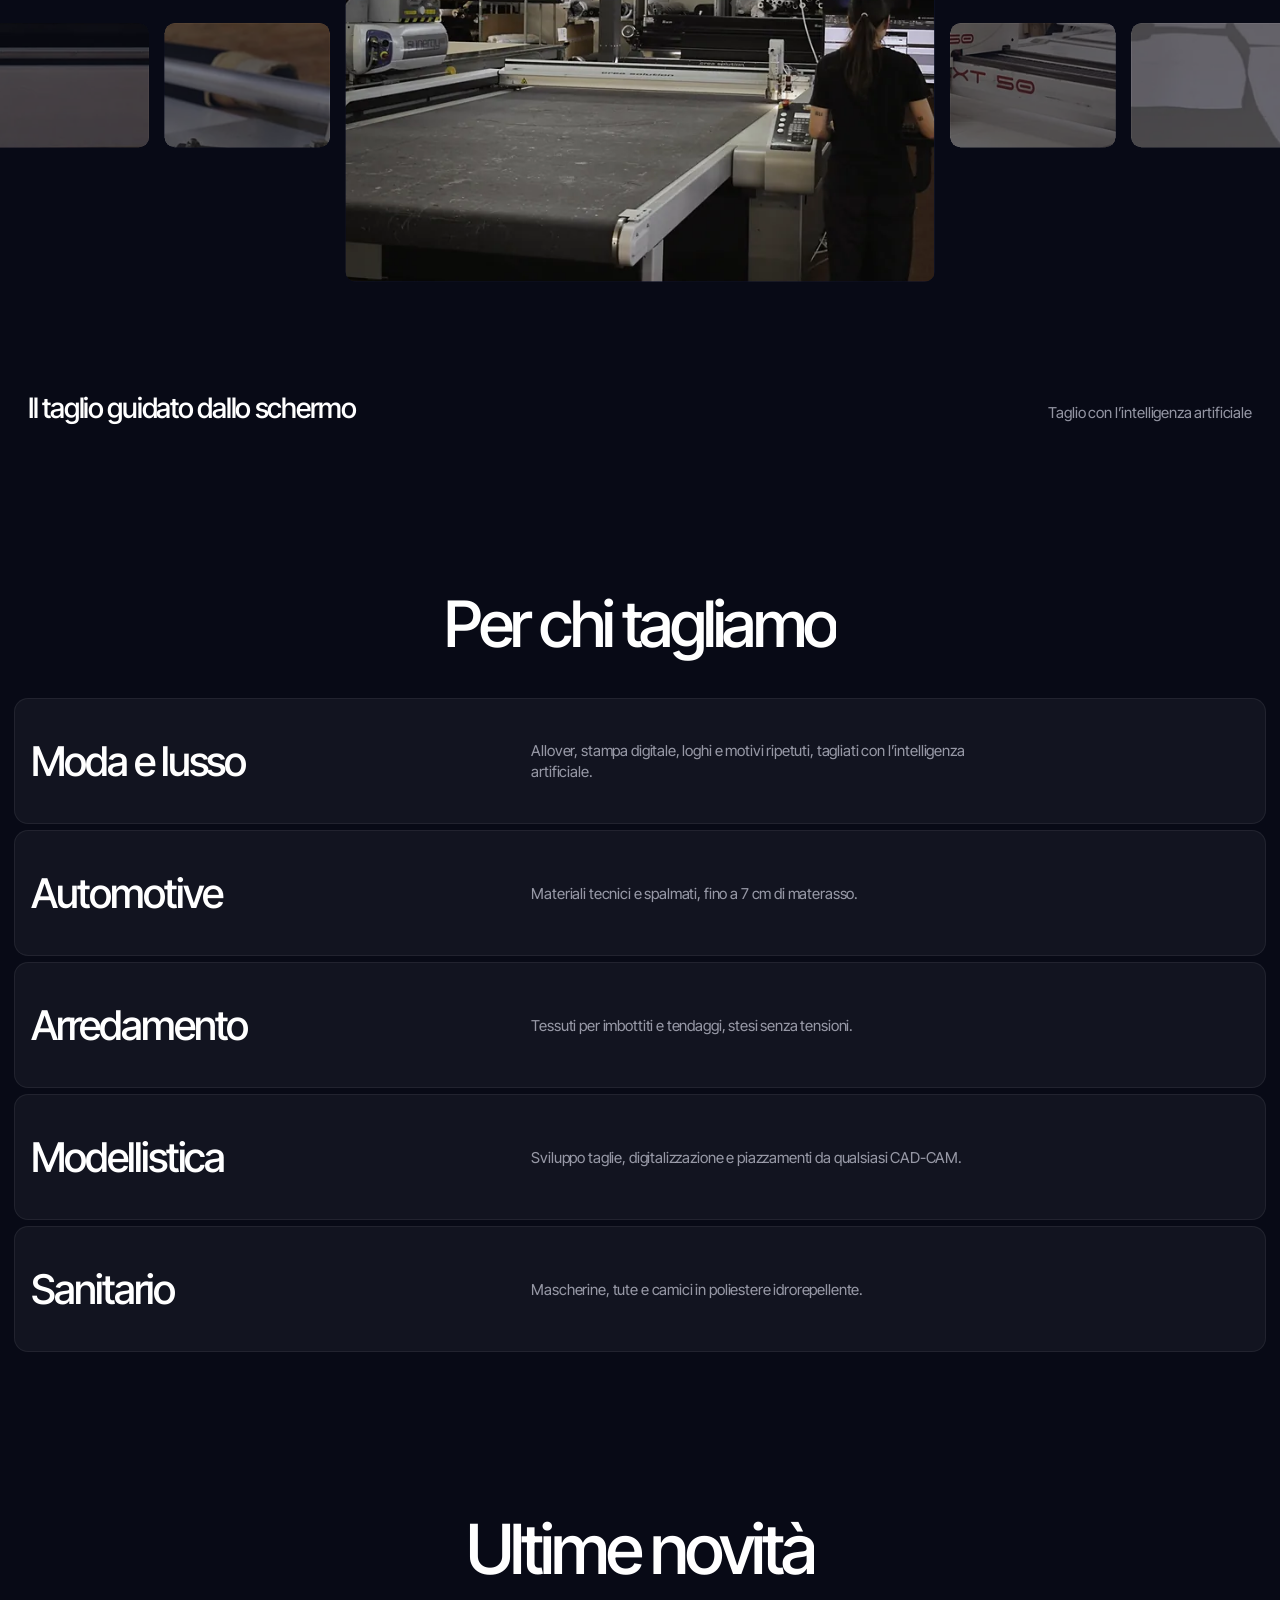
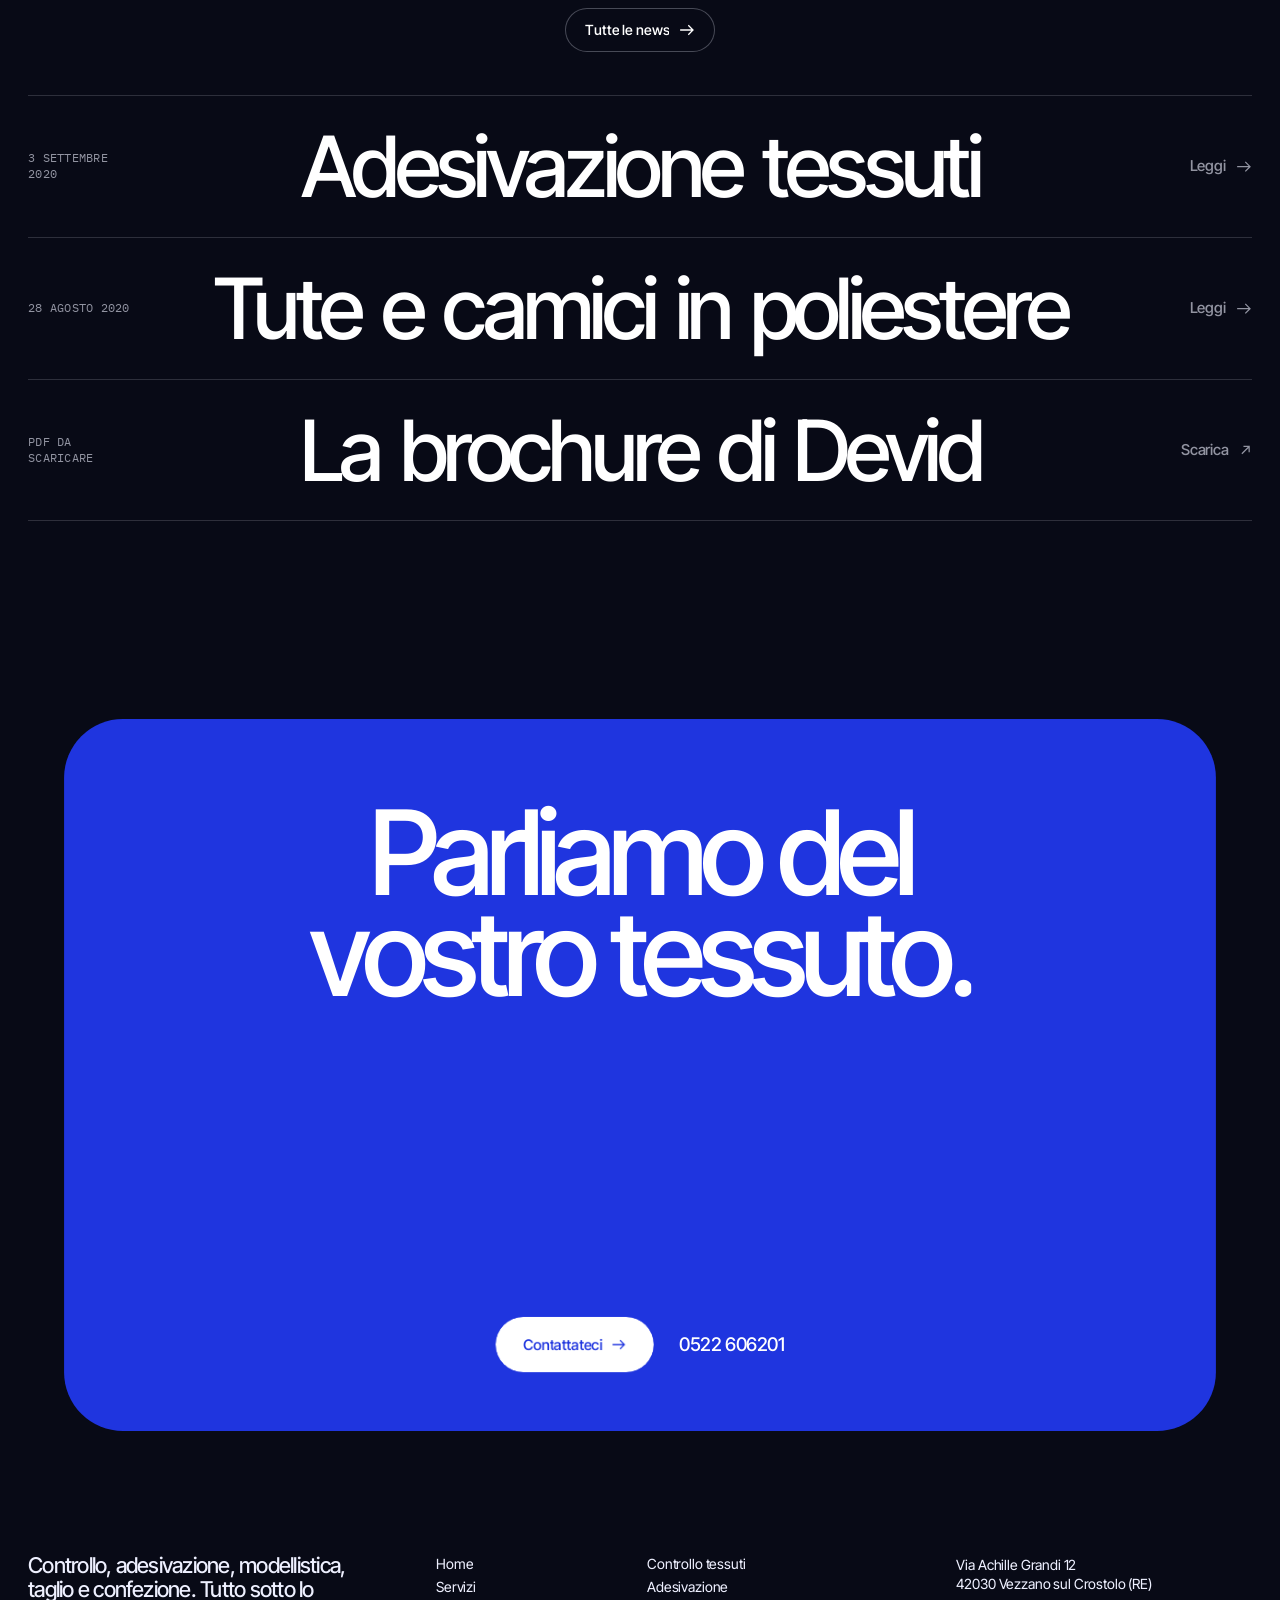
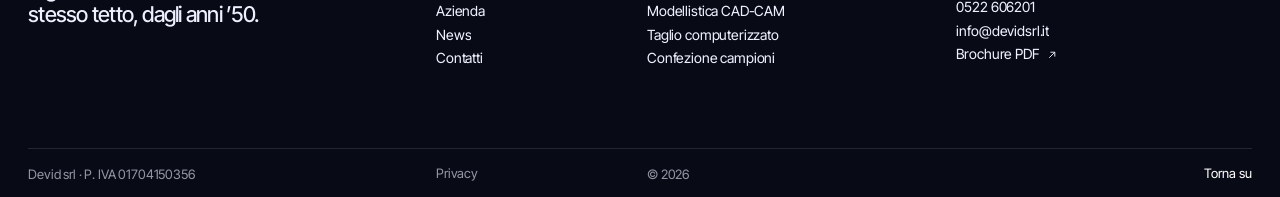
==== commit cf02788f: "Parco macchine rifatto: schede che si impilano allo scroll Co-Authored-By: Claude Opus 5.5 <noreply@" ====
--- a/index.html
+++ b/index.html
@@ -142,15 +142,51 @@
     </div>
   </section>
 
-    <section class="sguardo" data-sguardo aria-labelledby="sguardo-t">
-    <div class="sguardo-palco">
-      <div class="sguardo-testa">
-        <h2 id="sguardo-t" class="sguardo-titolo" data-righe>Macchine sempre aggiornate,<br>mani che sanno cosa fanno.</h2>
-      </div>
-      <div class="sguardo-binario" data-sguardo-binario>
-        <div class="sguardo-carta sguardo-dato sguardo-scuro"><p class="sguardo-cifra"><span data-conta-lato="7">7</span><small>cm</small></p><p class="sguardo-testo">di materasso tagliato in automatico dall’Investronica Diamond</p></div><figure class="sguardo-carta sguardo-foto"><div class="sguardo-foto-dentro"><img src="assets/img/zund-portale-800.webp" srcset="assets/img/zund-portale-800.webp 800w, assets/img/zund-portale-1400.webp 1400w, assets/img/zund-portale-2400.webp 2400w" sizes="(max-width: 760px) 80vw, 34vw" alt="Il taglio con l’intelligenza artificiale" loading="lazy" decoding="async"></div><figcaption><span class="sguardo-nome">Crea Solution</span><span class="sguardo-sotto">Il taglio con l’intelligenza artificiale</span></figcaption></figure><div class="sguardo-carta sguardo-dato sguardo-chiaro"><p class="sguardo-cifra"><span data-conta-lato="200">200</span><small>cm</small></p><p class="sguardo-testo">di altezza utile del plotter Algotex Stream 180</p></div><figure class="sguardo-carta sguardo-foto"><div class="sguardo-foto-dentro"><img src="assets/img/taglio-testa-800.webp" srcset="assets/img/taglio-testa-800.webp 800w, assets/img/taglio-testa-1400.webp 1400w" sizes="(max-width: 760px) 80vw, 34vw" alt="Taglio automatico fino a 5 cm" loading="lazy" decoding="async"></div><figcaption><span class="sguardo-nome">Morgan Next 2</span><span class="sguardo-sotto">Taglio automatico fino a 5 cm</span></figcaption></figure><div class="sguardo-carta sguardo-dato sguardo-blu"><p class="sguardo-cifra"><span data-conta-lato="1">1</span><small>m</small></p><p class="sguardo-testo">di diametro dei rotoli al banco di controllo</p></div><figure class="sguardo-carta sguardo-foto"><div class="sguardo-foto-dentro"><img src="assets/img/stesura-800.webp" srcset="assets/img/stesura-800.webp 800w, assets/img/stesura-1400.webp 1400w" sizes="(max-width: 760px) 80vw, 34vw" alt="Stenditori elettronici con conveyor" loading="lazy" decoding="async"></div><figcaption><span class="sguardo-nome">Oteman e Bkr</span><span class="sguardo-sotto">Stenditori elettronici con conveyor</span></figcaption></figure><div class="sguardo-carta sguardo-dato sguardo-scuro"><p class="sguardo-cifra"><span data-conta-lato="20">20</span><small>s</small></p><p class="sguardo-testo">al massimo di prova vapore, col metodo Hoffman</p></div><figure class="sguardo-carta sguardo-foto"><div class="sguardo-foto-dentro"><img src="assets/img/sagome-800.webp" srcset="assets/img/sagome-800.webp 800w, assets/img/sagome-1400.webp 1400w" sizes="(max-width: 760px) 80vw, 34vw" alt="Cartamodelli digitalizzati da una fotografia" loading="lazy" decoding="async"></div><figcaption><span class="sguardo-nome">Intelli-di</span><span class="sguardo-sotto">Cartamodelli digitalizzati da una fotografia</span></figcaption></figure>
-        <a class="sguardo-carta sguardo-fine" href="servizi/taglio-tessuti/" data-tenda="Taglio computerizzato"><span>Tutte le macchine del taglio</span><span class="sguardo-fine-cerchio"><svg class="g g-dx" viewBox="0 0 18 14" aria-hidden="true"><path d="M1 7h15M10.5 1.5 16 7l-5.5 5.5" fill="none" stroke="currentColor" stroke-width="1.5"/></svg></span></a>
-      </div>
+    <section class="pila" data-pila aria-labelledby="sguardo-t">
+    <div class="pila-testa">
+      <h2 id="sguardo-t" class="pila-titolo" data-righe>Macchine sempre aggiornate,<br>mani che sanno cosa fanno.</h2>
+    </div>
+    <div class="pila-mazzo">
+      <article class="pila-carta pila-scuro" data-pila-carta style="--i:0">
+        <figure class="pila-foto"><div class="pila-foto-dentro" data-pila-foto><img src="assets/img/zund-portale-800.webp" srcset="assets/img/zund-portale-800.webp 800w, assets/img/zund-portale-1400.webp 1400w, assets/img/zund-portale-2400.webp 2400w" sizes="(max-width: 760px) 92vw, 52vw" alt="Crea Solution" loading="lazy" decoding="async"></div></figure>
+        <div class="pila-info">
+          <h3 class="pila-reparto">Taglio con l’intelligenza artificiale</h3>
+          <p class="pila-cifra"><span data-pila-conta="7">7</span><small>cm</small></p>
+          <p class="pila-testo">di materasso tagliato in automatico dall’Investronica Diamond</p>
+          <ul class="pila-righe"><li data-pila-riga><span class="pila-nome">Crea Solution</span><span class="pila-desc">Il taglio con l’intelligenza artificiale</span></li><li data-pila-riga><span class="pila-nome">Investronica Diamond</span><span class="pila-desc">Taglio automatico del materasso, fino a 7 cm</span></li></ul>
+        </div>
+        <span class="pila-ombra" aria-hidden="true"></span>
+      </article><article class="pila-carta pila-chiaro" data-pila-carta style="--i:1">
+        <figure class="pila-foto"><div class="pila-foto-dentro" data-pila-foto><img src="assets/img/taglio-testa-800.webp" srcset="assets/img/taglio-testa-800.webp 800w, assets/img/taglio-testa-1400.webp 1400w" sizes="(max-width: 760px) 92vw, 52vw" alt="Morgan Next 2" loading="lazy" decoding="async"></div></figure>
+        <div class="pila-info">
+          <h3 class="pila-reparto">Taglio automatico</h3>
+          <p class="pila-cifra"><span data-pila-conta="5">5</span><small>cm</small></p>
+          <p class="pila-testo">di materasso con il taglio automatico del Morgan Next 2</p>
+          <ul class="pila-righe"><li data-pila-riga><span class="pila-nome">Morgan Next 2</span><span class="pila-desc">Taglio automatico fino a 5 cm</span></li></ul>
+        </div>
+        <span class="pila-ombra" aria-hidden="true"></span>
+      </article><article class="pila-carta pila-blu" data-pila-carta style="--i:2">
+        <figure class="pila-foto"><div class="pila-foto-dentro" data-pila-foto><img src="assets/img/stesura-800.webp" srcset="assets/img/stesura-800.webp 800w, assets/img/stesura-1400.webp 1400w" sizes="(max-width: 760px) 92vw, 52vw" alt="Oteman e Bkr" loading="lazy" decoding="async"></div></figure>
+        <div class="pila-info">
+          <h3 class="pila-reparto">Controllo e stesura</h3>
+          <p class="pila-cifra"><span data-pila-conta="1">1</span><small>m</small></p>
+          <p class="pila-testo">di diametro dei rotoli al banco di controllo</p>
+          <ul class="pila-righe"><li data-pila-riga><span class="pila-nome">Oteman e Bkr</span><span class="pila-desc">Stenditori elettronici con conveyor</span></li><li data-pila-riga><span class="pila-nome">Metodo Hoffman</span><span class="pila-desc">Prova vapore fino a 20 secondi</span></li></ul>
+        </div>
+        <span class="pila-ombra" aria-hidden="true"></span>
+      </article><article class="pila-carta pila-notte" data-pila-carta style="--i:3">
+        <figure class="pila-foto"><div class="pila-foto-dentro" data-pila-foto><img src="assets/img/sagome-800.webp" srcset="assets/img/sagome-800.webp 800w, assets/img/sagome-1400.webp 1400w" sizes="(max-width: 760px) 92vw, 52vw" alt="Intelli-di" loading="lazy" decoding="async"></div></figure>
+        <div class="pila-info">
+          <h3 class="pila-reparto">Modellistica</h3>
+          <p class="pila-cifra"><span data-pila-conta="200">200</span><small>cm</small></p>
+          <p class="pila-testo">di altezza utile del plotter Algotex Stream 180</p>
+          <ul class="pila-righe"><li data-pila-riga><span class="pila-nome">Intelli-di</span><span class="pila-desc">Cartamodelli digitalizzati da una fotografia</span></li><li data-pila-riga><span class="pila-nome">Algotex Stream 180</span><span class="pila-desc">Il plotter della modellistica</span></li></ul>
+        </div>
+        <span class="pila-ombra" aria-hidden="true"></span>
+      </article>
+    </div>
+    <div class="pila-fine">
+      <a class="bottone bottone-linea" href="servizi/taglio-tessuti/" data-tenda="Taglio computerizzato" data-magnete><span class="bottone-fondo"></span><span class="bottone-testo"><span data-gira>Tutte le macchine del taglio</span><svg class="g g-dx" viewBox="0 0 18 14" aria-hidden="true"><path d="M1 7h15M10.5 1.5 16 7l-5.5 5.5" fill="none" stroke="currentColor" stroke-width="1.5"/></svg></span></a>
     </div>
   </section>
 
--- a/assets/css/sito.css
+++ b/assets/css/sito.css
@@ -52,7 +52,7 @@
 
 .etichetta { font-family: var(--mono); font-size: 12px; letter-spacing: .02em; text-transform: uppercase; color: var(--grigio); line-height: 1.3; }
 .etichetta-chiara { color: var(--ghiaccio-2); }
-.riga { display: block; overflow: hidden; padding-bottom: .08em; margin-bottom: -.08em; }
+.riga { display: block; overflow: hidden; padding-bottom: .16em; margin-bottom: -.16em; }
 .riga-dentro { display: block; }
 .js .eroe-titolo .riga-dentro, .js .apertura-titolo .riga-dentro { transform: translateY(110%); }
 
@@ -849,3 +849,67 @@
 /* il carosello infinito: ogni foto è posizionata da sola */
 .fila-binario { position: relative; width: 100%; height: var(--fila-gh, 30vw); }
 .fila-foto { position: absolute; left: 0; top: 50%; }
+/* dentro il laboratorio: titolo al centro e più respiro sopra e sotto */
+.fila-palco { padding-top: var(--spazio); padding-bottom: var(--spazio); min-height: 0; gap: clamp(28px, 4vw, 64px); }
+.fila-titolo { text-align: center; }
+.fila-scena { min-height: min(56vh, 520px); }
+@media (max-width: 760px) { .fila-palco { padding-top: var(--spazio); padding-bottom: var(--spazio); gap: 24px; } .fila-scena { min-height: 40vh; } }
+
+/* Parco macchine: titolo al centro */
+.sguardo-testa { justify-content: center; text-align: center; }
+.sguardo-titolo { text-align: center; margin: 0 auto; }
+@media (max-width: 760px) { .sguardo-testa { align-items: center; } }
+/* le righe dei titoli non tagliano le gambe di g, p, q */
+[data-righe] > * { padding-bottom: .14em; margin-bottom: -.14em; }
+
+/* tutti i titoli al centro */
+.accesi-testa { display: flex; justify-content: center; text-align: center; }
+.accesi-intro { align-items: center; }
+.accesi-frase { margin: 0 auto; }
+.annunci-testa, .sezione-testa { flex-direction: column; align-items: center; justify-content: center; text-align: center; gap: clamp(18px, 2vw, 28px); }
+.chiamata-carta { align-items: center; text-align: center; }
+.chiamata-azioni { justify-content: center; }
+.apertura { text-align: center; }
+.apertura-sopra { justify-content: center; }
+.apertura-testo { margin-left: auto; margin-right: auto; }
+@media (max-width: 760px) {
+  .annunci-testa, .sezione-testa { align-items: center; }
+  .apertura-testo { margin-left: auto; }
+}
+.apertura-tag { justify-content: center; }
+
+/* ---------- parco macchine: le schede che si impilano allo scroll ---------- */
+.pila { position: relative; padding: var(--spazio) 0 calc(var(--spazio) * .8); color: #fff; }
+.pila-testa { text-align: center; padding: 0 calc(var(--m) * 2) clamp(40px, 5vw, 80px); }
+.pila-titolo { font-size: clamp(34px, 4.4vw, 84px); font-weight: 520; letter-spacing: -.055em; line-height: .95; color: #fff; }
+.pila-mazzo { position: relative; padding: 0 var(--m); }
+.pila-carta { --alto: max(90px, 11vh); position: sticky; top: calc(var(--alto) + var(--i) * 14px); height: min(calc(100vh - var(--alto) - 8vh), 680px); margin-bottom: 14vh; border-radius: var(--raggio); overflow: hidden; display: grid; grid-template-columns: 1.15fr 1fr; transform-origin: 50% 0; will-change: transform; isolation: isolate; box-shadow: 0 -18px 50px rgba(0, 0, 0, .35); }
+.pila-carta:last-child { margin-bottom: 0; }
+.pila-scuro { background: #10142f; box-shadow: 0 -18px 50px rgba(0, 0, 0, .35), inset 0 0 0 1px rgba(238, 240, 255, .08); }
+.pila-chiaro { background: #eceef5; color: var(--inchiostro); }
+.pila-blu { background: var(--blu); }
+.pila-notte { background: #161b44; box-shadow: 0 -18px 50px rgba(0, 0, 0, .35), inset 0 0 0 1px rgba(238, 240, 255, .1); }
+.pila-foto { position: relative; margin: 10px; border-radius: calc(var(--raggio) - 6px); overflow: hidden; background: #0b0e22; }
+.pila-foto-dentro { position: absolute; inset: 0; }
+.pila-foto img { width: 100%; height: 100%; object-fit: cover; transform-origin: 50% 50%; }
+.pila-info { position: relative; display: flex; flex-direction: column; padding: clamp(24px, 3vw, 56px); min-width: 0; }
+.pila-reparto { font-size: clamp(22px, 2.1vw, 38px); font-weight: 520; letter-spacing: -.045em; line-height: 1; }
+.pila-cifra { margin-top: auto; font-size: clamp(96px, 11vw, 210px); font-weight: 480; letter-spacing: -.07em; line-height: .8; font-variant-numeric: tabular-nums; }
+.pila-cifra small { font-size: .2em; letter-spacing: -.02em; margin-left: .18em; opacity: .65; vertical-align: top; position: relative; top: .3em; }
+.pila-testo { margin-top: clamp(14px, 1.4vw, 22px); max-width: 22em; font-size: clamp(15px, 1.1vw, 18px); line-height: 1.3; letter-spacing: -.02em; opacity: .72; }
+.pila-righe { list-style: none; margin: clamp(22px, 2.6vw, 44px) 0 0; padding: 0; }
+.pila-righe li { display: flex; justify-content: space-between; align-items: baseline; gap: 18px; padding: 14px 0; border-top: 1px solid currentColor; border-top-color: rgba(255, 255, 255, .16); font-size: clamp(14px, 1vw, 16px); }
+.pila-chiaro .pila-righe li { border-top-color: rgba(11, 12, 20, .14); }
+.pila-nome { font-weight: 520; letter-spacing: -.02em; white-space: nowrap; }
+.pila-desc { opacity: .66; text-align: right; }
+.pila-ombra { position: absolute; inset: 0; z-index: 5; background: #05060f; opacity: 0; pointer-events: none; }
+.pila-fine { display: flex; justify-content: center; padding-top: clamp(40px, 5vw, 80px); }
+@media (max-width: 760px) {
+  .pila-carta { --alto: 76px; grid-template-columns: 1fr; grid-template-rows: 38% 1fr; height: calc(100svh - var(--alto) - 24px); max-height: 640px; margin-bottom: 10vh; }
+  .pila-foto { margin: 8px 8px 0; }
+  .pila-info { padding: 20px 20px 18px; }
+  .pila-cifra { margin-top: auto; font-size: clamp(76px, 24vw, 110px); }
+  .pila-righe { margin-top: 16px; }
+  .pila-righe li { flex-direction: column; gap: 2px; padding: 10px 0; }
+  .pila-desc { text-align: left; }
+}
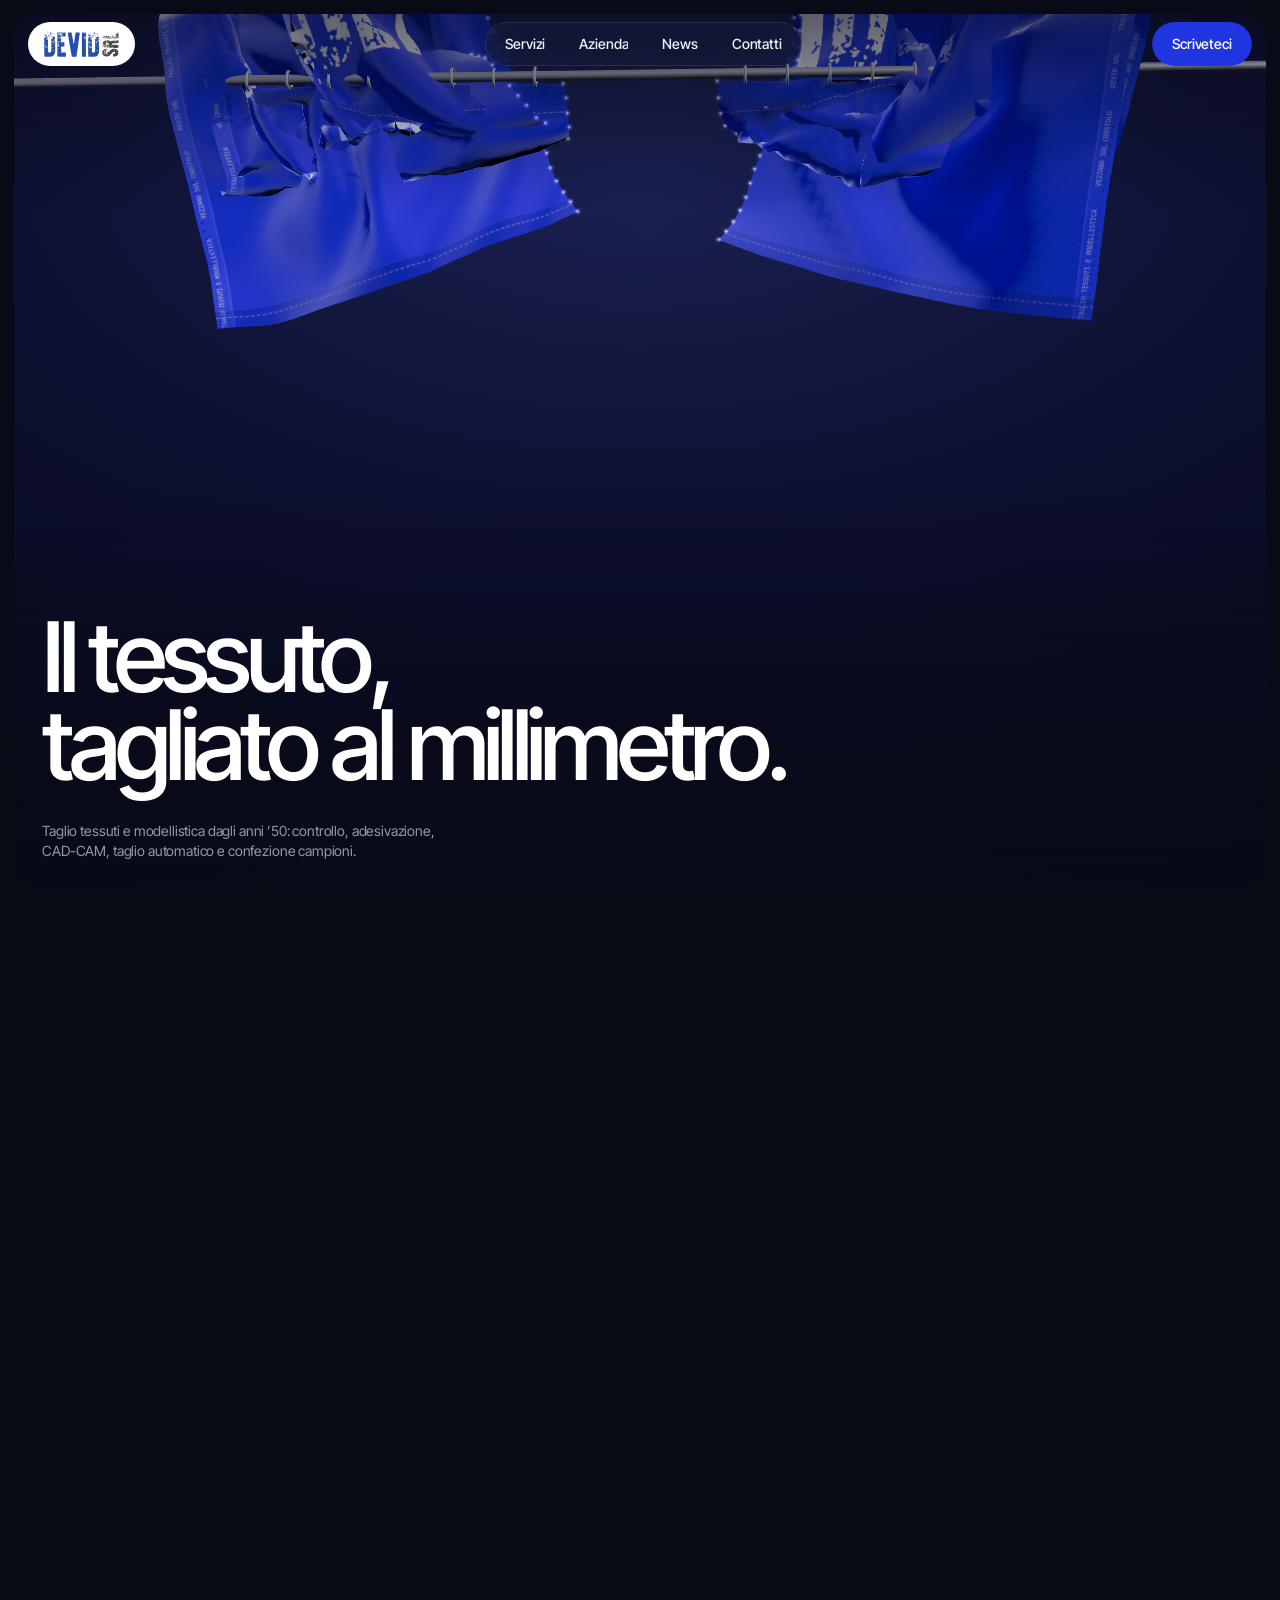
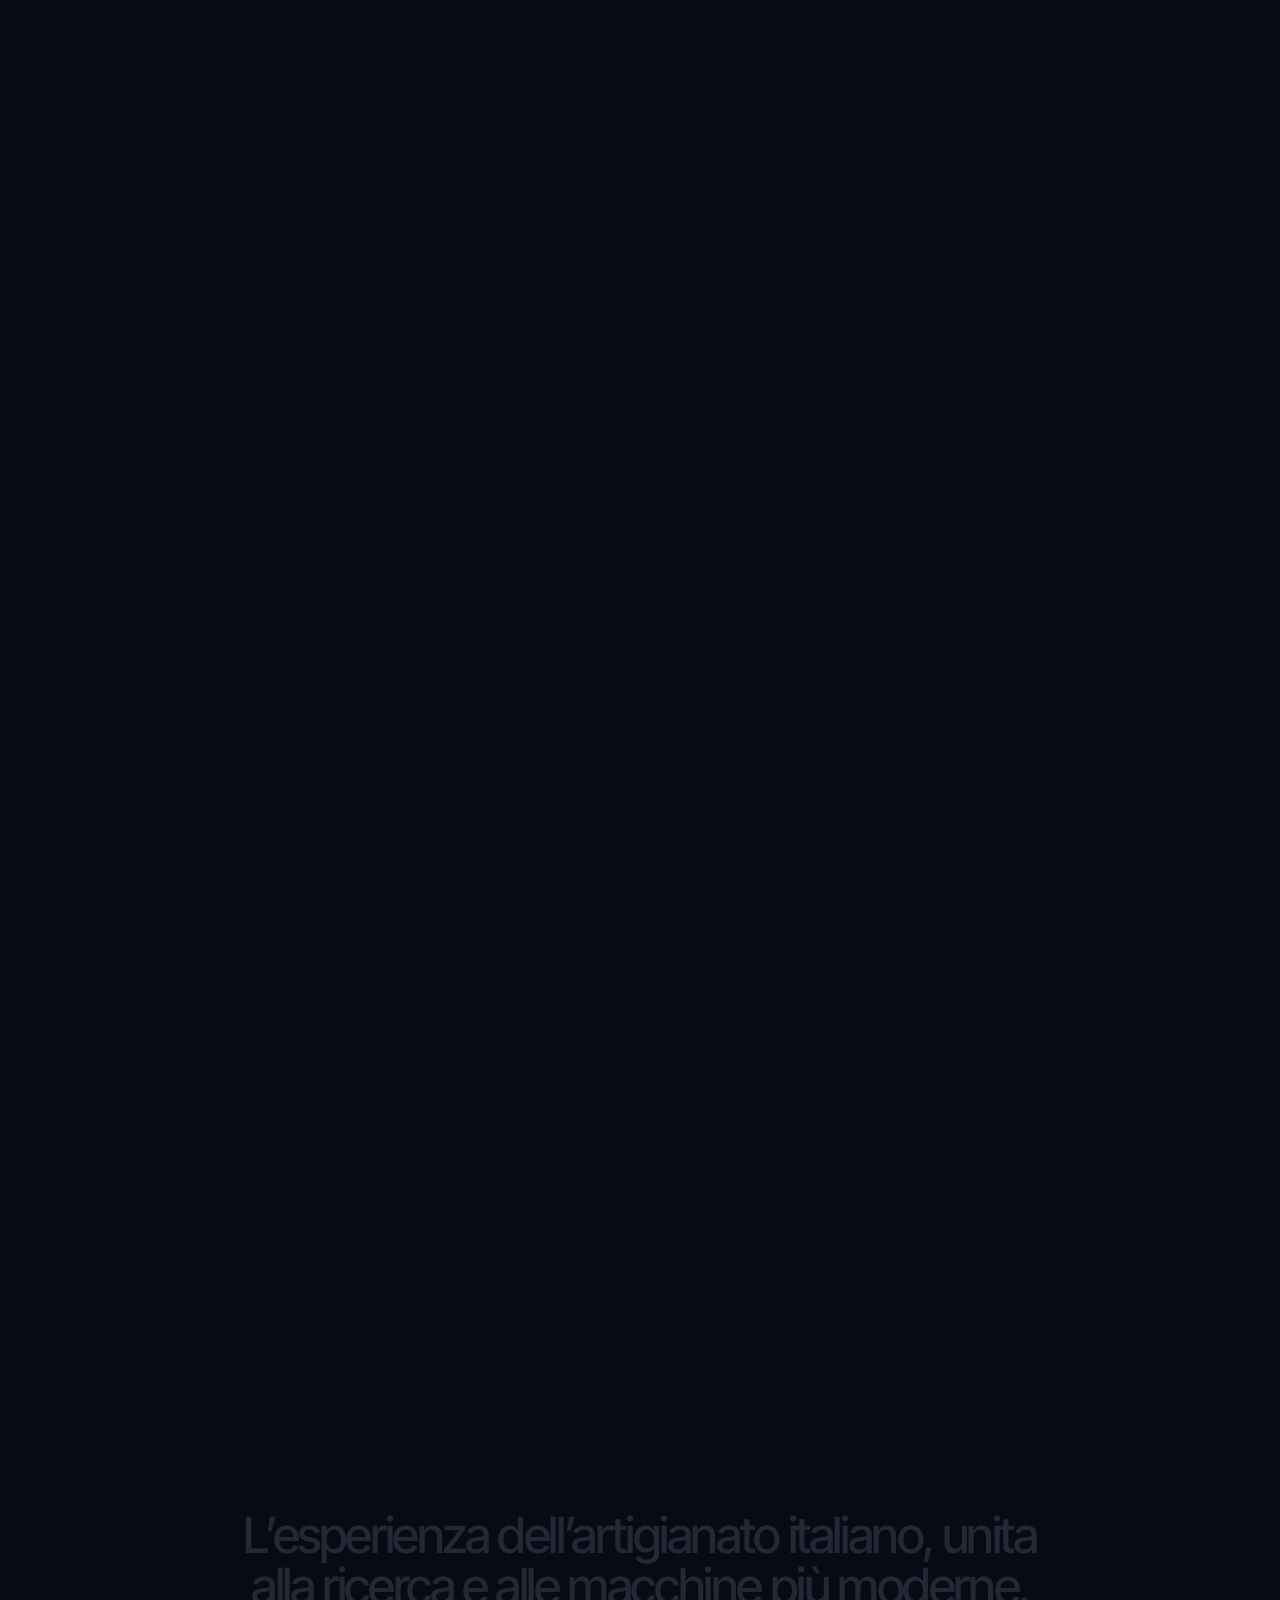
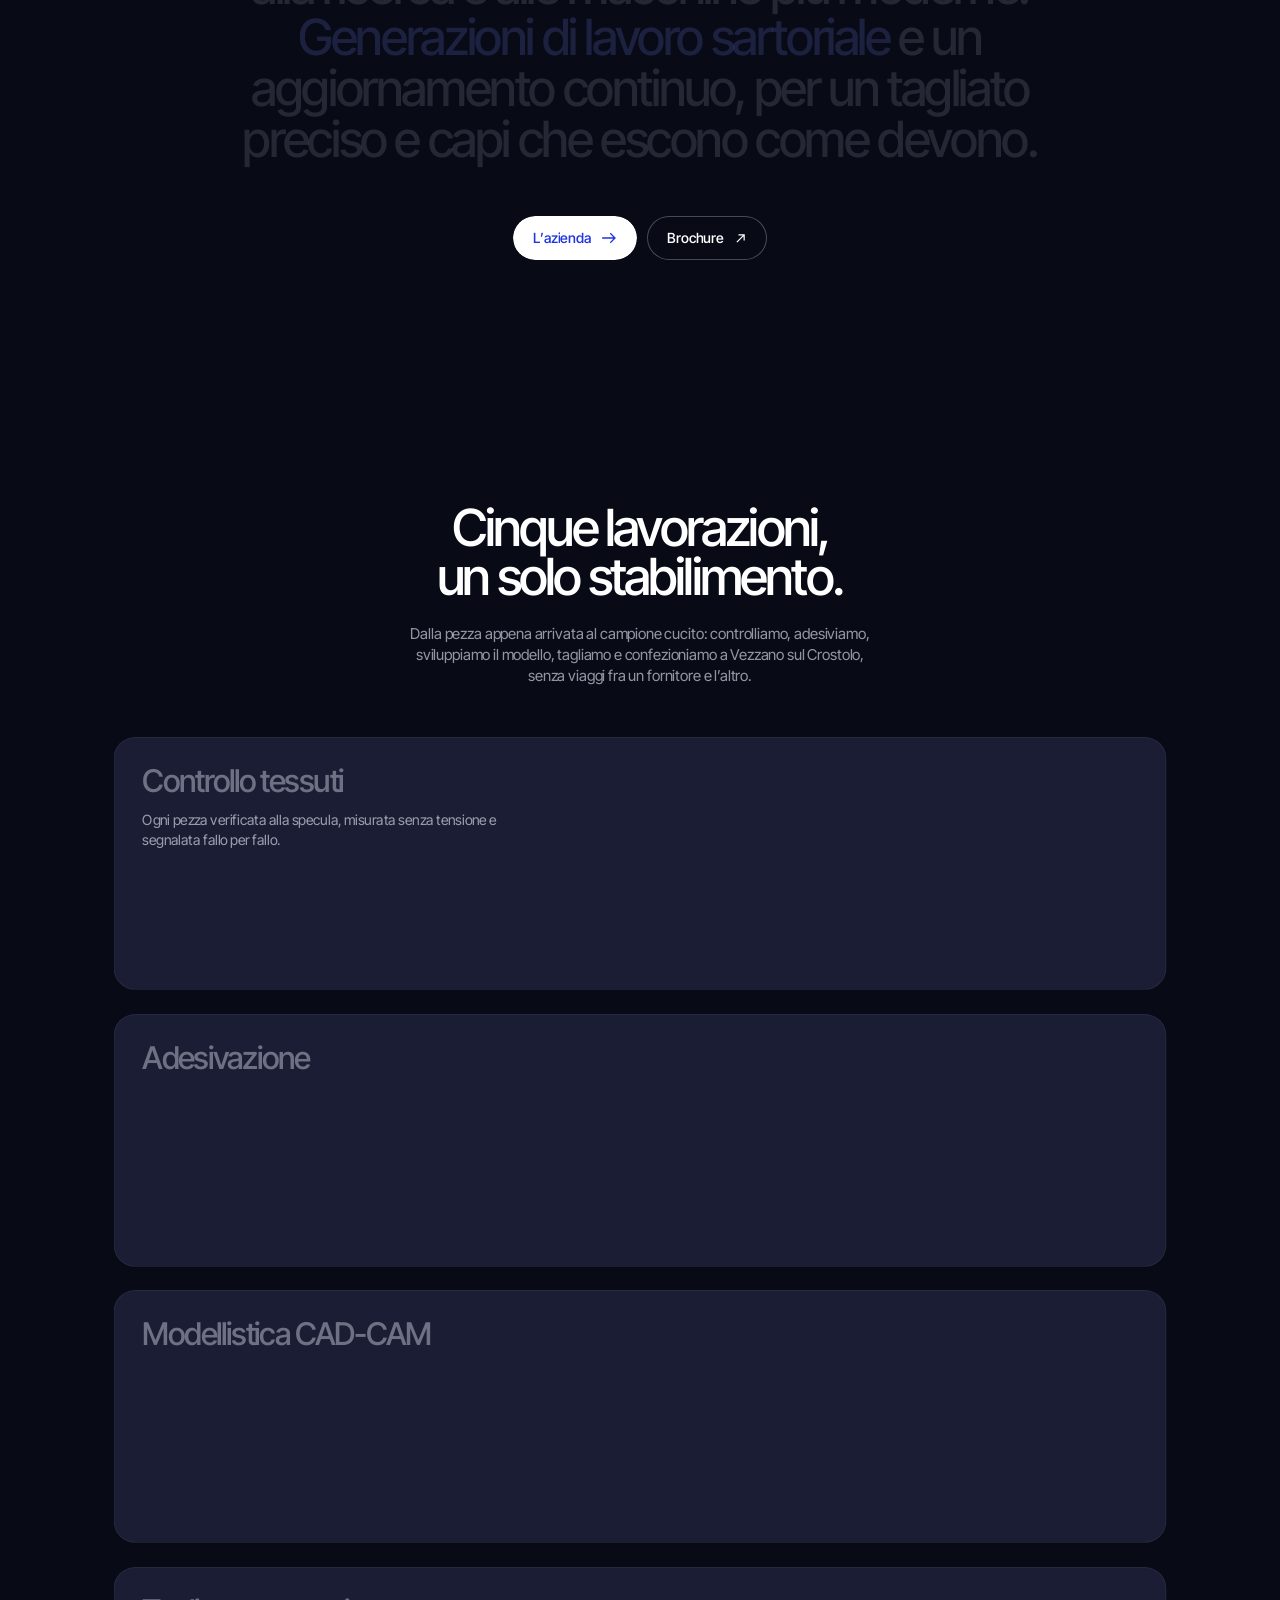
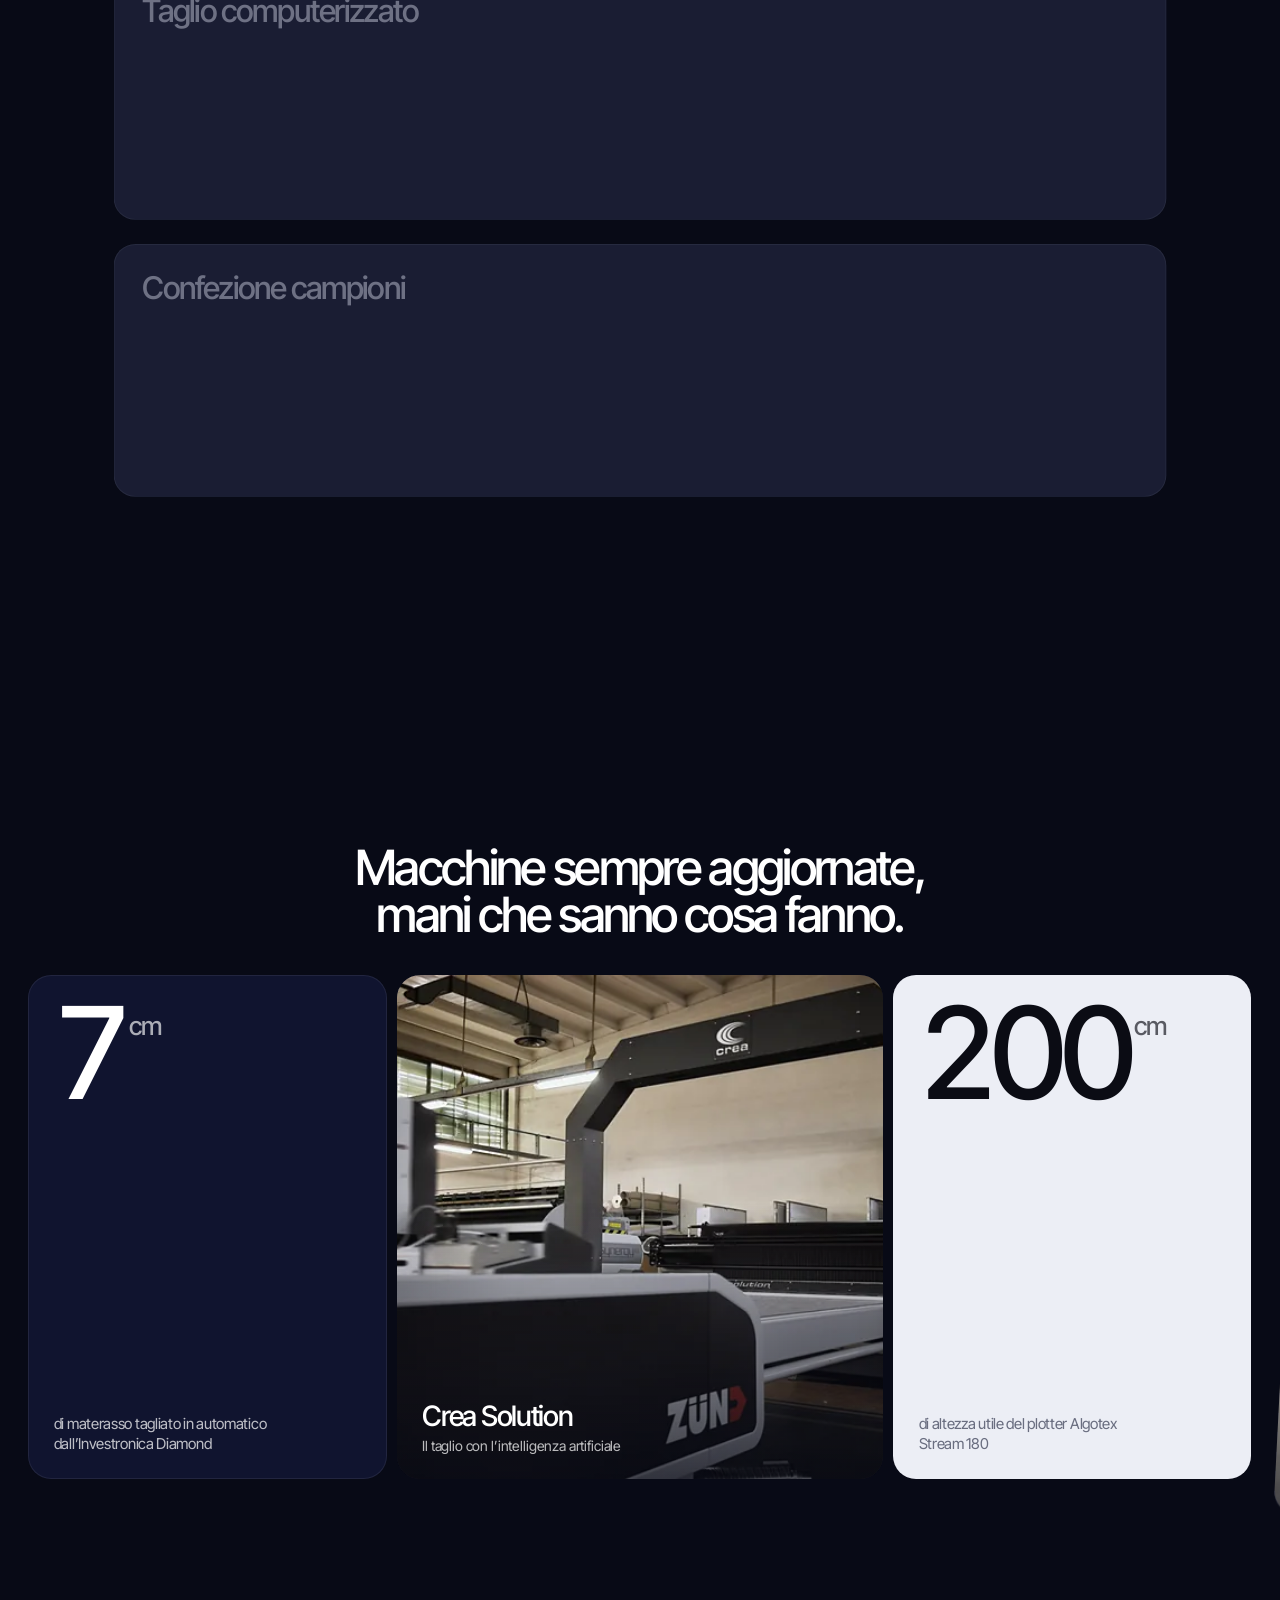
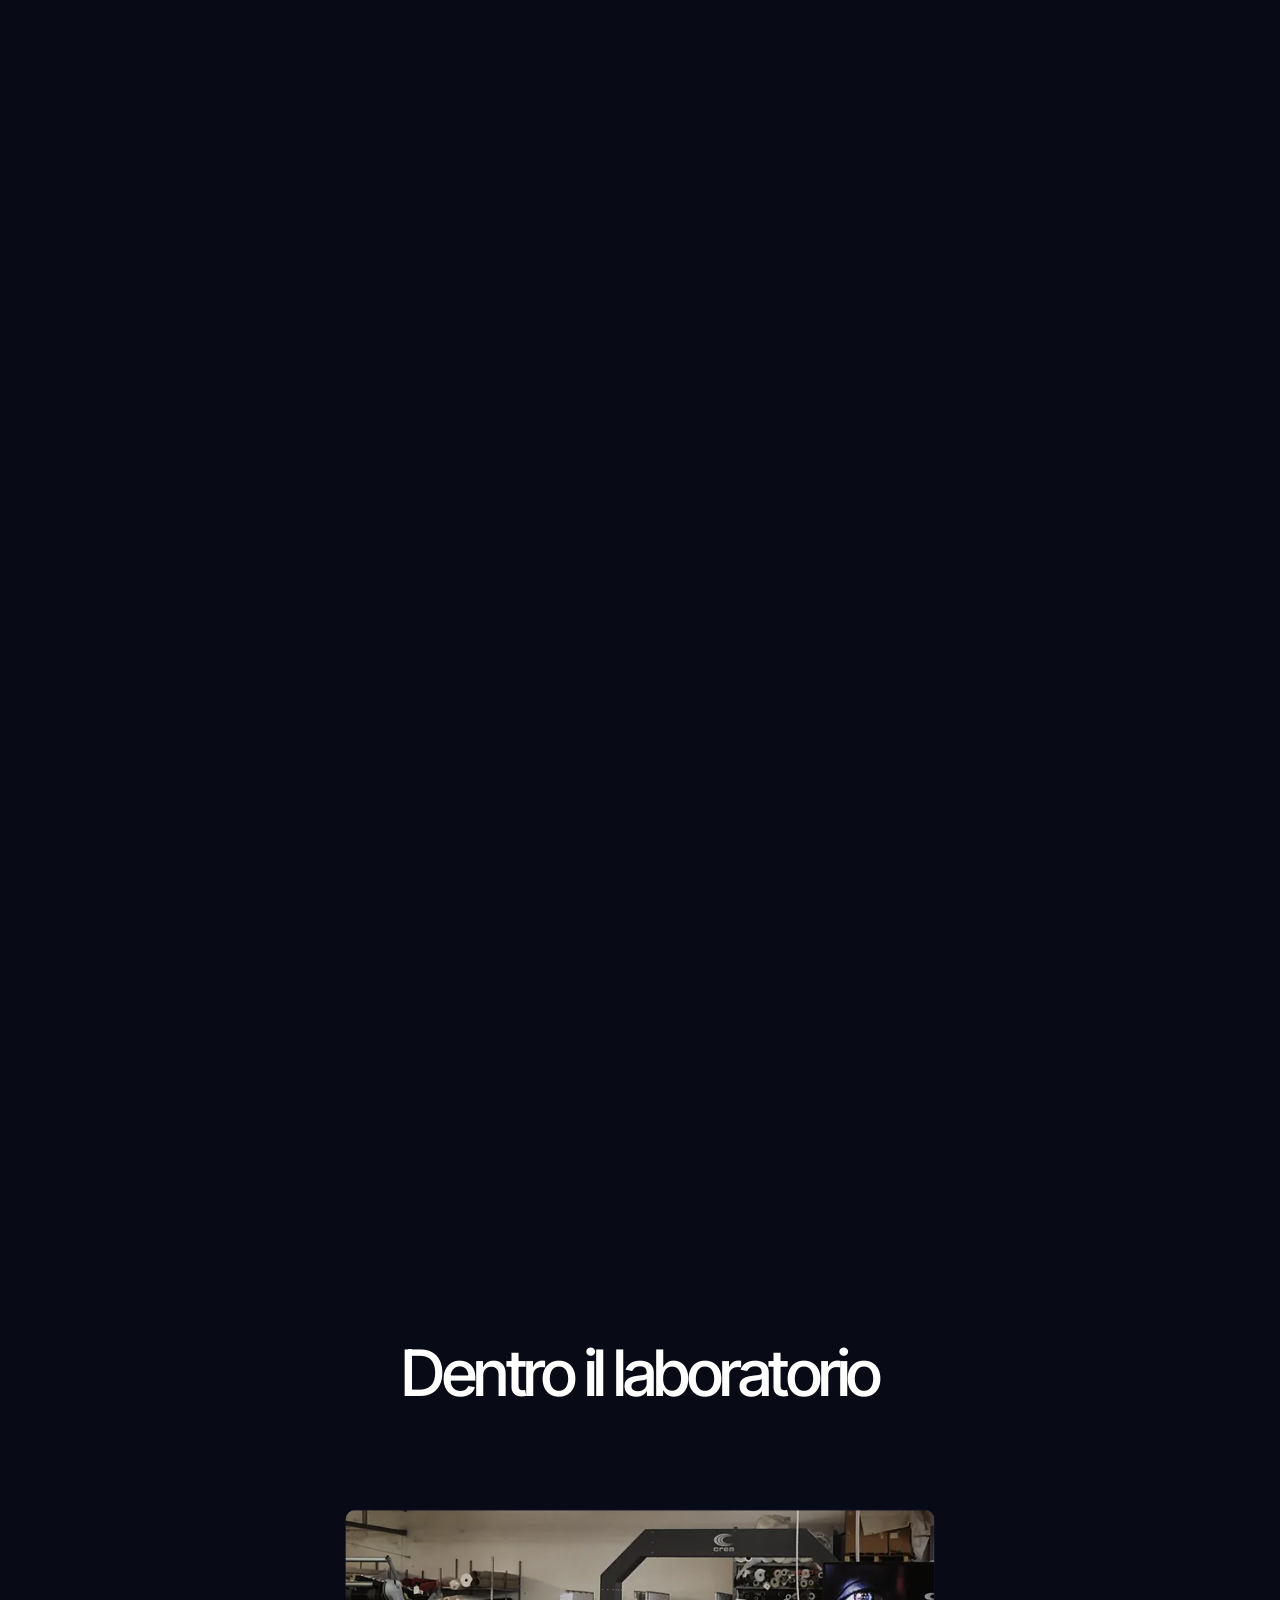
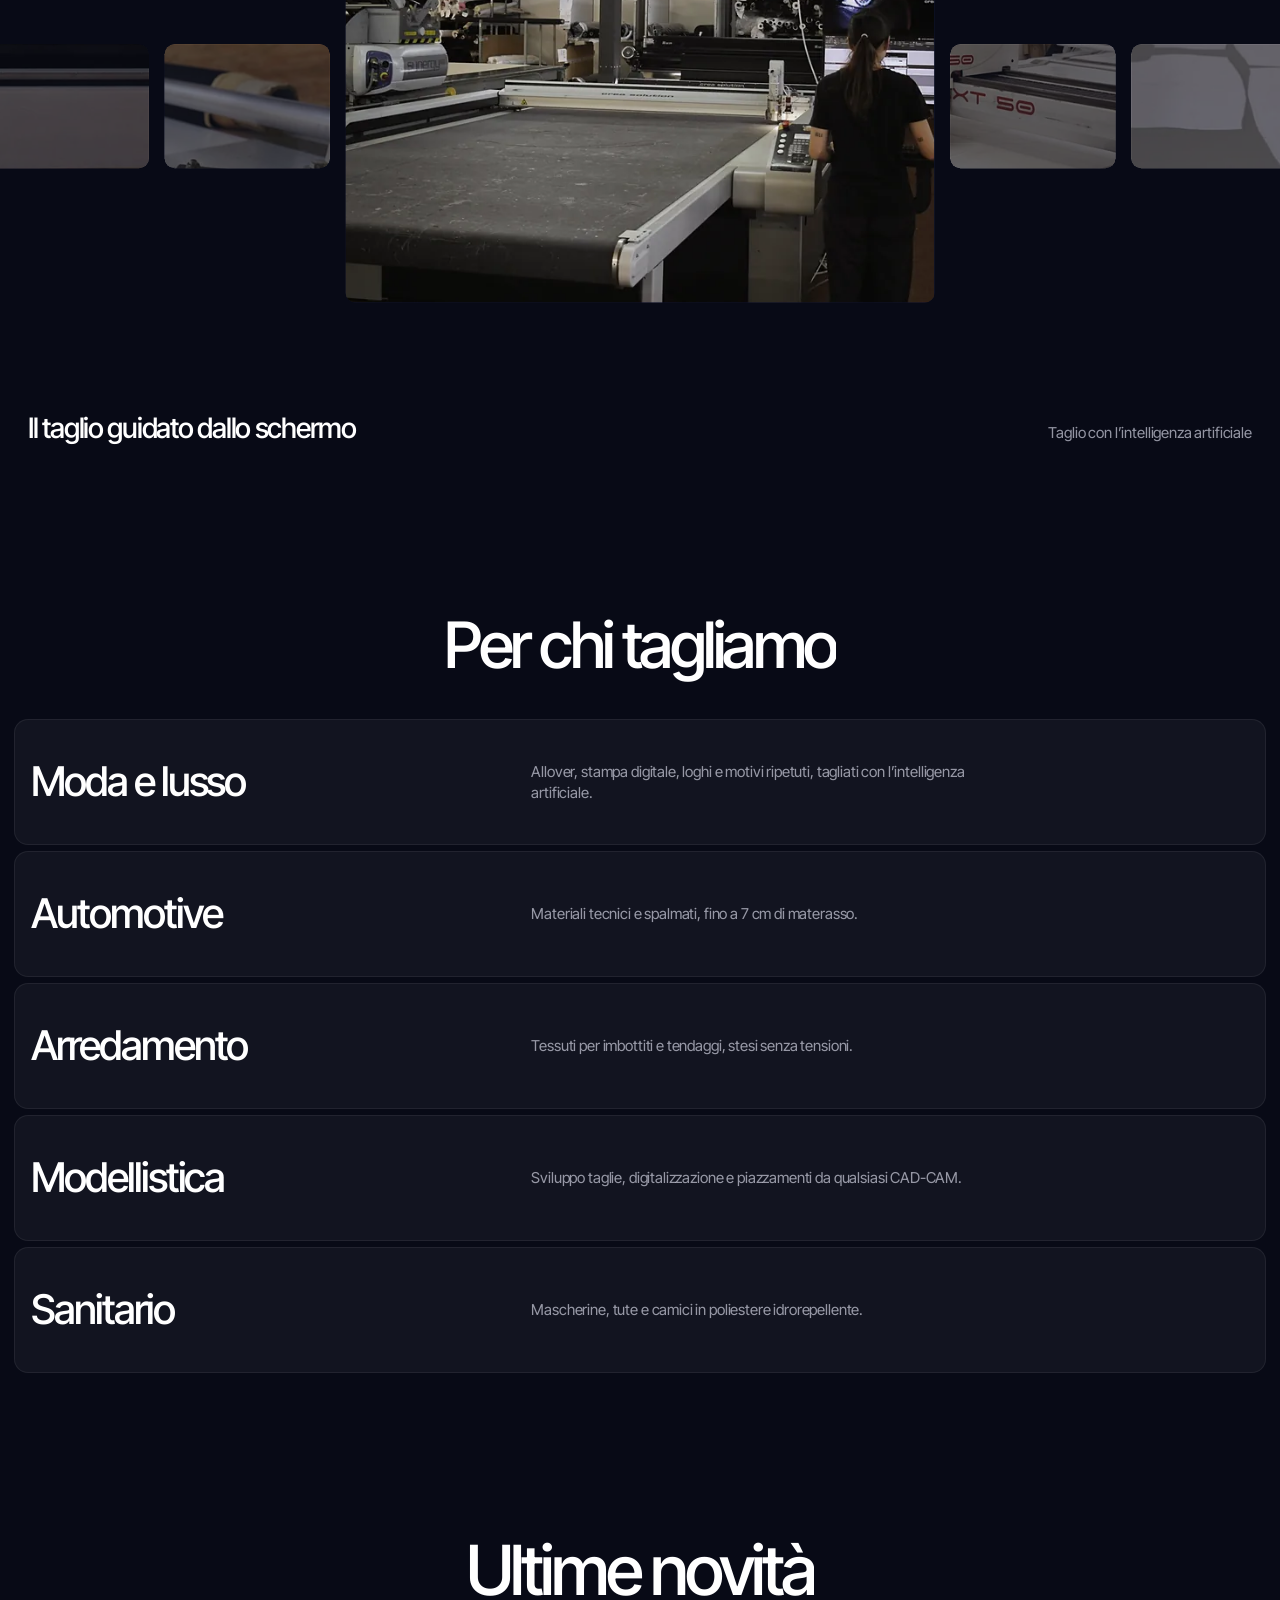
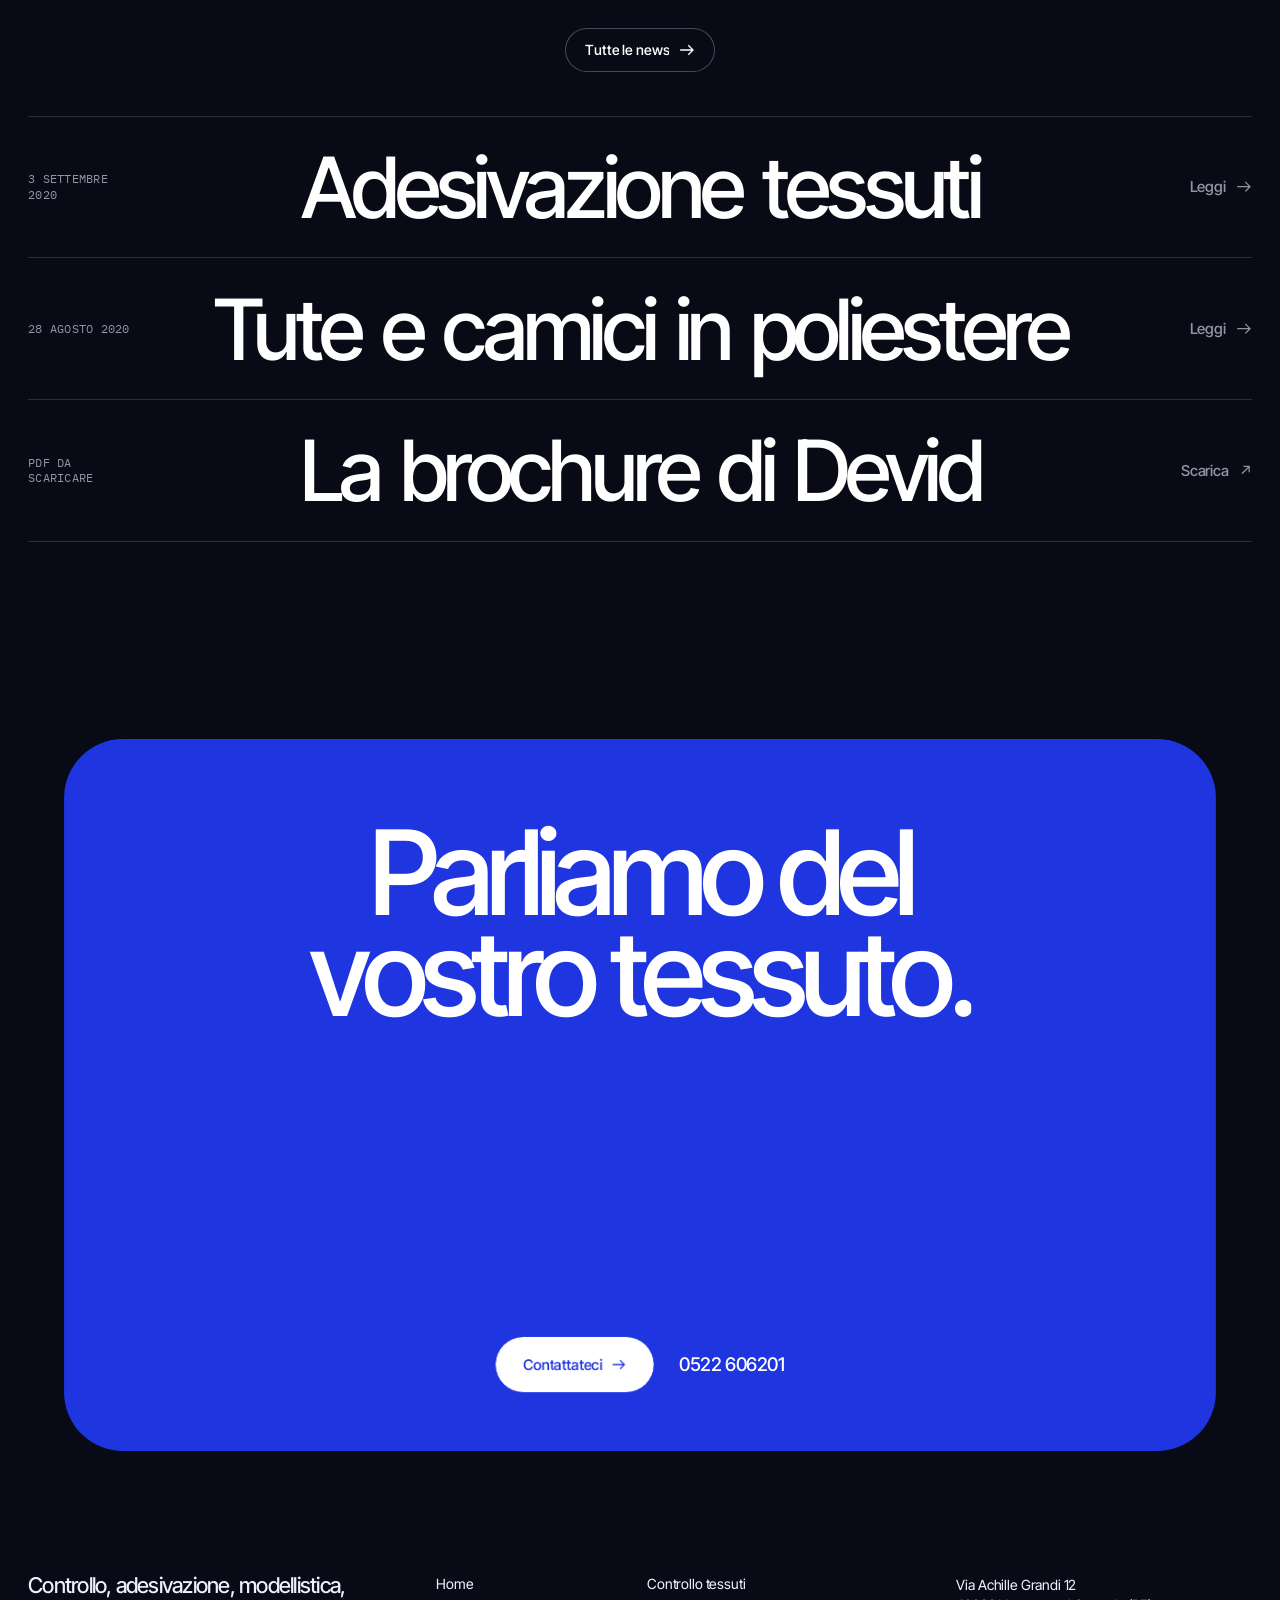
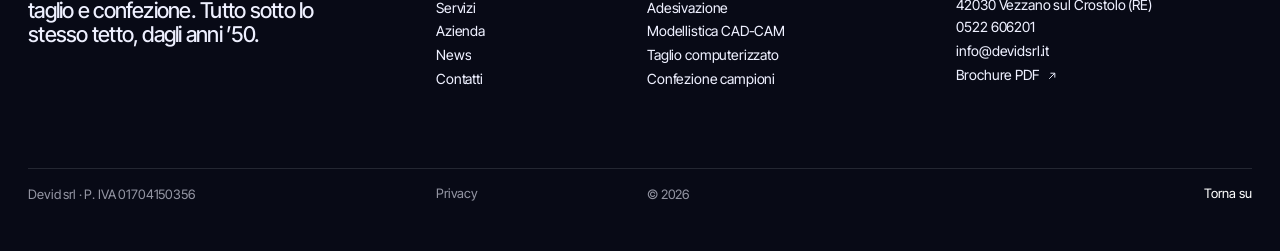
==== commit cadc60e5: "Parco macchine: tornato alla fila di carte che scorre di lato Co-Authored-By: Claude Opus 5.5 <norep" ====
--- a/index.html
+++ b/index.html
@@ -142,51 +142,15 @@
     </div>
   </section>
 
-    <section class="pila" data-pila aria-labelledby="sguardo-t">
-    <div class="pila-testa">
-      <h2 id="sguardo-t" class="pila-titolo" data-righe>Macchine sempre aggiornate,<br>mani che sanno cosa fanno.</h2>
-    </div>
-    <div class="pila-mazzo">
-      <article class="pila-carta pila-scuro" data-pila-carta style="--i:0">
-        <figure class="pila-foto"><div class="pila-foto-dentro" data-pila-foto><img src="assets/img/zund-portale-800.webp" srcset="assets/img/zund-portale-800.webp 800w, assets/img/zund-portale-1400.webp 1400w, assets/img/zund-portale-2400.webp 2400w" sizes="(max-width: 760px) 92vw, 52vw" alt="Crea Solution" loading="lazy" decoding="async"></div></figure>
-        <div class="pila-info">
-          <h3 class="pila-reparto">Taglio con l’intelligenza artificiale</h3>
-          <p class="pila-cifra"><span data-pila-conta="7">7</span><small>cm</small></p>
-          <p class="pila-testo">di materasso tagliato in automatico dall’Investronica Diamond</p>
-          <ul class="pila-righe"><li data-pila-riga><span class="pila-nome">Crea Solution</span><span class="pila-desc">Il taglio con l’intelligenza artificiale</span></li><li data-pila-riga><span class="pila-nome">Investronica Diamond</span><span class="pila-desc">Taglio automatico del materasso, fino a 7 cm</span></li></ul>
-        </div>
-        <span class="pila-ombra" aria-hidden="true"></span>
-      </article><article class="pila-carta pila-chiaro" data-pila-carta style="--i:1">
-        <figure class="pila-foto"><div class="pila-foto-dentro" data-pila-foto><img src="assets/img/taglio-testa-800.webp" srcset="assets/img/taglio-testa-800.webp 800w, assets/img/taglio-testa-1400.webp 1400w" sizes="(max-width: 760px) 92vw, 52vw" alt="Morgan Next 2" loading="lazy" decoding="async"></div></figure>
-        <div class="pila-info">
-          <h3 class="pila-reparto">Taglio automatico</h3>
-          <p class="pila-cifra"><span data-pila-conta="5">5</span><small>cm</small></p>
-          <p class="pila-testo">di materasso con il taglio automatico del Morgan Next 2</p>
-          <ul class="pila-righe"><li data-pila-riga><span class="pila-nome">Morgan Next 2</span><span class="pila-desc">Taglio automatico fino a 5 cm</span></li></ul>
-        </div>
-        <span class="pila-ombra" aria-hidden="true"></span>
-      </article><article class="pila-carta pila-blu" data-pila-carta style="--i:2">
-        <figure class="pila-foto"><div class="pila-foto-dentro" data-pila-foto><img src="assets/img/stesura-800.webp" srcset="assets/img/stesura-800.webp 800w, assets/img/stesura-1400.webp 1400w" sizes="(max-width: 760px) 92vw, 52vw" alt="Oteman e Bkr" loading="lazy" decoding="async"></div></figure>
-        <div class="pila-info">
-          <h3 class="pila-reparto">Controllo e stesura</h3>
-          <p class="pila-cifra"><span data-pila-conta="1">1</span><small>m</small></p>
-          <p class="pila-testo">di diametro dei rotoli al banco di controllo</p>
-          <ul class="pila-righe"><li data-pila-riga><span class="pila-nome">Oteman e Bkr</span><span class="pila-desc">Stenditori elettronici con conveyor</span></li><li data-pila-riga><span class="pila-nome">Metodo Hoffman</span><span class="pila-desc">Prova vapore fino a 20 secondi</span></li></ul>
-        </div>
-        <span class="pila-ombra" aria-hidden="true"></span>
-      </article><article class="pila-carta pila-notte" data-pila-carta style="--i:3">
-        <figure class="pila-foto"><div class="pila-foto-dentro" data-pila-foto><img src="assets/img/sagome-800.webp" srcset="assets/img/sagome-800.webp 800w, assets/img/sagome-1400.webp 1400w" sizes="(max-width: 760px) 92vw, 52vw" alt="Intelli-di" loading="lazy" decoding="async"></div></figure>
-        <div class="pila-info">
-          <h3 class="pila-reparto">Modellistica</h3>
-          <p class="pila-cifra"><span data-pila-conta="200">200</span><small>cm</small></p>
-          <p class="pila-testo">di altezza utile del plotter Algotex Stream 180</p>
-          <ul class="pila-righe"><li data-pila-riga><span class="pila-nome">Intelli-di</span><span class="pila-desc">Cartamodelli digitalizzati da una fotografia</span></li><li data-pila-riga><span class="pila-nome">Algotex Stream 180</span><span class="pila-desc">Il plotter della modellistica</span></li></ul>
-        </div>
-        <span class="pila-ombra" aria-hidden="true"></span>
-      </article>
-    </div>
-    <div class="pila-fine">
-      <a class="bottone bottone-linea" href="servizi/taglio-tessuti/" data-tenda="Taglio computerizzato" data-magnete><span class="bottone-fondo"></span><span class="bottone-testo"><span data-gira>Tutte le macchine del taglio</span><svg class="g g-dx" viewBox="0 0 18 14" aria-hidden="true"><path d="M1 7h15M10.5 1.5 16 7l-5.5 5.5" fill="none" stroke="currentColor" stroke-width="1.5"/></svg></span></a>
+    <section class="sguardo" data-sguardo aria-labelledby="sguardo-t">
+    <div class="sguardo-palco">
+      <div class="sguardo-testa">
+        <h2 id="sguardo-t" class="sguardo-titolo" data-righe>Macchine sempre aggiornate,<br>mani che sanno cosa fanno.</h2>
+      </div>
+      <div class="sguardo-binario" data-sguardo-binario>
+        <div class="sguardo-carta sguardo-dato sguardo-scuro"><p class="sguardo-cifra"><span data-conta-lato="7">7</span><small>cm</small></p><p class="sguardo-testo">di materasso tagliato in automatico dall’Investronica Diamond</p></div><figure class="sguardo-carta sguardo-foto"><div class="sguardo-foto-dentro"><img src="assets/img/zund-portale-800.webp" srcset="assets/img/zund-portale-800.webp 800w, assets/img/zund-portale-1400.webp 1400w, assets/img/zund-portale-2400.webp 2400w" sizes="(max-width: 760px) 80vw, 34vw" alt="Il taglio con l’intelligenza artificiale" loading="lazy" decoding="async"></div><figcaption><span class="sguardo-nome">Crea Solution</span><span class="sguardo-sotto">Il taglio con l’intelligenza artificiale</span></figcaption></figure><div class="sguardo-carta sguardo-dato sguardo-chiaro"><p class="sguardo-cifra"><span data-conta-lato="200">200</span><small>cm</small></p><p class="sguardo-testo">di altezza utile del plotter Algotex Stream 180</p></div><figure class="sguardo-carta sguardo-foto"><div class="sguardo-foto-dentro"><img src="assets/img/taglio-testa-800.webp" srcset="assets/img/taglio-testa-800.webp 800w, assets/img/taglio-testa-1400.webp 1400w" sizes="(max-width: 760px) 80vw, 34vw" alt="Taglio automatico fino a 5 cm" loading="lazy" decoding="async"></div><figcaption><span class="sguardo-nome">Morgan Next 2</span><span class="sguardo-sotto">Taglio automatico fino a 5 cm</span></figcaption></figure><div class="sguardo-carta sguardo-dato sguardo-blu"><p class="sguardo-cifra"><span data-conta-lato="1">1</span><small>m</small></p><p class="sguardo-testo">di diametro dei rotoli al banco di controllo</p></div><figure class="sguardo-carta sguardo-foto"><div class="sguardo-foto-dentro"><img src="assets/img/stesura-800.webp" srcset="assets/img/stesura-800.webp 800w, assets/img/stesura-1400.webp 1400w" sizes="(max-width: 760px) 80vw, 34vw" alt="Stenditori elettronici con conveyor" loading="lazy" decoding="async"></div><figcaption><span class="sguardo-nome">Oteman e Bkr</span><span class="sguardo-sotto">Stenditori elettronici con conveyor</span></figcaption></figure><div class="sguardo-carta sguardo-dato sguardo-scuro"><p class="sguardo-cifra"><span data-conta-lato="20">20</span><small>s</small></p><p class="sguardo-testo">al massimo di prova vapore, col metodo Hoffman</p></div><figure class="sguardo-carta sguardo-foto"><div class="sguardo-foto-dentro"><img src="assets/img/sagome-800.webp" srcset="assets/img/sagome-800.webp 800w, assets/img/sagome-1400.webp 1400w" sizes="(max-width: 760px) 80vw, 34vw" alt="Cartamodelli digitalizzati da una fotografia" loading="lazy" decoding="async"></div><figcaption><span class="sguardo-nome">Intelli-di</span><span class="sguardo-sotto">Cartamodelli digitalizzati da una fotografia</span></figcaption></figure>
+        <a class="sguardo-carta sguardo-fine" href="servizi/taglio-tessuti/" data-tenda="Taglio computerizzato"><span>Tutte le macchine del taglio</span><span class="sguardo-fine-cerchio"><svg class="g g-dx" viewBox="0 0 18 14" aria-hidden="true"><path d="M1 7h15M10.5 1.5 16 7l-5.5 5.5" fill="none" stroke="currentColor" stroke-width="1.5"/></svg></span></a>
+      </div>
     </div>
   </section>
 
--- a/assets/css/sito.css
+++ b/assets/css/sito.css
@@ -877,39 +877,3 @@
   .apertura-testo { margin-left: auto; }
 }
 .apertura-tag { justify-content: center; }
-
-/* ---------- parco macchine: le schede che si impilano allo scroll ---------- */
-.pila { position: relative; padding: var(--spazio) 0 calc(var(--spazio) * .8); color: #fff; }
-.pila-testa { text-align: center; padding: 0 calc(var(--m) * 2) clamp(40px, 5vw, 80px); }
-.pila-titolo { font-size: clamp(34px, 4.4vw, 84px); font-weight: 520; letter-spacing: -.055em; line-height: .95; color: #fff; }
-.pila-mazzo { position: relative; padding: 0 var(--m); }
-.pila-carta { --alto: max(90px, 11vh); position: sticky; top: calc(var(--alto) + var(--i) * 14px); height: min(calc(100vh - var(--alto) - 8vh), 680px); margin-bottom: 14vh; border-radius: var(--raggio); overflow: hidden; display: grid; grid-template-columns: 1.15fr 1fr; transform-origin: 50% 0; will-change: transform; isolation: isolate; box-shadow: 0 -18px 50px rgba(0, 0, 0, .35); }
-.pila-carta:last-child { margin-bottom: 0; }
-.pila-scuro { background: #10142f; box-shadow: 0 -18px 50px rgba(0, 0, 0, .35), inset 0 0 0 1px rgba(238, 240, 255, .08); }
-.pila-chiaro { background: #eceef5; color: var(--inchiostro); }
-.pila-blu { background: var(--blu); }
-.pila-notte { background: #161b44; box-shadow: 0 -18px 50px rgba(0, 0, 0, .35), inset 0 0 0 1px rgba(238, 240, 255, .1); }
-.pila-foto { position: relative; margin: 10px; border-radius: calc(var(--raggio) - 6px); overflow: hidden; background: #0b0e22; }
-.pila-foto-dentro { position: absolute; inset: 0; }
-.pila-foto img { width: 100%; height: 100%; object-fit: cover; transform-origin: 50% 50%; }
-.pila-info { position: relative; display: flex; flex-direction: column; padding: clamp(24px, 3vw, 56px); min-width: 0; }
-.pila-reparto { font-size: clamp(22px, 2.1vw, 38px); font-weight: 520; letter-spacing: -.045em; line-height: 1; }
-.pila-cifra { margin-top: auto; font-size: clamp(96px, 11vw, 210px); font-weight: 480; letter-spacing: -.07em; line-height: .8; font-variant-numeric: tabular-nums; }
-.pila-cifra small { font-size: .2em; letter-spacing: -.02em; margin-left: .18em; opacity: .65; vertical-align: top; position: relative; top: .3em; }
-.pila-testo { margin-top: clamp(14px, 1.4vw, 22px); max-width: 22em; font-size: clamp(15px, 1.1vw, 18px); line-height: 1.3; letter-spacing: -.02em; opacity: .72; }
-.pila-righe { list-style: none; margin: clamp(22px, 2.6vw, 44px) 0 0; padding: 0; }
-.pila-righe li { display: flex; justify-content: space-between; align-items: baseline; gap: 18px; padding: 14px 0; border-top: 1px solid currentColor; border-top-color: rgba(255, 255, 255, .16); font-size: clamp(14px, 1vw, 16px); }
-.pila-chiaro .pila-righe li { border-top-color: rgba(11, 12, 20, .14); }
-.pila-nome { font-weight: 520; letter-spacing: -.02em; white-space: nowrap; }
-.pila-desc { opacity: .66; text-align: right; }
-.pila-ombra { position: absolute; inset: 0; z-index: 5; background: #05060f; opacity: 0; pointer-events: none; }
-.pila-fine { display: flex; justify-content: center; padding-top: clamp(40px, 5vw, 80px); }
-@media (max-width: 760px) {
-  .pila-carta { --alto: 76px; grid-template-columns: 1fr; grid-template-rows: 38% 1fr; height: calc(100svh - var(--alto) - 24px); max-height: 640px; margin-bottom: 10vh; }
-  .pila-foto { margin: 8px 8px 0; }
-  .pila-info { padding: 20px 20px 18px; }
-  .pila-cifra { margin-top: auto; font-size: clamp(76px, 24vw, 110px); }
-  .pila-righe { margin-top: 16px; }
-  .pila-righe li { flex-direction: column; gap: 2px; padding: 10px 0; }
-  .pila-desc { text-align: left; }
-}
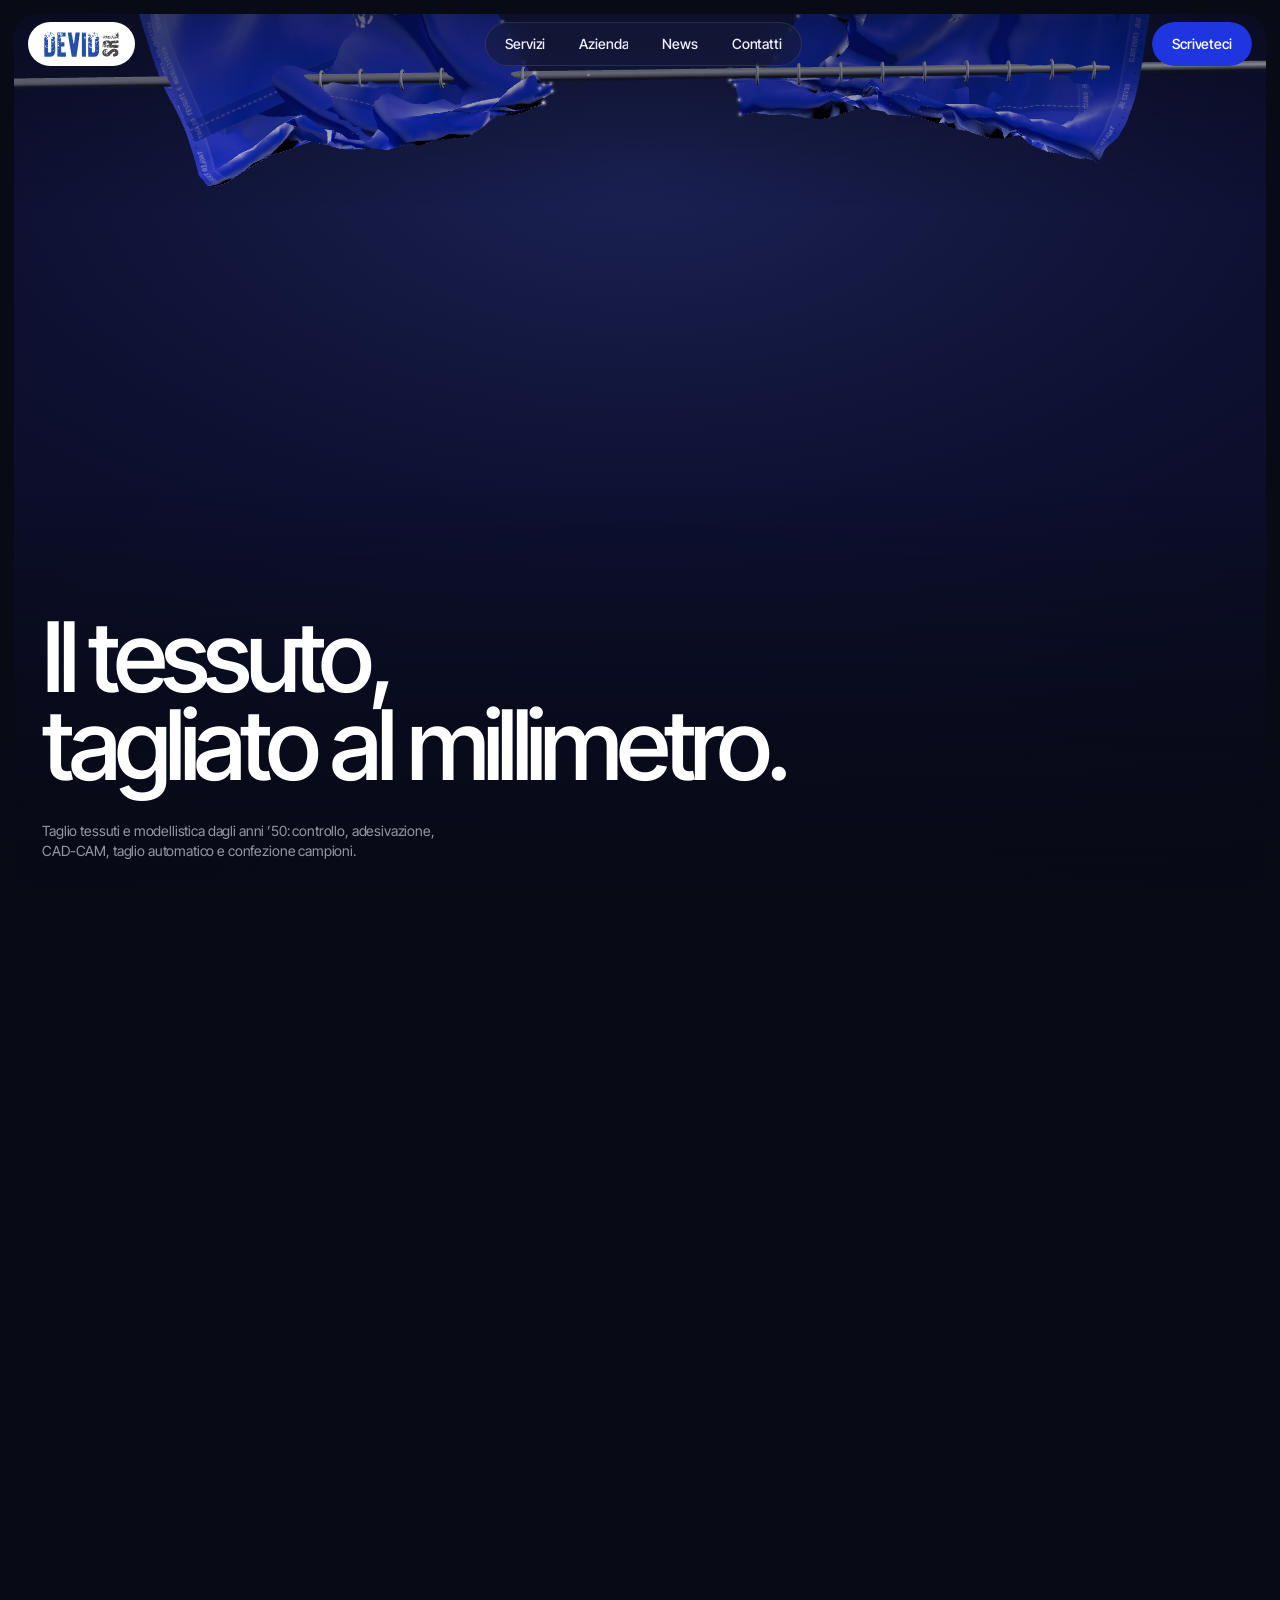
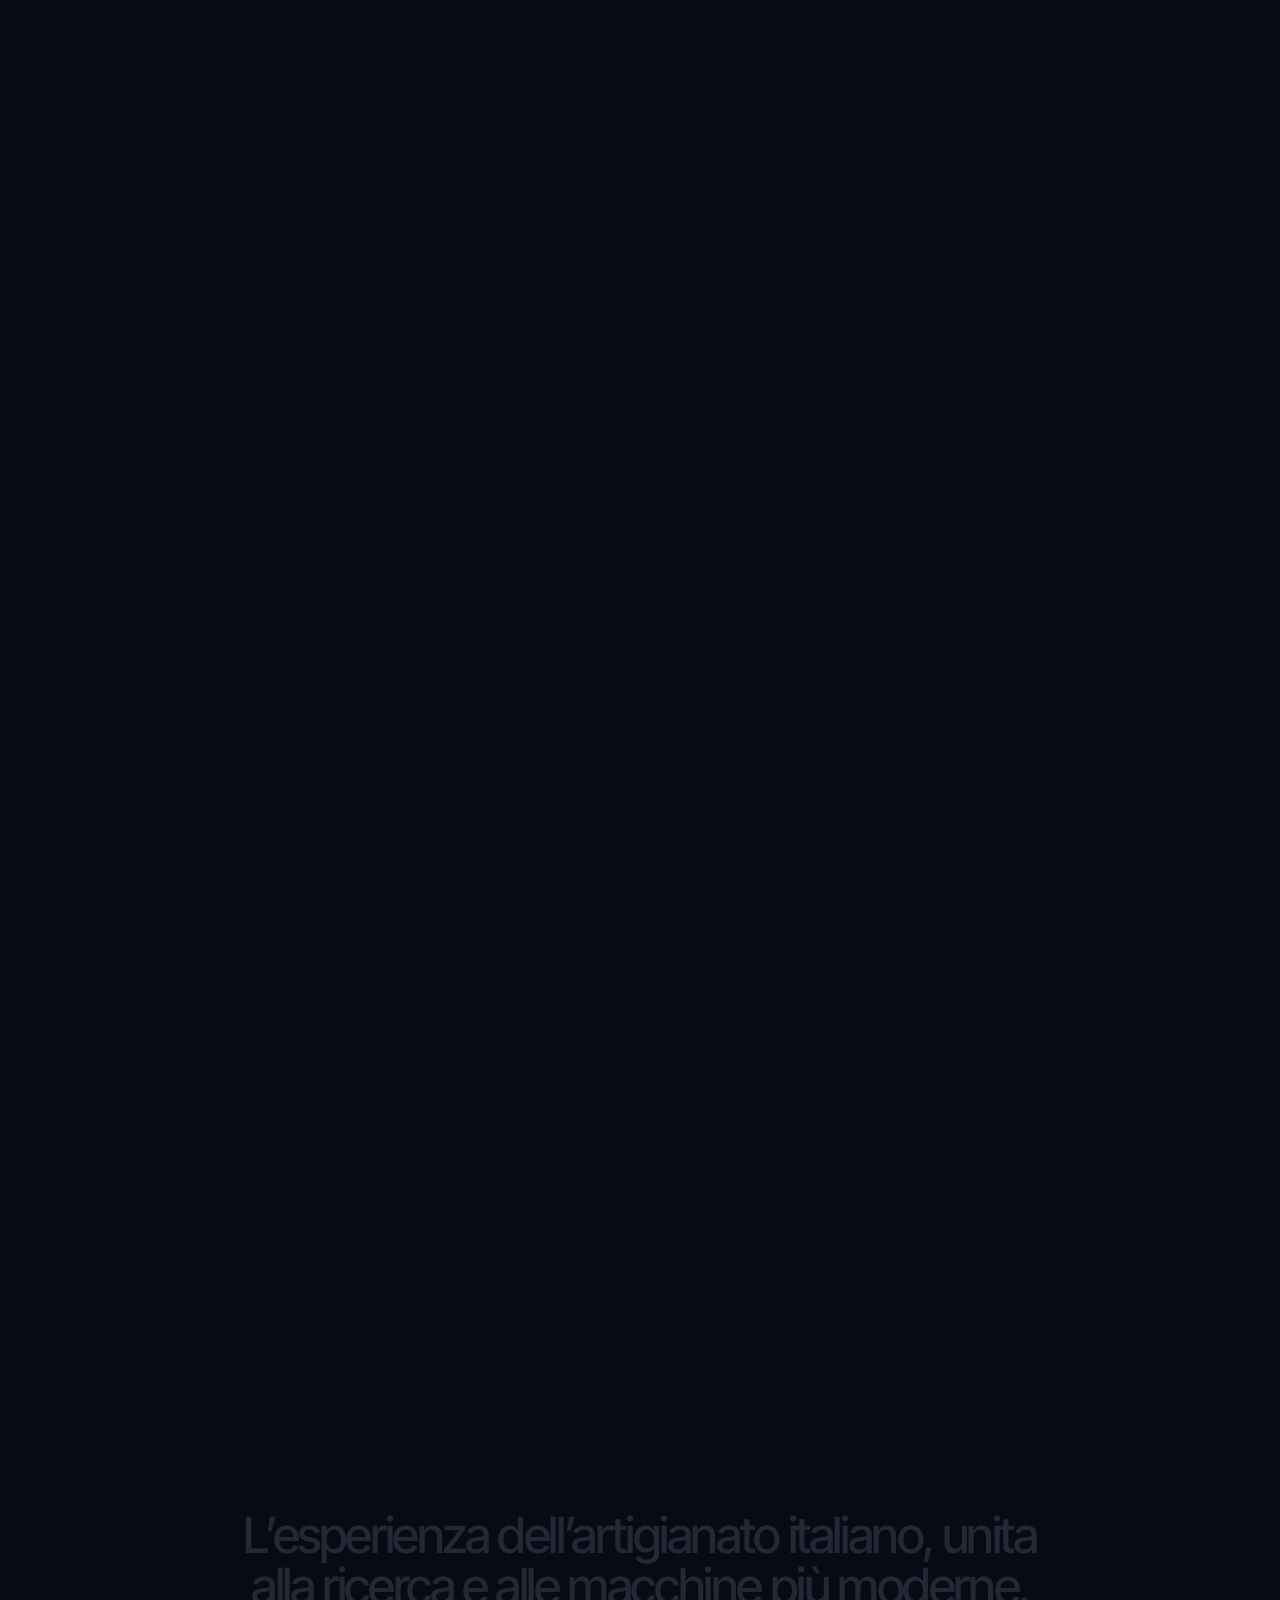
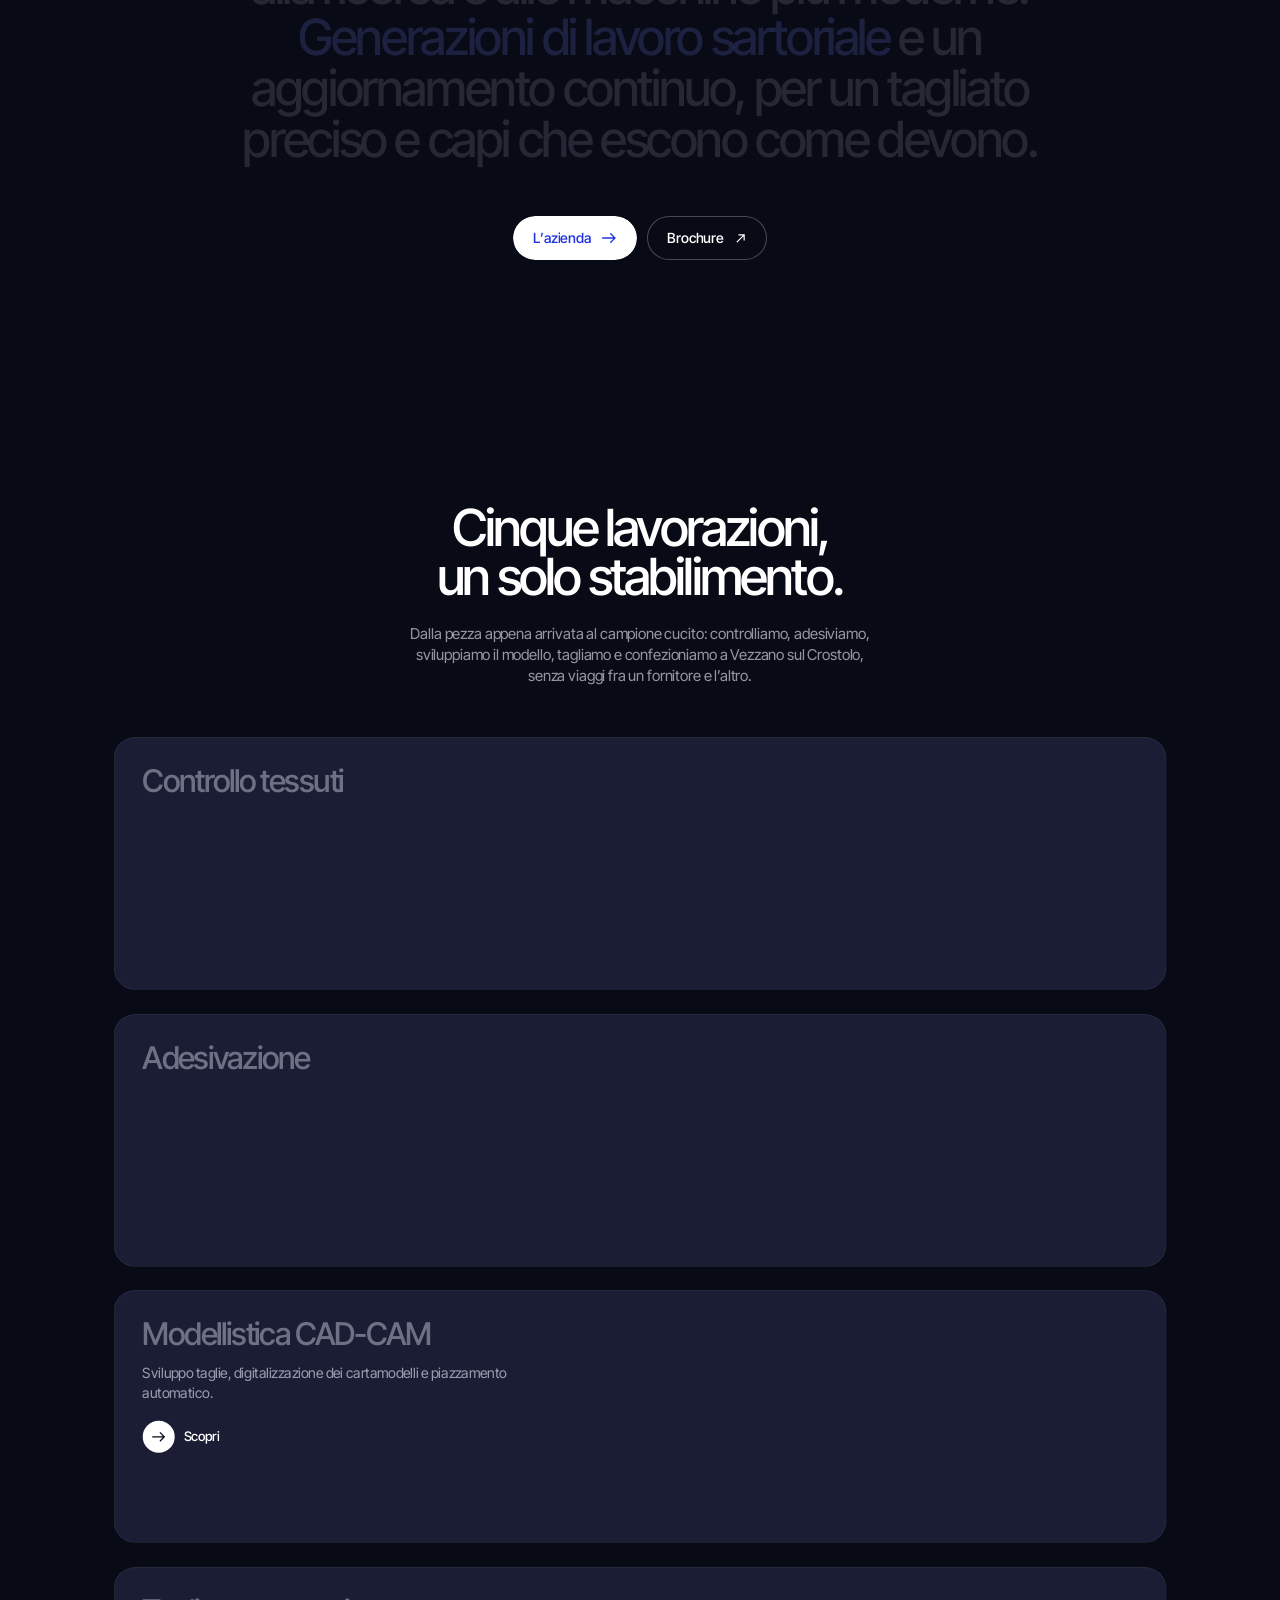
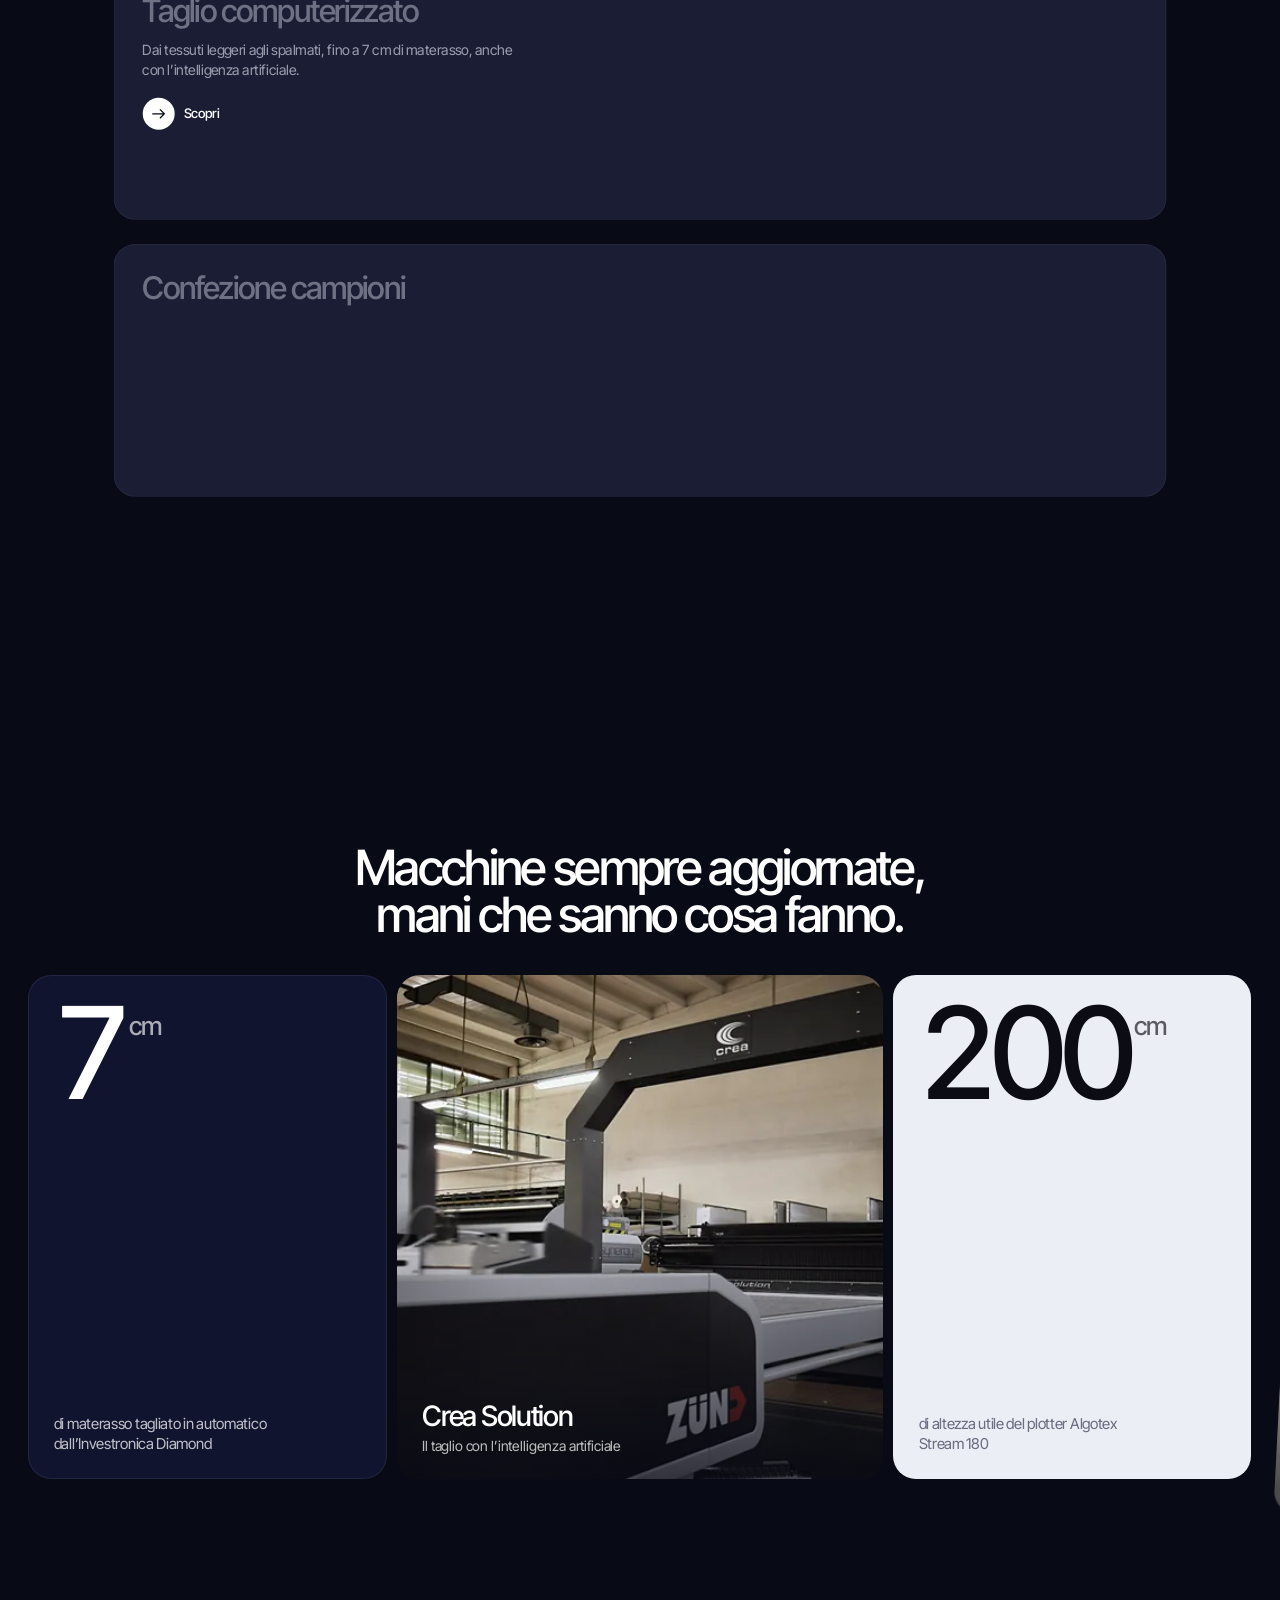
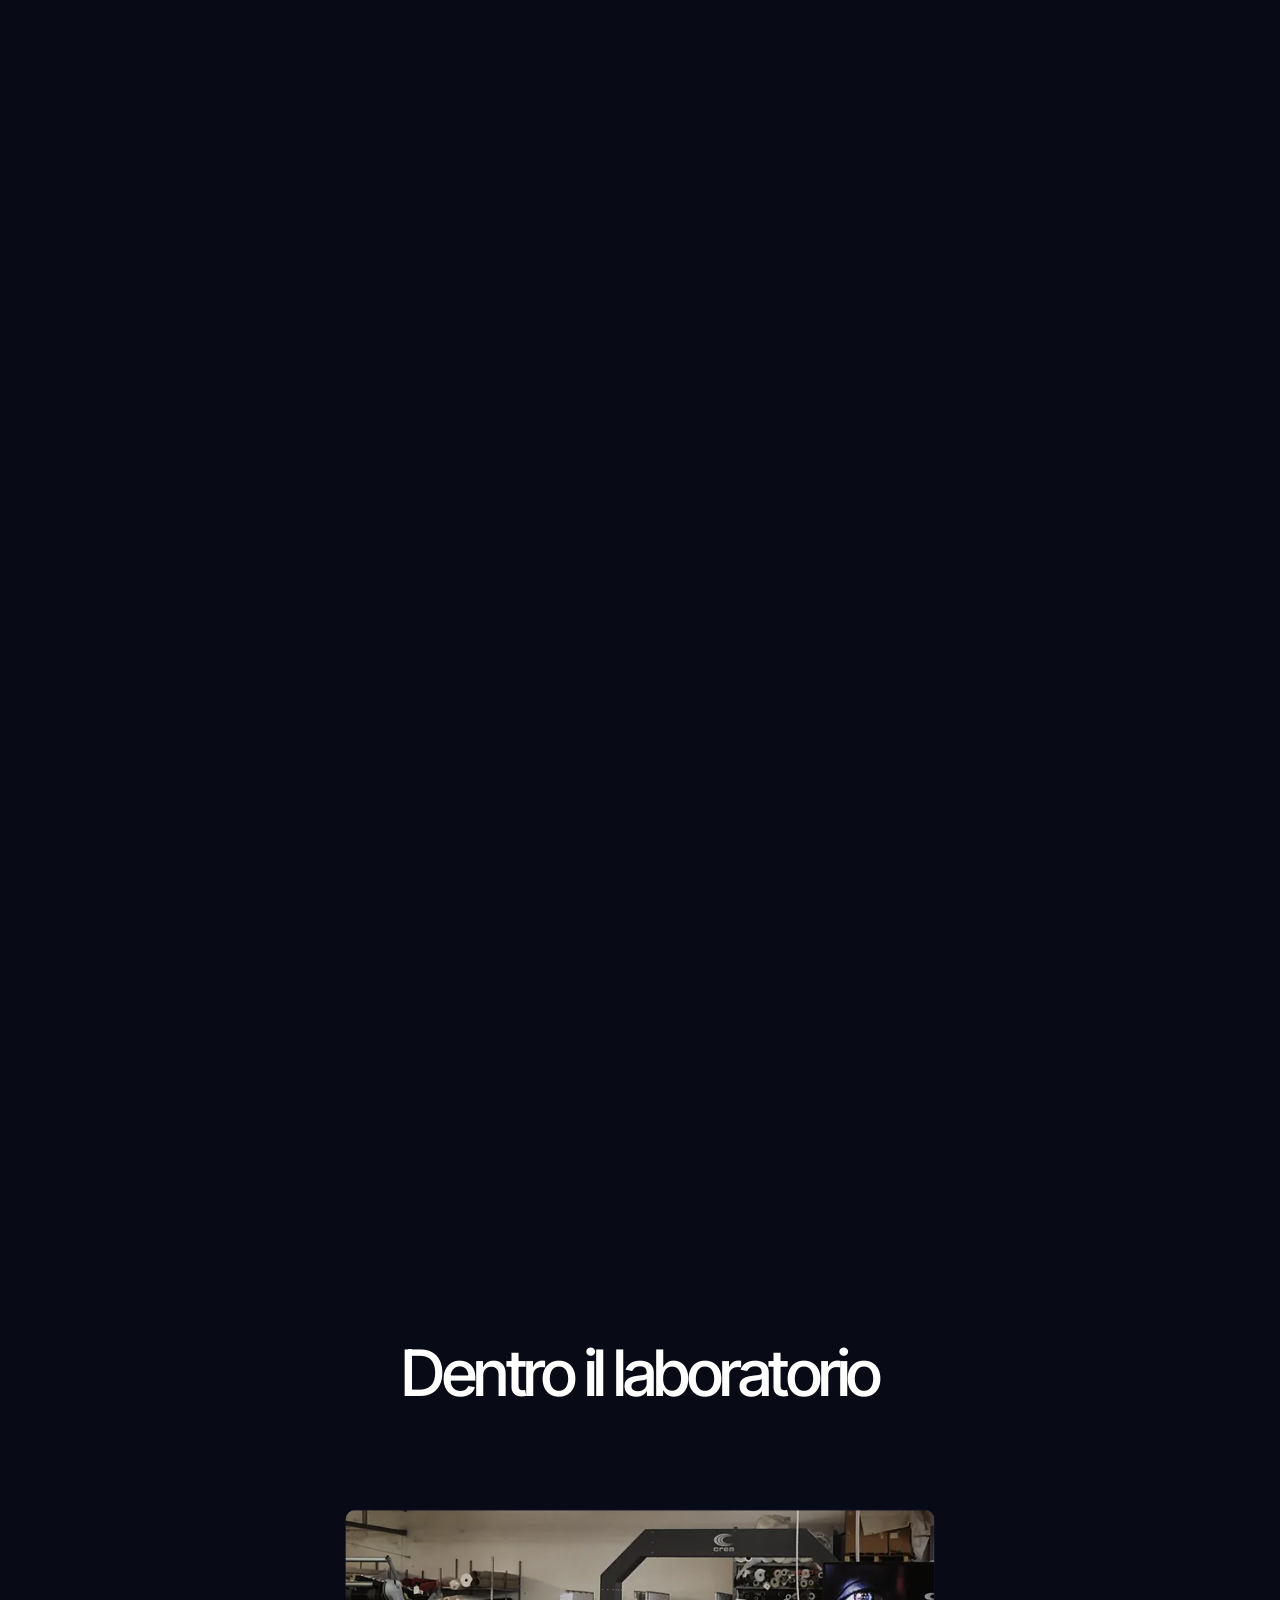
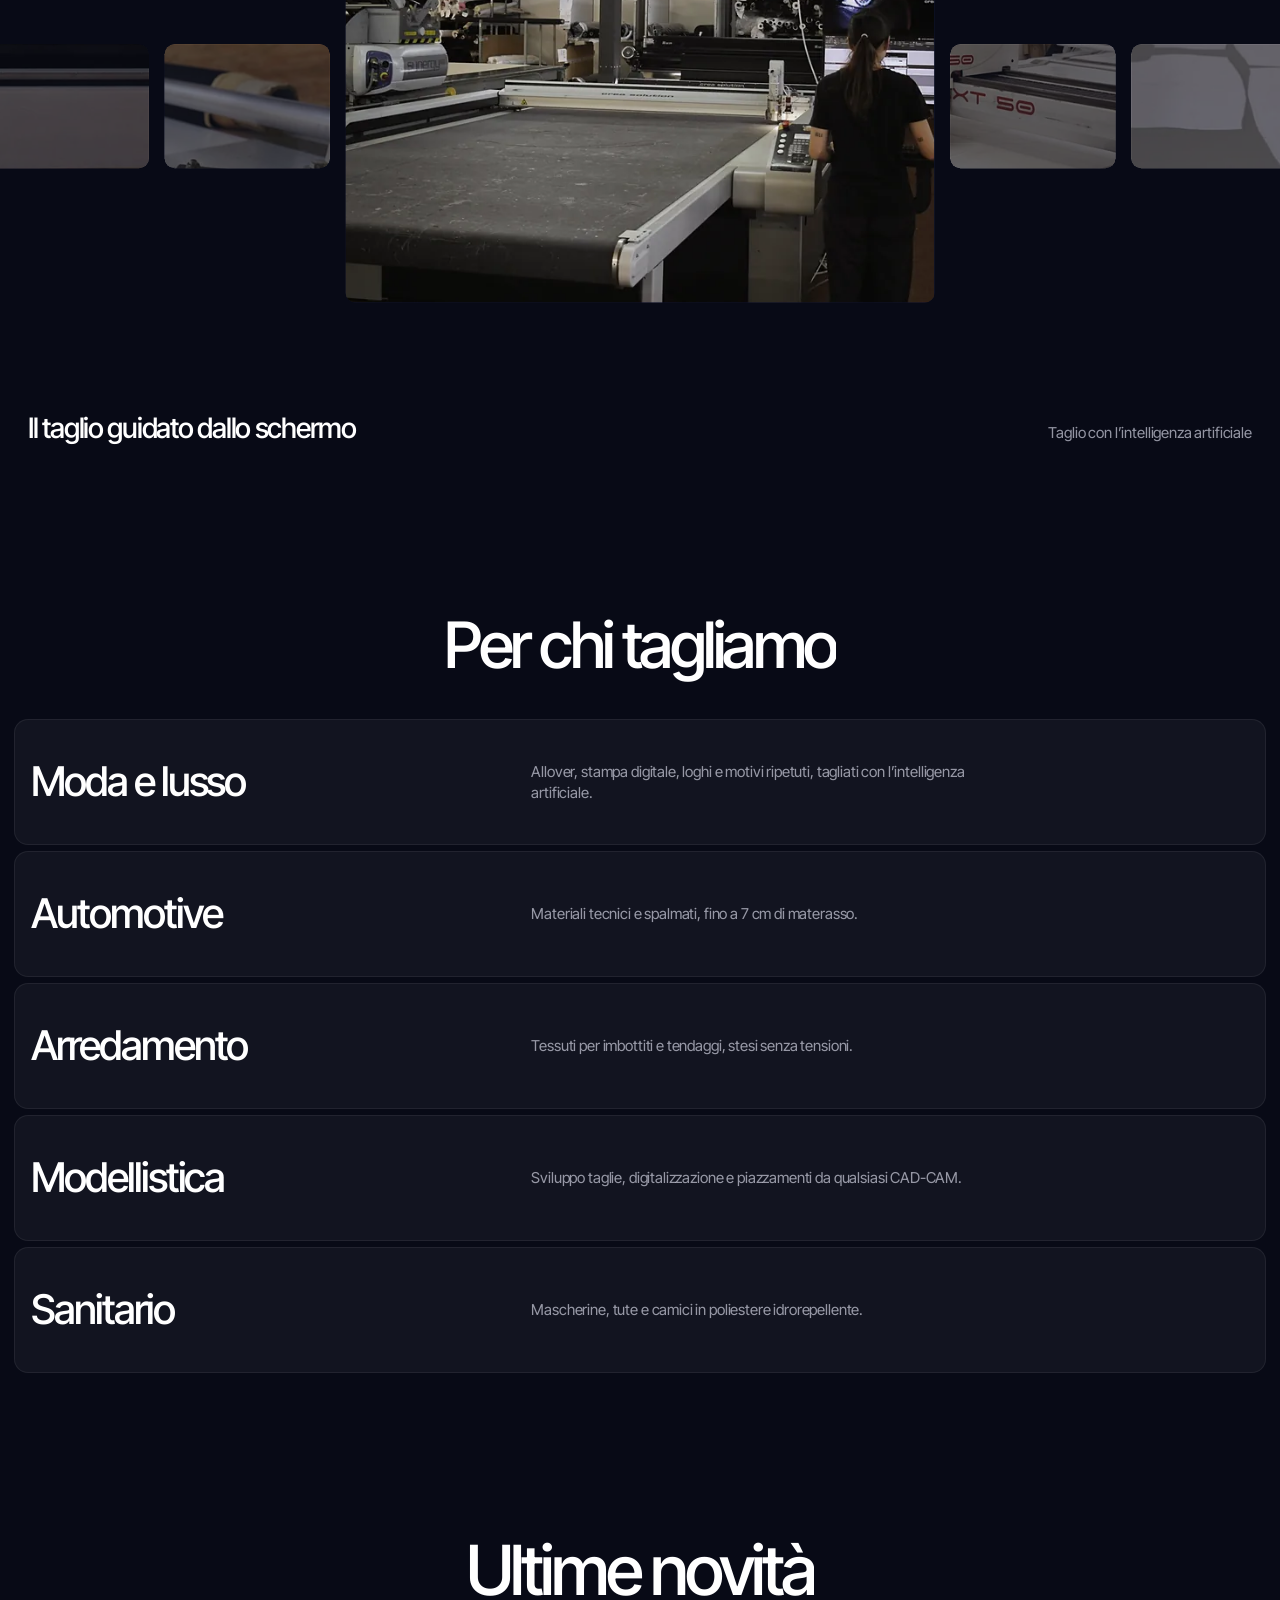
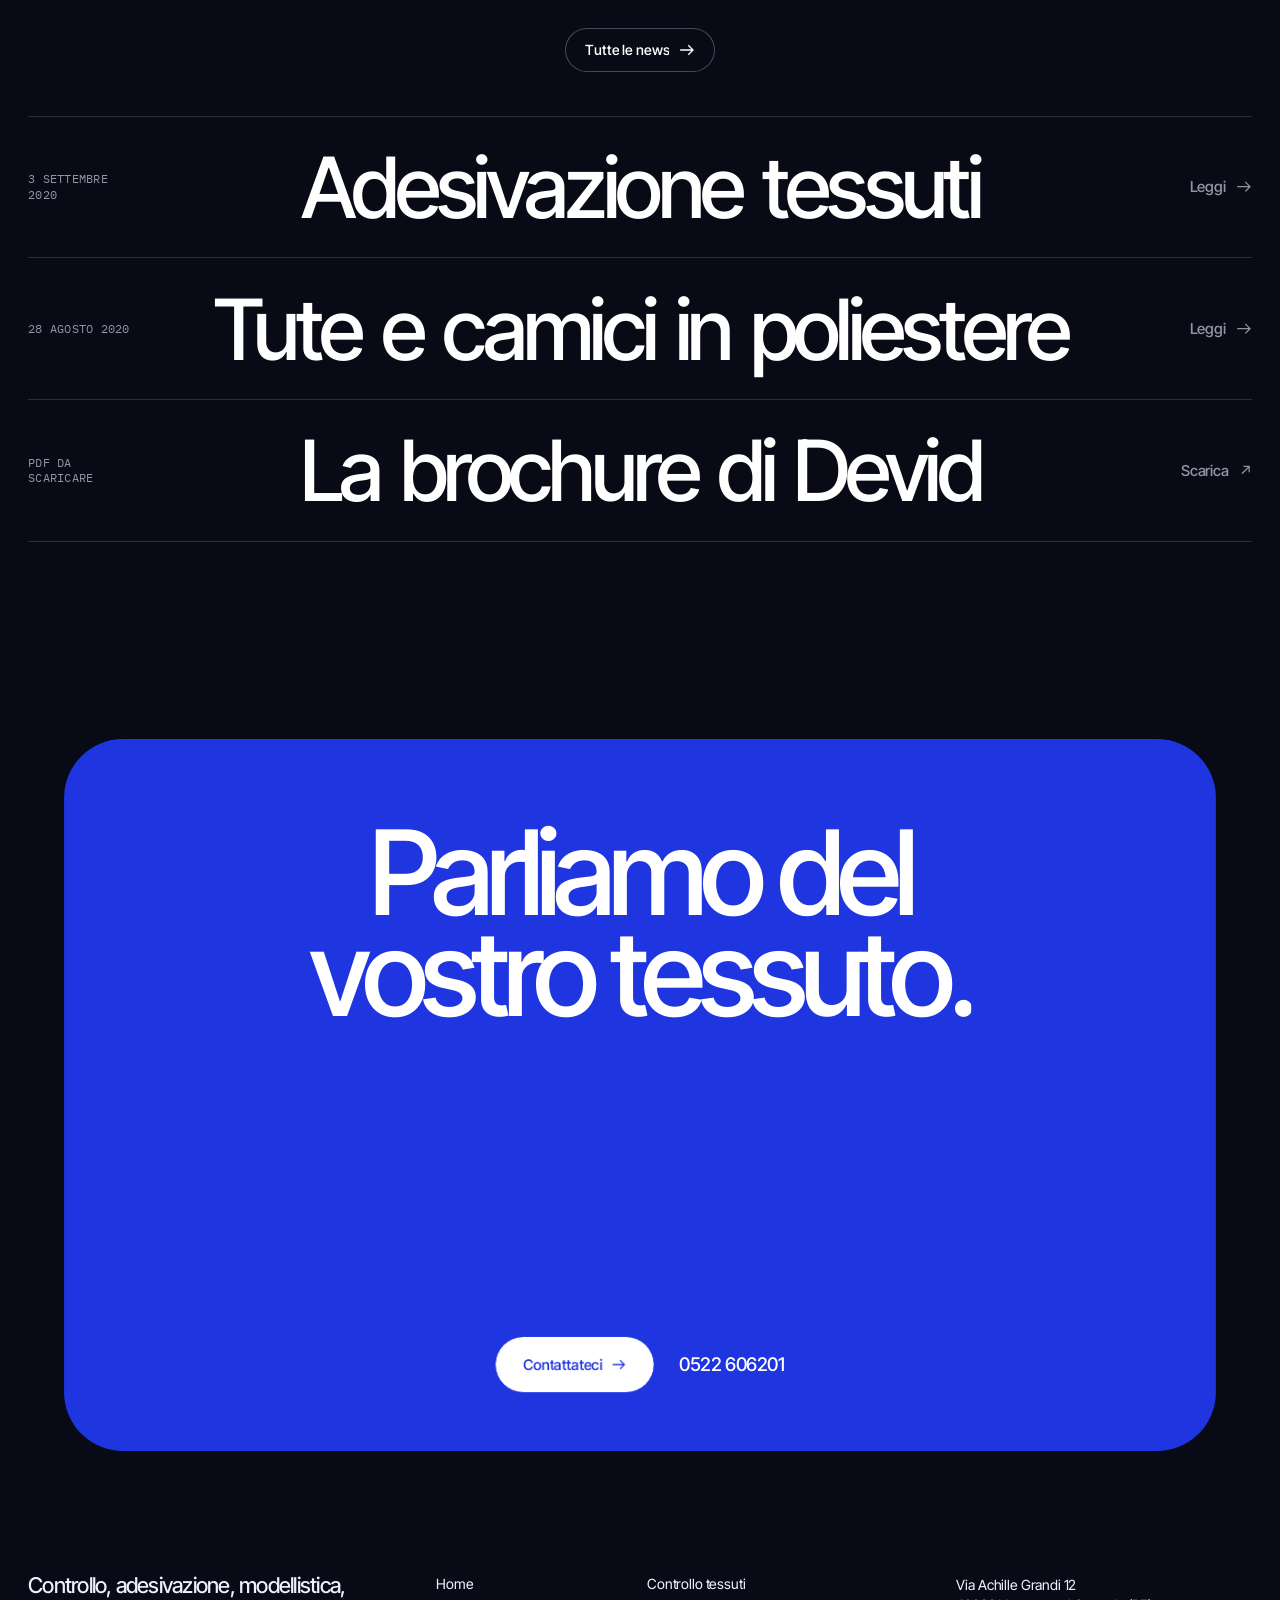
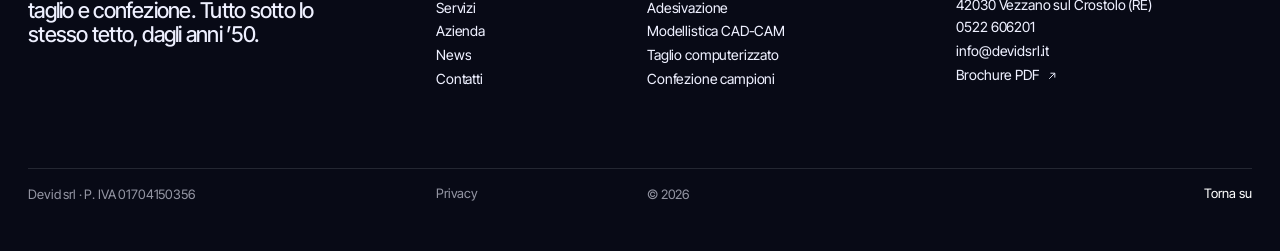
==== commit cb33a425: "Caricamento: tolto il numero in basso a sinistra Co-Authored-By: Claude Opus 5.5 <noreply@anthropic." ====
--- a/index.html
+++ b/index.html
@@ -31,7 +31,6 @@
       <span class="carica-scintille" data-carica-scintille></span>
     </div>
   </div>
-  <p class="carica-conta"><span data-conta-carica>0</span></p>
 </div>
 <a class="salta" href="#contenuto">Vai al contenuto</a>
 <div class="tenda" aria-hidden="true"><div class="tenda-pannello"><p class="tenda-titolo"></p></div></div>
--- a/assets/css/sito.css
+++ b/assets/css/sito.css
@@ -141,7 +141,6 @@
 .arrivo .carica, .visto-carica .carica { display: none !important; }
 .carica-barra { position: absolute; left: 50%; top: 50%; width: min(220px, 40vw); height: 3px; transform: translate(-50%, -50%); background: rgba(255, 255, 255, .14); border-radius: 3px; overflow: hidden; }
 .carica-barra i { position: absolute; inset: 0; background: #fff; transform-origin: 0 50%; transform: scaleX(0); border-radius: 3px; }
-.carica-conta { position: absolute; left: calc(var(--m) * 2); bottom: var(--m); font-size: clamp(90px, 16vw, 260px); font-weight: 480; letter-spacing: -.06em; line-height: .8; font-variant-numeric: tabular-nums; }
 .carica-logo { position: absolute; left: 50%; top: calc(50% - 64px); width: min(196px, 44vw); height: auto; transform: translate(-50%, -50%); }
 
 /* ---------- eroe col tessuto ---------- */
